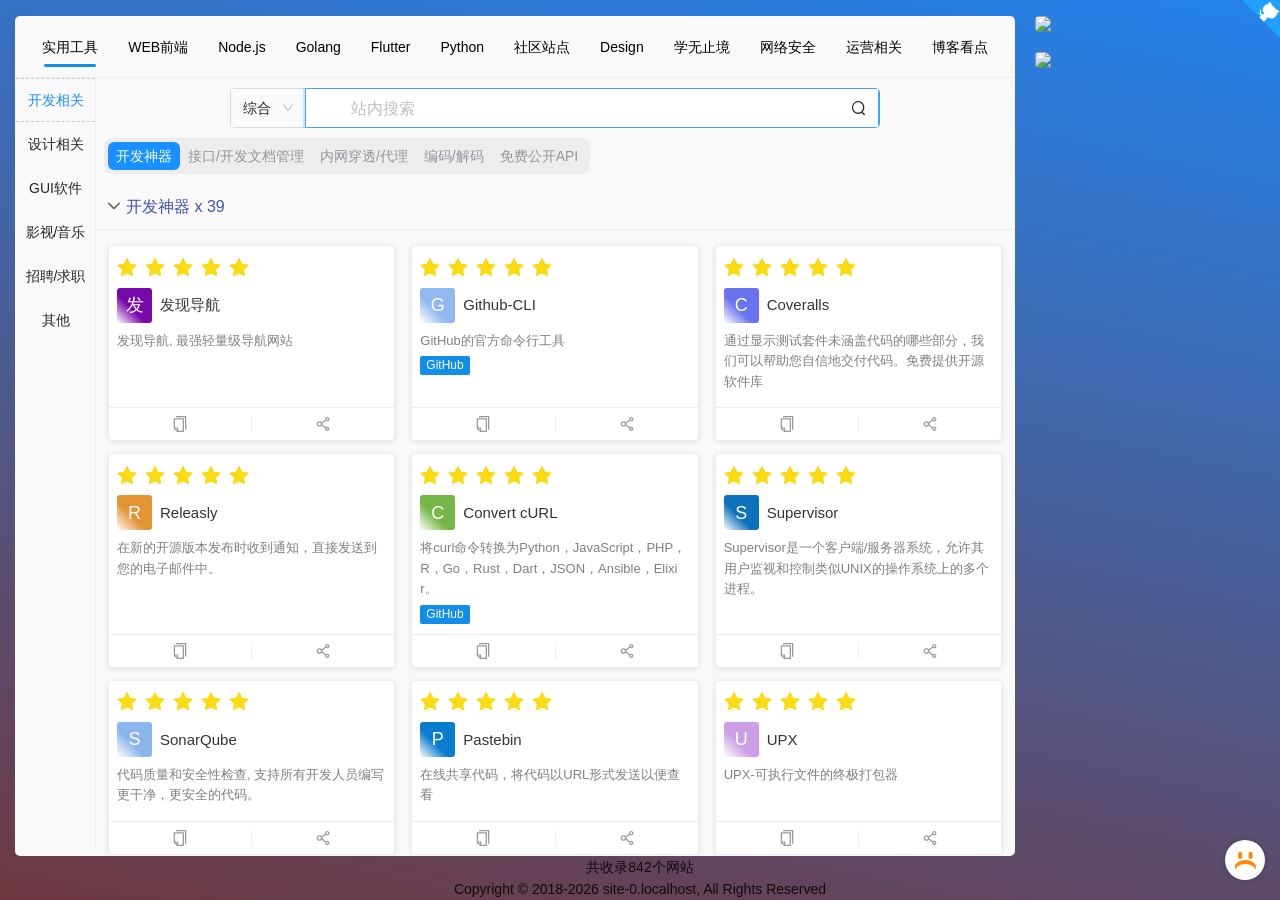
==== index.html @ 8428f2b5 "Deploying to gh-pages from @ Quanda666/nav@bac146433603039871649e9047c6e35a82d49604 🚀" ====
<!doctype html>
<!--
                                                                          
                                 .--,-``-.                              
                                /   /     '.                            
                               / ../        ;                           
      ,---,                    \ ``\  .`-    '                   ,---,  
  ,-+-. /  |               .---.\___\/   \   :               ,-+-. /  | 
 ,--.'|'   |  ,--.--.    /.  ./|     \   :   |      ,---.   ,--.'|'   | 
|   |  ,"' | /       \ .-' . ' |     /  /   /      /     \ |   |  ,"' | 
|   | /  | |.--.  .-. /___/ \: |     \  \   \     /    / ' |   | /  | | 
|   | |  | | \__\/: . .   \  ' . ___ /   :   |   .    ' /  |   | |  | | 
|   | |  |/  ," .--.; |\   \   '/   /\   /   :   '   ; :__ |   | |  |/  
|   | |--'  /  /  ,.  | \   \  / ,,/  ',-    .___'   | '.'||   | |--'   
|   |/     ;  :   .'   \ \   \ \ ''\        ;/  .\   :    :|   |/       
'---'      |  ,     .-./  '---" \   \     .' \  ; \   \  / '---'        
            `--`---'             `--`-,,-'    `--" `----'               
                      
                     2018/4/26   www.nav3.cn

        ,+++++++++++++++++++++++++++++++++++++++++++++++++.
        ( We want you! https://github.com/xjh22222228/nav )
        `-,+++++++++++++++++++++++++++++++++++++++++++++++'
-->
<html data-beasties-container>
  <head>
    <meta charset="utf-8">
    <base href="./">
    <meta name="author" content="https://github.com/xjh22222228">
    <meta http-equiv="X-UA-Compatible" content="IE=edge, chrome=1">
    <meta name="viewport" content="width=device-width, initial-scale=1, shrink-to-fit=no, minimum-scale=1.0, maximum-scale=1.0, user-scalable=no">
    <meta name="renderer" content="webkit">
    <!-- nav.config-start --><!-- https://github.com/xjh22222228/nav -->
  <title>发现导航 - 精选实用导航网站</title>
  <meta property="og:title" content="发现导航 - 精选实用导航网站">
  <meta property="og:description" content="发现导航是一个轻量级免费且强大的导航网站">
  <meta property="og:type" content="website">
  <meta name="description" content="发现导航是一个轻量级免费且强大的导航网站">
  <meta name="keywords" content="免费导航,开源导航" id="xjh_2">
  <meta property="og:image" content="https://gcore.jsdelivr.net/gh/xjh22222228/public@gh-pages/nav/logo.svg">
  <link rel="icon" href="https://gcore.jsdelivr.net/gh/xjh22222228/public@gh-pages/nav/logo.svg">
  <link rel="apple-touch-icon" href="https://gcore.jsdelivr.net/gh/xjh22222228/public@gh-pages/nav/logo.svg">
  <link rel="prefetch" href="//gcore.jsdelivr.net/npm/ng-zorro-antd@19.2.2/ng-zorro-antd.dark.min.css" as="style"><!-- nav.config-end -->
    <!-- nav.headerContent-start --><!-- nav.headerContent-end -->
    <!-- nav.const-start -->
    <!-- nav.const-end -->
    <!-- nav.pwa-start --><script>window.__PWA_ENABLE__=false;</script><!-- nav.pwa-end -->
    <link rel="manifest" href="manifest.webmanifest">
    <meta name="theme-color" content="#fff">
  <style>@layer properties;@layer theme,base,components,utilities;@layer theme{:root{--font-sans:ui-sans-serif, system-ui, sans-serif, "Apple Color Emoji", "Segoe UI Emoji", "Segoe UI Symbol", "Noto Color Emoji";--font-mono:ui-monospace, SFMono-Regular, Menlo, Monaco, Consolas, "Liberation Mono", "Courier New", monospace;--color-red-400:oklch(70.4% .191 22.216);--color-red-500:oklch(63.7% .237 25.331);--color-orange-400:oklch(75% .183 55.934);--color-green-600:oklch(62.7% .194 149.214);--color-gray-500:oklch(55.1% .027 264.364);--color-gray-600:oklch(44.6% .03 256.802);--color-neutral-400:oklch(70.8% 0 0);--color-black:#000;--color-white:#fff;--spacing:.25rem;--text-xs:.75rem;--text-xs--line-height:calc(1 / .75);--text-base:1rem;--text-base--line-height:1.5 ;--font-weight-bold:700;--ease-in-out:cubic-bezier(.4, 0, .2, 1);--default-transition-duration:.15s;--default-transition-timing-function:cubic-bezier(.4, 0, .2, 1);--default-font-family:var(--font-sans);--default-mono-font-family:var(--font-mono)}}@layer base{*,:after,:before{box-sizing:border-box;margin:0;padding:0;border:0 solid}html{line-height:1.5;-webkit-text-size-adjust:100%;tab-size:4;font-family:var(--default-font-family, ui-sans-serif, system-ui, sans-serif, "Apple Color Emoji", "Segoe UI Emoji", "Segoe UI Symbol", "Noto Color Emoji");font-feature-settings:var(--default-font-feature-settings, normal);font-variation-settings:var(--default-font-variation-settings, normal);-webkit-tap-highlight-color:transparent}}@layer utilities{}@-webkit-keyframes nprogress-spinner{0%{-webkit-transform:rotate(0deg)}to{-webkit-transform:rotate(360deg)}}html,body{width:100%;height:100%}*,*:before,*:after{box-sizing:border-box}html{font-family:sans-serif;line-height:1.15;-webkit-text-size-adjust:100%;-ms-text-size-adjust:100%;-ms-overflow-style:scrollbar;-webkit-tap-highlight-color:rgba(0,0,0,0)}@-ms-viewport{width:device-width}body{margin:0;color:#000000d9;font-size:14px;font-family:-apple-system,BlinkMacSystemFont,Segoe UI,Roboto,Helvetica Neue,Arial,Noto Sans,sans-serif,"Apple Color Emoji","Segoe UI Emoji",Segoe UI Symbol,"Noto Color Emoji";font-variant:tabular-nums;line-height:1.5715;background-color:#fff;font-feature-settings:"tnum"}p{margin-top:0;margin-bottom:1em}html{--antd-wave-shadow-color:#1890ff;--scroll-bar:0}:root{--componentHeight:155px}html{-ms-text-size-adjust:100%;-webkit-text-size-adjust:100%}body{min-height:100vh;-webkit-font-smoothing:antialiased;-moz-osx-font-smoothing:grayscale;-webkit-overflow-scrolling:touch;font-size:14px}section{display:block}@property --tw-rotate-x{syntax:"*";inherits:false;}@property --tw-rotate-y{syntax:"*";inherits:false;}@property --tw-rotate-z{syntax:"*";inherits:false;}@property --tw-skew-x{syntax:"*";inherits:false;}@property --tw-skew-y{syntax:"*";inherits:false;}@property --tw-border-style{syntax:"*";inherits:false;initial-value:solid;}@property --tw-font-weight{syntax:"*";inherits:false;}@property --tw-outline-style{syntax:"*";inherits:false;initial-value:solid;}@property --tw-blur{syntax:"*";inherits:false;}@property --tw-brightness{syntax:"*";inherits:false;}@property --tw-contrast{syntax:"*";inherits:false;}@property --tw-grayscale{syntax:"*";inherits:false;}@property --tw-hue-rotate{syntax:"*";inherits:false;}@property --tw-invert{syntax:"*";inherits:false;}@property --tw-opacity{syntax:"*";inherits:false;}@property --tw-saturate{syntax:"*";inherits:false;}@property --tw-sepia{syntax:"*";inherits:false;}@property --tw-drop-shadow{syntax:"*";inherits:false;}@property --tw-drop-shadow-color{syntax:"*";inherits:false;}@property --tw-drop-shadow-alpha{syntax:"<percentage>";inherits:false;initial-value:100%;}@property --tw-drop-shadow-size{syntax:"*";inherits:false;}@property --tw-ease{syntax:"*";inherits:false;}@layer properties{@supports ((-webkit-hyphens: none) and (not (margin-trim: inline))) or ((-moz-orient: inline) and (not (color:rgb(from red r g b)))){*,:before,:after{--tw-rotate-x:initial;--tw-rotate-y:initial;--tw-rotate-z:initial;--tw-skew-x:initial;--tw-skew-y:initial;--tw-border-style:solid;--tw-font-weight:initial;--tw-outline-style:solid;--tw-blur:initial;--tw-brightness:initial;--tw-contrast:initial;--tw-grayscale:initial;--tw-hue-rotate:initial;--tw-invert:initial;--tw-opacity:initial;--tw-saturate:initial;--tw-sepia:initial;--tw-drop-shadow:initial;--tw-drop-shadow-color:initial;--tw-drop-shadow-alpha:100%;--tw-drop-shadow-size:initial;--tw-ease:initial}}}</style><link rel="stylesheet" href="styles-3RFBYO2W.css" media="print" onload="this.media='all'"><noscript><link rel="stylesheet" href="styles-3RFBYO2W.css"></noscript></head>
  <script>
    window.__TITLE__ = document.title
  </script>
  <body id="x-j-h">
    <app-xiejiahe>
      <!-- nav.loading-start --><style>
.error {z-index: 99999;background:#fff;position: fixed;top: 0;left: 0;right: 0;bottom: 0;overflow: hidden;}.error #totalbase {position: absolute;height: 10px;width: 10px;top: 50%;left: 50%;background-color: blue;transform-style: preserve-3d;perspective: 5000px;transform-origin: 0 0;transform: rotateX(60deg) rotateZ(45deg) translate(-50%, -50%);}.error #animbase {transform-style: preserve-3d;position: absolute;height: 700px;width: 10px;top: 50%;left: 50%;animation: anima 8s infinite linear;transform-origin: 0 0%;}.error #base {position: absolute;height: 10px;width: 10px;top: 0;left: 50%;background-color: blue;transform-style: preserve-3d;transform-origin: 0 0;transform: translate(-50%, -50%) rotateZ(90deg);}.error #baseshadow {position: absolute;height: 10px;width: 25px;top: 50%;left: 50%;background-color: #D3D3D3;transform-style: preserve-3d;box-shadow: 0 0 140px 27px gray;transform-origin: 0 0;transform: rotateZ(90deg) translateZ(-150px);}@keyframes anima {0% {transform: rotateZ(0deg) translate(-50%, -50%);}100% {transform: rotateZ(360deg) translate(-50%, -50%);}}.error .helitop {transform-style: preserve-3d;position: absolute;height: 39px;width: 39px;left: 50%;top: 50%;background-color: white;border: 1px solid black;transform: translate(-50%, -50%) rotateX(0deg) translateZ(20px);}.error .helifront {transform-style: preserve-3d;position: absolute;height: 39px;width: 39px;left: 50%;top: 50%;background-color: white;border: 1px solid black;transform: translate(-50%, -50%) rotateX(90deg) translateZ(-20px);}.error .heliback {transform-style: preserve-3d;position: absolute;height: 39px;width: 39px;left: 50%;top: 50%;transform: translate(-50%, -50%) rotateX(90deg) translateZ(20px);}.error .front1 {transform-style: preserve-3d;position: absolute;height: 19px;width: 39px;left: 50%;top: 50%;background-color: #f0f0f0;border: 1px solid black;transform: translate(-50%, -50%) translateZ(18px);cursor: pointer;}.error .front2 {position: absolute;height: 19px;width: 39px;left: 50%;top: 50%;background-color: #f0f0f0;border: 1px solid black;transform: translate(-50%, -50%) rotateX(60deg) translateZ(18px);}.error .front3 {position: absolute;height: 19px;width: 39px;left: 50%;top: 50%;background-color: #f0f0f0;border: 1px solid black;transform: translate(-50%, -50%) rotateX(-60deg) translateZ(18px);}.error .front4 {border-top: 18px solid #f0f0f0;border-left: 11px solid transparent;border-right: 11px solid transparent;height: 0;width: 20px;left: 50%;top: 50%;transform: translate(-50%, -50%) rotateY(90deg) rotateZ(90deg) translateZ(0px) translateX(19px) translateY(50%);}.error .front5 {border-top: 18px solid #f0f0f0;border-left: 11px solid transparent;border-right: 11px solid transparent;height: 0;width: 20px;left: 50%;top: 50%;transform: translate(-50%, -50%) rotateY(90deg) rotateZ(90deg) translateZ(39px) translateX(1px) translateY(50%);}.error .helileft {position: absolute;height: 39px;width: 39px;left: 50%;top: 50%;background-color: white;border: 1px solid black;transform: translate(-50%, -50%) rotateY(90deg) translateZ(-20px);}.error .heliright {position: absolute;height: 39px;width: 39px;left: 50%;top: 50%;background-color: white;border: 1px solid black;transform: translate(-50%, -50%) rotateY(90deg) translateZ(20px);}.error .helibottom {position: absolute;height: 39px;width: 39px;left: 50%;top: 50%;background-color: white;border: 1px solid black;transform: translate(-50%, -50%) translateZ(-20px);}.error .wingbase {transform-style: preserve-3d;position: absolute;height: 10px;width: 10px;bottom: 00%;left: 50%;background: white;transform-origin: 0 0;transform: translate(-50%, -50%);animation: anim 0.5s infinite linear;}@keyframes anim {0% {transform: rotateZ(0deg) translate(-50%, -50%);}100% {transform: rotateZ(360deg) translate(-50%, -50%);}}.error .wing1 {z-index: 10;position: absolute;height: 4px;width: 100px;left: 50%;top: 50%;background-color: #000000;border: 1px solid black;transform: translate(-50%, -50%) translateX(50%) translateZ(25px) rotateX(10deg);}.error .wing2 {z-index: 10;position: absolute;height: 4px;width: 100px;left: 50%;top: 50%;background-color: black;border: 1px solid black;transform: translate(-50%, -50%) translateX(-50%) translateZ(25px) rotateX(-10deg);}.error .col1 {position: absolute;height: 25px;width: 4px;left: 50%;top: 50%;background-color: white;border: 1px solid black;transform: translate(-50%, -50%) rotateX(90deg) translateY(50%) translateZ(3px);}.error .col2 {position: absolute;height: 25px;width: 4px;left: 50%;top: 50%;background-color: white;border: 1px solid black;transform: translate(-50%, -50%) rotateX(90deg) translateY(50%) translateZ(-3px);}.error .col3 {position: absolute;height: 25px;width: 4px;left: 50%;top: 50%;background-color: white;border: 1px solid black;transform: translate(-50%, -50%) rotateX(90deg) rotateY(90deg) translateY(50%) translateZ(-3px);}.error .col4 {position: absolute;height: 25px;width: 4px;left: 50%;top: 50%;background-color: white;border: 1px solid black;transform: translate(-50%, -50%) rotateX(90deg) rotateY(90deg) translateY(50%) translateZ(3px);}.error .tailbase {transform-style: preserve-3d;position: absolute;height: 10px;width: 10px;top: 50%;left: 50%;transform: translate(-50%, -50%);}.error .tail1 {transform-style: preserve-3d;position: absolute;height: 8px;width: 8px;border: 1px solid black;background-color: white;top: 0;left: 50%;transform: translate(-50%, 100%) translateZ(-100px);}.error .tail21 {transform-style: preserve-3d;position: absolute;height: 100px;width: 8px;top: 50%;left: 50%;background: white;border: 1px solid black;transform: translate(-50%, -50%) rotateX(90deg) translateY(50%) translateZ(5px);}.error .tail22 {transform-style: preserve-3d;position: absolute;height: 100px;width: 8px;top: 50%;left: 50%;background: white;border: 1px solid black;transform: translate(-50%, -50%) rotateX(90deg) translateY(50%) translateZ(-5px);}.error .tail23 {transform-style: preserve-3d;position: absolute;height: 100px;width: 8px;top: 50%;left: 50%;background: white;border: 1px solid black;transform: translate(-50%, -50%) rotateZ(90deg) rotateX(90deg) translateY(50%) translateZ(5px);}.error .tail24 {transform-style: preserve-3d;position: absolute;height: 100px;width: 8px;top: 50%;left: 50%;background: white;border: 1px solid black;transform: translate(-50%, -50%) rotateZ(90deg) rotateX(90deg) translateY(50%) translateZ(-5px);}.error .tail25 {transform-style: preserve-3d;position: absolute;height: 14px;width: 14px;top: 50%;left: 50%;border-left: 10px solid transparent;border-right: 10px solid transparent;border-top: 10px solid black;border-bottom: 10px solid transparent;transform: translate(-50%, -11px) rotateY(90deg) rotateZ(45deg) translateZ(-5px);}.error .tail26 {transform-style: preserve-3d;position: absolute;height: 14px;width: 14px;top: 50%;left: 50%;border-left: 10px solid transparent;border-right: 10px solid transparent;border-top: 10px solid black;border-bottom: 10px solid transparent;transform: translate(-50%, -11px) rotateY(90deg) rotateZ(45deg) translateZ(5px);}.error .tailwingbase {transform-style: preserve-3d;position: absolute;height: 10px;width: 10px;left: 50%;top: 0%;animation: animb 0.3s infinite linear;transform: translate(-50%, 0) rotateX(180deg);}@keyframes animb {0% {transform: translate(-50%, 0) rotateX(180deg) rotateZ(0deg);}100% {transform: translate(-50%, 0) rotateX(180deg) rotateZ(-360deg);}}.error .tail221 {transform-style: preserve-3d;position: absolute;height: 3px;width: 3px;top: 50%;left: 50%;background: white;border: 1px solid black;transform: translate(-50%, -50%) rotateX(90deg) translateY(50%) translateZ(2px);}.error .tail222 {transform-style: preserve-3d;position: absolute;height: 3px;width: 3px;top: 50%;left: 50%;background: white;border: 1px solid black;transform: translate(-50%, -50%) rotateX(90deg) translateY(50%) translateZ(-2px);}.error .tail223 {transform-style: preserve-3d;position: absolute;height: 3px;width: 3px;top: 50%;left: 50%;background: white;border: 1px solid black;transform: translate(-50%, -50%) rotateZ(90deg) rotateX(90deg) translateY(50%) translateZ(2px);}.error .tail224 {transform-style: preserve-3d;position: absolute;height: 3px;width: 3px;top: 50%;left: 50%;background: white;border: 1px solid black;transform: translate(-50%, -50%) rotateZ(90deg) rotateX(90deg) translateY(50%) translateZ(-2px);}.error .tailwing1 {position: absolute;height: 2px;width: 15px;left: 50%;top: 50%;background-color: #000000;border: 1px solid black;transform: translate(-50%, -50%) translateX(50%) translateZ(5px) rotateX(30deg);}.error .tailwing2 {position: absolute;height: 2px;width: 15px;left: 50%;top: 50%;background-color: black;border: 1px solid black;transform: translate(-50%, -50%) translateX(-50%) translateZ(5px) rotateX(-30deg);}.error #towerbase {position: absolute;height: 40px;width: 40px;top: 50%;left: 50%;background-color: blue;box-shadow: 0 0 60px 5px black;transform-style: preserve-3d;transform-origin: 0 0;transform: translate(-50%, -50%) translateZ(-150px);}.error .tower1left {position: absolute;height: 40px;width: 200px;left: 50%;top: 50%;background-color: white;border: 1px solid black;transform: translate(-50%, -50%) rotateY(90deg) translateX(-50%) translateZ(20px);}.error .tower1right {position: absolute;height: 200px;width: 40px;left: 50%;top: 50%;background-color: white;border: 1px solid black;transform: translate(-50%, -50%) rotateX(90deg) translateY(50%) translateZ(-20px);}.error .tower1top {transform-style: preserve-3d;position: absolute;height: 80px;width: 80px;left: 50%;top: 50%;background-color: white;border: 1px solid black;transform: translate(-50%, -50%) translateZ(240px);}.error .tower2top {transform-style: preserve-3d;position: absolute;height: 80px;width: 80px;left: 50%;top: 50%;background-color: white;border: 1px solid black;transform: translate(-50%, -50%) translateZ(200px);}.error .tower2left {position: absolute;height: 78px;width: 22px;left: 50%;top: 50%;border-top: 1px solid white;border-bottom: 1px solid white;border-left: 10px solid white;border-right: 10px solid white;outline: 1px solid black;transform: translate(-10px, -50%) rotateY(90deg) translateX(-220px) translateZ(30px);}.error .tower1window {position: absolute;height: 22px;width: 75px;left: 50%;top: 50%;background-color: #d3d3d3;opacity: 0.8;transform: translate(-50%, -50%);}.error .tower2window {position: absolute;height: 75px;width: 22px;left: 50%;top: 50%;background-color: #d3d3d3;opacity: 0.8;transform: translate(-50%, -50%);}.error .tower2right {position: absolute;height: 22px;width: 78px;left: 50%;top: 50%;border-top: 10px solid white;border-bottom: 10px solid white;border-left: 1px solid white;border-right: 1px solid white;outline: 1px solid black;transform: translate(-50%, -11px) rotateX(90deg) translateY(220px) translateZ(-30px);}</style>
<section class="error"><div id="totalbase"><div id="animbase" v-pre><div id="base"><div id="baseshadow"></div><div class="helitop"><div class="wingbase"><div class="col1"></div><div class="col2"></div><div class="col3"></div><div class="col4"></div><div class="wing1"></div><div class="wing2"></div></div></div><div class="helifront"><div class="tailbase"><div class="tail1"><div class="tail21"></div><div class="tail22"></div><div class="tail23"></div><div class="tail24"><div class="tailwingbase"><div class="tail221"></div><div class="tail222"></div><div class="tail223"></div><div class="tail224"></div><div class="tailwing1"></div><div class="tailwing2"></div></div></div></div><div class="tail25"></div><div class="tail26"></div></div></div><div class="heliback"><div class="front1"></div><div class="front2"></div><div class="front3"></div><div class="front4"></div><div class="front5"></div></div><div class="helileft"></div><div class="heliright"></div><div class="helibottom"></div></div></div><div id="towerbase"><div class="tower1left"></div><div class="tower1right"></div><div class="tower2right"><div class="tower1window"></div></div><div class="tower1top"><div class="front1" @click="goHome"><div class="col1"></div><div class="col2"></div><div class="col3"></div><div class="col4"></div></div><div class="front2"></div><div class="front3"></div></div><div class="tower2top"></div><div class="tower2left"><div class="tower2window"></div></div></div></div></section><!-- nav.loading-end -->
    </app-xiejiahe>
    <!-- nav.seo-start -->
<div data-url="https://github.com/xjh22222228/nav" data-server-time="1749487934565" data-a="x.i.e-jiahe" data-date="2025-06-10 00:52:14" id="META-NAV" style="z-index:-1;position:fixed;top:-10000vh;left:-10000vh;">
<div>发现导航</div><p>发现导航, 最强轻量级导航网站</p><div>Github-CLI</div><p>GitHub的官方命令行工具</p><div>Coveralls</div><p>通过显示测试套件未涵盖代码的哪些部分，我们可以帮助您自信地交付代码。免费提供开源软件库</p><div>Releasly</div><p>在新的开源版本发布时收到通知，直接发送到您的电子邮件中。</p><div>Convert cURL</div><p>将curl命令转换为Python，JavaScript，PHP，R，Go，Rust，Dart，JSON，Ansible，Elixir。</p><div>Supervisor</div><p>Supervisor是一个客户端/服务器系统，允许其用户监视和控制类似UNIX的操作系统上的多个进程。</p><div>SonarQube</div><p>代码质量和安全性检查, 支持所有开发人员编写更干净，更安全的代码。</p><div>Pastebin</div><p>在线共享代码，将代码以URL形式发送以便查看</p><div>UPX</div><p>UPX-可执行文件的终极打包器</p><div>askgit</div><p>使用SQL查询git存储库。生成报告，执行状态检查，分析代码库。</p><div>Sentry</div><p>Web应用程序，移动应用程序和游戏的实时崩溃报告。</p><div>randomuser</div><p>随机用户生成器是用于生成占位符用户信息的免费API。 获取个人资料照片，姓名等。 对于人们来说，就像Lorem Ipsum。</p><div>github-readme-stats</div><p>在你的 README 中 获取动态生成的 GitHub 统计信息</p><div>Hits</div><p>了解有多少人正在查看您的GitHub项目的简单方法</p><div>GitHub 文件加速</div><p>GitHub 文件加速</p><div>Shields IO</div><p>svg生成版本号图标</p><div>FunDebug</div><p>支持前端JavaScript，后端Node.js以及微信小程序错误监控</p><div>Asciiworld</div><p>WA！原来那些年程序猿搞怪的注释都在这里</p><div>jsfiddle</div><p>强大的前端代码在线演示的网站</p><div>CODEIF</div><p>变量命名神器</p><div>ASCIIFlow Infinity</div><p>无限的ASCII图表，保存到谷歌驱动器，调整大小，自由绘制，并直接输出到文本/HTML。</p><div>gitzip</div><p>它可以将GITHUB存储库的子文件夹/子目录作为zip并下载</p><div>Server酱</div><p>「Server酱」，英文名「ServerChan」，是一款「程序员」和「服务器」之间的通信软件。</p><div>mkcert</div><p>一个简单的零配置工具，可以使用您喜欢的任何名称制作本地可信赖的SSL开发证书</p><div>carbon</div><p>创建和分享源代码的精美图像</p><div>setup-ipsec-vpn</div><p>用于构建您自己的IPsec VPN服务器的脚本，在Ubuntu，Debian和CentOS上使用IPsec / L2TP和Cisco IPsec</p><div>nginxconfig</div><p>nginx配置生成器</p><div>GraphQL Explorer</div><p>GraphQL资源管理器利用真实的、实时的生产数据</p><div>patorjk</div><p>将文本转换成ASCII</p><div>lens</div><p>Lens控制Kubernetes集群所需的唯一IDE。它是适用于MacOS，Windows和Linux操作系统的独立应用程序。它是开源的，免费的。</p><div>public-apis</div><p>一些可用在 Web 或软件开发的开放 API 接口</p><div>astexplorer</div><p>一个Web工具，用于探索由各种解析器生成的AST</p><div>uTools</div><p>uTools是一个极简、插件化、跨平台的现代桌面软件。通过自由选配丰富的插件，打造你得心应手的工具集合</p><div>ihateregex</div><p>正则表达式备忘录</p><div>Oh My ZSH</div><p>是一个开放源代码，社区驱动的框架，用于管理zsh配置。</p><div>Tampermonkey</div><p>一款免费的浏览器扩展和最为流行的用户脚本管理器</p><div>Greasy Fork</div><p>提供用户脚本的网站</p><div>免费代理</div><p>免费HTTP代理IP</p><div>Google Workspace</div><p>Google Workspace状态信息中心</p><div>eoLinker接口管理平台</div><p>国内最大的在线接口管理服务方案供应商</p><div>YApi</div><p>YApi 是一个可本地部署的、打通前后端及QA的、可视化的接口管理平台</p><div>RAP2</div><p>Web接口管理工具，开源免费，接口自动化，MOCK数据自动生成，自动化测试，企业级管理。阿里妈妈MUX团队出品</p><div>showdoc</div><p>一个非常适合IT团队的在线API文档、技术文档工具</p><div>docsify</div><p>一个神奇的文档站点生成器</p><div>apiDoc</div><p>RESTful Web API文档生成器</p><div>docusaurus</div><p>易于维护的开源文档网站</p><div>禅道</div><p>禅道是灵活的项目管理软件</p><div>Tapd</div><p>一站式敏捷研发协作云平台, 凝聚腾讯研发方法及敏捷实践精髓, 助力企业研发更高效、协作更敏捷</p><div>Hoppscotch</div><p>一个免费，快速，美观的API请求构建器，供10万多个开发人员使用。(原名叫 Postwoman)</p><div>Sunny-Ngrok</div><p>一条命令解决的外网访问内网问题，无需任何配置，下载客户端之后直接一条命令让外网访问您的内网不再是距离</p><div>frp</div><p>一个快速反向代理，可帮助您将NAT或防火墙后面的本地服务器暴露给Internet。</p><div>zan-proxy</div><p>本地代码调试线上页面，环境再也不是问题</p><div>ngrok</div><p>ngrok是一个反向代理，通过在公共的端点和本地运行的 Web 服务器之间建立一个安全的通道。ngrok可捕获和分析所有通道上的流量，便于后期分析和重放</p><div>查MD5</div><p>MD5在线解密|md5在线破解|批量破解md5网站</p><div>JSON Web Tokens</div><p>jwt 在线解码</p><div>base64</div><p>base64在线解码编码</p><div>ipify</div><p>一个简单的公共IP地址API</p><div>归属地查询</div><p>淘宝免费归属地查询</p><div>draw</div><p>免费的在线图表软件，用于制作流程图、流程图、组织图、UML、ER和网络图</p><div>ProcessOn</div><p>免费在线作图工具,UML作图,UI界面原型设计,iOS原型设计,BPMN,流程图,思维导图,多人协作绘图</p><div>蓝湖</div><p>蓝湖是一款设计图共享平台,帮助互联网团队管理设计图</p><div>Zeplin</div><p>为设计师和前端而生的协作应用</p><div>幕布</div><p>极简大纲笔记 | 一键生成思维导图</p><div>声享</div><p>在线制作 PPT，让分享更有价值</p><div>墨刀</div><p>原型设计工具，web原型设计工具，app原型设计工具</p><div>小智LOGO</div><p>LOGO在线制作神器 - 3分钟完成LOGO设计在线生成</p><div>创客贴</div><p>一款简单易用、功能强大的线上图形设计工具</p><div>在线制作图表</div><p>信息图表是一种易于使用的信息图表和图表制造商。创建和分享美丽的信息图表，在线报告和互动地图。在这里做你自己</p><div>CLIPPING MAGIC</div><p>删除图像背景在线。使背景透明，白色等编辑，裁剪，旋转，固定颜色，添加阴影，一款在线抠图工具</p><div>稿定抠图</div><p>稿定设计是一款专为淘宝店主、新媒体运营人员和修图爱好者打造的免费在线抠图工具。</p><div>UZER.ME</div><p>超级应用空间致力于全生命周期的文档管理,无需安装,即可在线编辑Office, CAD,PS等任意格式文档,支持远程协作,全文检索,版本管理,权限管理,安全外发等.提高工作效率,降低安全风险</p><div>launchaco</div><p>免费在线制作LOGO</p><div>鹿班</div><p>鹿班 - 让设计更美好(阿里出品)</p><div>图片裁剪</div><p>在线裁剪照片大小尺寸</p><div>Bitwarden</div><p>个人和企业在任何设备上存储，共享和保护敏感数据的最简单，最安全的方法</p><div>Typeora</div><p>Typora是一款跨平台的最小Markdown编辑器，可为Markdown读者和作家提供无缝的体验</p><div>iterm2</div><p>iTerm2是Terminal的替代品，是iTerm的后续产品</p><div>Sourcetree</div><p>美丽的Git GUI中的简单性和强大功能</p><div>charles</div><p>Charles是HTTP代理/ HTTP监视器/反向代理，使开发人员可以查看其计算机与Internet之间的所有HTTP和SSL / HTTPS通信。这包括请求，响应和HTTP标头（其中包含cookie和缓存信息）。</p><div>Tunnelblick</div><p>适用于macOS的免费开源OpenVPN VPN客户端服务器软件。</p><div>Keka</div><p>macOS文件存档器, 储存更多，私密分享</p><div>Kap</div><p>使用Web技术构建的开源屏幕录像机。</p><div>Vscode</div><p>VScode是一款轻量级的编辑器，自由。 建立在开源上。 无处不在。</p><div>zenmap</div><p>开源免费的网络发现工具，通过它能够找出网络上在线的主机，并测试主机上哪些端口处于监听状态，接着通过端口确定主机上运行的应用程序类型与版本信息，最后利用它还能侦测出操作系统的类型和版本</p><div>obsproject</div><p>免费和开源软件，用于视频录制和实时流。</p><div>hyper</div><p>基于WEB技术的终端</p><div>Listary</div><p>Listary是Windows的革命性搜索实用程序，它使休闲用户和高级用户都能快速找到文件并启动应用程序！</p><div>vmware</div><p>利用VMware提供的软件定义的云，移动性，网络和安全解决方案来建立您的数字基础。</p><div>parallels</div><p>Mac和Windows虚拟化|管理Mac|VDI和RDS解决方案</p><div>mumu Android模拟器</div><p>网易MuMu[手游模拟器][安卓模拟器]</p><div>DBeaver</div><p>适用于开发人员，数据库管理员，分析师和所有需要使用数据库的人员的免费的多平台数据库工具。支持所有流行的数据库：MySQL，PostgreSQL，SQLite，Oracle，DB2，SQL Server，Sybase，MS Access，Teradata，Firebird，Apache Hive，Phoenix，Presto等</p><div>RedisDesktopManager</div><p>Redis Desktop Manager（又名RDM）—是用于Windows，Linux，MacOS和iPadOS的快速Redis数据库管理应用程序。</p><div>Sequel Pro</div><p>Sequel Pro是一个快速，易于使用的Mac数据库管理应用程序，用于处理MySQL数据库。</p><div>Robo 3T</div><p>一个现代，强大且由社区驱动的MongoDB管理工具</p><div>DataGrip</div><p>jetbrains出品的数据库管理系统</p><div>tableplus</div><p>用于关系数据库的现代，本地且友好的GUI工具：MySQL，PostgreSQL，SQLite等</p><div>TeamViewer</div><p>TeamViewer远程连接控制软件是一款随时随地连接到远程桌面电脑、移动设备及Iot,让远程连接过程更加的快速和安全,轻松实现对文件、网络及程序的实时支持或访问。</p><div>向日葵</div><p>向日葵远程控制软件是一款免费的集远程控制电脑手机、远程桌面连接、远程开机、远程管理、支持内网穿透的一体化远程控制管理工具软件</p><div>v2ray</div><p>用于构建代理绕过网络限制的平台。</p><div>clash</div><p>Go中基于规则的隧道</p><div>哔哩哔哩</div><p>国内知名的视频弹幕网站，这里有最及时的动漫新番，最棒的ACG氛围，最有创意的Up主</p><div>爱奇艺</div><p>拥有海量、优质、高清的网络视频的大型视频网站，专业的网络视频播放平台</p><div>Youtube</div><p>全球最大的视频网站</p><div>斗鱼</div><p>斗鱼 - 每个人的直播平台</p><div>疯狂影视搜索</div><p>疯狂影视搜索是一款全能影视搜索引擎，帮你找到最新影视资源，一站拥有无尽影视资源</p><div>全民vip视频在线解析</div><p>免费全网VIP视频会员免广告看电影！优酷vip解析，爱奇艺vip解析，腾讯vip解析，乐视vip解析，芒果vip解析</p><div>蜜蜂剪辑</div><p>免费在线视频剪辑、视频制作、视频剪切、视频转gif等实用功能</p><div>kk高清影院</div><p>kk高清影院,1080p电影下载,高清电影迅雷下载,免费高清电影网</p><div>自由的音乐</div><p>自由的音乐是一个免费试听并下载全网音乐的网站</p><div>智联招聘</div><p>智联招聘，更懂你的价值</p><div>前程无忧</div><p>招聘网,人才网,求职,找工作</p><div>BOSS直聘</div><p>BOSS直聘是权威领先的招聘网，开启人才网招聘求职新时代，让求职者与Boss直接开聊、加快面试、即时反馈，找工作就来BOSS直聘和Boss开聊吧</p><div>ResumeSample</div><p>程序员简历模板系列, WEB/IOS/Android/C++/node等以及通用程序员简历模板</p><div>程序员找工作黑名单</div><p>有些事情，应该被记住</p><div>看准网</div><p>看准网★中国领先的职场信息平台,专注于公司评论,晒工资,工资待遇,面试,公司福利等.您可以在看准网上匿名分享您的职业信息</p><div>TinyPNG</div><p>智能PNG和JPEG压缩，以质量和文件大小的完美平衡来优化您的图像</p><div>Squoosh</div><p>在浏览器中用不同的编解码器压缩和比较图像(Google出品)</p><div>草料二维码</div><p>用专业的二维码产品帮助企业创造价值</p><div>Feed 验证器</div><p>验证RSS是否符合标准规范</p><div>淘捏捏</div><p>淘宝信誉查询 - 淘捏捏卖家工具箱 淘宝信誉查询_淘宝信用查询_淘宝小号查询_淘宝黑号查询</p><div>天眼查</div><p>人人都在用商业安全工具_企业信息查询_公司查询_工商查询_企业信用信息查询系统</p><div>语雀</div><p>优雅高效的在线文档编辑与协同工具，让每个企业轻松拥有文档中心 - 阿里巴巴</p><div>求是潮云U盘</div><p>临时文件上传, 快速和稳定</p><div>云转换</div><p>在线免费转换视频,音频,YouTube视频到文字,视频到文字,音频到文字,语音转换成文字</p><div>Picdiet</div><p>独特且强悍的JavaScript算法，能极速压缩80%的图片大小，而不损害其质量</p><div>easyicon</div><p>在线图标转换ico、icns</p><div>Smallpdf</div><p>压缩pdf、各种文件格式转换pdf</p><div>Cool Backgrounds</div><p>生成非常酷的彩色背景图像</p><div>Unsplash Source</div><p>随机生成图片链接</p><div>石墨文档</div><p>一款轻便、简洁的在线协作文档工具，PC端和移动端全覆盖，支持多人同时对文档编辑和评论...</p><div>Emoji searcher</div><p>Emoji表情大全</p><div>imgURL</div><p>ImgURL是一个简单、纯粹的图床程序，让个人图床多一个选择</p><div>拷贝兔</div><p>跨平台分享工具，纯Web，IOS，MAC，Linux，Android互传</p><div>表格工具</div><p>一个功能强大的在线表格编辑器，支持Excel、Markdown、JSON、CSV、HTML等格式的相互转换</p><div>360查字体</div><p>360查字体 - 查版权，免纠纷</p><div>sejda</div><p>在线HTML转换pdf</p><div>AI人工智能图片放大</div><p>Bigjpg - 使用开源waifu2x人工智能深度卷积神经网络（CNN）智能无损免费放大图片</p><div>VVV文档在线导出工具</div><p>免费下载百度文库文档</p><div>在线文件编码识别</div><p>在线文件编码识别</p><div>iptv</div><p>收集来自世界各地的5000多个公共IPTV频道</p><div>临时邮箱</div><p>10分钟邮箱，临时邮箱，临时邮，临时电子邮箱，24小时邮箱，一次性邮箱，匿名邮箱，安全邮箱</p><div>jQuery</div><p>jQuery是一个JavaScript函数库</p><div>webpack</div><p>webpack是一个模块打包器</p><div>Babel</div><p>用于编写下一代 JavaScript 的编译器</p><div>ESLint</div><p>可组装的JavaScript和JSX检查工具</p><div>stylelint</div><p>一个强大的现代样式风格的linter</p><div>Mocha</div><p>Mocha是JavaScript的一种单元测试框架，既可以在浏览器环境下运行，也可以在Node.js环境下运行</p><div>MUI</div><p>MUI: 最接近原生APP体验的高性能前端框架</p><div>rollup</div><p>Rollup 是一个 JavaScript 模块打包器，可以将小块代码编译成大块复杂的代码，例如 library 或应用程序</p><div>standard</div><p>JavaScript样式指南，带有linter和自动代码修复程序</p><div>Faker</div><p>在Node.js和浏览器中生成大量逼真的假数据</p><div>sweetalert</div><p>JavaScript Alert 的漂亮替代品</p><div>Sortable</div><p>一个JavaScript库，用于在现代浏览器和触摸设备上对拖放列表进行重新排序</p><div>formilyjs</div><p>Formily 是一个由阿里巴巴集团多 BU 共建的面向中后台复杂场景的表单解决方案，它也是一个表单框架</p><div>rough-notation</div><p>一个小的JavaScript库，用于在网页上创建手绘动画并为其添加动画效果</p><div>AntV</div><p>AntV 是蚂蚁金服全新一代数据可视化解决方案</p><div>Lodash</div><p>Lodash是一个一致性、模块化、高性能的 JavaScript 实用工具库</p><div>Swiper</div><p>轻量级的移动设备触控滑块的js框架，使用硬件加速过渡</p><div>fastclick</div><p>Polyfill 解决移动端具有300ms延迟的库</p><div>Layer</div><p>丰富多样的Web弹出层组件,可轻松实现Alert/Confirm/Prompt/普通提示/页面区块/iframe/tips等等几乎所有的弹出交互</p><div>moment.js</div><p>一个轻量级的JavaScript日期库，用于解析，验证，操作和格式化日期</p><div>js-cookie</div><p>一个简单，轻量级的JavaScript API，用于处理浏览器cookie</p><div>qs</div><p>具有嵌套支持的查询字符串解析器</p><div>Mock.js</div><p>生成随机数据，拦截 Ajax 请求</p><div>GITALK</div><p>凹凸实验室出品的一款基于 Github Issue 和 Preact 开发的评论插件</p><div>prism</div><p>轻巧，强大，优雅的代码语法高亮</p><div>nprogress</div><p>顶部加载进度条</p><div>iNotify</div><p>JS实现浏览器标题闪烁，滚动，语音提示，Chrome/Safari/FireFox/IE通知</p><div>html2canvas</div><p>最流行的JavaScript屏幕截图</p><div>dayjs</div><p>使用与Moment.js兼容的API来解析，验证，操作和显示现代浏览器的日期和时间</p><div>JsBarcode</div><p>易于使用但功能强大的条形码生成器，适用于Web和Node.js</p><div>clipboard.js</div><p>现代复制到剪贴板。没有Flash。只需3kb gzipped。</p><div>lib-flexible</div><p>可伸缩布局方案, 淘宝rem解决方案</p><div>js-xss</div><p>根据白名单过滤HTML(防止XSS攻击)</p><div>mescroll</div><p>精致的下拉刷新和上拉加载 js框架.支持vue,完美运行于移动端和主流PC浏览器</p><div>better-scroll</div><p>灵感来自iscroll，它具有更好的滚动性能</p><div>pinyinjs</div><p>一个实现汉字与拼音互转的小巧web工具库</p><div>ms</div><p>使用此包可以轻松地将各种时间格式转换为毫秒。</p><div>ramda</div><p>适用于JavaScript程序员的实用函数库</p><div>decimal.js</div><p>JavaScript的任意精度Decimal类型 (0.1+0.2=0.3)</p><div>copy-to-clipboard</div><p>简单的模块公开copy功能，它将尝试使用execCommand与特定于IE的clipboardData接口的回退，最后，通常prompt使用适当的文本内容和消息</p><div>path-to-regexp</div><p>将字符串路径转换成正则表达式</p><div>autosize</div><p>autosize是一个小的独立脚本，可以自动调整textarea域的高度以适合文本</p><div>shake.js</div><p>监听手机设备摇动</p><div>progressbar</div><p>可以轻松地为Web创建响应式和时尚的进度栏。动画即使在移动设备上也表现良好</p><div>easy-mock</div><p>Easy Mock 是一个可视化，并且能快速生成模拟数据的持久化服务</p><div>Clamp.js</div><p>JS版本的多行文本溢出省略</p><div>json-bigint</div><p>带有bigints支持的JSON.parse / stringify</p><div>exif-js</div><p>用于读取EXIF图像元数据的JavaScript库</p><div>lunr.js</div><p>Lunr.js是一个用于浏览器的小型全文本搜索库。它为JSON文档建立索引，并提供一个简单的搜索界面来检索与文本查询最匹配的文档</p><div>hotkeys</div><p>强大的Javascript库，用于捕获键盘输入和输入的按键组合。它没有依赖性。</p><div>dom-to-image</div><p>使用HTML5 canvas从DOM节点生成图像</p><div>single-spa</div><p>使微前端变得简单</p><div>qiankun</div><p>为微型前端提供快速，简单和完整的解决方案</p><div>nanoid</div><p>一个很小的，安全的，URL友好的，唯一的JavaScript字符串ID生成器。</p><div>Numeral-js</div><p>一个用于格式化和处理数字的javascript库</p><div>ua-parser-js</div><p>用于从userAgent字符串检测浏览器，引擎，操作系统，CPU和设备类型/模型。支持浏览器和node.js环境</p><div>hammer.js</div><p>一个用于多点触摸手势的javascript库</p><div>i18next</div><p>i18next是一个非常流行的国际化框架，适用于浏览器或任何其他JavaScript环境（例如，node.js）。</p><div>js-lingui</div><p>JavaScript的可读，自动化和优化（5 kb）国际化</p><div>wow.js</div><p>基于Animate.css,向下滚动页面时显示CSS动画,轻松自定义动画设置：样式，延迟，长度，偏移，迭代...</p><div>Waves</div><p>受Google材质设计启发的点击效果, 波纹效果</p><div>velocity</div><p>加速JavaScript动画</p><div>anime</div><p>轻量级的JavaScript动画库。它适用于任何CSS属性，单个CSS转换，SVG或任何DOM属性以及JavaScript对象</p><div>Hover-Buttons</div><p>hover动画CSS / SCSS按钮</p><div>JavaScript-MD5</div><p>JavaScript MD5实现。兼容服务器端环境，如node.js，RequireJS等模块加载器和所有Web浏览器</p><div>js-sha1</div><p>JavaScript的简单SHA1哈希函数支持UTF-8编码。</p><div>js-base64</div><p>JavaScript的Base64实现</p><div>jsSHA</div><p>SHA-1，SHA-224，SHA3-224，SHA-256，SHA3-256，SHA-384，SHA3-384，SHA-512，SHA3-512，SHAKE128 ，和SHAKE256以及HMAC</p><div>crypto-js</div><p>加密标准的JavaScript库</p><div>pdf.js</div><p>PDF.js是一个使用HTML5构建的可移植文档格式（PDF）查看器</p><div>webuploader</div><p>百度出品，采用大文件分片并发上传，极大的提高了文件上传效率。</p><div>pdfmake</div><p>纯JavaScript中的客户端/服务器端PDF打印, HTML转换Pdf</p><div>ViewerJS</div><p>JavaScript中的文档阅读器, pdf/ppt/opt/odt等文件渲染成HTML</p><div>filepond</div><p>灵活而有趣的JavaScript文件上传库</p><div>FileSaver.js</div><p>客户端保存文件的解决方案，非常适合在客户端上生成文件的Web应用程序</p><div>jsPDF</div><p>一个使用JavaScript生成PDF的库</p><div>PhotoSwipe</div><p>适用于移动和桌面的JavaScript图像库, 图片预览</p><div>viewerjs</div><p>javascript图片预览</p><div>howler.js</div><p>现代 Web 音频 javascript 库</p><div>DPlayer</div><p>哇，这么可爱的HTML5 danmaku视频播放器</p><div>APlayer</div><p>哇，这么可爱的HTML5音乐播放器</p><div>three.js</div><p>JavaScript 3D引擎</p><div>flowy</div><p>创建流程图的最小JavaScript库</p><div>incubator-echarts</div><p>浏览器的功能强大的交互式图表和可视化库</p><div>d3</div><p>借助SVG，Canvas和HTML使数据栩栩如生。</p><div>uikit</div><p>一款轻量级、模块化的前端框架可快速构建强大的web前端界面</p><div>JsBridge</div><p>android java和javascript桥接，灵感来自微信webview jsbridge</p><div>DSBridge-Android</div><p>一个现代的跨平台JavaScript桥接，通过它您可以在JavaScript和本机之间同步或异步地调用彼此的功能</p><div>joi</div><p>对象模式验证</p><div>validator.js</div><p>字符串验证插件、表单验证</p><div>async-validator</div><p>异步验证器</p><div>yup</div><p>无效的简单对象架构验证</p><div>localForage</div><p>离线存储，使用简单但功能强大的API包装IndexedDB，WebSQL或localStorage。</p><div>introjs</div><p>为您的网站和项目提供新功能介绍和逐步用户指南的更好方法</p><div>shepherd</div><p>引导您的用户浏览您的应用程序</p><div>bootstrap-tour</div><p>使用Twitter Bootstrap Popovers快速方便地进行产品浏览</p><div>React</div><p>用于构建用户界面的 JavaScript 库</p><div>React Router</div><p>React 路由管理</p><div>Redux</div><p>React 状态管理</p><div>create-react-app</div><p>React官方脚手架</p><div>React Redux</div><p>Redux的官方React绑定(通常配合redux使用)</p><div>redux-actions</div><p>Redux的Flux标准action实用程序(用于生成action)</p><div>redux-thunk</div><p>Redux的Thunk中间件, 用于处理异步逻辑</p><div>redux-saga</div><p>一个旨在使应用程序副作用（即异步事物，如数据获取和不纯的东西，如访问浏览器缓存）更容易管理，执行更高效，易于测试，以及更好地处理故障的库</p><div>React Native</div><p>使用React构建原生APP程序的框架</p><div>React Navigation</div><p>为您的本地应用程序提供路由和导航</p><div>expo</div><p>用于制作跨平台移动应用程序的Expo平台</p><div>ant-design-mobile-rn</div><p>一个基于 React Native 的 UI 组件库</p><div>Ant Design</div><p>Ant Design - A UI Design Language</p><div>MATERIAL-UI</div><p>React 组件用于更快速、更简便的 web 开发。你也可以建立你自己的设计系统，或者从 Material Design 开始</p><div>element</div><p>elementUI组件库</p><div>react-bootstrap</div><p>基于Bootstrap 3构建的组件库</p><div>evergreen</div><p>Evergreen是一个React UI框架，用于在Web上构建雄心勃勃的产品。由Segment带给您。</p><div>@alifd/next</div><p>@alifd/next 是 Alibaba Fusion Design 的官方 React 实现, 赋能企业中后台产品开发</p><div>zent</div><p>Zent 是有赞 PC 端 WebUI 规范的 React 实现，提供了一整套基础的 UI 组件以及一些常用的业务组件</p><div>React95</div><p>装修一新的现代的应用程序做出React Windows95的UI组件。</p><div>rsuite</div><p>React Suite 是一套 React 组件库，为后台产品而生。同时也是一个具有贴心设计以及对开发者友好的 UI 框架</p><div>chakra-ui</div><p>适用于您的React应用程序的简单，模块化和可访问的UI组件</p><div>Ant Design Mobile</div><p>一个基于 Preact / React / React Native 的 UI 组件库</p><div>React Helmet</div><p>这个可重用的反应组件将管理对文档头的所有更改</p><div>react-image-crop</div><p>用于React的响应式图像裁剪工具</p><div>React Helmet</div><p>这个可重用的反应组件将管理对文档头的所有更改</p><div>react-transition-group</div><p>当React组件进入或离开DOM时执行动画的简单方法</p><div>React Loadable</div><p>用于加载具有promise的组件的更高阶组件 - 路由懒加载</p><div>react-swipe</div><p>基于swipe.js封装的react组件/走马灯</p><div>Ant Motion</div><p>使用 Ant Motion 能够快速在 React 框架中使用动画,我们提供了单项，组合动画，以及整套解决方案</p><div>video-react</div><p>网络视频播放器使用React库从头开始构建HTML5世界</p><div>react-keeper</div><p>一个react路由库，更适合移动端使用，拥有缓存等功能</p><div>Fusion Design</div><p>基于React构建的Web可配置组件库</p><div>recharts</div><p>基于 React和D3 的组合式图表库</p><div>react-json-view</div><p>JSON查看器</p><div>BizCharts</div><p>基于G2和React的强大数据可视化库</p><div>react-draggable</div><p>一个简单的组件，用于使元素可拖动</p><div>react-slick</div><p>react走马灯组件</p><div>react-color</div><p>react 拾色器</p><div>react-intl</div><p>国际化React应用程序。这个库提供了React组件和一个API，用于格式化日期，数字和字符串，包括复数形式和处理翻译</p><div>react-data-grid</div><p>使用React构建的类似于Excel的网格组件，具有编辑器，键盘导航，复制和粘贴等功能</p><div>react-virtualized</div><p>React组件可有效呈现大型列表和表格数据</p><div>react-live</div><p>一个用于实时编辑React组件的灵活组件库</p><div>formik</div><p>在React中轻松创建表单</p><div>react-move</div><p>一个React组件，它创建可移动，可拖动，可调整大小，可缩放，可旋转，可扭曲，可收缩，可分组，可捕捉。</p><div>react-dnd</div><p>React DnD是一组React实用程序，可帮助您构建复杂的拖放接口，同时保持组件分离</p><div>react-beautiful-dnd</div><p>漂亮的和可访问的拖放列表</p><div>react-rnd</div><p>一个可调整大小且可拖动的React组件。</p><div>ANT DESIGN PRO</div><p>开箱即用的中台前端/设计解决方案</p><div>enzyme</div><p>适用于React的JavaScript测试实用程序</p><div>Jest</div><p>Jest是一个令人愉快的JavaScript测试框架，专注于简单性。</p><div>umijs</div><p>插件化的企业级前端应用框架。</p><div>DvaJS</div><p>基于React和Redux的轻量级和elm风格框架</p><div>umijs/hooks</div><p>你可以将 umi hooks 使用在任何地方，和任意组件库搭配使用。虽然我们的代码示例都是基于 ant design 的，但是并不代表我们的 Hooks 只能和 ant design 配合使用</p><div>umi-plugin-cache-route</div><p>路由缓存，类似vue keep-alive</p><div>React.js 小书</div><p>这是一本关于 React.js 的小书</p><div>TypeScript-React-Starter</div><p>TypeScript和React的入门模板，带有详细的README，描述了如何将两者结合使用。</p><div>react-redux-typescript-guide</div><p>TypeScript中的React和 Redux - 使用说明</p><div>Mobx</div><p>简单、可扩展的状态管理</p><div>next.js</div><p>服务端渲染框架、SEO解决方案</p><div>nwb</div><p>适用于Web的React，Preact，Inferno和Vanilla JS应用，React库和其他npm模块的工具包，无需配置</p><div>ahooks</div><p>为 React Hooks 而生</p><div>react-app-rewired</div><p>覆盖create-react-app webpack配置而不弹出</p><div>Vue.js</div><p>渐进式JavaScript 框架</p><div>Vue Router</div><p>Vue Router 是 Vue.js 官方的路由管理器</p><div>Vuex</div><p>Vuex 是一个专为 Vue.js 应用程序开发的状态管理模式。</p><div>vue-devtools</div><p>vue.js调试工具</p><div>vue-cli</div><p>Vue.js开发的标准脚手架工具</p><div>vuepress</div><p>Vue 驱动的静态网站生成器</p><div>Vue SSR</div><p>Vue服务端渲染、SEO解决方案</p><div>vue-class-component</div><p>用于类式Vue组件的ECMAScript / TypeScript装饰器。</p><div>eslint-plugin-vue</div><p>Vue.js的官方ESLint插件</p><div>vite</div><p>Vite是一个经过验证的Web开发人员构建工具，可在开发过程中通过本机ES模块导入为您的代码提供服务，并将其与Rollup捆绑在一起进行生产</p><div>Vue 组合式 API</div><p>Vue 组合式 API在线文档阅读</p><div>iView</div><p>一套基于 Vue.js 的高质量UI 组件库</p><div>Element</div><p>一套为开发者、设计师和产品经理准备的基于 Vue 2.0 的桌面端组件库</p><div>Element Plus</div><p>支持Vue3.0的Element</p><div>Muse-UI</div><p>基于 Vue 2.0 优雅的 Material Design UI 组件库</p><div>Ant Design Vue</div><p>这里是 Ant Design 的 Vue 实现，开发和服务于企业级后台产品</p><div>vuetify</div><p>让Vue和Material Design的强大力量在开发上助您一臂之力</p><div>bootstrap-vue</div><p>BootstrapVue为Vue.js提供了最全面的Bootstrap 4组件和网格系统实现之一，并提供了广泛的自动WAI-ARIA可访问性标记</p><div>vue-material</div><p>Vue material简单，轻巧，完全符合Google Material Design规范</p><div>buefy</div><p>Buefy是一个基于Bulma框架和设计的Vue.js响应式UI组件的轻量级库。</p><div>vant</div><p>轻量、可靠的移动端 Vue 组件库</p><div>vux</div><p>一个凑合的 Vue.js 移动端 UI 组件库</p><div>cube-ui</div><p>基于 Vue.js 实现的精致移动端组件库</p><div>Mand Mobile</div><p>面向金融场景的Vue移动端UI组件库，丰富、灵活、实用，快速搭建优质的金融类产品，让复杂的金融场景变简单</p><div>Mint UI</div><p>基于 Vue.js 的移动端组件库</p><div>NutUI</div><p>一套京东风格的轻量级移动端Vue组件库</p><div>vue-awesome-swiper</div><p>基于swiper封装的轮播图组件</p><div>vue-meta</div><p>管理Vue 2.0组件中的页面元信息。支持SSR + Streaming</p><div>vue-scroller</div><p>Vue Scroller是Vonic UI 的基础组件。为了平滑滚动，拉动刷新和无限加载。</p><div>vue-infinite-loading</div><p>Vue.js的无限滚动插件(支持向上和向下)</p><div>iview-admin</div><p>基于iView的Vue 2.0管理系统模板</p><div>nuxt</div><p>Vue.js 通用应用框架</p><div>创建nuxt的脚手架工具</div><p>create-nuxt-app</p><div>Angular</div><p>一个框架，移动 & 桌面</p><div>angular-cli</div><p>用于Angular CLI脚手架工具</p><div>augury</div><p>Angular调试和可视化工具</p><div>NG-ZORRO</div><p>基于Ant Design的Angular企业级UI组件</p><div>ng-bootstrap</div><p>基于Bootstrap 4的Angular组件</p><div>element-angular</div><p>Element Angular组件库</p><div>primeng</div><p>PrimeNG是Angular的丰富UI组件的集合</p><div>material</div><p>Material Design是一个统一的视觉，动作和交互设计系统的规范，适用于不同的设备。</p><div>material</div><p>Material Design是一个统一的视觉，动作和交互设计系统的规范，适用于不同的设备。</p><div>小程序开发</div><p>微信小程序</p><div>小游戏开发</div><p>微信小游戏</p><div>mpvue</div><p>Vue.js 开发小程序的前端框架。框架基于 Vue.js 核心</p><div>wepy</div><p>官方小程序组件化开发框架</p><div>mpx</div><p>Mpx是一款致力于提高小程序开发体验的增强型小程序框架(滴滴出品，基于vue)</p><div>uni-app</div><p>uni-app 是使用 Vue 语法开发小程序、H5、App的统一框架</p><div>omix</div><p>腾讯原生小程序框架 OMIX 2.0</p><div>vant-weapp</div><p>轻量、可靠的小程序 UI 组件库</p><div>weui-wxss</div><p>这是一套基于样式库weui-wxss开发的小程序扩展组件库，同微信原生视觉体验一致的UI组件库</p><div>wxParse</div><p>wxParse-微信小程序富文本解析自定义组件，支持HTML及markdown解析</p><div>mpvue-wxParse</div><p>适用于 Mpvue 的微信小程序富文本解析自定义组件</p><div>echarts-for-weixin</div><p>ECharts 的微信小程序版本</p><div>腾讯位置服务</div><p>微信小程序原生LBS能力的最佳拍档</p><div>ColorUI</div><p>鲜亮的高饱和色彩，专注视觉的小程序组件库</p><div>weapp-input-frame</div><p>验证码、支付密码输入框组件</p><div>JS接口签名校验工具</div><p>微信 JS 接口签名校验工具</p><div>接口调试工具</div><p>微信公众平台接口调试工具</p><div>computed</div><p>小程序自定义组件 computed / watch 扩展</p><div>awesome-github-wechat-weapp</div><p>微信小程序开源项目库汇总</p><div>awesome-wechat-weapp</div><p>微信小程序开发资源汇总</p><div>微信开放社区</div><p>小程序开发者专区，微信公众平台,微信开放社区,开发者专区</p><div>wechat-format</div><p>微信公众号排版编辑器，转换 Markdown 到微信特制的 HTML</p><div>微信开放平台</div><p>微信开放平台</p><div>CSS3 UI Lib</div><p>CSS动画集成、在线调试阴影</p><div>CSS Sprites Generator</div><p>CSS雪碧图生成</p><div>CSS渐变调试器</div><p>前端开发调试CSS渐变必备神器</p><div>Animista</div><p>在线生成CSS动画</p><div>CSS Gradient</div><p>CSS渐变调试并生成CSS代码</p><div>Grabient</div><p>CSS渐变调试并生成CSS代码，还可以角度变换</p><div>px与em单位转换</div><p>px与em单位转换</p><div>CSS三角形產生器</div><p>CSS三角形產生器 - 使用純CSS繪畫三角形</p><div>SassMeister</div><p>将sass语法转换成CSS语法</p><div>transfonter</div><p>字体图标转换Base64</p><div>Loading集合</div><p>上千种Loading认你选</p><div>CSS Reference</div><p>css参考是一个免费的视觉指导css。它以最受欢迎的特性为特色，并用插图和动画示例对其进行说明</p><div>在线CSS阴影调试</div><p>CSS3 Box Shadow(阴影)效果在线调试工具</p><div>正则表达式验证器</div><p>验证JavaScript正则表达式</p><div>JSON在线解析及格式化验证</div><p>json在线解析,json格式化,json格式验证,json转xml,xml转json</p><div>prettier</div><p>Prettier是一个固定的代码格式化程序。它通过解析代码并使用自己的规则重新打印它来强制执行一致的样式，这些规则考虑了最大行长度，并在必要时包装代码</p><div>正则表达式在线测试</div><p>正则表达式在线测试</p><div>spy-debugger</div><p>微信调试，各种WebView样式调试、手机浏览器的页面真机调试。便捷的远程调试手机页面、抓包工具，支持：HTTP/HTTPS，无需USB连接设备</p><div>VConsole</div><p>一个轻量、可拓展、针对手机网页的前端开发者调试面板</p><div>Staticfile CDN</div><p>免费CDN服务，包括 JavaScript、CSS、图片和 swf 等静态文件</p><div>jsDelivr</div><p>jsDelivr – 开源 CDN</p><div>BootCDN</div><p>稳定、快速、免费的前端开源项目 CDN 加速服务</p><div>cdnjs</div><p>面向Web开发人员的免费和开源公共Web CDN！</p><div>FunDebug</div><p>支持前端JavaScript，后端Node.js以及微信小程序错误监控</p><div>前端兼容性查询</div><p>前端查询API各个厂商兼容性情况</p><div>Browserhacks</div><p>Browserhacks是来自各个互联网的浏览器特定CSS和JavaScript hacks的广泛列表。</p><div>Character Entity Reference Chart</div><p>字符实体参考图，&gt;</p><div>awesome-web-editor</div><p>开源web编辑器汇总列表</p><div>jsfiddle</div><p>强大的前端代码在线演示的网站</p><div>jsperf</div><p>jsPerf旨在提供一种简单的方法来创建和共享测试用例，通过运行基准测试来比较不同JavaScript代码段的性能</p><div>codesandbox</div><p>codesandbox是为Web应用程序定制的在线编辑器。</p><div>HTML Reference</div><p>所有HTML元素和属性的免费指南参考</p><div>jsbin</div><p>一个轻量级的html/css/js在线编辑器Debug调试器</p><div>jsfuck</div><p>JSFuck是基于JavaScript原子部分的深奥和教育性编程风格。它仅使用六个不同的字符来编写和执行代码。</p><div>Bootstrap</div><p>Bootstrap 是一个用于快速开发 Web 应用程序和网站的前端框架</p><div>Sass</div><p>Sass 是成熟、稳定、强大的 CSS 扩展语言</p><div>Less</div><p>Less 是一门 CSS 预处理语言,它扩展了 CSS 语言,增加了变量、Mixin、函数等特性</p><div>magic</div><p>CSS3动画特效</p><div>Animate.css</div><p>CSS动画的跨浏览器库,简单易用</p><div>normalize.css</div><p>使浏览器更加一致地呈现所有元素并符合现代标准。它只针对需要规范化的样式</p><div>Hover</div><p>CSS3动力悬停效果的集合，适用于链接，按钮，徽标，SVG，特色图像等</p><div>github-markdown-css</div><p>复制GitHub Markdown样式的最小CSS量</p><div>autoprefixer</div><p>Autoprefixer是一款自动管理浏览器前缀的插件，它可以解析CSS文件并且添加浏览器前缀到CSS内容里</p><div>vivify</div><p>Vivify是免费的CSS动画库。</p><div>cubic-bezier</div><p>在线制作CSS动画</p><div>iconfont</div><p>阿里妈妈MUX倾力打造的矢量图标管理、交流平台</p><div>Font Awesome</div><p>一套绝佳的图标字体库和CSS框架</p><div>LivIcons Evolution</div><p>会动的纯svg矢量图标库</p><div>ionicons</div><p>适用于Ionic Framework和Web应用程序的高级图标字体</p><div>material-design-icons</div><p>Google的Material Design图标</p><div>css battle</div><p>在线比拼CSS</p><div>学习CSS布局</div><p>学习CSS布局</p><div>TypeScript</div><p>TypeScript 是一种由微软开发的自由和开源的编程语言，它是JavaScript的一个超集</p><div>TypeSearch</div><p>搜索typescript 类型包 @types/node</p><div>DefinitelyTyped</div><p>高质量TypeScript类型定义的存储库</p><div>typescript-eslint</div><p>Monorepo用于所有工具，使ESLint能够支持TypeScript</p><div>awesome-typescript</div><p>用于客户端和服务器端开发的强大TypeScript资源的集合。在TypeScript中编写精彩的JavaScript</p><div>TypeScript 入门教程</div><p>TypeScript 入门教程</p><div>JavaScript 20 年</div><p>JavaScript 20 年</p><div>你不知道的JavaScript</div><p>你不知道的JavaScript</p><div>现代 JavaScript 教程</div><p>以最新的 JavaScript 标准为基准。通过简单但足够详细的内容，为你讲解从基础到高阶的 JavaScript 相关知识</p><div>ECMAScript 6入门</div><p>ECMAScript 6入门</p><div>JavaScript教程</div><p>JavaScript 标准参考教程</p><div>JavaScript Puzzlers</div><p>你真的了解JavaScript吗？来试试吧！</p><div>InterviewMap</div><p>打造最好的面试图谱</p><div>飞冰早报</div><p>飞冰早报</p><div>jsdoc</div><p>用于JavaScript的API文档生成器。</p><div>30 seconds of code</div><p>精选的有用JavaScript代码段集合，您可以在30秒或更短的时间内理解这些代码段。</p><div>33-js-concepts</div><p>JavaScript开发者应懂的33个概念</p><div>ECMAScript Proposals</div><p>跟踪ECMAScript 提案</p><div>ecma262</div><p>ECMA-262的状态，流程和文档</p><div>JavaScript 秘密花园</div><p>JavaScript 语言最古怪用法的文档集合</p><div>Airbnb JavaScript 编码规范</div><p>Airbnb JavaScript 编码规范</p><div>Daily-Interview-Question</div><p>工作日每天一道前端大厂面试题，祝大家天天进步，一年后会看到不一样的自己</p><div>javascript-algorithms</div><p>JavaScript 算法与数据结构</p><div>weekly</div><p>前端精读周刊</p><div>Node.js</div><p>Node.js® 是一个基于 Chrome V8 引擎 的 JavaScript 运行时</p><div>npm1</div><p>npm是JavaScript世界的包管理工具,并且是 Node.js 平台的默认包管理工具</p><div>urllib</div><p>在复杂的世界中请求HTTP(s)URL</p><div>formstream</div><p>multipart / form-data编码流，用于文件上传的帮助程序。</p><div>validate-npm-package-name</div><p>给我一个字符串，我会告诉你它是否是有效的npm软件包名称</p><div>Yarn</div><p>快速、可靠、安全的依赖管理</p><div>awesome-nodejs</div><p>Node.js软件包和资源</p><div>nodebestpractices</div><p>最大的Node.js最佳实践列表</p><div>NodeBB</div><p>基于Node.js的论坛软件，为现代网站</p><div>Ghost</div><p>Ghost 是基于 Node.js 构建的开源博客平台。Ghost 具有易用的书写界面和体验,博客内容默认采用 Markdown 语法书写。Ghost 的目标是取代臃肿的 Wordpress</p><div>nodebestpractices</div><p>Node.js 最佳实践, 最大的汇集，且每周都在增长 - 当前，超过50个最佳实现，样式指南，架构建议已经呈现</p><div>request</div><p>简化的HTTP请求客户端</p><div>superagent</div><p>一个小型渐进式客户端HTTP请求库，Node.js模块具有相同的API，具有许多高级HTTP客户端功能</p><div>axios</div><p>基于Promise的HTTP客户端，用于浏览器和node.js</p><div>node-fetch</div><p>一个轻量级的模块，将window.fetch带到Node.js</p><div>bent</div><p>带有async await的功能性JS HTTP客户端（Node.js和Fetch）</p><div>superagent-proxy</div><p>superagent代理扩展，这使您可以通过某种代理来代理HTTP请求</p><div>Puppeteer</div><p>Puppeteer是一个Node库，它提供了一个高级API来通过DevTools协议控制Chromium或Chrome</p><div>cypress</div><p>对浏览器中运行的所有内容进行快速，轻松和可靠的测试，（类Puppeteer）</p><div>Mocha</div><p>Node.js和浏览器的简单，灵活，有趣的JavaScript测试框架</p><div>chai</div><p>node.js的BDD/TDD断言框架和可以与任何测试框架配对的浏览器</p><div>ava</div><p>未来的JavaScript测试运行器</p><div>Jest</div><p>Jest是一个令人愉快的JavaScript测试框架，专注于简单性。</p><div>testcafe</div><p>一个Node.js工具，用于自动化端到端Web测试</p><div>jest-puppeteer</div><p>使用Jest＆Puppeteer运行测试 🎪✨</p><div>ts-jest</div><p>具有对Jest的Sourcemap支持的TypeScript预处理器</p><div>jest-extended</div><p>扩展 jest 匹配器</p><div>node-mysql2</div><p>node.js的快速node-mysql兼容的mysql驱动程序</p><div>sequelize</div><p>基于 promise 的 Node.js ORM, 目前支持 Postgres, MySQL, SQLite 和 Microsoft SQL Server. 它具有强大的事务支持, 关联关系, 读取和复制等功能</p><div>mongoose</div><p>mongodb对象模型设计用于在异步环境中工作。</p><div>ioredis</div><p>适用于Node.js，以性能为中心且功能齐全的Redis客户端。</p><div>objection.js</div><p>Objection.js是Node.js的一个ORM ，它旨在避免使用SQL和底层数据库引擎的全部功能，同时尽可能简单地将magic保持在最低限度。</p><div>nedb</div><p>JavaScript数据库，用于Node.js，nw.js，electron和浏览器</p><div>typeorm</div><p>ORM for TypeScript和JavaScript（ES7，ES6，ES5）。支持MySQL，PostgreSQL，MariaDB，SQLite，MS SQL Server，Oracle，WebSQL数据库。适用于NodeJS，浏览器，Ionic，Cordova和Electron平台</p><div>knexjs</div><p>PostgreSQL，MySQL和SQLite3的查询构建器，旨在灵活，可移植且易于使用。</p><div>node-redis</div><p>高性能Node.js Redis客户端。</p><div>node-canvas</div><p>node-canvas是Node.js的Cairo -backed Canvas实现。</p><div>svg-captcha</div><p>在node.js中生成svg验证码</p><div>ccap</div><p>node.js使用C++库CImg生成验证码，无需安装任何其他库或软件</p><div>text-to-svg</div><p>将文本转换为SVG路径而不依赖于本机</p><div>svg2png</div><p>使用PhantomJS将SVG转换为PNG</p><div>node-http-proxy</div><p>一个HTTP可编程代理库，支持websocket。它适用于实现反向代理和负载平衡器等组件</p><div>http-proxy-middleware</div><p>用于连接，快速和浏览器同步的单线程node.js http-proxy中间件（基于node-http-proxy）</p><div>esprima</div><p>ECMAScript解析基础架构，可进行多用途分析, 将代码转换成AST</p><div>recast</div><p>JavaScript AST转换器，非破坏性漂亮打印机和自动源映射生成器</p><div>node-xlsx</div><p>NodeJS excel文件解析器和构建器</p><div>fs-extra</div><p>操作系统文件，用于替代内置的fs模块</p><div>js-xlsx</div><p>SheetJS社区版 - 电子表格工具包</p><div>node-archiver</div><p>文件压缩</p><div>wechat-oauth</div><p>微信公共平台OAuth接口消息接口服务中间件与API SDK</p><div>wechat-api</div><p>微信公共平台API</p><div>wechat</div><p>微信公共平台消息接口服务中间件</p><div>wechaty</div><p>是适用于微信个人帐户的Bot SDK ，可以帮助您创建6行javascript的机器人</p><div>Glob</div><p>匹配文件。 **/*.js</p><div>prompts</div><p>轻巧，美观和用户友好的交互式提示</p><div>enquirer</div><p>时尚，直观和用户友好的提示</p><div>cli-table3</div><p>带有Node.JS的CLI的漂亮unicode表</p><div>commander.js</div><p>node.js命令行界面的完整解决方案，受Ruby指挥官的启发</p><div>ora</div><p>优雅的终端微调器</p><div>Inquirer.js</div><p>常用交互式命令行用户界面的集合</p><div>shelljs</div><p>Node.js的可移植Unix shell命令</p><div>download-git-repo</div><p>下载并提取git存储库（GitHub，GitLab，Bitbucket）</p><div>node-semver</div><p>node的semver解析器</p><div>node-progress</div><p>node.js的灵活ascii进度条</p><div>node-qrcode</div><p>二维码生成</p><div>open</div><p>打开URL，文件，可执行文件等内容。跨平台。</p><div>ssh2</div><p>用纯JavaScript编写的SSH2客户端和服务器模块，用于node.js</p><div>minimist</div><p>解析参数选项</p><div>node-clear</div><p>清空终端屏幕信息</p><div>chalk</div><p>终端字符串样式</p><div>yargs</div><p>通过解析参数并生成优雅的用户界面来帮助您构建交互式命令行工具。</p><div>handlebars</div><p>JavaScript模板引擎</p><div>ejs</div><p>JavaScript模板引擎</p><div>mustache.js</div><p>使用JavaScript的无逻辑{{mustache}}模板</p><div>node-xml2js</div><p>简单的XML到JavaScript对象转换器。它支持双向转换。使用sax-js和 xmlbuilder-js</p><div>iconv-lite</div><p>纯JavaScript中转换字符编码。</p><div>node-uuid</div><p>在JavaScript中生成符合RFC的UUID</p><div>nativefier</div><p>使任何网页成为桌面应用程序</p><div>getmac</div><p>通过Node.js获取当前计算机的mac地址</p><div>http-server</div><p>一个简单的零配置命令行http服务器</p><div>node-schedule</div><p>Node的类似cron-like和非not-cron-like的作业调度程序。</p><div>qrcode-terminal</div><p>QRCode终端版</p><div>localtunnel</div><p>localtunnel将您的localhost暴露给世界，以便于测试和共享！无需混淆DNS或部署只是为了让其他人测试您的更改</p><div>passport</div><p>Node.js的简单，不显眼的身份验证</p><div>parameter</div><p>参数验证工具</p><div>bytes</div><p>用于解析字符串字节, b/kb/mb/gb/tb/pb</p><div>js-yaml</div><p>JavaScript YAML解析器和转储器。非常快</p><div>acorn</div><p>一个小型，基于JavaScript的快速JavaScript解析器</p><div>figlet.js</div><p>用JavaScript编写的FIG驱动程序，旨在完全实现FIGfont规范, 生成ascii</p><div>node-printer</div><p>本机 node.js 打印机</p><div>fontmin</div><p>无缝缩小字体</p><div>morgan</div><p>Node.js的HTTP请求记录器中间件</p><div>jsdom</div><p>与Node.js一起使用的各种Web标准的JavaScript实现</p><div>Electron</div><p>使用 JavaScript, HTML 和 CSS 构建跨平台的桌面应用</p><div>electron-packager</div><p>通过JS或CLI自定义和封装您的Electron应用程序与特定于操作系统的软件包（.app，.exe等）</p><div>electron-installer-dmg</div><p>使用AppDMG为电子应用程序创建DMG安装程序</p><div>electron-vue</div><p>基于 vue (基本上是它听起来的样子) 来构造 electron 应用程序的样板代码。</p><div>electron-builder</div><p>一个开箱即用的完整解决方案，用于将Electron, Proton Native or Muon 打包、构建成支持macOS, Windows and Linux三大系统的，可”自动更新”的可发布安装程序</p><div>electron-react-boilerplate</div><p>基于React可扩展跨平台应用程序的App</p><div>menubar</div><p>Electron创建菜单栏桌面应用程序的高级方法。</p><div>nw.js</div><p>从DOM/WebWorker层,直接调用所有的Node模块，使用现有的web技术，开启一个全新的编写应用的方式</p><div>nw-builder</div><p>以编程方式或通过CLI 构建适用于Mac，Win和Linux的NW.js应用程序。</p><div>nwjs-ffmpeg-prebuilt</div><p>FFMpeg预构建的二进制文件具有专有的编解码器和构建窗口。</p><div>nest</div><p>Nest 是一个用于构建高效，可扩展的 Node.js 服务器端应用程序的框架。它使用渐进式 JavaScript，内置并完全支持 TypeScript（但仍然允许开发人员使用纯 JavaScript 编写代码）并结合了 OOP（面向对象编程），FP（功能编程）和 FRP（功能反应编程）的元素</p><div>awesome-nestjs</div><p>NestJS的精选列表</p><div>Egg.js</div><p>Egg.js 为企业级框架和应用而生，我们希望由 Egg.js 孕育出更多上层框架，帮助开发团队和开发人员降低开发和维护成本</p><div>egg-validate</div><p>基于 parameter 封装的参数验证插件</p><div>egg-mailer</div><p>基于 nodemailer 封装的参数验证插件</p><div>Koa</div><p>Koa -- 基于Node.js 平台的下一代web开发框架</p><div>Express</div><p>Express - 快速、开放、极简的 Web 开发框架</p><div>node-inspector</div><p>Node.js调试器基于Blink Developer Tools</p><div>debug</div><p>一个微小的JavaScript调试工具，以Node.js核心的调试技术为模型。适用于Node.js和Web浏览器</p><div>ndb</div><p>ndb是针对Node.js的改进调试体验，由Chrome DevTools启用</p><div>nvm</div><p>Node版本管理器 - 用于管理多个活动node.js版本的简单bash脚本</p><div>nvm-windows</div><p>适用于Windows的node.js版本管理实用程序</p><div>nvs</div><p>Node Version Switcher - 用于在Node.js的版本和分支之间切换的跨平台工具(受到nvm的启发)</p><div>n</div><p>Node.js版本管理：无配置文件，无复杂的API，非常简单</p><div>log4js-node</div><p>log4js 是一个 nodejs 日志管理工具，可以将日志以各种形式输出到各种渠道。</p><div>node-bunyan</div><p>用于node.js服务的简单快速的JSON日志记录模块</p><div>yeoman</div><p>一套用于自动化开发工作流程的工具</p><div>nodemailer</div><p>发送来自Node.js的电子邮件 - 很容易就像蛋糕一样！</p><div>gh-pages</div><p>将文件发布到GitHub上的gh-pages分支的常规任务</p><div>terser</div><p>适用于ES6+的JavaScript解析器，mangler和压缩器工具包</p><div>Awehunt</div><p>npm包下载量曲线对比图</p><div>nodemon</div><p>监视node.js应用程序中的任何更改并自动重新启动服务器 - 非常适合开发</p><div>pkg</div><p>将Node.js项目打包成可执行文件</p><div>npm-check-updates</div><p>查找package.json或bower.json允许的更新版本的软件包依赖项</p><div>husky</div><p>husky 可以防止错误的 git commit, git push 等</p><div>bundlephobia</div><p>找出在项目中添加新的依赖项的包大小</p><div>npm-run-all</div><p>一个CLI工具，可并行或顺序运行多个npm脚本</p><div>dotenv</div><p>从.env加载用于nodejs项目的环境变量</p><div>cross-env</div><p>运行跨平台设置和使用环境变量的脚本</p><div>nrm</div><p>npm源快速切换， npm, cnpm, taobao, nj, 内网</p><div>Deno</div><p>一个安全的运行时的JavaScript和TypeScript</p><div>Deno 标准库</div><p>Deno 标准库</p><div>Deno</div><p>适用于Deno的Visual Studio Code插件</p><div>Golang</div><p>Go编程语言</p><div>go.dev</div><p>大规模构建快速，可靠，高效的软件</p><div>awesome-go</div><p>精选的Go框架，库和软件的精选列表</p><div>Goproxy</div><p>中国最可靠的 Go 模块代理</p><div>Go语言中文网</div><p>Go语言中文网</p><div>Go标准库中文文档</div><p>Go标准库中文文档</p><div>gin</div><p>Gin是用Go（Golang）编写的Web框架。它具有类似于martini的API，其性能比httprouter快40倍。如果您需要性能和良好的生产率，您会喜欢Gin</p><div>beego</div><p>beego是用于Go编程语言的开源，高性能Web框架</p><div>martini</div><p>Go的经典Web框架</p><div>echo</div><p>高性能，简约的Go Web框架</p><div>iris</div><p>最快的HTTP / 2 Go Web框架。AWS Lambda，gRPC，MVC，唯一路由器，Websocket，会话，测试套件，依赖注入等。expressjs和laravel的真正继承者|</p><div>fiber</div><p>Fiber是一个受Express启发的Web框架，建立在Fasthttp（Go最快的HTTP引擎）的基础上。 旨在简化零内存分配和性能的情况，以便快速开发。</p><div>Fyne</div><p>基于Material Design的Go跨平台GUI</p><div>logrus</div><p>Go的结构化，可插入日志记录。</p><div>zap</div><p>在Go中实现快速，结构化，水平的日志记录。</p><div>gorm</div><p>适用于Golang的绝佳ORM库，旨在对开发人员友好</p><div>ent</div><p>用于Go的简单但功能强大的实体框架，可轻松构建和维护具有大型数据模型的应用程序。</p><div>mysql</div><p>Go MySQL驱动程序是Go（golang）数据库/ sql包的MySQL驱动程序</p><div>sqlite3</div><p>sqlite3驱动程序</p><div>pq</div><p>适用于database/sql的Pure Go Postgres驱动程序</p><div>redis</div><p>用于Golang的类型安全的Redis客户端</p><div>json-iterator</div><p>高性能100％兼容的“ encoding / json”替代产品</p><div>blackfriday</div><p>Markdown处理器，安全、快速。</p><div>goldmark</div><p>用Go语言编写的markdown解析器。易于扩展，符合标准（CommonMark），结构合理。</p><div>goquery</div><p>接近jQuery语法的DOM解析库</p><div>go-yaml</div><p>yaml包使Go程序能够轻松地对yaml值进行编码和解码, 可以快速可靠地解析和生成YAML数据。</p><div>xurls</div><p>从文本中提取Urls</p><div>govalidator</div><p>参数验证程序，用于字符串，数字，切片和结构</p><div>validator</div><p>基于标签对结构和各个字段实现值验证。</p><div>ip</div><p>获取公网IP地址、v4/v6</p><div>terminal</div><p>提供了用于处理终端的支持功能，这在UNIX系统上很常见</p><div>gopsutil</div><p>用于检索正在运行的进程和系统利用率（CPU，内存，磁盘，网络，传感器）的信息。它主要用于系统监视，概要分析和限制进程资源以及管理正在运行的进程</p><div>air</div><p>Go热重载</p><div>go-micro</div><p>分布式系统开发框架</p><div>xlsx</div><p>xlsx是一个库，用于简化在Go程序中读写Microsoft Excel最新版本使用的XML格式。</p><div>email</div><p>Go强大而灵活的电子邮件库。</p><div>websocket</div><p>Go的一种快速，经过测试且广泛使用的WebSocket实现</p><div>jwt-go</div><p>Golang 实现的 JSON WEB TOKEN</p><div>cron</div><p>Go 实现的 cron 包</p><div>qrcode</div><p>二维码生成</p><div>casbin</div><p>权限管理库，支持Golang中的访问控制模型，如ACL，RBAC，ABAC</p><div>resty</div><p>用于Go的简单HTTP和REST客户端库</p><div>grpc-go</div><p>gRPC的Go语言实现。基于HTTP/2的RPC</p><div>colly</div><p>Colly提供了一个干净的界面来编写任何种类的爬虫</p><div>cors</div><p>使用net / http可配置的处理程序来处理CORS请求</p><div>color</div><p>CLI 控制台颜色渲染工具库, 支持Windows</p><div>cli</div><p>一个简单，快速且有趣的软件包，用于在Go中构建命令行应用</p><div>cobra</div><p>Cobra既是用于创建功能强大的现代CLI应用程序的库，又是用于生成应用程序和命令文件的程序</p><div>pb</div><p>Golang的控制台进度栏</p><div>mpb</div><p>Go cli应用程序的多进度条</p><div>promptui</div><p>命令行应用程序的交互式提示</p><div>godotenv</div><p>从`.env`文件加载环境变量。</p><div>go-prompt</div><p>受python-prompt-toolkit启发，在Go中构建强大的交互式提示。</p><div>gvm</div><p>Go版本管理器，类似 nvm</p><div>json-to-go</div><p>在线 JSON 转 Struct结构体</p><div>golangci-lint</div><p>Go的快速Linters Runner</p><div>The Go Playground</div><p>在线运行Golang</p><div>nuclei</div><p>Nuclei是基于模板的可配置目标扫描的快速工具，具有广泛的可扩展性和易用性。</p><div>jaeger</div><p>分布式链路追踪</p><div>delve</div><p>Delve是Go编程语言的调试器。</p><div>Go 入门指南</div><p>《The Way to Go》中文译本，中文正式名《Go 入门指南》</p><div>Go语言圣经</div><p>Go语言圣经 《The Go Programming Language》 中文版本</p><div>Go WEB 编程</div><p>Golang电子书介绍如何使用Golang建立网络</p><div>Go简易教程</div><p>《The Little Go Book》中文译本，中文正式名《Go简易教程》</p><div>Go by Example 中文版</div><p>Go by Example 是对 Go 基于实践的介绍，包含一系列带有注释说明的示例程序。</p><div>Go语言之旅</div><p>本指南涵盖了该语言的大部分重要特性，主要包括：基础、方法和接口、并发等</p><div>Go语言101</div><p>一本着墨于Go语法语义以及运行时相关知识点的编程指导书（Go 1.15就绪）。 此书旨在尽可能地帮助Go程序员更深更全面地理解Go语言</p><div>Go语言高级编程</div><p>本书涵盖CGO、Go汇编语言、RPC实现、Web框架实现、分布式系统等高阶主题，针对Go语言有一定经验想深入了解Go语言各种高级用法的开发人员(不推荐新手)</p><div>Mastering GO</div><p>《Mastering GO》中文译本，《玩转 GO》。</p><div>Mastering GO2</div><p>Mastering Go 第二版中文版来袭！</p><div>100天从新手到大师</div><p>Golang - 100天从新手到大师</p><div>project-layout</div><p>Go标准布局结构，项目架构结构参考。</p><div>编码规范</div><p>Uber Go 语言编码规范</p><div>Gin实战</div><p>WEB 框架Gin实战</p><div>Dart</div><p>Dart语言</p><div>DartPad</div><p>在线运行Dart语法</p><div>Dart packages</div><p>Dart packages</p><div>Flutter</div><p>Flutter是谷歌的移动UI框架，可以快速在iOS和Android上构建高质量的原生用户界面。 Flutter可以与现有的代码一起工作。在全世界，Flutter正在被越来越多的开发者和组织使用，并且Flutter是完全免费、开源的</p><div>Flutter Icon</div><p>Flutter内置Icon组件图标速查表</p><div>imei_plugin</div><p>用flutter在Android中获取imei的插件</p><div>multi_image_picker</div><p>Flutter插件，可让您在iOS和Android上显示多图像选择器。</p><div>sqflite</div><p>SQLite flutter plugin</p><div>dio</div><p>dio是一个强大的Dart Http请求库，支持Restful API、FormData、拦截器、请求取消、Cookie管理、文件上传/下载、超时、自定义适配器等</p><div>fish-redux</div><p>一个基于Redux状态管理的组合式flutter应用程序框架。它适用于建筑中型和大型应用。</p><div>flutter_pulltorefresh</div><p>一个提供上拉加载和下拉刷新的组件,同时支持Android和Ios</p><div>json_serializable</div><p>JSON序列化和反序列化的代码</p><div>flutter_swiper</div><p>flutter最强大的siwiper, 多种布局方式，无限轮播，Android和IOS双端适配</p><div>FlutterToast</div><p>适用于Flutter的Android Toast插件</p><div>dart-uuid</div><p>生成 RFC4122(v1,v4,v5) UUIDs</p><div>fluwx</div><p>Flutter版微信SDK.WeChat SDK for flutter.</p><div>Material Design</div><p>Material是一个由开源代码支持的设计系统，可以帮助团队构建高质量的数字体验</p><div>Flutter实战</div><p>Flutter实战</p><div>samples</div><p>Flutter示例和演示的集合</p><div>flutter-go</div><p>flutter 开发者帮助 APP，包含 flutter 常用 140+ 组件的demo 演示与中文文档</p><div>Flutter-Notebook</div><p>flutter相关功能demo的集合，它能够帮助您快速学习一些零碎的知识</p><div>plugins</div><p>Flutter团队维护的Flutter插件</p><div>awesome-flutter</div><p>很棒的清单，精选了最好的Flutter库，工具，教程，文章等</p><div>flutter-do</div><p>330+Widgets在线查看预览和使用。</p><div>flutter_wanandroid</div><p>基于Google Flutter的WanAndroid客户端，支持Android和iOS。包括BLoC、RxDart 、国际化、主题色、启动页、引导页，拥有较好的项目结构&比较规范的代码</p><div>Best-Flutter-UI-Templates</div><p>Best-Flutter-UI-模板, 对所有人完全免费。其内置的Flutter Dart。</p><div>Python</div><p>是一种解释型、面向对象、动态数据类型的高级程序设计语言。</p><div>PyPi</div><p>使用Python软件包索引查找，安装和发布Python软件包</p><div>PCU</div><p>python-check-updates, 检查 pip 当前依赖包最新版本</p><div>requests</div><p>requests是一个简单而优雅的HTTP库。</p><div>aiohttp</div><p>用于asyncio和Python的异步HTTP客户端/服务器框架</p><div>Scrapy</div><p>一个用于Python的快速高级Web爬虫框架。</p><div>selenium</div><p>浏览器自动化框架和生态系统。</p><div>beautifulsoup</div><p>可以从HTML或XML文件中提取数据的Python库</p><div>Pillow</div><p>友好的PIL前叉，是一个出色的图像处理库</p><div>numpy</div><p>使用Python进行科学计算的基本软件包。</p><div>pandas</div><p>功能强大的Python数据分析工具包</p><div>rich</div><p>Rich是一个Python库，用于在终端中提供富文本和精美的格式。</p><div>Fire</div><p>Python Fire是一个用于从绝对任何Python对象自动生成命令行界面（CLI）的库。</p><div>colorama</div><p>Python中简单的跨平台彩色终端文本</p><div>tqdm</div><p>适用于Python和CLI的快速，可扩展的进度栏</p><div>paramiko</div><p>领先的Python SSHv2协议库</p><div>click</div><p>Python可组合命令行界面工具包</p><div>JMESPath</div><p>JMESPath是JSON的查询语言</p><div>Django</div><p>具有期限的完美主义者的Web框架。</p><div>flask</div><p>用于构建Web应用程序的Python微框架。</p><div>简明 Python 教程</div><p>旨在于介绍如何使用 Python 语言进行编程的自由图书。它以教材与指南的形式为入门者介绍 Python 语言。如果你对电脑知识的了解仅限于如何保存文本文件的话，那这本书就是为你准备的。</p><div>100天从新手到大师</div><p>Python - 100天从新手到大师</p><div>Python 入门指南</div><p>Python 入门指南</p><div>What the f*ck Python!</div><p>一些有趣且鲜为人知的 Python 特性.</p><div>awesome-python-cn</div><p>Python 资源大全中文版</p><div>cheatsheet</div><p>Python大全备忘单</p><div>awesome-python</div><p>精选的Python框架，库，软件和资源的精选清单。</p><div>segmentfault</div><p>是中文领域最大的技术问答交流社区平台</p><div>掘金</div><p>一个帮助开发者成长的社区</p><div>DiyCode1</div><p>致力于构建开发工程师高端交流分享社区</p><div>黑客派</div><p>黑客派是程序员和设计师的聚集地，汇聚了严谨求实的工程师和富有创意的设计师</p><div>Node.js专业中文社区</div><p>国内最专业的 Node.js 开源技术社区，致力于 Node.js 的技术研究</p><div>吾爱破解</div><p>吾爱破解关注PC软件安全和移动安全领域，致力于软件安全与病毒分析的前沿</p><div>FreeBuf</div><p>FreeBuf黑客与极客,国内关注度最高的全球互联网安全媒体平台</p><div>IMWeb</div><p>Web前端 腾讯IMWeb 团队社区</p><div>Stack Overflow</div><p>全球最大的技术问答网站，是一个与程序相关的IT技术问答网站</p><div>React社区</div><p>React论坛社区</p><div>众成翻译</div><p>中国最好的技术翻译社区，最懂译者的翻译平台，奇虎360最大前端团队“奇舞团”出品</p><div>MDN web docs</div><p>Mozilla 开发者社区，是一个完整的学习平台，你可以在这里深入学习Web技术以及能够驱动Web的软件</p><div>DEV Community</div><p>在这里程序员分享想法并帮助彼此成长</p><div>V2EX</div><p>创意工作者们的社区</p><div>知乎</div><p>知乎，中文互联网最大的知识分享和社交平台</p><div>简书</div><p>简书是一个创作社区，任何人均可以在其上进行创作</p><div>小专栏</div><p>小专栏是一个专业人士的创作知识社区，在这里您可以看到各个领域最专业的专栏和观点</p><div>Hacker News</div><p>Hacker News</p><div>程序员客栈</div><p>程序员客栈是领先的程序员自由工作平台，未来互联网企业用人方式。提供优秀程序员为您进行网站建设制作、测试运维服务、人工智能AI、大数据区块链、软件开发等优质服务</p><div>职Q</div><p>智联招聘旗下专业的招聘求职社交问答平台，覆盖了求职、招聘、职业规划、升职加薪、面试技巧、工作经验分享等热门话 题，涉及各种行业职场问题，1.5亿用户的职场社区</p><div>煎蛋</div><p>煎蛋以译介方式传播网络新鲜资讯</p><div>Github</div><p>面向开源及私有软件项目的托管平台</p><div>码云</div><p>码云专为开发者提供稳定、高效、安全的云端软件开发协作平台</p><div>GitLab</div><p>用于仓库管理系统的开源项目，使用Git作为代码管理工具，并在此基础上搭建起来的web服务</p><div>Coding</div><p>面向开发者的云端开发平台，提供 git/svn 代码托管，代码质量分析，在线WebIDE，项目管理...</p><div>觅元素</div><p>觅元素,为您提供免费设计元素,设计元素的资源站</p><div>千库网</div><p>致力于为设计师提供最优质的素材</p><div>花瓣网</div><p>花瓣，陪你做生活的设计师</p><div>Dribbble</div><p>Dribbble是展示和宣传，推广，发现和探索设计的地方</p><div>万素网</div><p>万素网致力于为国内各行业设计师，网站编辑，新媒体工作人员提供免费png素材与背景图片服务</p><div>ArtStation</div><p>ArtStation是游戏，电影，媒体和娱乐艺术家的展示平台。它使艺术家能够以流畅的方式展示他们的作品集，发现和保持灵感，并与新的机会联系起来。</p><div>Design Templates - Canva</div><p>设计模板 - Canva</p><div>Unsplash</div><p>美丽，免费的照片。由世界上最慷慨的摄影师社区赠送。</p><div>稿定设计</div><p>电商素材、新媒体配图、手机海报等。</p><div>unDraw</div><p>带有开源插图的设计项目，可满足您可以想象和创建的任何想法。 免费使用您的颜色创建漂亮的网站，产品和应用程序</p><div>UI中国用户体验设计平台</div><p>UI中国用户体验平台,中国用户体验联盟理事单位。国内极具影响力的设计平台之一。十多年来,携手会员150万+,共同致力于为设计师与企业搭建健康的设计生态！</p><div>GitHub Octodex</div><p>由GitHub Design团队创建和维护的所有吉祥物素材</p><div>Collect UI</div><p>从每日ui档案库及其他收集的每日灵感。 根据Dribbble拍摄的照片，手工挑选，每天更新</p><div>icons8</div><p>下载免费图标，音乐，素材图片，矢量，UX插图和视频音乐</p><div>vectorlogo</div><p>3000多种精美的SVG徽标，非常适合您的自述文件或积分页面</p><div>shareicon</div><p>超过25万个icon免费集合</p><div>SVG Logos</div><p>超过1000+SVG Logos集合</p><div>iconfont</div><p>阿里妈妈MUX倾力打造的矢量图标管理、交流平台</p><div>iconscount</div><p>免费下载图标，插图和库存照片</p><div>创客贴</div><p>一款简单易用、功能强大的线上图形设计工具</p><div>Ps Play</div><p>Ps Play - 移动设计零阻力</p><div>鹿班</div><p>鹿班 - 让设计更美好(阿里出品)</p><div>fontspace</div><p>6500+免费字体下载</p><div>Color Hunt</div><p>Color Hunt是一个免费开放的平台，可通过数千种精选的时尚调色板来激发色彩灵感</p><div>Docker — 从入门到实践</div><p>Docker — 从入门到实践</p><div>Docker官方映像文档</div><p>docker-library中的Docker官方映像文档</p><div>Docker Hub</div><p>Docker 镜像仓库</p><div>Docker-Compose</div><p>使用Docker定义和运行多容器应用程序</p><div>git-manual</div><p>Git常用命令参考手册 (推荐学习)</p><div>GitHub Docs</div><p>github 官方帮助文档</p><div>awesome-actions</div><p>精选的GitHub上很棒的Action列表</p><div>Github - Actions</div><p>Github 官方Actions 资源列表</p><div>growing-up</div><p>程序猿成长计划</p><div>nginx</div><p>nginx参考文档</p><div>Nginx开发从入门到精通</div><p>Nginx开发从入门到精通</p><div>redis</div><p>Redis 是一个开源（BSD许可）的，内存中的数据结构存储系统，它可以用作数据库、缓存和消息中间件。 它支持多种类型的数据结构</p><div>MySQL</div><p>MySQL数据库服务是一个完全托管的数据库服务，可使用世界上最受欢迎的开源数据库来部署云原生应用程序。 它是百分百由MySQL原厂开发，管理和提供支持</p><div>免费的编程中文书籍索引</div><p>免费的编程中文书籍索引</p><div>Zlibrary</div><p>Z-Library 项目部分. 全球最大的数字图书馆, 电子书</p><div>IT-eBOOK</div><p>IT类技术书籍PDF</p><div>Refactoring.Guru</div><p>22种常用设计模式</p><div>Linux 常用命令参考手册</div><p>Linux 常用命令参考手册</p><div>developer-roadmap</div><p>2020年成为网络开发人员的路线图</p><div>Devhints</div><p>WEB开发速查表，mysql/go/java/js/bash/react/git...</p><div>linux-command</div><p>Linux命令大全搜索工具，内容包含Linux命令手册、详解、学习、搜集</p><div>learn-regex</div><p>正则表达式学习</p><div>the-art-of-command-line</div><p>命令行的艺术</p><div>Peter Beverloo</div><p>Chrome浏览器命令参数参考手册</p><div>vimrc</div><p>vim配置参考手册</p><div>Jenkins</div><p>Jenkins是开源CI&CD软件领导者， 提供超过1000个插件来支持构建、部署、自动化， 满足任何项目的需要</p><div>learnxinyminutes-docs</div><p>在Y分钟内学习X</p><div>Vscode Docs</div><p>Vscode 扩展开发文档</p><div>YAML教程</div><p>YAML教程</p><div>Chrome Extension</div><p>谷歌浏览器扩展插件开发文档</p><div>菜鸟教程</div><p>提供了编程的基础技术教程, 介绍了HTML、CSS、Javascript、Python，Java，Ruby，C，PHP , MySQL等各种编程语言的基础知识。 同时本站中也提供了大量的在线实例，通过实例，您可以更好的学习编程</p><div>慕课网</div><p>慕课网-程序员的梦工厂</p><div>极客学院</div><p>致力于“让IT学习更有效”，以实战为特色，为注重自我提升的IT从业者提供高品质职业教育</p><div>腾讯课堂</div><p>腾讯课堂 - 专业的在线教育平台</p><div>i春秋</div><p>【i春秋】-专注网络安全_信息安全_白帽子的在线学习_教育_培训平台</p><div>实验吧</div><p>实验吧是国内最大的在线虚拟机实验IT教育平台</p><div>合天网安实验室</div><p>合天网安实验室是支持在线实验的信息安全学习的大型服务平台</p><div>网易云课堂</div><p>网易云课堂 - 领先的实用技能学习平台</p><div>蓝桥</div><p>蓝桥是国内领先的IT在线编程及在线实训学习平台，专业导师提供精选的实践项目，创新的技术使得学习者无需配置繁琐的本地环境，随时在线流畅使用</p><div>W3Cschool</div><p>编程狮，是一个专业的W3C前端开发及编程入门学习平台</p><div>LeetCode</div><p>提高你的编码技能，快速找到一份工作。这是扩展你知识和为下一次面试做好准备的最佳地方。</p><div>牛客网</div><p>牛客网是互联网求职神器，C++、Java、前端、产品、运营技能学习/备考/求职题库</p><div>CS-Notes</div><p>技术面试必备基础知识、Leetcode、计算机操作系统、计算机网络、系统设计、Java、Python、C++</p><div>数据结构和算法动态可视化</div><p>数据结构和算法动态可视化</p><div>algorithm-pattern</div><p>算法模板，最科学的刷题方式，最快速的刷题路径，你值得拥有~</p><div>乌云网镜像</div><p>WooYun是一个位于厂商和安全研究者之间的漏洞报告平台,注重尊重,进步,与意义</p><div>安全联盟</div><p>安全联盟 - 国内最大的第三方网络安全数据共享交换平台</p><div>360网站安全检测</div><p>为站长免费提供了网站漏洞检测、网站漏洞修复、网站后门检测、木马查杀，网址安全查询等服务</p><div>红黑联盟</div><p>红黑联盟作为老牌的信息安全网站,致力于培训电脑技术高手.网站集网络安全,系统网络,编程开发,网站建设等频道于一体</p><div>知道创宇</div><p>知道创宇，网络空间安全专家，长期致力于为政府、企业类客户提供完善的云安全解决方案</p><div>安全周</div><p>关注安全资讯 专注资源共享</p><div>全球被黑站点统计系统</div><p>主要通过网络搜集国内被黑网站信息，统计分析数据，为部署安全型网络提供强有力的依据...</p><div>安全脉搏</div><p>高质量的全球互联网安全媒体和技术平台,安全爱好者们交流与分享前沿安全技术的最佳社区</p><div>XSS-CTF</div><p>XSS-CTF 是一个练习和入门的XSS平台, 每一位WEB工程师都应具备的基础知识，提高网络安全意识</p><div>XSS测试</div><p>XSS小游戏</p><div>Pasteurize</div><p>XSS CTF</p><div>fiddler</div><p>Fiddler是一个用于HTTP调试的代理服务器应用程序</p><div>wireshark</div><p>是一个网络封包分析软件。网络封包分析软件的功能是撷取网络封包，并尽可能显示出最为详细的网络封包资料。Wireshark使用WinPCAP作为接口，直接与网卡进行数据报文交换</p><div>XSS平台-白帽安全测试</div><p>XSS平台是一个免费给白帽安全测试的平台</p><div>Security Headers</div><p>快速轻松地评估HTTP响应头的安全性</p><div>w9scan</div><p>一款全能型的网站漏洞扫描器，内置1200+插件可对网站进行一次规模的检测，功能包括但不限于web指纹检测、端口指纹检测、网站结构分析、各种流行的漏洞检测、爬虫以及SQL注入检测、XSS检测...</p><div>xray</div><p>xray 安全评估工具</p><div>cmd5</div><p>md5在线解密破解,md5解密加密</p><div>sqlmap</div><p>自动SQL注入和数据库接管工具</p><div>nmap</div><p>nmap是一个网络连接端扫描软件，用来扫描网上电脑开放的网络连接端</p><div>xssor</div><p>编码/解码，Codz，探针</p><div>在线子域名查询</div><p>在线子域名查询</p><div>fuzzDicts</div><p>Web Pentesting Fuzz 字典</p><div>BurpSuitePro</div><p>免费的BurpSuitePro版本</p><div>Vulhub</div><p>基于docker和docker-compose的漏洞环境集合...</p><div>SRC-experience</div><p>工欲善其事，必先利其器,一些src挖掘奇技淫巧，国外新技术的学习网站分享</p><div>Intranet_Penetration_Tips</div><p>内网渗透TIPS</p><div>百度统计</div><p>全球最大的中文网站流量分析平台，帮助企业收集网站访问数据，提供流量趋势、来源分析...</p><div>CNZZ</div><p>CNZZ数据专家是全球最大的中文网站统计分析平台，为各类网站提供免费、安全、稳定</p><div>百度搜索资源平台</div><p>百度搜索资源平台_让网站更具价值</p><div>问卷星</div><p>免费使用问卷星创建问卷调查、在线考试、360度评估等应用</p><div>金数据</div><p>金数据是人人可用的在线表单工具，帮助用户收集和管理日常工作中的数据，提升工作效率</p><div>Google Analytics</div><p>Google Analytics是一个收集数据并将其分析整理成实用报告的平台</p><div>腾讯移动分析</div><p>腾讯移动分析是腾讯数据云，腾讯大数据战略的核心产品，提供app应用的移动统计分析，支持android/iOS平台，实现用户画像、数据可视化、数据挖掘、渠道效果分析等综合数据服务</p><div>Google Adsense</div><div>凹凸实验室</div><p>O2面向多终端技术体系，致力于构建沉淀与分享包括但不限于交互、页面制作技巧...</p><div>腾讯IMWeb</div><p>Web前端 腾讯IMWeb 团队社区</p><div>字节跳动技术博客</div><p>字节跳动技术博客</p><div>淘系前端团队</div><p>用技术为体验提供无限可能</p><div>有赞技术团队</div><p>有赞技术团队</p><div>阮一峰的网络日志</div><p>阮一峰的网络日志</p><div>谢家和的博客</div><p>WEB Developer</p><div>王垠的博客</div><p>当然我在扯淡</p><div>Dan</div><p>react作者的博客</p></div><!-- nav.seo-end -->
  <link rel="modulepreload" href="chunk-LPSBAJ3J.js"><link rel="modulepreload" href="chunk-RO3XIGMA.js"><link rel="modulepreload" href="chunk-HV42WE4P.js"><link rel="modulepreload" href="chunk-UGSPMIRN.js"><link rel="modulepreload" href="chunk-QTRRUC2J.js"><link rel="modulepreload" href="chunk-AUT7IWEH.js"><link rel="modulepreload" href="chunk-VKG7EGDZ.js"><link rel="modulepreload" href="chunk-46PGBGI5.js"><link rel="modulepreload" href="chunk-QVVNTRBZ.js"><link rel="modulepreload" href="chunk-S3J5XNQY.js"><script src="polyfills-SC4UBBZS.js" type="module"></script><script src="main-UMJ5YELD.js" type="module"></script></body>
</html>
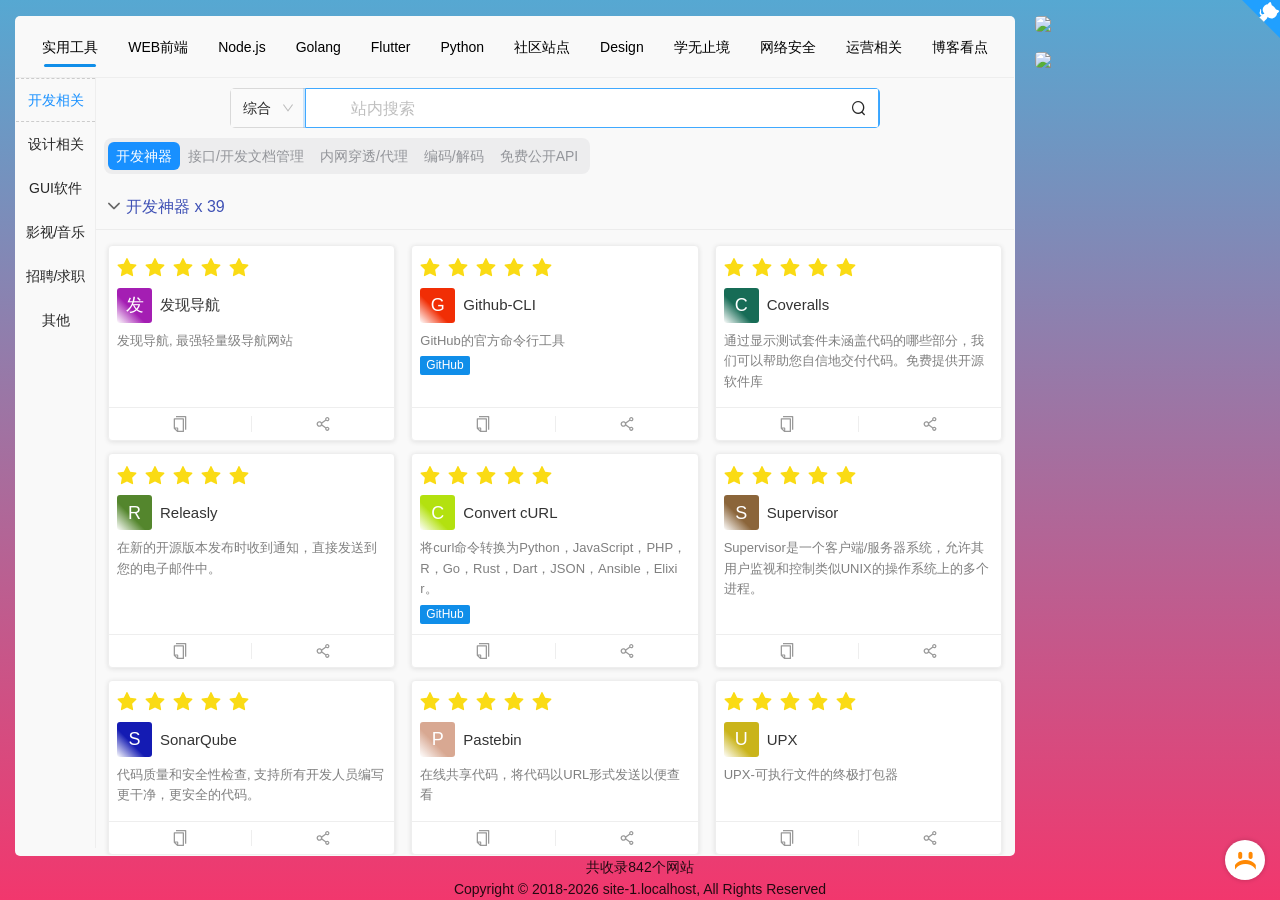
==== commit 73433546: "Deploying to gh-pages from @ Quanda666/nav@b71057cbc79c6e364ebab39dbdec6ae18da5342e 🚀" ====
--- a/index.html
+++ b/index.html
@@ -47,18 +47,24 @@
     <!-- nav.pwa-start --><script>window.__PWA_ENABLE__=false;</script><!-- nav.pwa-end -->
     <link rel="manifest" href="manifest.webmanifest">
     <meta name="theme-color" content="#fff">
-  <style>@layer properties;@layer theme,base,components,utilities;@layer theme{:root{--font-sans:ui-sans-serif, system-ui, sans-serif, "Apple Color Emoji", "Segoe UI Emoji", "Segoe UI Symbol", "Noto Color Emoji";--font-mono:ui-monospace, SFMono-Regular, Menlo, Monaco, Consolas, "Liberation Mono", "Courier New", monospace;--color-red-400:oklch(70.4% .191 22.216);--color-red-500:oklch(63.7% .237 25.331);--color-orange-400:oklch(75% .183 55.934);--color-green-600:oklch(62.7% .194 149.214);--color-gray-500:oklch(55.1% .027 264.364);--color-gray-600:oklch(44.6% .03 256.802);--color-neutral-400:oklch(70.8% 0 0);--color-black:#000;--color-white:#fff;--spacing:.25rem;--text-xs:.75rem;--text-xs--line-height:calc(1 / .75);--text-base:1rem;--text-base--line-height:1.5 ;--font-weight-bold:700;--ease-in-out:cubic-bezier(.4, 0, .2, 1);--default-transition-duration:.15s;--default-transition-timing-function:cubic-bezier(.4, 0, .2, 1);--default-font-family:var(--font-sans);--default-mono-font-family:var(--font-mono)}}@layer base{*,:after,:before{box-sizing:border-box;margin:0;padding:0;border:0 solid}html{line-height:1.5;-webkit-text-size-adjust:100%;tab-size:4;font-family:var(--default-font-family, ui-sans-serif, system-ui, sans-serif, "Apple Color Emoji", "Segoe UI Emoji", "Segoe UI Symbol", "Noto Color Emoji");font-feature-settings:var(--default-font-feature-settings, normal);font-variation-settings:var(--default-font-variation-settings, normal);-webkit-tap-highlight-color:transparent}}@layer utilities{}@-webkit-keyframes nprogress-spinner{0%{-webkit-transform:rotate(0deg)}to{-webkit-transform:rotate(360deg)}}html,body{width:100%;height:100%}*,*:before,*:after{box-sizing:border-box}html{font-family:sans-serif;line-height:1.15;-webkit-text-size-adjust:100%;-ms-text-size-adjust:100%;-ms-overflow-style:scrollbar;-webkit-tap-highlight-color:rgba(0,0,0,0)}@-ms-viewport{width:device-width}body{margin:0;color:#000000d9;font-size:14px;font-family:-apple-system,BlinkMacSystemFont,Segoe UI,Roboto,Helvetica Neue,Arial,Noto Sans,sans-serif,"Apple Color Emoji","Segoe UI Emoji",Segoe UI Symbol,"Noto Color Emoji";font-variant:tabular-nums;line-height:1.5715;background-color:#fff;font-feature-settings:"tnum"}p{margin-top:0;margin-bottom:1em}html{--antd-wave-shadow-color:#1890ff;--scroll-bar:0}:root{--componentHeight:155px}html{-ms-text-size-adjust:100%;-webkit-text-size-adjust:100%}body{min-height:100vh;-webkit-font-smoothing:antialiased;-moz-osx-font-smoothing:grayscale;-webkit-overflow-scrolling:touch;font-size:14px}section{display:block}@property --tw-rotate-x{syntax:"*";inherits:false;}@property --tw-rotate-y{syntax:"*";inherits:false;}@property --tw-rotate-z{syntax:"*";inherits:false;}@property --tw-skew-x{syntax:"*";inherits:false;}@property --tw-skew-y{syntax:"*";inherits:false;}@property --tw-border-style{syntax:"*";inherits:false;initial-value:solid;}@property --tw-font-weight{syntax:"*";inherits:false;}@property --tw-outline-style{syntax:"*";inherits:false;initial-value:solid;}@property --tw-blur{syntax:"*";inherits:false;}@property --tw-brightness{syntax:"*";inherits:false;}@property --tw-contrast{syntax:"*";inherits:false;}@property --tw-grayscale{syntax:"*";inherits:false;}@property --tw-hue-rotate{syntax:"*";inherits:false;}@property --tw-invert{syntax:"*";inherits:false;}@property --tw-opacity{syntax:"*";inherits:false;}@property --tw-saturate{syntax:"*";inherits:false;}@property --tw-sepia{syntax:"*";inherits:false;}@property --tw-drop-shadow{syntax:"*";inherits:false;}@property --tw-drop-shadow-color{syntax:"*";inherits:false;}@property --tw-drop-shadow-alpha{syntax:"<percentage>";inherits:false;initial-value:100%;}@property --tw-drop-shadow-size{syntax:"*";inherits:false;}@property --tw-ease{syntax:"*";inherits:false;}@layer properties{@supports ((-webkit-hyphens: none) and (not (margin-trim: inline))) or ((-moz-orient: inline) and (not (color:rgb(from red r g b)))){*,:before,:after{--tw-rotate-x:initial;--tw-rotate-y:initial;--tw-rotate-z:initial;--tw-skew-x:initial;--tw-skew-y:initial;--tw-border-style:solid;--tw-font-weight:initial;--tw-outline-style:solid;--tw-blur:initial;--tw-brightness:initial;--tw-contrast:initial;--tw-grayscale:initial;--tw-hue-rotate:initial;--tw-invert:initial;--tw-opacity:initial;--tw-saturate:initial;--tw-sepia:initial;--tw-drop-shadow:initial;--tw-drop-shadow-color:initial;--tw-drop-shadow-alpha:100%;--tw-drop-shadow-size:initial;--tw-ease:initial}}}</style><link rel="stylesheet" href="styles-3RFBYO2W.css" media="print" onload="this.media='all'"><noscript><link rel="stylesheet" href="styles-3RFBYO2W.css"></noscript></head>
+  <style>@layer properties;@layer theme,base,components,utilities;@layer theme{:root{--font-sans:ui-sans-serif, system-ui, sans-serif, "Apple Color Emoji", "Segoe UI Emoji", "Segoe UI Symbol", "Noto Color Emoji";--font-mono:ui-monospace, SFMono-Regular, Menlo, Monaco, Consolas, "Liberation Mono", "Courier New", monospace;--color-red-400:oklch(70.4% .191 22.216);--color-red-500:oklch(63.7% .237 25.331);--color-orange-400:oklch(75% .183 55.934);--color-green-600:oklch(62.7% .194 149.214);--color-gray-500:oklch(55.1% .027 264.364);--color-gray-600:oklch(44.6% .03 256.802);--color-neutral-400:oklch(70.8% 0 0);--color-black:#000;--color-white:#fff;--spacing:.25rem;--text-xs:.75rem;--text-xs--line-height:calc(1 / .75);--text-base:1rem;--text-base--line-height:1.5 ;--font-weight-bold:700;--ease-in-out:cubic-bezier(.4, 0, .2, 1);--default-transition-duration:.15s;--default-transition-timing-function:cubic-bezier(.4, 0, .2, 1);--default-font-family:var(--font-sans);--default-mono-font-family:var(--font-mono)}}@layer base{*,:after,:before{box-sizing:border-box;margin:0;padding:0;border:0 solid}html{line-height:1.5;-webkit-text-size-adjust:100%;tab-size:4;font-family:var(--default-font-family, ui-sans-serif, system-ui, sans-serif, "Apple Color Emoji", "Segoe UI Emoji", "Segoe UI Symbol", "Noto Color Emoji");font-feature-settings:var(--default-font-feature-settings, normal);font-variation-settings:var(--default-font-variation-settings, normal);-webkit-tap-highlight-color:transparent}svg{display:block;vertical-align:middle}}@layer utilities{}@-webkit-keyframes nprogress-spinner{0%{-webkit-transform:rotate(0deg)}to{-webkit-transform:rotate(360deg)}}html,body{width:100%;height:100%}*,*:before,*:after{box-sizing:border-box}html{font-family:sans-serif;line-height:1.15;-webkit-text-size-adjust:100%;-ms-text-size-adjust:100%;-ms-overflow-style:scrollbar;-webkit-tap-highlight-color:rgba(0,0,0,0)}@-ms-viewport{width:device-width}body{margin:0;color:#000000d9;font-size:14px;font-family:-apple-system,BlinkMacSystemFont,Segoe UI,Roboto,Helvetica Neue,Arial,Noto Sans,sans-serif,"Apple Color Emoji","Segoe UI Emoji",Segoe UI Symbol,"Noto Color Emoji";font-variant:tabular-nums;line-height:1.5715;background-color:#fff;font-feature-settings:"tnum"}p{margin-top:0;margin-bottom:1em}html{--antd-wave-shadow-color:#1890ff;--scroll-bar:0}:root{--componentHeight:155px}html{-ms-text-size-adjust:100%;-webkit-text-size-adjust:100%}body{min-height:100vh;-webkit-font-smoothing:antialiased;-moz-osx-font-smoothing:grayscale;-webkit-overflow-scrolling:touch;font-size:14px}@property --tw-rotate-x{syntax:"*";inherits:false;}@property --tw-rotate-y{syntax:"*";inherits:false;}@property --tw-rotate-z{syntax:"*";inherits:false;}@property --tw-skew-x{syntax:"*";inherits:false;}@property --tw-skew-y{syntax:"*";inherits:false;}@property --tw-border-style{syntax:"*";inherits:false;initial-value:solid;}@property --tw-font-weight{syntax:"*";inherits:false;}@property --tw-outline-style{syntax:"*";inherits:false;initial-value:solid;}@property --tw-blur{syntax:"*";inherits:false;}@property --tw-brightness{syntax:"*";inherits:false;}@property --tw-contrast{syntax:"*";inherits:false;}@property --tw-grayscale{syntax:"*";inherits:false;}@property --tw-hue-rotate{syntax:"*";inherits:false;}@property --tw-invert{syntax:"*";inherits:false;}@property --tw-opacity{syntax:"*";inherits:false;}@property --tw-saturate{syntax:"*";inherits:false;}@property --tw-sepia{syntax:"*";inherits:false;}@property --tw-drop-shadow{syntax:"*";inherits:false;}@property --tw-drop-shadow-color{syntax:"*";inherits:false;}@property --tw-drop-shadow-alpha{syntax:"<percentage>";inherits:false;initial-value:100%;}@property --tw-drop-shadow-size{syntax:"*";inherits:false;}@property --tw-ease{syntax:"*";inherits:false;}@layer properties{@supports ((-webkit-hyphens: none) and (not (margin-trim: inline))) or ((-moz-orient: inline) and (not (color:rgb(from red r g b)))){*,:before,:after{--tw-rotate-x:initial;--tw-rotate-y:initial;--tw-rotate-z:initial;--tw-skew-x:initial;--tw-skew-y:initial;--tw-border-style:solid;--tw-font-weight:initial;--tw-outline-style:solid;--tw-blur:initial;--tw-brightness:initial;--tw-contrast:initial;--tw-grayscale:initial;--tw-hue-rotate:initial;--tw-invert:initial;--tw-opacity:initial;--tw-saturate:initial;--tw-sepia:initial;--tw-drop-shadow:initial;--tw-drop-shadow-color:initial;--tw-drop-shadow-alpha:100%;--tw-drop-shadow-size:initial;--tw-ease:initial}}}</style><link rel="stylesheet" href="styles-3RFBYO2W.css" media="print" onload="this.media='all'"><noscript><link rel="stylesheet" href="styles-3RFBYO2W.css"></noscript></head>
   <script>
     window.__TITLE__ = document.title
   </script>
   <body id="x-j-h">
     <app-xiejiahe>
-      <!-- nav.loading-start --><style>
-.error {z-index: 99999;background:#fff;position: fixed;top: 0;left: 0;right: 0;bottom: 0;overflow: hidden;}.error #totalbase {position: absolute;height: 10px;width: 10px;top: 50%;left: 50%;background-color: blue;transform-style: preserve-3d;perspective: 5000px;transform-origin: 0 0;transform: rotateX(60deg) rotateZ(45deg) translate(-50%, -50%);}.error #animbase {transform-style: preserve-3d;position: absolute;height: 700px;width: 10px;top: 50%;left: 50%;animation: anima 8s infinite linear;transform-origin: 0 0%;}.error #base {position: absolute;height: 10px;width: 10px;top: 0;left: 50%;background-color: blue;transform-style: preserve-3d;transform-origin: 0 0;transform: translate(-50%, -50%) rotateZ(90deg);}.error #baseshadow {position: absolute;height: 10px;width: 25px;top: 50%;left: 50%;background-color: #D3D3D3;transform-style: preserve-3d;box-shadow: 0 0 140px 27px gray;transform-origin: 0 0;transform: rotateZ(90deg) translateZ(-150px);}@keyframes anima {0% {transform: rotateZ(0deg) translate(-50%, -50%);}100% {transform: rotateZ(360deg) translate(-50%, -50%);}}.error .helitop {transform-style: preserve-3d;position: absolute;height: 39px;width: 39px;left: 50%;top: 50%;background-color: white;border: 1px solid black;transform: translate(-50%, -50%) rotateX(0deg) translateZ(20px);}.error .helifront {transform-style: preserve-3d;position: absolute;height: 39px;width: 39px;left: 50%;top: 50%;background-color: white;border: 1px solid black;transform: translate(-50%, -50%) rotateX(90deg) translateZ(-20px);}.error .heliback {transform-style: preserve-3d;position: absolute;height: 39px;width: 39px;left: 50%;top: 50%;transform: translate(-50%, -50%) rotateX(90deg) translateZ(20px);}.error .front1 {transform-style: preserve-3d;position: absolute;height: 19px;width: 39px;left: 50%;top: 50%;background-color: #f0f0f0;border: 1px solid black;transform: translate(-50%, -50%) translateZ(18px);cursor: pointer;}.error .front2 {position: absolute;height: 19px;width: 39px;left: 50%;top: 50%;background-color: #f0f0f0;border: 1px solid black;transform: translate(-50%, -50%) rotateX(60deg) translateZ(18px);}.error .front3 {position: absolute;height: 19px;width: 39px;left: 50%;top: 50%;background-color: #f0f0f0;border: 1px solid black;transform: translate(-50%, -50%) rotateX(-60deg) translateZ(18px);}.error .front4 {border-top: 18px solid #f0f0f0;border-left: 11px solid transparent;border-right: 11px solid transparent;height: 0;width: 20px;left: 50%;top: 50%;transform: translate(-50%, -50%) rotateY(90deg) rotateZ(90deg) translateZ(0px) translateX(19px) translateY(50%);}.error .front5 {border-top: 18px solid #f0f0f0;border-left: 11px solid transparent;border-right: 11px solid transparent;height: 0;width: 20px;left: 50%;top: 50%;transform: translate(-50%, -50%) rotateY(90deg) rotateZ(90deg) translateZ(39px) translateX(1px) translateY(50%);}.error .helileft {position: absolute;height: 39px;width: 39px;left: 50%;top: 50%;background-color: white;border: 1px solid black;transform: translate(-50%, -50%) rotateY(90deg) translateZ(-20px);}.error .heliright {position: absolute;height: 39px;width: 39px;left: 50%;top: 50%;background-color: white;border: 1px solid black;transform: translate(-50%, -50%) rotateY(90deg) translateZ(20px);}.error .helibottom {position: absolute;height: 39px;width: 39px;left: 50%;top: 50%;background-color: white;border: 1px solid black;transform: translate(-50%, -50%) translateZ(-20px);}.error .wingbase {transform-style: preserve-3d;position: absolute;height: 10px;width: 10px;bottom: 00%;left: 50%;background: white;transform-origin: 0 0;transform: translate(-50%, -50%);animation: anim 0.5s infinite linear;}@keyframes anim {0% {transform: rotateZ(0deg) translate(-50%, -50%);}100% {transform: rotateZ(360deg) translate(-50%, -50%);}}.error .wing1 {z-index: 10;position: absolute;height: 4px;width: 100px;left: 50%;top: 50%;background-color: #000000;border: 1px solid black;transform: translate(-50%, -50%) translateX(50%) translateZ(25px) rotateX(10deg);}.error .wing2 {z-index: 10;position: absolute;height: 4px;width: 100px;left: 50%;top: 50%;background-color: black;border: 1px solid black;transform: translate(-50%, -50%) translateX(-50%) translateZ(25px) rotateX(-10deg);}.error .col1 {position: absolute;height: 25px;width: 4px;left: 50%;top: 50%;background-color: white;border: 1px solid black;transform: translate(-50%, -50%) rotateX(90deg) translateY(50%) translateZ(3px);}.error .col2 {position: absolute;height: 25px;width: 4px;left: 50%;top: 50%;background-color: white;border: 1px solid black;transform: translate(-50%, -50%) rotateX(90deg) translateY(50%) translateZ(-3px);}.error .col3 {position: absolute;height: 25px;width: 4px;left: 50%;top: 50%;background-color: white;border: 1px solid black;transform: translate(-50%, -50%) rotateX(90deg) rotateY(90deg) translateY(50%) translateZ(-3px);}.error .col4 {position: absolute;height: 25px;width: 4px;left: 50%;top: 50%;background-color: white;border: 1px solid black;transform: translate(-50%, -50%) rotateX(90deg) rotateY(90deg) translateY(50%) translateZ(3px);}.error .tailbase {transform-style: preserve-3d;position: absolute;height: 10px;width: 10px;top: 50%;left: 50%;transform: translate(-50%, -50%);}.error .tail1 {transform-style: preserve-3d;position: absolute;height: 8px;width: 8px;border: 1px solid black;background-color: white;top: 0;left: 50%;transform: translate(-50%, 100%) translateZ(-100px);}.error .tail21 {transform-style: preserve-3d;position: absolute;height: 100px;width: 8px;top: 50%;left: 50%;background: white;border: 1px solid black;transform: translate(-50%, -50%) rotateX(90deg) translateY(50%) translateZ(5px);}.error .tail22 {transform-style: preserve-3d;position: absolute;height: 100px;width: 8px;top: 50%;left: 50%;background: white;border: 1px solid black;transform: translate(-50%, -50%) rotateX(90deg) translateY(50%) translateZ(-5px);}.error .tail23 {transform-style: preserve-3d;position: absolute;height: 100px;width: 8px;top: 50%;left: 50%;background: white;border: 1px solid black;transform: translate(-50%, -50%) rotateZ(90deg) rotateX(90deg) translateY(50%) translateZ(5px);}.error .tail24 {transform-style: preserve-3d;position: absolute;height: 100px;width: 8px;top: 50%;left: 50%;background: white;border: 1px solid black;transform: translate(-50%, -50%) rotateZ(90deg) rotateX(90deg) translateY(50%) translateZ(-5px);}.error .tail25 {transform-style: preserve-3d;position: absolute;height: 14px;width: 14px;top: 50%;left: 50%;border-left: 10px solid transparent;border-right: 10px solid transparent;border-top: 10px solid black;border-bottom: 10px solid transparent;transform: translate(-50%, -11px) rotateY(90deg) rotateZ(45deg) translateZ(-5px);}.error .tail26 {transform-style: preserve-3d;position: absolute;height: 14px;width: 14px;top: 50%;left: 50%;border-left: 10px solid transparent;border-right: 10px solid transparent;border-top: 10px solid black;border-bottom: 10px solid transparent;transform: translate(-50%, -11px) rotateY(90deg) rotateZ(45deg) translateZ(5px);}.error .tailwingbase {transform-style: preserve-3d;position: absolute;height: 10px;width: 10px;left: 50%;top: 0%;animation: animb 0.3s infinite linear;transform: translate(-50%, 0) rotateX(180deg);}@keyframes animb {0% {transform: translate(-50%, 0) rotateX(180deg) rotateZ(0deg);}100% {transform: translate(-50%, 0) rotateX(180deg) rotateZ(-360deg);}}.error .tail221 {transform-style: preserve-3d;position: absolute;height: 3px;width: 3px;top: 50%;left: 50%;background: white;border: 1px solid black;transform: translate(-50%, -50%) rotateX(90deg) translateY(50%) translateZ(2px);}.error .tail222 {transform-style: preserve-3d;position: absolute;height: 3px;width: 3px;top: 50%;left: 50%;background: white;border: 1px solid black;transform: translate(-50%, -50%) rotateX(90deg) translateY(50%) translateZ(-2px);}.error .tail223 {transform-style: preserve-3d;position: absolute;height: 3px;width: 3px;top: 50%;left: 50%;background: white;border: 1px solid black;transform: translate(-50%, -50%) rotateZ(90deg) rotateX(90deg) translateY(50%) translateZ(2px);}.error .tail224 {transform-style: preserve-3d;position: absolute;height: 3px;width: 3px;top: 50%;left: 50%;background: white;border: 1px solid black;transform: translate(-50%, -50%) rotateZ(90deg) rotateX(90deg) translateY(50%) translateZ(-2px);}.error .tailwing1 {position: absolute;height: 2px;width: 15px;left: 50%;top: 50%;background-color: #000000;border: 1px solid black;transform: translate(-50%, -50%) translateX(50%) translateZ(5px) rotateX(30deg);}.error .tailwing2 {position: absolute;height: 2px;width: 15px;left: 50%;top: 50%;background-color: black;border: 1px solid black;transform: translate(-50%, -50%) translateX(-50%) translateZ(5px) rotateX(-30deg);}.error #towerbase {position: absolute;height: 40px;width: 40px;top: 50%;left: 50%;background-color: blue;box-shadow: 0 0 60px 5px black;transform-style: preserve-3d;transform-origin: 0 0;transform: translate(-50%, -50%) translateZ(-150px);}.error .tower1left {position: absolute;height: 40px;width: 200px;left: 50%;top: 50%;background-color: white;border: 1px solid black;transform: translate(-50%, -50%) rotateY(90deg) translateX(-50%) translateZ(20px);}.error .tower1right {position: absolute;height: 200px;width: 40px;left: 50%;top: 50%;background-color: white;border: 1px solid black;transform: translate(-50%, -50%) rotateX(90deg) translateY(50%) translateZ(-20px);}.error .tower1top {transform-style: preserve-3d;position: absolute;height: 80px;width: 80px;left: 50%;top: 50%;background-color: white;border: 1px solid black;transform: translate(-50%, -50%) translateZ(240px);}.error .tower2top {transform-style: preserve-3d;position: absolute;height: 80px;width: 80px;left: 50%;top: 50%;background-color: white;border: 1px solid black;transform: translate(-50%, -50%) translateZ(200px);}.error .tower2left {position: absolute;height: 78px;width: 22px;left: 50%;top: 50%;border-top: 1px solid white;border-bottom: 1px solid white;border-left: 10px solid white;border-right: 10px solid white;outline: 1px solid black;transform: translate(-10px, -50%) rotateY(90deg) translateX(-220px) translateZ(30px);}.error .tower1window {position: absolute;height: 22px;width: 75px;left: 50%;top: 50%;background-color: #d3d3d3;opacity: 0.8;transform: translate(-50%, -50%);}.error .tower2window {position: absolute;height: 75px;width: 22px;left: 50%;top: 50%;background-color: #d3d3d3;opacity: 0.8;transform: translate(-50%, -50%);}.error .tower2right {position: absolute;height: 22px;width: 78px;left: 50%;top: 50%;border-top: 10px solid white;border-bottom: 10px solid white;border-left: 1px solid white;border-right: 1px solid white;outline: 1px solid black;transform: translate(-50%, -11px) rotateX(90deg) translateY(220px) translateZ(-30px);}</style>
-<section class="error"><div id="totalbase"><div id="animbase" v-pre><div id="base"><div id="baseshadow"></div><div class="helitop"><div class="wingbase"><div class="col1"></div><div class="col2"></div><div class="col3"></div><div class="col4"></div><div class="wing1"></div><div class="wing2"></div></div></div><div class="helifront"><div class="tailbase"><div class="tail1"><div class="tail21"></div><div class="tail22"></div><div class="tail23"></div><div class="tail24"><div class="tailwingbase"><div class="tail221"></div><div class="tail222"></div><div class="tail223"></div><div class="tail224"></div><div class="tailwing1"></div><div class="tailwing2"></div></div></div></div><div class="tail25"></div><div class="tail26"></div></div></div><div class="heliback"><div class="front1"></div><div class="front2"></div><div class="front3"></div><div class="front4"></div><div class="front5"></div></div><div class="helileft"></div><div class="heliright"></div><div class="helibottom"></div></div></div><div id="towerbase"><div class="tower1left"></div><div class="tower1right"></div><div class="tower2right"><div class="tower1window"></div></div><div class="tower1top"><div class="front1" @click="goHome"><div class="col1"></div><div class="col2"></div><div class="col3"></div><div class="col4"></div></div><div class="front2"></div><div class="front3"></div></div><div class="tower2top"></div><div class="tower2left"><div class="tower2window"></div></div></div></div></section><!-- nav.loading-end -->
+      <!-- nav.loading-start -->
+<style>
+  @keyframes my-rotate{0%{transform:rotate(0deg)}100%{transform:rotate(360deg)}}@keyframes loading-dash{0%{stroke-dasharray:1,200;stroke-dashoffset:0}50%{stroke-dasharray:90,150;stroke-dashoffset:-40px}100%{stroke-dasharray:90,150;stroke-dashoffset:-120px}}.g-loading{z-index:999;position:fixed;top:0;left:0;right:0;bottom:0;background:#fff;display: flex;justify-content: center;align-items: center;}.circular{width:30px;height:30px;animation:my-rotate 2s linear infinite;}.path{stroke-dasharray:90,150;stroke-dashoffset:0;stroke-width:5;stroke:#409eff;stroke-linecap:round;animation:loading-dash 1.5s ease-in-out infinite}
+</style><div class="g-loading">
+    <svg viewBox="25 25 50 50" class="circular">
+      <circle cx="50" cy="50" r="20" fill="none" class="path"/>
+    </svg>
+  </div>  
+<!-- nav.loading-end -->
     </app-xiejiahe>
     <!-- nav.seo-start -->
-<div data-url="https://github.com/xjh22222228/nav" data-server-time="1749487934565" data-a="x.i.e-jiahe" data-date="2025-06-10 00:52:14" id="META-NAV" style="z-index:-1;position:fixed;top:-10000vh;left:-10000vh;">
+<div data-url="https://github.com/xjh22222228/nav" data-server-time="1749984700513" data-a="x.i.e-jiahe" data-date="2025-06-15 18:51:40" id="META-NAV" style="z-index:-1;position:fixed;top:-10000vh;left:-10000vh;">
 <div>发现导航</div><p>发现导航, 最强轻量级导航网站</p><div>Github-CLI</div><p>GitHub的官方命令行工具</p><div>Coveralls</div><p>通过显示测试套件未涵盖代码的哪些部分，我们可以帮助您自信地交付代码。免费提供开源软件库</p><div>Releasly</div><p>在新的开源版本发布时收到通知，直接发送到您的电子邮件中。</p><div>Convert cURL</div><p>将curl命令转换为Python，JavaScript，PHP，R，Go，Rust，Dart，JSON，Ansible，Elixir。</p><div>Supervisor</div><p>Supervisor是一个客户端/服务器系统，允许其用户监视和控制类似UNIX的操作系统上的多个进程。</p><div>SonarQube</div><p>代码质量和安全性检查, 支持所有开发人员编写更干净，更安全的代码。</p><div>Pastebin</div><p>在线共享代码，将代码以URL形式发送以便查看</p><div>UPX</div><p>UPX-可执行文件的终极打包器</p><div>askgit</div><p>使用SQL查询git存储库。生成报告，执行状态检查，分析代码库。</p><div>Sentry</div><p>Web应用程序，移动应用程序和游戏的实时崩溃报告。</p><div>randomuser</div><p>随机用户生成器是用于生成占位符用户信息的免费API。 获取个人资料照片，姓名等。 对于人们来说，就像Lorem Ipsum。</p><div>github-readme-stats</div><p>在你的 README 中 获取动态生成的 GitHub 统计信息</p><div>Hits</div><p>了解有多少人正在查看您的GitHub项目的简单方法</p><div>GitHub 文件加速</div><p>GitHub 文件加速</p><div>Shields IO</div><p>svg生成版本号图标</p><div>FunDebug</div><p>支持前端JavaScript，后端Node.js以及微信小程序错误监控</p><div>Asciiworld</div><p>WA！原来那些年程序猿搞怪的注释都在这里</p><div>jsfiddle</div><p>强大的前端代码在线演示的网站</p><div>CODEIF</div><p>变量命名神器</p><div>ASCIIFlow Infinity</div><p>无限的ASCII图表，保存到谷歌驱动器，调整大小，自由绘制，并直接输出到文本/HTML。</p><div>gitzip</div><p>它可以将GITHUB存储库的子文件夹/子目录作为zip并下载</p><div>Server酱</div><p>「Server酱」，英文名「ServerChan」，是一款「程序员」和「服务器」之间的通信软件。</p><div>mkcert</div><p>一个简单的零配置工具，可以使用您喜欢的任何名称制作本地可信赖的SSL开发证书</p><div>carbon</div><p>创建和分享源代码的精美图像</p><div>setup-ipsec-vpn</div><p>用于构建您自己的IPsec VPN服务器的脚本，在Ubuntu，Debian和CentOS上使用IPsec / L2TP和Cisco IPsec</p><div>nginxconfig</div><p>nginx配置生成器</p><div>GraphQL Explorer</div><p>GraphQL资源管理器利用真实的、实时的生产数据</p><div>patorjk</div><p>将文本转换成ASCII</p><div>lens</div><p>Lens控制Kubernetes集群所需的唯一IDE。它是适用于MacOS，Windows和Linux操作系统的独立应用程序。它是开源的，免费的。</p><div>public-apis</div><p>一些可用在 Web 或软件开发的开放 API 接口</p><div>astexplorer</div><p>一个Web工具，用于探索由各种解析器生成的AST</p><div>uTools</div><p>uTools是一个极简、插件化、跨平台的现代桌面软件。通过自由选配丰富的插件，打造你得心应手的工具集合</p><div>ihateregex</div><p>正则表达式备忘录</p><div>Oh My ZSH</div><p>是一个开放源代码，社区驱动的框架，用于管理zsh配置。</p><div>Tampermonkey</div><p>一款免费的浏览器扩展和最为流行的用户脚本管理器</p><div>Greasy Fork</div><p>提供用户脚本的网站</p><div>免费代理</div><p>免费HTTP代理IP</p><div>Google Workspace</div><p>Google Workspace状态信息中心</p><div>eoLinker接口管理平台</div><p>国内最大的在线接口管理服务方案供应商</p><div>YApi</div><p>YApi 是一个可本地部署的、打通前后端及QA的、可视化的接口管理平台</p><div>RAP2</div><p>Web接口管理工具，开源免费，接口自动化，MOCK数据自动生成，自动化测试，企业级管理。阿里妈妈MUX团队出品</p><div>showdoc</div><p>一个非常适合IT团队的在线API文档、技术文档工具</p><div>docsify</div><p>一个神奇的文档站点生成器</p><div>apiDoc</div><p>RESTful Web API文档生成器</p><div>docusaurus</div><p>易于维护的开源文档网站</p><div>禅道</div><p>禅道是灵活的项目管理软件</p><div>Tapd</div><p>一站式敏捷研发协作云平台, 凝聚腾讯研发方法及敏捷实践精髓, 助力企业研发更高效、协作更敏捷</p><div>Hoppscotch</div><p>一个免费，快速，美观的API请求构建器，供10万多个开发人员使用。(原名叫 Postwoman)</p><div>Sunny-Ngrok</div><p>一条命令解决的外网访问内网问题，无需任何配置，下载客户端之后直接一条命令让外网访问您的内网不再是距离</p><div>frp</div><p>一个快速反向代理，可帮助您将NAT或防火墙后面的本地服务器暴露给Internet。</p><div>zan-proxy</div><p>本地代码调试线上页面，环境再也不是问题</p><div>ngrok</div><p>ngrok是一个反向代理，通过在公共的端点和本地运行的 Web 服务器之间建立一个安全的通道。ngrok可捕获和分析所有通道上的流量，便于后期分析和重放</p><div>查MD5</div><p>MD5在线解密|md5在线破解|批量破解md5网站</p><div>JSON Web Tokens</div><p>jwt 在线解码</p><div>base64</div><p>base64在线解码编码</p><div>ipify</div><p>一个简单的公共IP地址API</p><div>归属地查询</div><p>淘宝免费归属地查询</p><div>draw</div><p>免费的在线图表软件，用于制作流程图、流程图、组织图、UML、ER和网络图</p><div>ProcessOn</div><p>免费在线作图工具,UML作图,UI界面原型设计,iOS原型设计,BPMN,流程图,思维导图,多人协作绘图</p><div>蓝湖</div><p>蓝湖是一款设计图共享平台,帮助互联网团队管理设计图</p><div>Zeplin</div><p>为设计师和前端而生的协作应用</p><div>幕布</div><p>极简大纲笔记 | 一键生成思维导图</p><div>声享</div><p>在线制作 PPT，让分享更有价值</p><div>墨刀</div><p>原型设计工具，web原型设计工具，app原型设计工具</p><div>小智LOGO</div><p>LOGO在线制作神器 - 3分钟完成LOGO设计在线生成</p><div>创客贴</div><p>一款简单易用、功能强大的线上图形设计工具</p><div>在线制作图表</div><p>信息图表是一种易于使用的信息图表和图表制造商。创建和分享美丽的信息图表，在线报告和互动地图。在这里做你自己</p><div>CLIPPING MAGIC</div><p>删除图像背景在线。使背景透明，白色等编辑，裁剪，旋转，固定颜色，添加阴影，一款在线抠图工具</p><div>稿定抠图</div><p>稿定设计是一款专为淘宝店主、新媒体运营人员和修图爱好者打造的免费在线抠图工具。</p><div>UZER.ME</div><p>超级应用空间致力于全生命周期的文档管理,无需安装,即可在线编辑Office, CAD,PS等任意格式文档,支持远程协作,全文检索,版本管理,权限管理,安全外发等.提高工作效率,降低安全风险</p><div>launchaco</div><p>免费在线制作LOGO</p><div>鹿班</div><p>鹿班 - 让设计更美好(阿里出品)</p><div>图片裁剪</div><p>在线裁剪照片大小尺寸</p><div>Bitwarden</div><p>个人和企业在任何设备上存储，共享和保护敏感数据的最简单，最安全的方法</p><div>Typeora</div><p>Typora是一款跨平台的最小Markdown编辑器，可为Markdown读者和作家提供无缝的体验</p><div>iterm2</div><p>iTerm2是Terminal的替代品，是iTerm的后续产品</p><div>Sourcetree</div><p>美丽的Git GUI中的简单性和强大功能</p><div>charles</div><p>Charles是HTTP代理/ HTTP监视器/反向代理，使开发人员可以查看其计算机与Internet之间的所有HTTP和SSL / HTTPS通信。这包括请求，响应和HTTP标头（其中包含cookie和缓存信息）。</p><div>Tunnelblick</div><p>适用于macOS的免费开源OpenVPN VPN客户端服务器软件。</p><div>Keka</div><p>macOS文件存档器, 储存更多，私密分享</p><div>Kap</div><p>使用Web技术构建的开源屏幕录像机。</p><div>Vscode</div><p>VScode是一款轻量级的编辑器，自由。 建立在开源上。 无处不在。</p><div>zenmap</div><p>开源免费的网络发现工具，通过它能够找出网络上在线的主机，并测试主机上哪些端口处于监听状态，接着通过端口确定主机上运行的应用程序类型与版本信息，最后利用它还能侦测出操作系统的类型和版本</p><div>obsproject</div><p>免费和开源软件，用于视频录制和实时流。</p><div>hyper</div><p>基于WEB技术的终端</p><div>Listary</div><p>Listary是Windows的革命性搜索实用程序，它使休闲用户和高级用户都能快速找到文件并启动应用程序！</p><div>vmware</div><p>利用VMware提供的软件定义的云，移动性，网络和安全解决方案来建立您的数字基础。</p><div>parallels</div><p>Mac和Windows虚拟化|管理Mac|VDI和RDS解决方案</p><div>mumu Android模拟器</div><p>网易MuMu[手游模拟器][安卓模拟器]</p><div>DBeaver</div><p>适用于开发人员，数据库管理员，分析师和所有需要使用数据库的人员的免费的多平台数据库工具。支持所有流行的数据库：MySQL，PostgreSQL，SQLite，Oracle，DB2，SQL Server，Sybase，MS Access，Teradata，Firebird，Apache Hive，Phoenix，Presto等</p><div>RedisDesktopManager</div><p>Redis Desktop Manager（又名RDM）—是用于Windows，Linux，MacOS和iPadOS的快速Redis数据库管理应用程序。</p><div>Sequel Pro</div><p>Sequel Pro是一个快速，易于使用的Mac数据库管理应用程序，用于处理MySQL数据库。</p><div>Robo 3T</div><p>一个现代，强大且由社区驱动的MongoDB管理工具</p><div>DataGrip</div><p>jetbrains出品的数据库管理系统</p><div>tableplus</div><p>用于关系数据库的现代，本地且友好的GUI工具：MySQL，PostgreSQL，SQLite等</p><div>TeamViewer</div><p>TeamViewer远程连接控制软件是一款随时随地连接到远程桌面电脑、移动设备及Iot,让远程连接过程更加的快速和安全,轻松实现对文件、网络及程序的实时支持或访问。</p><div>向日葵</div><p>向日葵远程控制软件是一款免费的集远程控制电脑手机、远程桌面连接、远程开机、远程管理、支持内网穿透的一体化远程控制管理工具软件</p><div>v2ray</div><p>用于构建代理绕过网络限制的平台。</p><div>clash</div><p>Go中基于规则的隧道</p><div>哔哩哔哩</div><p>国内知名的视频弹幕网站，这里有最及时的动漫新番，最棒的ACG氛围，最有创意的Up主</p><div>爱奇艺</div><p>拥有海量、优质、高清的网络视频的大型视频网站，专业的网络视频播放平台</p><div>Youtube</div><p>全球最大的视频网站</p><div>斗鱼</div><p>斗鱼 - 每个人的直播平台</p><div>疯狂影视搜索</div><p>疯狂影视搜索是一款全能影视搜索引擎，帮你找到最新影视资源，一站拥有无尽影视资源</p><div>全民vip视频在线解析</div><p>免费全网VIP视频会员免广告看电影！优酷vip解析，爱奇艺vip解析，腾讯vip解析，乐视vip解析，芒果vip解析</p><div>蜜蜂剪辑</div><p>免费在线视频剪辑、视频制作、视频剪切、视频转gif等实用功能</p><div>kk高清影院</div><p>kk高清影院,1080p电影下载,高清电影迅雷下载,免费高清电影网</p><div>自由的音乐</div><p>自由的音乐是一个免费试听并下载全网音乐的网站</p><div>智联招聘</div><p>智联招聘，更懂你的价值</p><div>前程无忧</div><p>招聘网,人才网,求职,找工作</p><div>BOSS直聘</div><p>BOSS直聘是权威领先的招聘网，开启人才网招聘求职新时代，让求职者与Boss直接开聊、加快面试、即时反馈，找工作就来BOSS直聘和Boss开聊吧</p><div>ResumeSample</div><p>程序员简历模板系列, WEB/IOS/Android/C++/node等以及通用程序员简历模板</p><div>程序员找工作黑名单</div><p>有些事情，应该被记住</p><div>看准网</div><p>看准网★中国领先的职场信息平台,专注于公司评论,晒工资,工资待遇,面试,公司福利等.您可以在看准网上匿名分享您的职业信息</p><div>TinyPNG</div><p>智能PNG和JPEG压缩，以质量和文件大小的完美平衡来优化您的图像</p><div>Squoosh</div><p>在浏览器中用不同的编解码器压缩和比较图像(Google出品)</p><div>草料二维码</div><p>用专业的二维码产品帮助企业创造价值</p><div>Feed 验证器</div><p>验证RSS是否符合标准规范</p><div>淘捏捏</div><p>淘宝信誉查询 - 淘捏捏卖家工具箱 淘宝信誉查询_淘宝信用查询_淘宝小号查询_淘宝黑号查询</p><div>天眼查</div><p>人人都在用商业安全工具_企业信息查询_公司查询_工商查询_企业信用信息查询系统</p><div>语雀</div><p>优雅高效的在线文档编辑与协同工具，让每个企业轻松拥有文档中心 - 阿里巴巴</p><div>求是潮云U盘</div><p>临时文件上传, 快速和稳定</p><div>云转换</div><p>在线免费转换视频,音频,YouTube视频到文字,视频到文字,音频到文字,语音转换成文字</p><div>Picdiet</div><p>独特且强悍的JavaScript算法，能极速压缩80%的图片大小，而不损害其质量</p><div>easyicon</div><p>在线图标转换ico、icns</p><div>Smallpdf</div><p>压缩pdf、各种文件格式转换pdf</p><div>Cool Backgrounds</div><p>生成非常酷的彩色背景图像</p><div>Unsplash Source</div><p>随机生成图片链接</p><div>石墨文档</div><p>一款轻便、简洁的在线协作文档工具，PC端和移动端全覆盖，支持多人同时对文档编辑和评论...</p><div>Emoji searcher</div><p>Emoji表情大全</p><div>imgURL</div><p>ImgURL是一个简单、纯粹的图床程序，让个人图床多一个选择</p><div>拷贝兔</div><p>跨平台分享工具，纯Web，IOS，MAC，Linux，Android互传</p><div>表格工具</div><p>一个功能强大的在线表格编辑器，支持Excel、Markdown、JSON、CSV、HTML等格式的相互转换</p><div>360查字体</div><p>360查字体 - 查版权，免纠纷</p><div>sejda</div><p>在线HTML转换pdf</p><div>AI人工智能图片放大</div><p>Bigjpg - 使用开源waifu2x人工智能深度卷积神经网络（CNN）智能无损免费放大图片</p><div>VVV文档在线导出工具</div><p>免费下载百度文库文档</p><div>在线文件编码识别</div><p>在线文件编码识别</p><div>iptv</div><p>收集来自世界各地的5000多个公共IPTV频道</p><div>临时邮箱</div><p>10分钟邮箱，临时邮箱，临时邮，临时电子邮箱，24小时邮箱，一次性邮箱，匿名邮箱，安全邮箱</p><div>jQuery</div><p>jQuery是一个JavaScript函数库</p><div>webpack</div><p>webpack是一个模块打包器</p><div>Babel</div><p>用于编写下一代 JavaScript 的编译器</p><div>ESLint</div><p>可组装的JavaScript和JSX检查工具</p><div>stylelint</div><p>一个强大的现代样式风格的linter</p><div>Mocha</div><p>Mocha是JavaScript的一种单元测试框架，既可以在浏览器环境下运行，也可以在Node.js环境下运行</p><div>MUI</div><p>MUI: 最接近原生APP体验的高性能前端框架</p><div>rollup</div><p>Rollup 是一个 JavaScript 模块打包器，可以将小块代码编译成大块复杂的代码，例如 library 或应用程序</p><div>standard</div><p>JavaScript样式指南，带有linter和自动代码修复程序</p><div>Faker</div><p>在Node.js和浏览器中生成大量逼真的假数据</p><div>sweetalert</div><p>JavaScript Alert 的漂亮替代品</p><div>Sortable</div><p>一个JavaScript库，用于在现代浏览器和触摸设备上对拖放列表进行重新排序</p><div>formilyjs</div><p>Formily 是一个由阿里巴巴集团多 BU 共建的面向中后台复杂场景的表单解决方案，它也是一个表单框架</p><div>rough-notation</div><p>一个小的JavaScript库，用于在网页上创建手绘动画并为其添加动画效果</p><div>AntV</div><p>AntV 是蚂蚁金服全新一代数据可视化解决方案</p><div>Lodash</div><p>Lodash是一个一致性、模块化、高性能的 JavaScript 实用工具库</p><div>Swiper</div><p>轻量级的移动设备触控滑块的js框架，使用硬件加速过渡</p><div>fastclick</div><p>Polyfill 解决移动端具有300ms延迟的库</p><div>Layer</div><p>丰富多样的Web弹出层组件,可轻松实现Alert/Confirm/Prompt/普通提示/页面区块/iframe/tips等等几乎所有的弹出交互</p><div>moment.js</div><p>一个轻量级的JavaScript日期库，用于解析，验证，操作和格式化日期</p><div>js-cookie</div><p>一个简单，轻量级的JavaScript API，用于处理浏览器cookie</p><div>qs</div><p>具有嵌套支持的查询字符串解析器</p><div>Mock.js</div><p>生成随机数据，拦截 Ajax 请求</p><div>GITALK</div><p>凹凸实验室出品的一款基于 Github Issue 和 Preact 开发的评论插件</p><div>prism</div><p>轻巧，强大，优雅的代码语法高亮</p><div>nprogress</div><p>顶部加载进度条</p><div>iNotify</div><p>JS实现浏览器标题闪烁，滚动，语音提示，Chrome/Safari/FireFox/IE通知</p><div>html2canvas</div><p>最流行的JavaScript屏幕截图</p><div>dayjs</div><p>使用与Moment.js兼容的API来解析，验证，操作和显示现代浏览器的日期和时间</p><div>JsBarcode</div><p>易于使用但功能强大的条形码生成器，适用于Web和Node.js</p><div>clipboard.js</div><p>现代复制到剪贴板。没有Flash。只需3kb gzipped。</p><div>lib-flexible</div><p>可伸缩布局方案, 淘宝rem解决方案</p><div>js-xss</div><p>根据白名单过滤HTML(防止XSS攻击)</p><div>mescroll</div><p>精致的下拉刷新和上拉加载 js框架.支持vue,完美运行于移动端和主流PC浏览器</p><div>better-scroll</div><p>灵感来自iscroll，它具有更好的滚动性能</p><div>pinyinjs</div><p>一个实现汉字与拼音互转的小巧web工具库</p><div>ms</div><p>使用此包可以轻松地将各种时间格式转换为毫秒。</p><div>ramda</div><p>适用于JavaScript程序员的实用函数库</p><div>decimal.js</div><p>JavaScript的任意精度Decimal类型 (0.1+0.2=0.3)</p><div>copy-to-clipboard</div><p>简单的模块公开copy功能，它将尝试使用execCommand与特定于IE的clipboardData接口的回退，最后，通常prompt使用适当的文本内容和消息</p><div>path-to-regexp</div><p>将字符串路径转换成正则表达式</p><div>autosize</div><p>autosize是一个小的独立脚本，可以自动调整textarea域的高度以适合文本</p><div>shake.js</div><p>监听手机设备摇动</p><div>progressbar</div><p>可以轻松地为Web创建响应式和时尚的进度栏。动画即使在移动设备上也表现良好</p><div>easy-mock</div><p>Easy Mock 是一个可视化，并且能快速生成模拟数据的持久化服务</p><div>Clamp.js</div><p>JS版本的多行文本溢出省略</p><div>json-bigint</div><p>带有bigints支持的JSON.parse / stringify</p><div>exif-js</div><p>用于读取EXIF图像元数据的JavaScript库</p><div>lunr.js</div><p>Lunr.js是一个用于浏览器的小型全文本搜索库。它为JSON文档建立索引，并提供一个简单的搜索界面来检索与文本查询最匹配的文档</p><div>hotkeys</div><p>强大的Javascript库，用于捕获键盘输入和输入的按键组合。它没有依赖性。</p><div>dom-to-image</div><p>使用HTML5 canvas从DOM节点生成图像</p><div>single-spa</div><p>使微前端变得简单</p><div>qiankun</div><p>为微型前端提供快速，简单和完整的解决方案</p><div>nanoid</div><p>一个很小的，安全的，URL友好的，唯一的JavaScript字符串ID生成器。</p><div>Numeral-js</div><p>一个用于格式化和处理数字的javascript库</p><div>ua-parser-js</div><p>用于从userAgent字符串检测浏览器，引擎，操作系统，CPU和设备类型/模型。支持浏览器和node.js环境</p><div>hammer.js</div><p>一个用于多点触摸手势的javascript库</p><div>i18next</div><p>i18next是一个非常流行的国际化框架，适用于浏览器或任何其他JavaScript环境（例如，node.js）。</p><div>js-lingui</div><p>JavaScript的可读，自动化和优化（5 kb）国际化</p><div>wow.js</div><p>基于Animate.css,向下滚动页面时显示CSS动画,轻松自定义动画设置：样式，延迟，长度，偏移，迭代...</p><div>Waves</div><p>受Google材质设计启发的点击效果, 波纹效果</p><div>velocity</div><p>加速JavaScript动画</p><div>anime</div><p>轻量级的JavaScript动画库。它适用于任何CSS属性，单个CSS转换，SVG或任何DOM属性以及JavaScript对象</p><div>Hover-Buttons</div><p>hover动画CSS / SCSS按钮</p><div>JavaScript-MD5</div><p>JavaScript MD5实现。兼容服务器端环境，如node.js，RequireJS等模块加载器和所有Web浏览器</p><div>js-sha1</div><p>JavaScript的简单SHA1哈希函数支持UTF-8编码。</p><div>js-base64</div><p>JavaScript的Base64实现</p><div>jsSHA</div><p>SHA-1，SHA-224，SHA3-224，SHA-256，SHA3-256，SHA-384，SHA3-384，SHA-512，SHA3-512，SHAKE128 ，和SHAKE256以及HMAC</p><div>crypto-js</div><p>加密标准的JavaScript库</p><div>pdf.js</div><p>PDF.js是一个使用HTML5构建的可移植文档格式（PDF）查看器</p><div>webuploader</div><p>百度出品，采用大文件分片并发上传，极大的提高了文件上传效率。</p><div>pdfmake</div><p>纯JavaScript中的客户端/服务器端PDF打印, HTML转换Pdf</p><div>ViewerJS</div><p>JavaScript中的文档阅读器, pdf/ppt/opt/odt等文件渲染成HTML</p><div>filepond</div><p>灵活而有趣的JavaScript文件上传库</p><div>FileSaver.js</div><p>客户端保存文件的解决方案，非常适合在客户端上生成文件的Web应用程序</p><div>jsPDF</div><p>一个使用JavaScript生成PDF的库</p><div>PhotoSwipe</div><p>适用于移动和桌面的JavaScript图像库, 图片预览</p><div>viewerjs</div><p>javascript图片预览</p><div>howler.js</div><p>现代 Web 音频 javascript 库</p><div>DPlayer</div><p>哇，这么可爱的HTML5 danmaku视频播放器</p><div>APlayer</div><p>哇，这么可爱的HTML5音乐播放器</p><div>three.js</div><p>JavaScript 3D引擎</p><div>flowy</div><p>创建流程图的最小JavaScript库</p><div>incubator-echarts</div><p>浏览器的功能强大的交互式图表和可视化库</p><div>d3</div><p>借助SVG，Canvas和HTML使数据栩栩如生。</p><div>uikit</div><p>一款轻量级、模块化的前端框架可快速构建强大的web前端界面</p><div>JsBridge</div><p>android java和javascript桥接，灵感来自微信webview jsbridge</p><div>DSBridge-Android</div><p>一个现代的跨平台JavaScript桥接，通过它您可以在JavaScript和本机之间同步或异步地调用彼此的功能</p><div>joi</div><p>对象模式验证</p><div>validator.js</div><p>字符串验证插件、表单验证</p><div>async-validator</div><p>异步验证器</p><div>yup</div><p>无效的简单对象架构验证</p><div>localForage</div><p>离线存储，使用简单但功能强大的API包装IndexedDB，WebSQL或localStorage。</p><div>introjs</div><p>为您的网站和项目提供新功能介绍和逐步用户指南的更好方法</p><div>shepherd</div><p>引导您的用户浏览您的应用程序</p><div>bootstrap-tour</div><p>使用Twitter Bootstrap Popovers快速方便地进行产品浏览</p><div>React</div><p>用于构建用户界面的 JavaScript 库</p><div>React Router</div><p>React 路由管理</p><div>Redux</div><p>React 状态管理</p><div>create-react-app</div><p>React官方脚手架</p><div>React Redux</div><p>Redux的官方React绑定(通常配合redux使用)</p><div>redux-actions</div><p>Redux的Flux标准action实用程序(用于生成action)</p><div>redux-thunk</div><p>Redux的Thunk中间件, 用于处理异步逻辑</p><div>redux-saga</div><p>一个旨在使应用程序副作用（即异步事物，如数据获取和不纯的东西，如访问浏览器缓存）更容易管理，执行更高效，易于测试，以及更好地处理故障的库</p><div>React Native</div><p>使用React构建原生APP程序的框架</p><div>React Navigation</div><p>为您的本地应用程序提供路由和导航</p><div>expo</div><p>用于制作跨平台移动应用程序的Expo平台</p><div>ant-design-mobile-rn</div><p>一个基于 React Native 的 UI 组件库</p><div>Ant Design</div><p>Ant Design - A UI Design Language</p><div>MATERIAL-UI</div><p>React 组件用于更快速、更简便的 web 开发。你也可以建立你自己的设计系统，或者从 Material Design 开始</p><div>element</div><p>elementUI组件库</p><div>react-bootstrap</div><p>基于Bootstrap 3构建的组件库</p><div>evergreen</div><p>Evergreen是一个React UI框架，用于在Web上构建雄心勃勃的产品。由Segment带给您。</p><div>@alifd/next</div><p>@alifd/next 是 Alibaba Fusion Design 的官方 React 实现, 赋能企业中后台产品开发</p><div>zent</div><p>Zent 是有赞 PC 端 WebUI 规范的 React 实现，提供了一整套基础的 UI 组件以及一些常用的业务组件</p><div>React95</div><p>装修一新的现代的应用程序做出React Windows95的UI组件。</p><div>rsuite</div><p>React Suite 是一套 React 组件库，为后台产品而生。同时也是一个具有贴心设计以及对开发者友好的 UI 框架</p><div>chakra-ui</div><p>适用于您的React应用程序的简单，模块化和可访问的UI组件</p><div>Ant Design Mobile</div><p>一个基于 Preact / React / React Native 的 UI 组件库</p><div>React Helmet</div><p>这个可重用的反应组件将管理对文档头的所有更改</p><div>react-image-crop</div><p>用于React的响应式图像裁剪工具</p><div>React Helmet</div><p>这个可重用的反应组件将管理对文档头的所有更改</p><div>react-transition-group</div><p>当React组件进入或离开DOM时执行动画的简单方法</p><div>React Loadable</div><p>用于加载具有promise的组件的更高阶组件 - 路由懒加载</p><div>react-swipe</div><p>基于swipe.js封装的react组件/走马灯</p><div>Ant Motion</div><p>使用 Ant Motion 能够快速在 React 框架中使用动画,我们提供了单项，组合动画，以及整套解决方案</p><div>video-react</div><p>网络视频播放器使用React库从头开始构建HTML5世界</p><div>react-keeper</div><p>一个react路由库，更适合移动端使用，拥有缓存等功能</p><div>Fusion Design</div><p>基于React构建的Web可配置组件库</p><div>recharts</div><p>基于 React和D3 的组合式图表库</p><div>react-json-view</div><p>JSON查看器</p><div>BizCharts</div><p>基于G2和React的强大数据可视化库</p><div>react-draggable</div><p>一个简单的组件，用于使元素可拖动</p><div>react-slick</div><p>react走马灯组件</p><div>react-color</div><p>react 拾色器</p><div>react-intl</div><p>国际化React应用程序。这个库提供了React组件和一个API，用于格式化日期，数字和字符串，包括复数形式和处理翻译</p><div>react-data-grid</div><p>使用React构建的类似于Excel的网格组件，具有编辑器，键盘导航，复制和粘贴等功能</p><div>react-virtualized</div><p>React组件可有效呈现大型列表和表格数据</p><div>react-live</div><p>一个用于实时编辑React组件的灵活组件库</p><div>formik</div><p>在React中轻松创建表单</p><div>react-move</div><p>一个React组件，它创建可移动，可拖动，可调整大小，可缩放，可旋转，可扭曲，可收缩，可分组，可捕捉。</p><div>react-dnd</div><p>React DnD是一组React实用程序，可帮助您构建复杂的拖放接口，同时保持组件分离</p><div>react-beautiful-dnd</div><p>漂亮的和可访问的拖放列表</p><div>react-rnd</div><p>一个可调整大小且可拖动的React组件。</p><div>ANT DESIGN PRO</div><p>开箱即用的中台前端/设计解决方案</p><div>enzyme</div><p>适用于React的JavaScript测试实用程序</p><div>Jest</div><p>Jest是一个令人愉快的JavaScript测试框架，专注于简单性。</p><div>umijs</div><p>插件化的企业级前端应用框架。</p><div>DvaJS</div><p>基于React和Redux的轻量级和elm风格框架</p><div>umijs/hooks</div><p>你可以将 umi hooks 使用在任何地方，和任意组件库搭配使用。虽然我们的代码示例都是基于 ant design 的，但是并不代表我们的 Hooks 只能和 ant design 配合使用</p><div>umi-plugin-cache-route</div><p>路由缓存，类似vue keep-alive</p><div>React.js 小书</div><p>这是一本关于 React.js 的小书</p><div>TypeScript-React-Starter</div><p>TypeScript和React的入门模板，带有详细的README，描述了如何将两者结合使用。</p><div>react-redux-typescript-guide</div><p>TypeScript中的React和 Redux - 使用说明</p><div>Mobx</div><p>简单、可扩展的状态管理</p><div>next.js</div><p>服务端渲染框架、SEO解决方案</p><div>nwb</div><p>适用于Web的React，Preact，Inferno和Vanilla JS应用，React库和其他npm模块的工具包，无需配置</p><div>ahooks</div><p>为 React Hooks 而生</p><div>react-app-rewired</div><p>覆盖create-react-app webpack配置而不弹出</p><div>Vue.js</div><p>渐进式JavaScript 框架</p><div>Vue Router</div><p>Vue Router 是 Vue.js 官方的路由管理器</p><div>Vuex</div><p>Vuex 是一个专为 Vue.js 应用程序开发的状态管理模式。</p><div>vue-devtools</div><p>vue.js调试工具</p><div>vue-cli</div><p>Vue.js开发的标准脚手架工具</p><div>vuepress</div><p>Vue 驱动的静态网站生成器</p><div>Vue SSR</div><p>Vue服务端渲染、SEO解决方案</p><div>vue-class-component</div><p>用于类式Vue组件的ECMAScript / TypeScript装饰器。</p><div>eslint-plugin-vue</div><p>Vue.js的官方ESLint插件</p><div>vite</div><p>Vite是一个经过验证的Web开发人员构建工具，可在开发过程中通过本机ES模块导入为您的代码提供服务，并将其与Rollup捆绑在一起进行生产</p><div>Vue 组合式 API</div><p>Vue 组合式 API在线文档阅读</p><div>iView</div><p>一套基于 Vue.js 的高质量UI 组件库</p><div>Element</div><p>一套为开发者、设计师和产品经理准备的基于 Vue 2.0 的桌面端组件库</p><div>Element Plus</div><p>支持Vue3.0的Element</p><div>Muse-UI</div><p>基于 Vue 2.0 优雅的 Material Design UI 组件库</p><div>Ant Design Vue</div><p>这里是 Ant Design 的 Vue 实现，开发和服务于企业级后台产品</p><div>vuetify</div><p>让Vue和Material Design的强大力量在开发上助您一臂之力</p><div>bootstrap-vue</div><p>BootstrapVue为Vue.js提供了最全面的Bootstrap 4组件和网格系统实现之一，并提供了广泛的自动WAI-ARIA可访问性标记</p><div>vue-material</div><p>Vue material简单，轻巧，完全符合Google Material Design规范</p><div>buefy</div><p>Buefy是一个基于Bulma框架和设计的Vue.js响应式UI组件的轻量级库。</p><div>vant</div><p>轻量、可靠的移动端 Vue 组件库</p><div>vux</div><p>一个凑合的 Vue.js 移动端 UI 组件库</p><div>cube-ui</div><p>基于 Vue.js 实现的精致移动端组件库</p><div>Mand Mobile</div><p>面向金融场景的Vue移动端UI组件库，丰富、灵活、实用，快速搭建优质的金融类产品，让复杂的金融场景变简单</p><div>Mint UI</div><p>基于 Vue.js 的移动端组件库</p><div>NutUI</div><p>一套京东风格的轻量级移动端Vue组件库</p><div>vue-awesome-swiper</div><p>基于swiper封装的轮播图组件</p><div>vue-meta</div><p>管理Vue 2.0组件中的页面元信息。支持SSR + Streaming</p><div>vue-scroller</div><p>Vue Scroller是Vonic UI 的基础组件。为了平滑滚动，拉动刷新和无限加载。</p><div>vue-infinite-loading</div><p>Vue.js的无限滚动插件(支持向上和向下)</p><div>iview-admin</div><p>基于iView的Vue 2.0管理系统模板</p><div>nuxt</div><p>Vue.js 通用应用框架</p><div>创建nuxt的脚手架工具</div><p>create-nuxt-app</p><div>Angular</div><p>一个框架，移动 & 桌面</p><div>angular-cli</div><p>用于Angular CLI脚手架工具</p><div>augury</div><p>Angular调试和可视化工具</p><div>NG-ZORRO</div><p>基于Ant Design的Angular企业级UI组件</p><div>ng-bootstrap</div><p>基于Bootstrap 4的Angular组件</p><div>element-angular</div><p>Element Angular组件库</p><div>primeng</div><p>PrimeNG是Angular的丰富UI组件的集合</p><div>material</div><p>Material Design是一个统一的视觉，动作和交互设计系统的规范，适用于不同的设备。</p><div>material</div><p>Material Design是一个统一的视觉，动作和交互设计系统的规范，适用于不同的设备。</p><div>小程序开发</div><p>微信小程序</p><div>小游戏开发</div><p>微信小游戏</p><div>mpvue</div><p>Vue.js 开发小程序的前端框架。框架基于 Vue.js 核心</p><div>wepy</div><p>官方小程序组件化开发框架</p><div>mpx</div><p>Mpx是一款致力于提高小程序开发体验的增强型小程序框架(滴滴出品，基于vue)</p><div>uni-app</div><p>uni-app 是使用 Vue 语法开发小程序、H5、App的统一框架</p><div>omix</div><p>腾讯原生小程序框架 OMIX 2.0</p><div>vant-weapp</div><p>轻量、可靠的小程序 UI 组件库</p><div>weui-wxss</div><p>这是一套基于样式库weui-wxss开发的小程序扩展组件库，同微信原生视觉体验一致的UI组件库</p><div>wxParse</div><p>wxParse-微信小程序富文本解析自定义组件，支持HTML及markdown解析</p><div>mpvue-wxParse</div><p>适用于 Mpvue 的微信小程序富文本解析自定义组件</p><div>echarts-for-weixin</div><p>ECharts 的微信小程序版本</p><div>腾讯位置服务</div><p>微信小程序原生LBS能力的最佳拍档</p><div>ColorUI</div><p>鲜亮的高饱和色彩，专注视觉的小程序组件库</p><div>weapp-input-frame</div><p>验证码、支付密码输入框组件</p><div>JS接口签名校验工具</div><p>微信 JS 接口签名校验工具</p><div>接口调试工具</div><p>微信公众平台接口调试工具</p><div>computed</div><p>小程序自定义组件 computed / watch 扩展</p><div>awesome-github-wechat-weapp</div><p>微信小程序开源项目库汇总</p><div>awesome-wechat-weapp</div><p>微信小程序开发资源汇总</p><div>微信开放社区</div><p>小程序开发者专区，微信公众平台,微信开放社区,开发者专区</p><div>wechat-format</div><p>微信公众号排版编辑器，转换 Markdown 到微信特制的 HTML</p><div>微信开放平台</div><p>微信开放平台</p><div>CSS3 UI Lib</div><p>CSS动画集成、在线调试阴影</p><div>CSS Sprites Generator</div><p>CSS雪碧图生成</p><div>CSS渐变调试器</div><p>前端开发调试CSS渐变必备神器</p><div>Animista</div><p>在线生成CSS动画</p><div>CSS Gradient</div><p>CSS渐变调试并生成CSS代码</p><div>Grabient</div><p>CSS渐变调试并生成CSS代码，还可以角度变换</p><div>px与em单位转换</div><p>px与em单位转换</p><div>CSS三角形產生器</div><p>CSS三角形產生器 - 使用純CSS繪畫三角形</p><div>SassMeister</div><p>将sass语法转换成CSS语法</p><div>transfonter</div><p>字体图标转换Base64</p><div>Loading集合</div><p>上千种Loading认你选</p><div>CSS Reference</div><p>css参考是一个免费的视觉指导css。它以最受欢迎的特性为特色，并用插图和动画示例对其进行说明</p><div>在线CSS阴影调试</div><p>CSS3 Box Shadow(阴影)效果在线调试工具</p><div>正则表达式验证器</div><p>验证JavaScript正则表达式</p><div>JSON在线解析及格式化验证</div><p>json在线解析,json格式化,json格式验证,json转xml,xml转json</p><div>prettier</div><p>Prettier是一个固定的代码格式化程序。它通过解析代码并使用自己的规则重新打印它来强制执行一致的样式，这些规则考虑了最大行长度，并在必要时包装代码</p><div>正则表达式在线测试</div><p>正则表达式在线测试</p><div>spy-debugger</div><p>微信调试，各种WebView样式调试、手机浏览器的页面真机调试。便捷的远程调试手机页面、抓包工具，支持：HTTP/HTTPS，无需USB连接设备</p><div>VConsole</div><p>一个轻量、可拓展、针对手机网页的前端开发者调试面板</p><div>Staticfile CDN</div><p>免费CDN服务，包括 JavaScript、CSS、图片和 swf 等静态文件</p><div>jsDelivr</div><p>jsDelivr – 开源 CDN</p><div>BootCDN</div><p>稳定、快速、免费的前端开源项目 CDN 加速服务</p><div>cdnjs</div><p>面向Web开发人员的免费和开源公共Web CDN！</p><div>FunDebug</div><p>支持前端JavaScript，后端Node.js以及微信小程序错误监控</p><div>前端兼容性查询</div><p>前端查询API各个厂商兼容性情况</p><div>Browserhacks</div><p>Browserhacks是来自各个互联网的浏览器特定CSS和JavaScript hacks的广泛列表。</p><div>Character Entity Reference Chart</div><p>字符实体参考图，&gt;</p><div>awesome-web-editor</div><p>开源web编辑器汇总列表</p><div>jsfiddle</div><p>强大的前端代码在线演示的网站</p><div>jsperf</div><p>jsPerf旨在提供一种简单的方法来创建和共享测试用例，通过运行基准测试来比较不同JavaScript代码段的性能</p><div>codesandbox</div><p>codesandbox是为Web应用程序定制的在线编辑器。</p><div>HTML Reference</div><p>所有HTML元素和属性的免费指南参考</p><div>jsbin</div><p>一个轻量级的html/css/js在线编辑器Debug调试器</p><div>jsfuck</div><p>JSFuck是基于JavaScript原子部分的深奥和教育性编程风格。它仅使用六个不同的字符来编写和执行代码。</p><div>Bootstrap</div><p>Bootstrap 是一个用于快速开发 Web 应用程序和网站的前端框架</p><div>Sass</div><p>Sass 是成熟、稳定、强大的 CSS 扩展语言</p><div>Less</div><p>Less 是一门 CSS 预处理语言,它扩展了 CSS 语言,增加了变量、Mixin、函数等特性</p><div>magic</div><p>CSS3动画特效</p><div>Animate.css</div><p>CSS动画的跨浏览器库,简单易用</p><div>normalize.css</div><p>使浏览器更加一致地呈现所有元素并符合现代标准。它只针对需要规范化的样式</p><div>Hover</div><p>CSS3动力悬停效果的集合，适用于链接，按钮，徽标，SVG，特色图像等</p><div>github-markdown-css</div><p>复制GitHub Markdown样式的最小CSS量</p><div>autoprefixer</div><p>Autoprefixer是一款自动管理浏览器前缀的插件，它可以解析CSS文件并且添加浏览器前缀到CSS内容里</p><div>vivify</div><p>Vivify是免费的CSS动画库。</p><div>cubic-bezier</div><p>在线制作CSS动画</p><div>iconfont</div><p>阿里妈妈MUX倾力打造的矢量图标管理、交流平台</p><div>Font Awesome</div><p>一套绝佳的图标字体库和CSS框架</p><div>LivIcons Evolution</div><p>会动的纯svg矢量图标库</p><div>ionicons</div><p>适用于Ionic Framework和Web应用程序的高级图标字体</p><div>material-design-icons</div><p>Google的Material Design图标</p><div>css battle</div><p>在线比拼CSS</p><div>学习CSS布局</div><p>学习CSS布局</p><div>TypeScript</div><p>TypeScript 是一种由微软开发的自由和开源的编程语言，它是JavaScript的一个超集</p><div>TypeSearch</div><p>搜索typescript 类型包 @types/node</p><div>DefinitelyTyped</div><p>高质量TypeScript类型定义的存储库</p><div>typescript-eslint</div><p>Monorepo用于所有工具，使ESLint能够支持TypeScript</p><div>awesome-typescript</div><p>用于客户端和服务器端开发的强大TypeScript资源的集合。在TypeScript中编写精彩的JavaScript</p><div>TypeScript 入门教程</div><p>TypeScript 入门教程</p><div>JavaScript 20 年</div><p>JavaScript 20 年</p><div>你不知道的JavaScript</div><p>你不知道的JavaScript</p><div>现代 JavaScript 教程</div><p>以最新的 JavaScript 标准为基准。通过简单但足够详细的内容，为你讲解从基础到高阶的 JavaScript 相关知识</p><div>ECMAScript 6入门</div><p>ECMAScript 6入门</p><div>JavaScript教程</div><p>JavaScript 标准参考教程</p><div>JavaScript Puzzlers</div><p>你真的了解JavaScript吗？来试试吧！</p><div>InterviewMap</div><p>打造最好的面试图谱</p><div>飞冰早报</div><p>飞冰早报</p><div>jsdoc</div><p>用于JavaScript的API文档生成器。</p><div>30 seconds of code</div><p>精选的有用JavaScript代码段集合，您可以在30秒或更短的时间内理解这些代码段。</p><div>33-js-concepts</div><p>JavaScript开发者应懂的33个概念</p><div>ECMAScript Proposals</div><p>跟踪ECMAScript 提案</p><div>ecma262</div><p>ECMA-262的状态，流程和文档</p><div>JavaScript 秘密花园</div><p>JavaScript 语言最古怪用法的文档集合</p><div>Airbnb JavaScript 编码规范</div><p>Airbnb JavaScript 编码规范</p><div>Daily-Interview-Question</div><p>工作日每天一道前端大厂面试题，祝大家天天进步，一年后会看到不一样的自己</p><div>javascript-algorithms</div><p>JavaScript 算法与数据结构</p><div>weekly</div><p>前端精读周刊</p><div>Node.js</div><p>Node.js® 是一个基于 Chrome V8 引擎 的 JavaScript 运行时</p><div>npm1</div><p>npm是JavaScript世界的包管理工具,并且是 Node.js 平台的默认包管理工具</p><div>urllib</div><p>在复杂的世界中请求HTTP(s)URL</p><div>formstream</div><p>multipart / form-data编码流，用于文件上传的帮助程序。</p><div>validate-npm-package-name</div><p>给我一个字符串，我会告诉你它是否是有效的npm软件包名称</p><div>Yarn</div><p>快速、可靠、安全的依赖管理</p><div>awesome-nodejs</div><p>Node.js软件包和资源</p><div>nodebestpractices</div><p>最大的Node.js最佳实践列表</p><div>NodeBB</div><p>基于Node.js的论坛软件，为现代网站</p><div>Ghost</div><p>Ghost 是基于 Node.js 构建的开源博客平台。Ghost 具有易用的书写界面和体验,博客内容默认采用 Markdown 语法书写。Ghost 的目标是取代臃肿的 Wordpress</p><div>nodebestpractices</div><p>Node.js 最佳实践, 最大的汇集，且每周都在增长 - 当前，超过50个最佳实现，样式指南，架构建议已经呈现</p><div>request</div><p>简化的HTTP请求客户端</p><div>superagent</div><p>一个小型渐进式客户端HTTP请求库，Node.js模块具有相同的API，具有许多高级HTTP客户端功能</p><div>axios</div><p>基于Promise的HTTP客户端，用于浏览器和node.js</p><div>node-fetch</div><p>一个轻量级的模块，将window.fetch带到Node.js</p><div>bent</div><p>带有async await的功能性JS HTTP客户端（Node.js和Fetch）</p><div>superagent-proxy</div><p>superagent代理扩展，这使您可以通过某种代理来代理HTTP请求</p><div>Puppeteer</div><p>Puppeteer是一个Node库，它提供了一个高级API来通过DevTools协议控制Chromium或Chrome</p><div>cypress</div><p>对浏览器中运行的所有内容进行快速，轻松和可靠的测试，（类Puppeteer）</p><div>Mocha</div><p>Node.js和浏览器的简单，灵活，有趣的JavaScript测试框架</p><div>chai</div><p>node.js的BDD/TDD断言框架和可以与任何测试框架配对的浏览器</p><div>ava</div><p>未来的JavaScript测试运行器</p><div>Jest</div><p>Jest是一个令人愉快的JavaScript测试框架，专注于简单性。</p><div>testcafe</div><p>一个Node.js工具，用于自动化端到端Web测试</p><div>jest-puppeteer</div><p>使用Jest＆Puppeteer运行测试 🎪✨</p><div>ts-jest</div><p>具有对Jest的Sourcemap支持的TypeScript预处理器</p><div>jest-extended</div><p>扩展 jest 匹配器</p><div>node-mysql2</div><p>node.js的快速node-mysql兼容的mysql驱动程序</p><div>sequelize</div><p>基于 promise 的 Node.js ORM, 目前支持 Postgres, MySQL, SQLite 和 Microsoft SQL Server. 它具有强大的事务支持, 关联关系, 读取和复制等功能</p><div>mongoose</div><p>mongodb对象模型设计用于在异步环境中工作。</p><div>ioredis</div><p>适用于Node.js，以性能为中心且功能齐全的Redis客户端。</p><div>objection.js</div><p>Objection.js是Node.js的一个ORM ，它旨在避免使用SQL和底层数据库引擎的全部功能，同时尽可能简单地将magic保持在最低限度。</p><div>nedb</div><p>JavaScript数据库，用于Node.js，nw.js，electron和浏览器</p><div>typeorm</div><p>ORM for TypeScript和JavaScript（ES7，ES6，ES5）。支持MySQL，PostgreSQL，MariaDB，SQLite，MS SQL Server，Oracle，WebSQL数据库。适用于NodeJS，浏览器，Ionic，Cordova和Electron平台</p><div>knexjs</div><p>PostgreSQL，MySQL和SQLite3的查询构建器，旨在灵活，可移植且易于使用。</p><div>node-redis</div><p>高性能Node.js Redis客户端。</p><div>node-canvas</div><p>node-canvas是Node.js的Cairo -backed Canvas实现。</p><div>svg-captcha</div><p>在node.js中生成svg验证码</p><div>ccap</div><p>node.js使用C++库CImg生成验证码，无需安装任何其他库或软件</p><div>text-to-svg</div><p>将文本转换为SVG路径而不依赖于本机</p><div>svg2png</div><p>使用PhantomJS将SVG转换为PNG</p><div>node-http-proxy</div><p>一个HTTP可编程代理库，支持websocket。它适用于实现反向代理和负载平衡器等组件</p><div>http-proxy-middleware</div><p>用于连接，快速和浏览器同步的单线程node.js http-proxy中间件（基于node-http-proxy）</p><div>esprima</div><p>ECMAScript解析基础架构，可进行多用途分析, 将代码转换成AST</p><div>recast</div><p>JavaScript AST转换器，非破坏性漂亮打印机和自动源映射生成器</p><div>node-xlsx</div><p>NodeJS excel文件解析器和构建器</p><div>fs-extra</div><p>操作系统文件，用于替代内置的fs模块</p><div>js-xlsx</div><p>SheetJS社区版 - 电子表格工具包</p><div>node-archiver</div><p>文件压缩</p><div>wechat-oauth</div><p>微信公共平台OAuth接口消息接口服务中间件与API SDK</p><div>wechat-api</div><p>微信公共平台API</p><div>wechat</div><p>微信公共平台消息接口服务中间件</p><div>wechaty</div><p>是适用于微信个人帐户的Bot SDK ，可以帮助您创建6行javascript的机器人</p><div>Glob</div><p>匹配文件。 **/*.js</p><div>prompts</div><p>轻巧，美观和用户友好的交互式提示</p><div>enquirer</div><p>时尚，直观和用户友好的提示</p><div>cli-table3</div><p>带有Node.JS的CLI的漂亮unicode表</p><div>commander.js</div><p>node.js命令行界面的完整解决方案，受Ruby指挥官的启发</p><div>ora</div><p>优雅的终端微调器</p><div>Inquirer.js</div><p>常用交互式命令行用户界面的集合</p><div>shelljs</div><p>Node.js的可移植Unix shell命令</p><div>download-git-repo</div><p>下载并提取git存储库（GitHub，GitLab，Bitbucket）</p><div>node-semver</div><p>node的semver解析器</p><div>node-progress</div><p>node.js的灵活ascii进度条</p><div>node-qrcode</div><p>二维码生成</p><div>open</div><p>打开URL，文件，可执行文件等内容。跨平台。</p><div>ssh2</div><p>用纯JavaScript编写的SSH2客户端和服务器模块，用于node.js</p><div>minimist</div><p>解析参数选项</p><div>node-clear</div><p>清空终端屏幕信息</p><div>chalk</div><p>终端字符串样式</p><div>yargs</div><p>通过解析参数并生成优雅的用户界面来帮助您构建交互式命令行工具。</p><div>handlebars</div><p>JavaScript模板引擎</p><div>ejs</div><p>JavaScript模板引擎</p><div>mustache.js</div><p>使用JavaScript的无逻辑{{mustache}}模板</p><div>node-xml2js</div><p>简单的XML到JavaScript对象转换器。它支持双向转换。使用sax-js和 xmlbuilder-js</p><div>iconv-lite</div><p>纯JavaScript中转换字符编码。</p><div>node-uuid</div><p>在JavaScript中生成符合RFC的UUID</p><div>nativefier</div><p>使任何网页成为桌面应用程序</p><div>getmac</div><p>通过Node.js获取当前计算机的mac地址</p><div>http-server</div><p>一个简单的零配置命令行http服务器</p><div>node-schedule</div><p>Node的类似cron-like和非not-cron-like的作业调度程序。</p><div>qrcode-terminal</div><p>QRCode终端版</p><div>localtunnel</div><p>localtunnel将您的localhost暴露给世界，以便于测试和共享！无需混淆DNS或部署只是为了让其他人测试您的更改</p><div>passport</div><p>Node.js的简单，不显眼的身份验证</p><div>parameter</div><p>参数验证工具</p><div>bytes</div><p>用于解析字符串字节, b/kb/mb/gb/tb/pb</p><div>js-yaml</div><p>JavaScript YAML解析器和转储器。非常快</p><div>acorn</div><p>一个小型，基于JavaScript的快速JavaScript解析器</p><div>figlet.js</div><p>用JavaScript编写的FIG驱动程序，旨在完全实现FIGfont规范, 生成ascii</p><div>node-printer</div><p>本机 node.js 打印机</p><div>fontmin</div><p>无缝缩小字体</p><div>morgan</div><p>Node.js的HTTP请求记录器中间件</p><div>jsdom</div><p>与Node.js一起使用的各种Web标准的JavaScript实现</p><div>Electron</div><p>使用 JavaScript, HTML 和 CSS 构建跨平台的桌面应用</p><div>electron-packager</div><p>通过JS或CLI自定义和封装您的Electron应用程序与特定于操作系统的软件包（.app，.exe等）</p><div>electron-installer-dmg</div><p>使用AppDMG为电子应用程序创建DMG安装程序</p><div>electron-vue</div><p>基于 vue (基本上是它听起来的样子) 来构造 electron 应用程序的样板代码。</p><div>electron-builder</div><p>一个开箱即用的完整解决方案，用于将Electron, Proton Native or Muon 打包、构建成支持macOS, Windows and Linux三大系统的，可”自动更新”的可发布安装程序</p><div>electron-react-boilerplate</div><p>基于React可扩展跨平台应用程序的App</p><div>menubar</div><p>Electron创建菜单栏桌面应用程序的高级方法。</p><div>nw.js</div><p>从DOM/WebWorker层,直接调用所有的Node模块，使用现有的web技术，开启一个全新的编写应用的方式</p><div>nw-builder</div><p>以编程方式或通过CLI 构建适用于Mac，Win和Linux的NW.js应用程序。</p><div>nwjs-ffmpeg-prebuilt</div><p>FFMpeg预构建的二进制文件具有专有的编解码器和构建窗口。</p><div>nest</div><p>Nest 是一个用于构建高效，可扩展的 Node.js 服务器端应用程序的框架。它使用渐进式 JavaScript，内置并完全支持 TypeScript（但仍然允许开发人员使用纯 JavaScript 编写代码）并结合了 OOP（面向对象编程），FP（功能编程）和 FRP（功能反应编程）的元素</p><div>awesome-nestjs</div><p>NestJS的精选列表</p><div>Egg.js</div><p>Egg.js 为企业级框架和应用而生，我们希望由 Egg.js 孕育出更多上层框架，帮助开发团队和开发人员降低开发和维护成本</p><div>egg-validate</div><p>基于 parameter 封装的参数验证插件</p><div>egg-mailer</div><p>基于 nodemailer 封装的参数验证插件</p><div>Koa</div><p>Koa -- 基于Node.js 平台的下一代web开发框架</p><div>Express</div><p>Express - 快速、开放、极简的 Web 开发框架</p><div>node-inspector</div><p>Node.js调试器基于Blink Developer Tools</p><div>debug</div><p>一个微小的JavaScript调试工具，以Node.js核心的调试技术为模型。适用于Node.js和Web浏览器</p><div>ndb</div><p>ndb是针对Node.js的改进调试体验，由Chrome DevTools启用</p><div>nvm</div><p>Node版本管理器 - 用于管理多个活动node.js版本的简单bash脚本</p><div>nvm-windows</div><p>适用于Windows的node.js版本管理实用程序</p><div>nvs</div><p>Node Version Switcher - 用于在Node.js的版本和分支之间切换的跨平台工具(受到nvm的启发)</p><div>n</div><p>Node.js版本管理：无配置文件，无复杂的API，非常简单</p><div>log4js-node</div><p>log4js 是一个 nodejs 日志管理工具，可以将日志以各种形式输出到各种渠道。</p><div>node-bunyan</div><p>用于node.js服务的简单快速的JSON日志记录模块</p><div>yeoman</div><p>一套用于自动化开发工作流程的工具</p><div>nodemailer</div><p>发送来自Node.js的电子邮件 - 很容易就像蛋糕一样！</p><div>gh-pages</div><p>将文件发布到GitHub上的gh-pages分支的常规任务</p><div>terser</div><p>适用于ES6+的JavaScript解析器，mangler和压缩器工具包</p><div>Awehunt</div><p>npm包下载量曲线对比图</p><div>nodemon</div><p>监视node.js应用程序中的任何更改并自动重新启动服务器 - 非常适合开发</p><div>pkg</div><p>将Node.js项目打包成可执行文件</p><div>npm-check-updates</div><p>查找package.json或bower.json允许的更新版本的软件包依赖项</p><div>husky</div><p>husky 可以防止错误的 git commit, git push 等</p><div>bundlephobia</div><p>找出在项目中添加新的依赖项的包大小</p><div>npm-run-all</div><p>一个CLI工具，可并行或顺序运行多个npm脚本</p><div>dotenv</div><p>从.env加载用于nodejs项目的环境变量</p><div>cross-env</div><p>运行跨平台设置和使用环境变量的脚本</p><div>nrm</div><p>npm源快速切换， npm, cnpm, taobao, nj, 内网</p><div>Deno</div><p>一个安全的运行时的JavaScript和TypeScript</p><div>Deno 标准库</div><p>Deno 标准库</p><div>Deno</div><p>适用于Deno的Visual Studio Code插件</p><div>Golang</div><p>Go编程语言</p><div>go.dev</div><p>大规模构建快速，可靠，高效的软件</p><div>awesome-go</div><p>精选的Go框架，库和软件的精选列表</p><div>Goproxy</div><p>中国最可靠的 Go 模块代理</p><div>Go语言中文网</div><p>Go语言中文网</p><div>Go标准库中文文档</div><p>Go标准库中文文档</p><div>gin</div><p>Gin是用Go（Golang）编写的Web框架。它具有类似于martini的API，其性能比httprouter快40倍。如果您需要性能和良好的生产率，您会喜欢Gin</p><div>beego</div><p>beego是用于Go编程语言的开源，高性能Web框架</p><div>martini</div><p>Go的经典Web框架</p><div>echo</div><p>高性能，简约的Go Web框架</p><div>iris</div><p>最快的HTTP / 2 Go Web框架。AWS Lambda，gRPC，MVC，唯一路由器，Websocket，会话，测试套件，依赖注入等。expressjs和laravel的真正继承者|</p><div>fiber</div><p>Fiber是一个受Express启发的Web框架，建立在Fasthttp（Go最快的HTTP引擎）的基础上。 旨在简化零内存分配和性能的情况，以便快速开发。</p><div>Fyne</div><p>基于Material Design的Go跨平台GUI</p><div>logrus</div><p>Go的结构化，可插入日志记录。</p><div>zap</div><p>在Go中实现快速，结构化，水平的日志记录。</p><div>gorm</div><p>适用于Golang的绝佳ORM库，旨在对开发人员友好</p><div>ent</div><p>用于Go的简单但功能强大的实体框架，可轻松构建和维护具有大型数据模型的应用程序。</p><div>mysql</div><p>Go MySQL驱动程序是Go（golang）数据库/ sql包的MySQL驱动程序</p><div>sqlite3</div><p>sqlite3驱动程序</p><div>pq</div><p>适用于database/sql的Pure Go Postgres驱动程序</p><div>redis</div><p>用于Golang的类型安全的Redis客户端</p><div>json-iterator</div><p>高性能100％兼容的“ encoding / json”替代产品</p><div>blackfriday</div><p>Markdown处理器，安全、快速。</p><div>goldmark</div><p>用Go语言编写的markdown解析器。易于扩展，符合标准（CommonMark），结构合理。</p><div>goquery</div><p>接近jQuery语法的DOM解析库</p><div>go-yaml</div><p>yaml包使Go程序能够轻松地对yaml值进行编码和解码, 可以快速可靠地解析和生成YAML数据。</p><div>xurls</div><p>从文本中提取Urls</p><div>govalidator</div><p>参数验证程序，用于字符串，数字，切片和结构</p><div>validator</div><p>基于标签对结构和各个字段实现值验证。</p><div>ip</div><p>获取公网IP地址、v4/v6</p><div>terminal</div><p>提供了用于处理终端的支持功能，这在UNIX系统上很常见</p><div>gopsutil</div><p>用于检索正在运行的进程和系统利用率（CPU，内存，磁盘，网络，传感器）的信息。它主要用于系统监视，概要分析和限制进程资源以及管理正在运行的进程</p><div>air</div><p>Go热重载</p><div>go-micro</div><p>分布式系统开发框架</p><div>xlsx</div><p>xlsx是一个库，用于简化在Go程序中读写Microsoft Excel最新版本使用的XML格式。</p><div>email</div><p>Go强大而灵活的电子邮件库。</p><div>websocket</div><p>Go的一种快速，经过测试且广泛使用的WebSocket实现</p><div>jwt-go</div><p>Golang 实现的 JSON WEB TOKEN</p><div>cron</div><p>Go 实现的 cron 包</p><div>qrcode</div><p>二维码生成</p><div>casbin</div><p>权限管理库，支持Golang中的访问控制模型，如ACL，RBAC，ABAC</p><div>resty</div><p>用于Go的简单HTTP和REST客户端库</p><div>grpc-go</div><p>gRPC的Go语言实现。基于HTTP/2的RPC</p><div>colly</div><p>Colly提供了一个干净的界面来编写任何种类的爬虫</p><div>cors</div><p>使用net / http可配置的处理程序来处理CORS请求</p><div>color</div><p>CLI 控制台颜色渲染工具库, 支持Windows</p><div>cli</div><p>一个简单，快速且有趣的软件包，用于在Go中构建命令行应用</p><div>cobra</div><p>Cobra既是用于创建功能强大的现代CLI应用程序的库，又是用于生成应用程序和命令文件的程序</p><div>pb</div><p>Golang的控制台进度栏</p><div>mpb</div><p>Go cli应用程序的多进度条</p><div>promptui</div><p>命令行应用程序的交互式提示</p><div>godotenv</div><p>从`.env`文件加载环境变量。</p><div>go-prompt</div><p>受python-prompt-toolkit启发，在Go中构建强大的交互式提示。</p><div>gvm</div><p>Go版本管理器，类似 nvm</p><div>json-to-go</div><p>在线 JSON 转 Struct结构体</p><div>golangci-lint</div><p>Go的快速Linters Runner</p><div>The Go Playground</div><p>在线运行Golang</p><div>nuclei</div><p>Nuclei是基于模板的可配置目标扫描的快速工具，具有广泛的可扩展性和易用性。</p><div>jaeger</div><p>分布式链路追踪</p><div>delve</div><p>Delve是Go编程语言的调试器。</p><div>Go 入门指南</div><p>《The Way to Go》中文译本，中文正式名《Go 入门指南》</p><div>Go语言圣经</div><p>Go语言圣经 《The Go Programming Language》 中文版本</p><div>Go WEB 编程</div><p>Golang电子书介绍如何使用Golang建立网络</p><div>Go简易教程</div><p>《The Little Go Book》中文译本，中文正式名《Go简易教程》</p><div>Go by Example 中文版</div><p>Go by Example 是对 Go 基于实践的介绍，包含一系列带有注释说明的示例程序。</p><div>Go语言之旅</div><p>本指南涵盖了该语言的大部分重要特性，主要包括：基础、方法和接口、并发等</p><div>Go语言101</div><p>一本着墨于Go语法语义以及运行时相关知识点的编程指导书（Go 1.15就绪）。 此书旨在尽可能地帮助Go程序员更深更全面地理解Go语言</p><div>Go语言高级编程</div><p>本书涵盖CGO、Go汇编语言、RPC实现、Web框架实现、分布式系统等高阶主题，针对Go语言有一定经验想深入了解Go语言各种高级用法的开发人员(不推荐新手)</p><div>Mastering GO</div><p>《Mastering GO》中文译本，《玩转 GO》。</p><div>Mastering GO2</div><p>Mastering Go 第二版中文版来袭！</p><div>100天从新手到大师</div><p>Golang - 100天从新手到大师</p><div>project-layout</div><p>Go标准布局结构，项目架构结构参考。</p><div>编码规范</div><p>Uber Go 语言编码规范</p><div>Gin实战</div><p>WEB 框架Gin实战</p><div>Dart</div><p>Dart语言</p><div>DartPad</div><p>在线运行Dart语法</p><div>Dart packages</div><p>Dart packages</p><div>Flutter</div><p>Flutter是谷歌的移动UI框架，可以快速在iOS和Android上构建高质量的原生用户界面。 Flutter可以与现有的代码一起工作。在全世界，Flutter正在被越来越多的开发者和组织使用，并且Flutter是完全免费、开源的</p><div>Flutter Icon</div><p>Flutter内置Icon组件图标速查表</p><div>imei_plugin</div><p>用flutter在Android中获取imei的插件</p><div>multi_image_picker</div><p>Flutter插件，可让您在iOS和Android上显示多图像选择器。</p><div>sqflite</div><p>SQLite flutter plugin</p><div>dio</div><p>dio是一个强大的Dart Http请求库，支持Restful API、FormData、拦截器、请求取消、Cookie管理、文件上传/下载、超时、自定义适配器等</p><div>fish-redux</div><p>一个基于Redux状态管理的组合式flutter应用程序框架。它适用于建筑中型和大型应用。</p><div>flutter_pulltorefresh</div><p>一个提供上拉加载和下拉刷新的组件,同时支持Android和Ios</p><div>json_serializable</div><p>JSON序列化和反序列化的代码</p><div>flutter_swiper</div><p>flutter最强大的siwiper, 多种布局方式，无限轮播，Android和IOS双端适配</p><div>FlutterToast</div><p>适用于Flutter的Android Toast插件</p><div>dart-uuid</div><p>生成 RFC4122(v1,v4,v5) UUIDs</p><div>fluwx</div><p>Flutter版微信SDK.WeChat SDK for flutter.</p><div>Material Design</div><p>Material是一个由开源代码支持的设计系统，可以帮助团队构建高质量的数字体验</p><div>Flutter实战</div><p>Flutter实战</p><div>samples</div><p>Flutter示例和演示的集合</p><div>flutter-go</div><p>flutter 开发者帮助 APP，包含 flutter 常用 140+ 组件的demo 演示与中文文档</p><div>Flutter-Notebook</div><p>flutter相关功能demo的集合，它能够帮助您快速学习一些零碎的知识</p><div>plugins</div><p>Flutter团队维护的Flutter插件</p><div>awesome-flutter</div><p>很棒的清单，精选了最好的Flutter库，工具，教程，文章等</p><div>flutter-do</div><p>330+Widgets在线查看预览和使用。</p><div>flutter_wanandroid</div><p>基于Google Flutter的WanAndroid客户端，支持Android和iOS。包括BLoC、RxDart 、国际化、主题色、启动页、引导页，拥有较好的项目结构&比较规范的代码</p><div>Best-Flutter-UI-Templates</div><p>Best-Flutter-UI-模板, 对所有人完全免费。其内置的Flutter Dart。</p><div>Python</div><p>是一种解释型、面向对象、动态数据类型的高级程序设计语言。</p><div>PyPi</div><p>使用Python软件包索引查找，安装和发布Python软件包</p><div>PCU</div><p>python-check-updates, 检查 pip 当前依赖包最新版本</p><div>requests</div><p>requests是一个简单而优雅的HTTP库。</p><div>aiohttp</div><p>用于asyncio和Python的异步HTTP客户端/服务器框架</p><div>Scrapy</div><p>一个用于Python的快速高级Web爬虫框架。</p><div>selenium</div><p>浏览器自动化框架和生态系统。</p><div>beautifulsoup</div><p>可以从HTML或XML文件中提取数据的Python库</p><div>Pillow</div><p>友好的PIL前叉，是一个出色的图像处理库</p><div>numpy</div><p>使用Python进行科学计算的基本软件包。</p><div>pandas</div><p>功能强大的Python数据分析工具包</p><div>rich</div><p>Rich是一个Python库，用于在终端中提供富文本和精美的格式。</p><div>Fire</div><p>Python Fire是一个用于从绝对任何Python对象自动生成命令行界面（CLI）的库。</p><div>colorama</div><p>Python中简单的跨平台彩色终端文本</p><div>tqdm</div><p>适用于Python和CLI的快速，可扩展的进度栏</p><div>paramiko</div><p>领先的Python SSHv2协议库</p><div>click</div><p>Python可组合命令行界面工具包</p><div>JMESPath</div><p>JMESPath是JSON的查询语言</p><div>Django</div><p>具有期限的完美主义者的Web框架。</p><div>flask</div><p>用于构建Web应用程序的Python微框架。</p><div>简明 Python 教程</div><p>旨在于介绍如何使用 Python 语言进行编程的自由图书。它以教材与指南的形式为入门者介绍 Python 语言。如果你对电脑知识的了解仅限于如何保存文本文件的话，那这本书就是为你准备的。</p><div>100天从新手到大师</div><p>Python - 100天从新手到大师</p><div>Python 入门指南</div><p>Python 入门指南</p><div>What the f*ck Python!</div><p>一些有趣且鲜为人知的 Python 特性.</p><div>awesome-python-cn</div><p>Python 资源大全中文版</p><div>cheatsheet</div><p>Python大全备忘单</p><div>awesome-python</div><p>精选的Python框架，库，软件和资源的精选清单。</p><div>segmentfault</div><p>是中文领域最大的技术问答交流社区平台</p><div>掘金</div><p>一个帮助开发者成长的社区</p><div>DiyCode1</div><p>致力于构建开发工程师高端交流分享社区</p><div>黑客派</div><p>黑客派是程序员和设计师的聚集地，汇聚了严谨求实的工程师和富有创意的设计师</p><div>Node.js专业中文社区</div><p>国内最专业的 Node.js 开源技术社区，致力于 Node.js 的技术研究</p><div>吾爱破解</div><p>吾爱破解关注PC软件安全和移动安全领域，致力于软件安全与病毒分析的前沿</p><div>FreeBuf</div><p>FreeBuf黑客与极客,国内关注度最高的全球互联网安全媒体平台</p><div>IMWeb</div><p>Web前端 腾讯IMWeb 团队社区</p><div>Stack Overflow</div><p>全球最大的技术问答网站，是一个与程序相关的IT技术问答网站</p><div>React社区</div><p>React论坛社区</p><div>众成翻译</div><p>中国最好的技术翻译社区，最懂译者的翻译平台，奇虎360最大前端团队“奇舞团”出品</p><div>MDN web docs</div><p>Mozilla 开发者社区，是一个完整的学习平台，你可以在这里深入学习Web技术以及能够驱动Web的软件</p><div>DEV Community</div><p>在这里程序员分享想法并帮助彼此成长</p><div>V2EX</div><p>创意工作者们的社区</p><div>知乎</div><p>知乎，中文互联网最大的知识分享和社交平台</p><div>简书</div><p>简书是一个创作社区，任何人均可以在其上进行创作</p><div>小专栏</div><p>小专栏是一个专业人士的创作知识社区，在这里您可以看到各个领域最专业的专栏和观点</p><div>Hacker News</div><p>Hacker News</p><div>程序员客栈</div><p>程序员客栈是领先的程序员自由工作平台，未来互联网企业用人方式。提供优秀程序员为您进行网站建设制作、测试运维服务、人工智能AI、大数据区块链、软件开发等优质服务</p><div>职Q</div><p>智联招聘旗下专业的招聘求职社交问答平台，覆盖了求职、招聘、职业规划、升职加薪、面试技巧、工作经验分享等热门话 题，涉及各种行业职场问题，1.5亿用户的职场社区</p><div>煎蛋</div><p>煎蛋以译介方式传播网络新鲜资讯</p><div>Github</div><p>面向开源及私有软件项目的托管平台</p><div>码云</div><p>码云专为开发者提供稳定、高效、安全的云端软件开发协作平台</p><div>GitLab</div><p>用于仓库管理系统的开源项目，使用Git作为代码管理工具，并在此基础上搭建起来的web服务</p><div>Coding</div><p>面向开发者的云端开发平台，提供 git/svn 代码托管，代码质量分析，在线WebIDE，项目管理...</p><div>觅元素</div><p>觅元素,为您提供免费设计元素,设计元素的资源站</p><div>千库网</div><p>致力于为设计师提供最优质的素材</p><div>花瓣网</div><p>花瓣，陪你做生活的设计师</p><div>Dribbble</div><p>Dribbble是展示和宣传，推广，发现和探索设计的地方</p><div>万素网</div><p>万素网致力于为国内各行业设计师，网站编辑，新媒体工作人员提供免费png素材与背景图片服务</p><div>ArtStation</div><p>ArtStation是游戏，电影，媒体和娱乐艺术家的展示平台。它使艺术家能够以流畅的方式展示他们的作品集，发现和保持灵感，并与新的机会联系起来。</p><div>Design Templates - Canva</div><p>设计模板 - Canva</p><div>Unsplash</div><p>美丽，免费的照片。由世界上最慷慨的摄影师社区赠送。</p><div>稿定设计</div><p>电商素材、新媒体配图、手机海报等。</p><div>unDraw</div><p>带有开源插图的设计项目，可满足您可以想象和创建的任何想法。 免费使用您的颜色创建漂亮的网站，产品和应用程序</p><div>UI中国用户体验设计平台</div><p>UI中国用户体验平台,中国用户体验联盟理事单位。国内极具影响力的设计平台之一。十多年来,携手会员150万+,共同致力于为设计师与企业搭建健康的设计生态！</p><div>GitHub Octodex</div><p>由GitHub Design团队创建和维护的所有吉祥物素材</p><div>Collect UI</div><p>从每日ui档案库及其他收集的每日灵感。 根据Dribbble拍摄的照片，手工挑选，每天更新</p><div>icons8</div><p>下载免费图标，音乐，素材图片，矢量，UX插图和视频音乐</p><div>vectorlogo</div><p>3000多种精美的SVG徽标，非常适合您的自述文件或积分页面</p><div>shareicon</div><p>超过25万个icon免费集合</p><div>SVG Logos</div><p>超过1000+SVG Logos集合</p><div>iconfont</div><p>阿里妈妈MUX倾力打造的矢量图标管理、交流平台</p><div>iconscount</div><p>免费下载图标，插图和库存照片</p><div>创客贴</div><p>一款简单易用、功能强大的线上图形设计工具</p><div>Ps Play</div><p>Ps Play - 移动设计零阻力</p><div>鹿班</div><p>鹿班 - 让设计更美好(阿里出品)</p><div>fontspace</div><p>6500+免费字体下载</p><div>Color Hunt</div><p>Color Hunt是一个免费开放的平台，可通过数千种精选的时尚调色板来激发色彩灵感</p><div>Docker — 从入门到实践</div><p>Docker — 从入门到实践</p><div>Docker官方映像文档</div><p>docker-library中的Docker官方映像文档</p><div>Docker Hub</div><p>Docker 镜像仓库</p><div>Docker-Compose</div><p>使用Docker定义和运行多容器应用程序</p><div>git-manual</div><p>Git常用命令参考手册 (推荐学习)</p><div>GitHub Docs</div><p>github 官方帮助文档</p><div>awesome-actions</div><p>精选的GitHub上很棒的Action列表</p><div>Github - Actions</div><p>Github 官方Actions 资源列表</p><div>growing-up</div><p>程序猿成长计划</p><div>nginx</div><p>nginx参考文档</p><div>Nginx开发从入门到精通</div><p>Nginx开发从入门到精通</p><div>redis</div><p>Redis 是一个开源（BSD许可）的，内存中的数据结构存储系统，它可以用作数据库、缓存和消息中间件。 它支持多种类型的数据结构</p><div>MySQL</div><p>MySQL数据库服务是一个完全托管的数据库服务，可使用世界上最受欢迎的开源数据库来部署云原生应用程序。 它是百分百由MySQL原厂开发，管理和提供支持</p><div>免费的编程中文书籍索引</div><p>免费的编程中文书籍索引</p><div>Zlibrary</div><p>Z-Library 项目部分. 全球最大的数字图书馆, 电子书</p><div>IT-eBOOK</div><p>IT类技术书籍PDF</p><div>Refactoring.Guru</div><p>22种常用设计模式</p><div>Linux 常用命令参考手册</div><p>Linux 常用命令参考手册</p><div>developer-roadmap</div><p>2020年成为网络开发人员的路线图</p><div>Devhints</div><p>WEB开发速查表，mysql/go/java/js/bash/react/git...</p><div>linux-command</div><p>Linux命令大全搜索工具，内容包含Linux命令手册、详解、学习、搜集</p><div>learn-regex</div><p>正则表达式学习</p><div>the-art-of-command-line</div><p>命令行的艺术</p><div>Peter Beverloo</div><p>Chrome浏览器命令参数参考手册</p><div>vimrc</div><p>vim配置参考手册</p><div>Jenkins</div><p>Jenkins是开源CI&CD软件领导者， 提供超过1000个插件来支持构建、部署、自动化， 满足任何项目的需要</p><div>learnxinyminutes-docs</div><p>在Y分钟内学习X</p><div>Vscode Docs</div><p>Vscode 扩展开发文档</p><div>YAML教程</div><p>YAML教程</p><div>Chrome Extension</div><p>谷歌浏览器扩展插件开发文档</p><div>菜鸟教程</div><p>提供了编程的基础技术教程, 介绍了HTML、CSS、Javascript、Python，Java，Ruby，C，PHP , MySQL等各种编程语言的基础知识。 同时本站中也提供了大量的在线实例，通过实例，您可以更好的学习编程</p><div>慕课网</div><p>慕课网-程序员的梦工厂</p><div>极客学院</div><p>致力于“让IT学习更有效”，以实战为特色，为注重自我提升的IT从业者提供高品质职业教育</p><div>腾讯课堂</div><p>腾讯课堂 - 专业的在线教育平台</p><div>i春秋</div><p>【i春秋】-专注网络安全_信息安全_白帽子的在线学习_教育_培训平台</p><div>实验吧</div><p>实验吧是国内最大的在线虚拟机实验IT教育平台</p><div>合天网安实验室</div><p>合天网安实验室是支持在线实验的信息安全学习的大型服务平台</p><div>网易云课堂</div><p>网易云课堂 - 领先的实用技能学习平台</p><div>蓝桥</div><p>蓝桥是国内领先的IT在线编程及在线实训学习平台，专业导师提供精选的实践项目，创新的技术使得学习者无需配置繁琐的本地环境，随时在线流畅使用</p><div>W3Cschool</div><p>编程狮，是一个专业的W3C前端开发及编程入门学习平台</p><div>LeetCode</div><p>提高你的编码技能，快速找到一份工作。这是扩展你知识和为下一次面试做好准备的最佳地方。</p><div>牛客网</div><p>牛客网是互联网求职神器，C++、Java、前端、产品、运营技能学习/备考/求职题库</p><div>CS-Notes</div><p>技术面试必备基础知识、Leetcode、计算机操作系统、计算机网络、系统设计、Java、Python、C++</p><div>数据结构和算法动态可视化</div><p>数据结构和算法动态可视化</p><div>algorithm-pattern</div><p>算法模板，最科学的刷题方式，最快速的刷题路径，你值得拥有~</p><div>乌云网镜像</div><p>WooYun是一个位于厂商和安全研究者之间的漏洞报告平台,注重尊重,进步,与意义</p><div>安全联盟</div><p>安全联盟 - 国内最大的第三方网络安全数据共享交换平台</p><div>360网站安全检测</div><p>为站长免费提供了网站漏洞检测、网站漏洞修复、网站后门检测、木马查杀，网址安全查询等服务</p><div>红黑联盟</div><p>红黑联盟作为老牌的信息安全网站,致力于培训电脑技术高手.网站集网络安全,系统网络,编程开发,网站建设等频道于一体</p><div>知道创宇</div><p>知道创宇，网络空间安全专家，长期致力于为政府、企业类客户提供完善的云安全解决方案</p><div>安全周</div><p>关注安全资讯 专注资源共享</p><div>全球被黑站点统计系统</div><p>主要通过网络搜集国内被黑网站信息，统计分析数据，为部署安全型网络提供强有力的依据...</p><div>安全脉搏</div><p>高质量的全球互联网安全媒体和技术平台,安全爱好者们交流与分享前沿安全技术的最佳社区</p><div>XSS-CTF</div><p>XSS-CTF 是一个练习和入门的XSS平台, 每一位WEB工程师都应具备的基础知识，提高网络安全意识</p><div>XSS测试</div><p>XSS小游戏</p><div>Pasteurize</div><p>XSS CTF</p><div>fiddler</div><p>Fiddler是一个用于HTTP调试的代理服务器应用程序</p><div>wireshark</div><p>是一个网络封包分析软件。网络封包分析软件的功能是撷取网络封包，并尽可能显示出最为详细的网络封包资料。Wireshark使用WinPCAP作为接口，直接与网卡进行数据报文交换</p><div>XSS平台-白帽安全测试</div><p>XSS平台是一个免费给白帽安全测试的平台</p><div>Security Headers</div><p>快速轻松地评估HTTP响应头的安全性</p><div>w9scan</div><p>一款全能型的网站漏洞扫描器，内置1200+插件可对网站进行一次规模的检测，功能包括但不限于web指纹检测、端口指纹检测、网站结构分析、各种流行的漏洞检测、爬虫以及SQL注入检测、XSS检测...</p><div>xray</div><p>xray 安全评估工具</p><div>cmd5</div><p>md5在线解密破解,md5解密加密</p><div>sqlmap</div><p>自动SQL注入和数据库接管工具</p><div>nmap</div><p>nmap是一个网络连接端扫描软件，用来扫描网上电脑开放的网络连接端</p><div>xssor</div><p>编码/解码，Codz，探针</p><div>在线子域名查询</div><p>在线子域名查询</p><div>fuzzDicts</div><p>Web Pentesting Fuzz 字典</p><div>BurpSuitePro</div><p>免费的BurpSuitePro版本</p><div>Vulhub</div><p>基于docker和docker-compose的漏洞环境集合...</p><div>SRC-experience</div><p>工欲善其事，必先利其器,一些src挖掘奇技淫巧，国外新技术的学习网站分享</p><div>Intranet_Penetration_Tips</div><p>内网渗透TIPS</p><div>百度统计</div><p>全球最大的中文网站流量分析平台，帮助企业收集网站访问数据，提供流量趋势、来源分析...</p><div>CNZZ</div><p>CNZZ数据专家是全球最大的中文网站统计分析平台，为各类网站提供免费、安全、稳定</p><div>百度搜索资源平台</div><p>百度搜索资源平台_让网站更具价值</p><div>问卷星</div><p>免费使用问卷星创建问卷调查、在线考试、360度评估等应用</p><div>金数据</div><p>金数据是人人可用的在线表单工具，帮助用户收集和管理日常工作中的数据，提升工作效率</p><div>Google Analytics</div><p>Google Analytics是一个收集数据并将其分析整理成实用报告的平台</p><div>腾讯移动分析</div><p>腾讯移动分析是腾讯数据云，腾讯大数据战略的核心产品，提供app应用的移动统计分析，支持android/iOS平台，实现用户画像、数据可视化、数据挖掘、渠道效果分析等综合数据服务</p><div>Google Adsense</div><div>凹凸实验室</div><p>O2面向多终端技术体系，致力于构建沉淀与分享包括但不限于交互、页面制作技巧...</p><div>腾讯IMWeb</div><p>Web前端 腾讯IMWeb 团队社区</p><div>字节跳动技术博客</div><p>字节跳动技术博客</p><div>淘系前端团队</div><p>用技术为体验提供无限可能</p><div>有赞技术团队</div><p>有赞技术团队</p><div>阮一峰的网络日志</div><p>阮一峰的网络日志</p><div>谢家和的博客</div><p>WEB Developer</p><div>王垠的博客</div><p>当然我在扯淡</p><div>Dan</div><p>react作者的博客</p></div><!-- nav.seo-end -->
-  <link rel="modulepreload" href="chunk-LPSBAJ3J.js"><link rel="modulepreload" href="chunk-RO3XIGMA.js"><link rel="modulepreload" href="chunk-HV42WE4P.js"><link rel="modulepreload" href="chunk-UGSPMIRN.js"><link rel="modulepreload" href="chunk-QTRRUC2J.js"><link rel="modulepreload" href="chunk-AUT7IWEH.js"><link rel="modulepreload" href="chunk-VKG7EGDZ.js"><link rel="modulepreload" href="chunk-46PGBGI5.js"><link rel="modulepreload" href="chunk-QVVNTRBZ.js"><link rel="modulepreload" href="chunk-S3J5XNQY.js"><script src="polyfills-SC4UBBZS.js" type="module"></script><script src="main-UMJ5YELD.js" type="module"></script></body>
+  <link rel="modulepreload" href="chunk-IY5DV5LH.js"><link rel="modulepreload" href="chunk-OELPNI5U.js"><link rel="modulepreload" href="chunk-LZXDRYM7.js"><link rel="modulepreload" href="chunk-HMBUXSAH.js"><link rel="modulepreload" href="chunk-OJ2XQF4D.js"><link rel="modulepreload" href="chunk-YEILBTIB.js"><link rel="modulepreload" href="chunk-2VMJTBP5.js"><link rel="modulepreload" href="chunk-PRYXGGIF.js"><link rel="modulepreload" href="chunk-AG4FVWQA.js"><link rel="modulepreload" href="chunk-LG7R6CFA.js"><script src="polyfills-SC4UBBZS.js" type="module"></script><script src="main-M3G7XPR4.js" type="module"></script></body>
 </html>
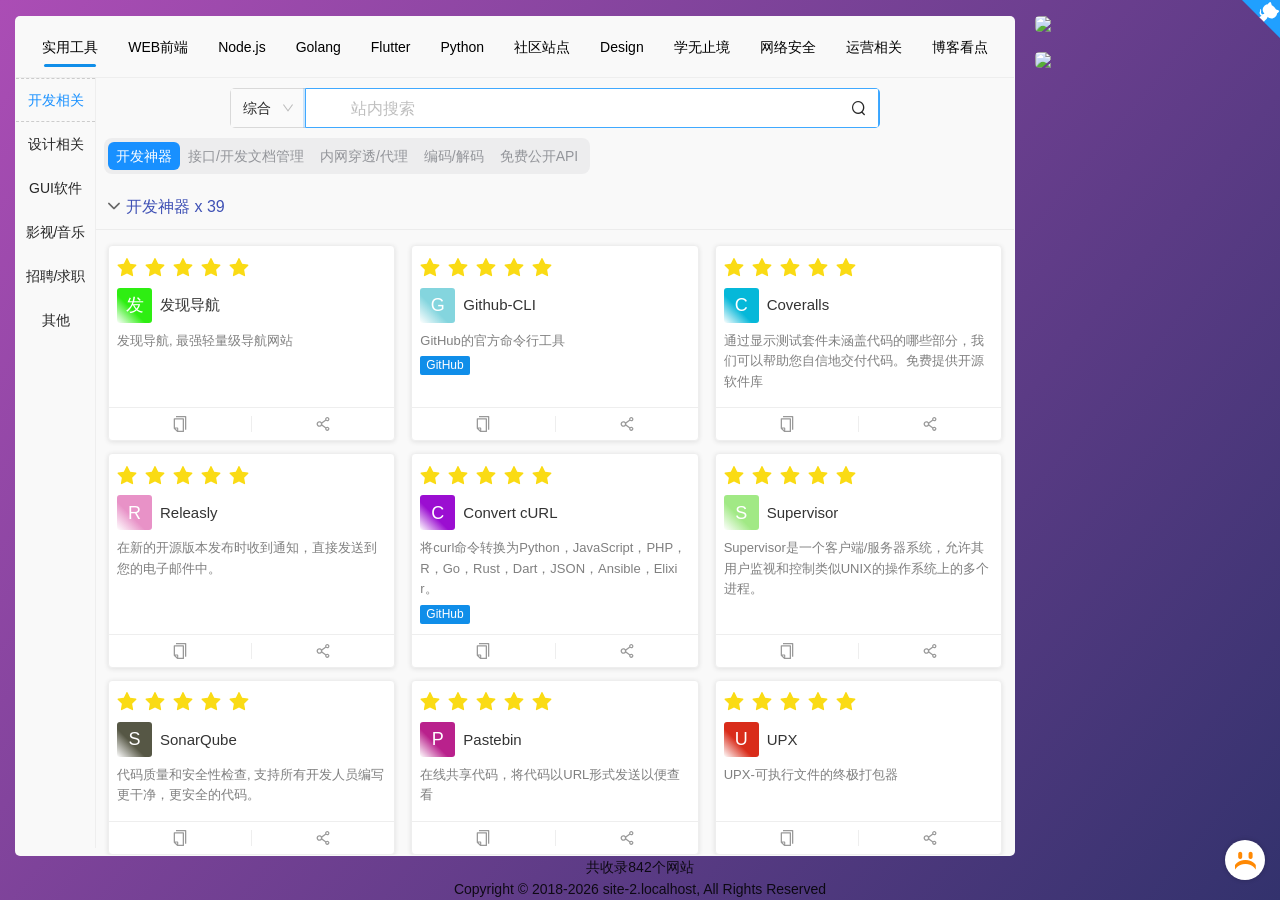
==== commit de4dfb37: "Deploying to gh-pages from @ Quanda666/nav@6498b551bfc64ae93d0e8c7183b129045ee1f915 🚀" ====
--- a/index.html
+++ b/index.html
@@ -47,24 +47,17 @@
     <!-- nav.pwa-start --><script>window.__PWA_ENABLE__=false;</script><!-- nav.pwa-end -->
     <link rel="manifest" href="manifest.webmanifest">
     <meta name="theme-color" content="#fff">
-  <style>@layer properties;@layer theme,base,components,utilities;@layer theme{:root{--font-sans:ui-sans-serif, system-ui, sans-serif, "Apple Color Emoji", "Segoe UI Emoji", "Segoe UI Symbol", "Noto Color Emoji";--font-mono:ui-monospace, SFMono-Regular, Menlo, Monaco, Consolas, "Liberation Mono", "Courier New", monospace;--color-red-400:oklch(70.4% .191 22.216);--color-red-500:oklch(63.7% .237 25.331);--color-orange-400:oklch(75% .183 55.934);--color-green-600:oklch(62.7% .194 149.214);--color-gray-500:oklch(55.1% .027 264.364);--color-gray-600:oklch(44.6% .03 256.802);--color-neutral-400:oklch(70.8% 0 0);--color-black:#000;--color-white:#fff;--spacing:.25rem;--text-xs:.75rem;--text-xs--line-height:calc(1 / .75);--text-base:1rem;--text-base--line-height:1.5 ;--font-weight-bold:700;--ease-in-out:cubic-bezier(.4, 0, .2, 1);--default-transition-duration:.15s;--default-transition-timing-function:cubic-bezier(.4, 0, .2, 1);--default-font-family:var(--font-sans);--default-mono-font-family:var(--font-mono)}}@layer base{*,:after,:before{box-sizing:border-box;margin:0;padding:0;border:0 solid}html{line-height:1.5;-webkit-text-size-adjust:100%;tab-size:4;font-family:var(--default-font-family, ui-sans-serif, system-ui, sans-serif, "Apple Color Emoji", "Segoe UI Emoji", "Segoe UI Symbol", "Noto Color Emoji");font-feature-settings:var(--default-font-feature-settings, normal);font-variation-settings:var(--default-font-variation-settings, normal);-webkit-tap-highlight-color:transparent}svg{display:block;vertical-align:middle}}@layer utilities{}@-webkit-keyframes nprogress-spinner{0%{-webkit-transform:rotate(0deg)}to{-webkit-transform:rotate(360deg)}}html,body{width:100%;height:100%}*,*:before,*:after{box-sizing:border-box}html{font-family:sans-serif;line-height:1.15;-webkit-text-size-adjust:100%;-ms-text-size-adjust:100%;-ms-overflow-style:scrollbar;-webkit-tap-highlight-color:rgba(0,0,0,0)}@-ms-viewport{width:device-width}body{margin:0;color:#000000d9;font-size:14px;font-family:-apple-system,BlinkMacSystemFont,Segoe UI,Roboto,Helvetica Neue,Arial,Noto Sans,sans-serif,"Apple Color Emoji","Segoe UI Emoji",Segoe UI Symbol,"Noto Color Emoji";font-variant:tabular-nums;line-height:1.5715;background-color:#fff;font-feature-settings:"tnum"}p{margin-top:0;margin-bottom:1em}html{--antd-wave-shadow-color:#1890ff;--scroll-bar:0}:root{--componentHeight:155px}html{-ms-text-size-adjust:100%;-webkit-text-size-adjust:100%}body{min-height:100vh;-webkit-font-smoothing:antialiased;-moz-osx-font-smoothing:grayscale;-webkit-overflow-scrolling:touch;font-size:14px}@property --tw-rotate-x{syntax:"*";inherits:false;}@property --tw-rotate-y{syntax:"*";inherits:false;}@property --tw-rotate-z{syntax:"*";inherits:false;}@property --tw-skew-x{syntax:"*";inherits:false;}@property --tw-skew-y{syntax:"*";inherits:false;}@property --tw-border-style{syntax:"*";inherits:false;initial-value:solid;}@property --tw-font-weight{syntax:"*";inherits:false;}@property --tw-outline-style{syntax:"*";inherits:false;initial-value:solid;}@property --tw-blur{syntax:"*";inherits:false;}@property --tw-brightness{syntax:"*";inherits:false;}@property --tw-contrast{syntax:"*";inherits:false;}@property --tw-grayscale{syntax:"*";inherits:false;}@property --tw-hue-rotate{syntax:"*";inherits:false;}@property --tw-invert{syntax:"*";inherits:false;}@property --tw-opacity{syntax:"*";inherits:false;}@property --tw-saturate{syntax:"*";inherits:false;}@property --tw-sepia{syntax:"*";inherits:false;}@property --tw-drop-shadow{syntax:"*";inherits:false;}@property --tw-drop-shadow-color{syntax:"*";inherits:false;}@property --tw-drop-shadow-alpha{syntax:"<percentage>";inherits:false;initial-value:100%;}@property --tw-drop-shadow-size{syntax:"*";inherits:false;}@property --tw-ease{syntax:"*";inherits:false;}@layer properties{@supports ((-webkit-hyphens: none) and (not (margin-trim: inline))) or ((-moz-orient: inline) and (not (color:rgb(from red r g b)))){*,:before,:after{--tw-rotate-x:initial;--tw-rotate-y:initial;--tw-rotate-z:initial;--tw-skew-x:initial;--tw-skew-y:initial;--tw-border-style:solid;--tw-font-weight:initial;--tw-outline-style:solid;--tw-blur:initial;--tw-brightness:initial;--tw-contrast:initial;--tw-grayscale:initial;--tw-hue-rotate:initial;--tw-invert:initial;--tw-opacity:initial;--tw-saturate:initial;--tw-sepia:initial;--tw-drop-shadow:initial;--tw-drop-shadow-color:initial;--tw-drop-shadow-alpha:100%;--tw-drop-shadow-size:initial;--tw-ease:initial}}}</style><link rel="stylesheet" href="styles-3RFBYO2W.css" media="print" onload="this.media='all'"><noscript><link rel="stylesheet" href="styles-3RFBYO2W.css"></noscript></head>
+  <style>@layer properties;@layer theme,base,components,utilities;@layer theme{:root{--font-sans:ui-sans-serif, system-ui, sans-serif, "Apple Color Emoji", "Segoe UI Emoji", "Segoe UI Symbol", "Noto Color Emoji";--font-mono:ui-monospace, SFMono-Regular, Menlo, Monaco, Consolas, "Liberation Mono", "Courier New", monospace;--color-red-400:oklch(70.4% .191 22.216);--color-red-500:oklch(63.7% .237 25.331);--color-orange-400:oklch(75% .183 55.934);--color-green-600:oklch(62.7% .194 149.214);--color-gray-500:oklch(55.1% .027 264.364);--color-gray-600:oklch(44.6% .03 256.802);--color-neutral-400:oklch(70.8% 0 0);--color-black:#000;--color-white:#fff;--spacing:.25rem;--text-xs:.75rem;--text-xs--line-height:calc(1 / .75);--text-base:1rem;--text-base--line-height:1.5 ;--font-weight-bold:700;--ease-in-out:cubic-bezier(.4, 0, .2, 1);--default-transition-duration:.15s;--default-transition-timing-function:cubic-bezier(.4, 0, .2, 1);--default-font-family:var(--font-sans);--default-mono-font-family:var(--font-mono)}}@layer base{*,:after,:before{box-sizing:border-box;margin:0;padding:0;border:0 solid}html{line-height:1.5;-webkit-text-size-adjust:100%;tab-size:4;font-family:var(--default-font-family, ui-sans-serif, system-ui, sans-serif, "Apple Color Emoji", "Segoe UI Emoji", "Segoe UI Symbol", "Noto Color Emoji");font-feature-settings:var(--default-font-feature-settings, normal);font-variation-settings:var(--default-font-variation-settings, normal);-webkit-tap-highlight-color:transparent}}@layer utilities{}@-webkit-keyframes nprogress-spinner{0%{-webkit-transform:rotate(0deg)}to{-webkit-transform:rotate(360deg)}}html,body{width:100%;height:100%}*,*:before,*:after{box-sizing:border-box}html{font-family:sans-serif;line-height:1.15;-webkit-text-size-adjust:100%;-ms-text-size-adjust:100%;-ms-overflow-style:scrollbar;-webkit-tap-highlight-color:rgba(0,0,0,0)}@-ms-viewport{width:device-width}body{margin:0;color:#000000d9;font-size:14px;font-family:-apple-system,BlinkMacSystemFont,Segoe UI,Roboto,Helvetica Neue,Arial,Noto Sans,sans-serif,"Apple Color Emoji","Segoe UI Emoji",Segoe UI Symbol,"Noto Color Emoji";font-variant:tabular-nums;line-height:1.5715;background-color:#fff;font-feature-settings:"tnum"}p{margin-top:0;margin-bottom:1em}html{--antd-wave-shadow-color:#1890ff;--scroll-bar:0}:root{--componentHeight:155px}html{-ms-text-size-adjust:100%;-webkit-text-size-adjust:100%}body{min-height:100vh;-webkit-font-smoothing:antialiased;-moz-osx-font-smoothing:grayscale;-webkit-overflow-scrolling:touch;font-size:14px}@property --tw-rotate-x{syntax:"*";inherits:false;}@property --tw-rotate-y{syntax:"*";inherits:false;}@property --tw-rotate-z{syntax:"*";inherits:false;}@property --tw-skew-x{syntax:"*";inherits:false;}@property --tw-skew-y{syntax:"*";inherits:false;}@property --tw-border-style{syntax:"*";inherits:false;initial-value:solid;}@property --tw-font-weight{syntax:"*";inherits:false;}@property --tw-outline-style{syntax:"*";inherits:false;initial-value:solid;}@property --tw-blur{syntax:"*";inherits:false;}@property --tw-brightness{syntax:"*";inherits:false;}@property --tw-contrast{syntax:"*";inherits:false;}@property --tw-grayscale{syntax:"*";inherits:false;}@property --tw-hue-rotate{syntax:"*";inherits:false;}@property --tw-invert{syntax:"*";inherits:false;}@property --tw-opacity{syntax:"*";inherits:false;}@property --tw-saturate{syntax:"*";inherits:false;}@property --tw-sepia{syntax:"*";inherits:false;}@property --tw-drop-shadow{syntax:"*";inherits:false;}@property --tw-drop-shadow-color{syntax:"*";inherits:false;}@property --tw-drop-shadow-alpha{syntax:"<percentage>";inherits:false;initial-value:100%;}@property --tw-drop-shadow-size{syntax:"*";inherits:false;}@property --tw-ease{syntax:"*";inherits:false;}@layer properties{@supports ((-webkit-hyphens: none) and (not (margin-trim: inline))) or ((-moz-orient: inline) and (not (color:rgb(from red r g b)))){*,:before,:after{--tw-rotate-x:initial;--tw-rotate-y:initial;--tw-rotate-z:initial;--tw-skew-x:initial;--tw-skew-y:initial;--tw-border-style:solid;--tw-font-weight:initial;--tw-outline-style:solid;--tw-blur:initial;--tw-brightness:initial;--tw-contrast:initial;--tw-grayscale:initial;--tw-hue-rotate:initial;--tw-invert:initial;--tw-opacity:initial;--tw-saturate:initial;--tw-sepia:initial;--tw-drop-shadow:initial;--tw-drop-shadow-color:initial;--tw-drop-shadow-alpha:100%;--tw-drop-shadow-size:initial;--tw-ease:initial}}}</style><link rel="stylesheet" href="styles-3RFBYO2W.css" media="print" onload="this.media='all'"><noscript><link rel="stylesheet" href="styles-3RFBYO2W.css"></noscript></head>
   <script>
     window.__TITLE__ = document.title
   </script>
   <body id="x-j-h">
     <app-xiejiahe>
-      <!-- nav.loading-start -->
-<style>
-  @keyframes my-rotate{0%{transform:rotate(0deg)}100%{transform:rotate(360deg)}}@keyframes loading-dash{0%{stroke-dasharray:1,200;stroke-dashoffset:0}50%{stroke-dasharray:90,150;stroke-dashoffset:-40px}100%{stroke-dasharray:90,150;stroke-dashoffset:-120px}}.g-loading{z-index:999;position:fixed;top:0;left:0;right:0;bottom:0;background:#fff;display: flex;justify-content: center;align-items: center;}.circular{width:30px;height:30px;animation:my-rotate 2s linear infinite;}.path{stroke-dasharray:90,150;stroke-dashoffset:0;stroke-width:5;stroke:#409eff;stroke-linecap:round;animation:loading-dash 1.5s ease-in-out infinite}
-</style><div class="g-loading">
-    <svg viewBox="25 25 50 50" class="circular">
-      <circle cx="50" cy="50" r="20" fill="none" class="path"/>
-    </svg>
-  </div>  
-<!-- nav.loading-end -->
+      <!-- nav.loading-start --><style>.l__1{z-index:999;position:fixed;top:0;left:0;right:0;bottom:0;background-color:#fff;display:flex;align-items:center;justify-content:center;flex-direction:column;}.l__2{width:200px;height:200px;background:url("https://gcore.jsdelivr.net/gh/xjh22222228/public@gh-pages/nav/0020f4d5-9f70-4b7f-87d4-61310d1db8d1.svg");background-repeat:repeat;}.l__3{font-size:18px;margin-top:15px;font-weight:bold;color:#000;}</style>
+<div class="l__1"><div class="l__2"></div><div class="l__3">......</div></div><!-- nav.loading-end -->
     </app-xiejiahe>
     <!-- nav.seo-start -->
-<div data-url="https://github.com/xjh22222228/nav" data-server-time="1749984700513" data-a="x.i.e-jiahe" data-date="2025-06-15 18:51:40" id="META-NAV" style="z-index:-1;position:fixed;top:-10000vh;left:-10000vh;">
+<div data-url="https://github.com/xjh22222228/nav" data-server-time="1749988253415" data-a="x.i.e-jiahe" data-date="2025-06-15 19:50:53" id="META-NAV" style="z-index:-1;position:fixed;top:-10000vh;left:-10000vh;">
 <div>发现导航</div><p>发现导航, 最强轻量级导航网站</p><div>Github-CLI</div><p>GitHub的官方命令行工具</p><div>Coveralls</div><p>通过显示测试套件未涵盖代码的哪些部分，我们可以帮助您自信地交付代码。免费提供开源软件库</p><div>Releasly</div><p>在新的开源版本发布时收到通知，直接发送到您的电子邮件中。</p><div>Convert cURL</div><p>将curl命令转换为Python，JavaScript，PHP，R，Go，Rust，Dart，JSON，Ansible，Elixir。</p><div>Supervisor</div><p>Supervisor是一个客户端/服务器系统，允许其用户监视和控制类似UNIX的操作系统上的多个进程。</p><div>SonarQube</div><p>代码质量和安全性检查, 支持所有开发人员编写更干净，更安全的代码。</p><div>Pastebin</div><p>在线共享代码，将代码以URL形式发送以便查看</p><div>UPX</div><p>UPX-可执行文件的终极打包器</p><div>askgit</div><p>使用SQL查询git存储库。生成报告，执行状态检查，分析代码库。</p><div>Sentry</div><p>Web应用程序，移动应用程序和游戏的实时崩溃报告。</p><div>randomuser</div><p>随机用户生成器是用于生成占位符用户信息的免费API。 获取个人资料照片，姓名等。 对于人们来说，就像Lorem Ipsum。</p><div>github-readme-stats</div><p>在你的 README 中 获取动态生成的 GitHub 统计信息</p><div>Hits</div><p>了解有多少人正在查看您的GitHub项目的简单方法</p><div>GitHub 文件加速</div><p>GitHub 文件加速</p><div>Shields IO</div><p>svg生成版本号图标</p><div>FunDebug</div><p>支持前端JavaScript，后端Node.js以及微信小程序错误监控</p><div>Asciiworld</div><p>WA！原来那些年程序猿搞怪的注释都在这里</p><div>jsfiddle</div><p>强大的前端代码在线演示的网站</p><div>CODEIF</div><p>变量命名神器</p><div>ASCIIFlow Infinity</div><p>无限的ASCII图表，保存到谷歌驱动器，调整大小，自由绘制，并直接输出到文本/HTML。</p><div>gitzip</div><p>它可以将GITHUB存储库的子文件夹/子目录作为zip并下载</p><div>Server酱</div><p>「Server酱」，英文名「ServerChan」，是一款「程序员」和「服务器」之间的通信软件。</p><div>mkcert</div><p>一个简单的零配置工具，可以使用您喜欢的任何名称制作本地可信赖的SSL开发证书</p><div>carbon</div><p>创建和分享源代码的精美图像</p><div>setup-ipsec-vpn</div><p>用于构建您自己的IPsec VPN服务器的脚本，在Ubuntu，Debian和CentOS上使用IPsec / L2TP和Cisco IPsec</p><div>nginxconfig</div><p>nginx配置生成器</p><div>GraphQL Explorer</div><p>GraphQL资源管理器利用真实的、实时的生产数据</p><div>patorjk</div><p>将文本转换成ASCII</p><div>lens</div><p>Lens控制Kubernetes集群所需的唯一IDE。它是适用于MacOS，Windows和Linux操作系统的独立应用程序。它是开源的，免费的。</p><div>public-apis</div><p>一些可用在 Web 或软件开发的开放 API 接口</p><div>astexplorer</div><p>一个Web工具，用于探索由各种解析器生成的AST</p><div>uTools</div><p>uTools是一个极简、插件化、跨平台的现代桌面软件。通过自由选配丰富的插件，打造你得心应手的工具集合</p><div>ihateregex</div><p>正则表达式备忘录</p><div>Oh My ZSH</div><p>是一个开放源代码，社区驱动的框架，用于管理zsh配置。</p><div>Tampermonkey</div><p>一款免费的浏览器扩展和最为流行的用户脚本管理器</p><div>Greasy Fork</div><p>提供用户脚本的网站</p><div>免费代理</div><p>免费HTTP代理IP</p><div>Google Workspace</div><p>Google Workspace状态信息中心</p><div>eoLinker接口管理平台</div><p>国内最大的在线接口管理服务方案供应商</p><div>YApi</div><p>YApi 是一个可本地部署的、打通前后端及QA的、可视化的接口管理平台</p><div>RAP2</div><p>Web接口管理工具，开源免费，接口自动化，MOCK数据自动生成，自动化测试，企业级管理。阿里妈妈MUX团队出品</p><div>showdoc</div><p>一个非常适合IT团队的在线API文档、技术文档工具</p><div>docsify</div><p>一个神奇的文档站点生成器</p><div>apiDoc</div><p>RESTful Web API文档生成器</p><div>docusaurus</div><p>易于维护的开源文档网站</p><div>禅道</div><p>禅道是灵活的项目管理软件</p><div>Tapd</div><p>一站式敏捷研发协作云平台, 凝聚腾讯研发方法及敏捷实践精髓, 助力企业研发更高效、协作更敏捷</p><div>Hoppscotch</div><p>一个免费，快速，美观的API请求构建器，供10万多个开发人员使用。(原名叫 Postwoman)</p><div>Sunny-Ngrok</div><p>一条命令解决的外网访问内网问题，无需任何配置，下载客户端之后直接一条命令让外网访问您的内网不再是距离</p><div>frp</div><p>一个快速反向代理，可帮助您将NAT或防火墙后面的本地服务器暴露给Internet。</p><div>zan-proxy</div><p>本地代码调试线上页面，环境再也不是问题</p><div>ngrok</div><p>ngrok是一个反向代理，通过在公共的端点和本地运行的 Web 服务器之间建立一个安全的通道。ngrok可捕获和分析所有通道上的流量，便于后期分析和重放</p><div>查MD5</div><p>MD5在线解密|md5在线破解|批量破解md5网站</p><div>JSON Web Tokens</div><p>jwt 在线解码</p><div>base64</div><p>base64在线解码编码</p><div>ipify</div><p>一个简单的公共IP地址API</p><div>归属地查询</div><p>淘宝免费归属地查询</p><div>draw</div><p>免费的在线图表软件，用于制作流程图、流程图、组织图、UML、ER和网络图</p><div>ProcessOn</div><p>免费在线作图工具,UML作图,UI界面原型设计,iOS原型设计,BPMN,流程图,思维导图,多人协作绘图</p><div>蓝湖</div><p>蓝湖是一款设计图共享平台,帮助互联网团队管理设计图</p><div>Zeplin</div><p>为设计师和前端而生的协作应用</p><div>幕布</div><p>极简大纲笔记 | 一键生成思维导图</p><div>声享</div><p>在线制作 PPT，让分享更有价值</p><div>墨刀</div><p>原型设计工具，web原型设计工具，app原型设计工具</p><div>小智LOGO</div><p>LOGO在线制作神器 - 3分钟完成LOGO设计在线生成</p><div>创客贴</div><p>一款简单易用、功能强大的线上图形设计工具</p><div>在线制作图表</div><p>信息图表是一种易于使用的信息图表和图表制造商。创建和分享美丽的信息图表，在线报告和互动地图。在这里做你自己</p><div>CLIPPING MAGIC</div><p>删除图像背景在线。使背景透明，白色等编辑，裁剪，旋转，固定颜色，添加阴影，一款在线抠图工具</p><div>稿定抠图</div><p>稿定设计是一款专为淘宝店主、新媒体运营人员和修图爱好者打造的免费在线抠图工具。</p><div>UZER.ME</div><p>超级应用空间致力于全生命周期的文档管理,无需安装,即可在线编辑Office, CAD,PS等任意格式文档,支持远程协作,全文检索,版本管理,权限管理,安全外发等.提高工作效率,降低安全风险</p><div>launchaco</div><p>免费在线制作LOGO</p><div>鹿班</div><p>鹿班 - 让设计更美好(阿里出品)</p><div>图片裁剪</div><p>在线裁剪照片大小尺寸</p><div>Bitwarden</div><p>个人和企业在任何设备上存储，共享和保护敏感数据的最简单，最安全的方法</p><div>Typeora</div><p>Typora是一款跨平台的最小Markdown编辑器，可为Markdown读者和作家提供无缝的体验</p><div>iterm2</div><p>iTerm2是Terminal的替代品，是iTerm的后续产品</p><div>Sourcetree</div><p>美丽的Git GUI中的简单性和强大功能</p><div>charles</div><p>Charles是HTTP代理/ HTTP监视器/反向代理，使开发人员可以查看其计算机与Internet之间的所有HTTP和SSL / HTTPS通信。这包括请求，响应和HTTP标头（其中包含cookie和缓存信息）。</p><div>Tunnelblick</div><p>适用于macOS的免费开源OpenVPN VPN客户端服务器软件。</p><div>Keka</div><p>macOS文件存档器, 储存更多，私密分享</p><div>Kap</div><p>使用Web技术构建的开源屏幕录像机。</p><div>Vscode</div><p>VScode是一款轻量级的编辑器，自由。 建立在开源上。 无处不在。</p><div>zenmap</div><p>开源免费的网络发现工具，通过它能够找出网络上在线的主机，并测试主机上哪些端口处于监听状态，接着通过端口确定主机上运行的应用程序类型与版本信息，最后利用它还能侦测出操作系统的类型和版本</p><div>obsproject</div><p>免费和开源软件，用于视频录制和实时流。</p><div>hyper</div><p>基于WEB技术的终端</p><div>Listary</div><p>Listary是Windows的革命性搜索实用程序，它使休闲用户和高级用户都能快速找到文件并启动应用程序！</p><div>vmware</div><p>利用VMware提供的软件定义的云，移动性，网络和安全解决方案来建立您的数字基础。</p><div>parallels</div><p>Mac和Windows虚拟化|管理Mac|VDI和RDS解决方案</p><div>mumu Android模拟器</div><p>网易MuMu[手游模拟器][安卓模拟器]</p><div>DBeaver</div><p>适用于开发人员，数据库管理员，分析师和所有需要使用数据库的人员的免费的多平台数据库工具。支持所有流行的数据库：MySQL，PostgreSQL，SQLite，Oracle，DB2，SQL Server，Sybase，MS Access，Teradata，Firebird，Apache Hive，Phoenix，Presto等</p><div>RedisDesktopManager</div><p>Redis Desktop Manager（又名RDM）—是用于Windows，Linux，MacOS和iPadOS的快速Redis数据库管理应用程序。</p><div>Sequel Pro</div><p>Sequel Pro是一个快速，易于使用的Mac数据库管理应用程序，用于处理MySQL数据库。</p><div>Robo 3T</div><p>一个现代，强大且由社区驱动的MongoDB管理工具</p><div>DataGrip</div><p>jetbrains出品的数据库管理系统</p><div>tableplus</div><p>用于关系数据库的现代，本地且友好的GUI工具：MySQL，PostgreSQL，SQLite等</p><div>TeamViewer</div><p>TeamViewer远程连接控制软件是一款随时随地连接到远程桌面电脑、移动设备及Iot,让远程连接过程更加的快速和安全,轻松实现对文件、网络及程序的实时支持或访问。</p><div>向日葵</div><p>向日葵远程控制软件是一款免费的集远程控制电脑手机、远程桌面连接、远程开机、远程管理、支持内网穿透的一体化远程控制管理工具软件</p><div>v2ray</div><p>用于构建代理绕过网络限制的平台。</p><div>clash</div><p>Go中基于规则的隧道</p><div>哔哩哔哩</div><p>国内知名的视频弹幕网站，这里有最及时的动漫新番，最棒的ACG氛围，最有创意的Up主</p><div>爱奇艺</div><p>拥有海量、优质、高清的网络视频的大型视频网站，专业的网络视频播放平台</p><div>Youtube</div><p>全球最大的视频网站</p><div>斗鱼</div><p>斗鱼 - 每个人的直播平台</p><div>疯狂影视搜索</div><p>疯狂影视搜索是一款全能影视搜索引擎，帮你找到最新影视资源，一站拥有无尽影视资源</p><div>全民vip视频在线解析</div><p>免费全网VIP视频会员免广告看电影！优酷vip解析，爱奇艺vip解析，腾讯vip解析，乐视vip解析，芒果vip解析</p><div>蜜蜂剪辑</div><p>免费在线视频剪辑、视频制作、视频剪切、视频转gif等实用功能</p><div>kk高清影院</div><p>kk高清影院,1080p电影下载,高清电影迅雷下载,免费高清电影网</p><div>自由的音乐</div><p>自由的音乐是一个免费试听并下载全网音乐的网站</p><div>智联招聘</div><p>智联招聘，更懂你的价值</p><div>前程无忧</div><p>招聘网,人才网,求职,找工作</p><div>BOSS直聘</div><p>BOSS直聘是权威领先的招聘网，开启人才网招聘求职新时代，让求职者与Boss直接开聊、加快面试、即时反馈，找工作就来BOSS直聘和Boss开聊吧</p><div>ResumeSample</div><p>程序员简历模板系列, WEB/IOS/Android/C++/node等以及通用程序员简历模板</p><div>程序员找工作黑名单</div><p>有些事情，应该被记住</p><div>看准网</div><p>看准网★中国领先的职场信息平台,专注于公司评论,晒工资,工资待遇,面试,公司福利等.您可以在看准网上匿名分享您的职业信息</p><div>TinyPNG</div><p>智能PNG和JPEG压缩，以质量和文件大小的完美平衡来优化您的图像</p><div>Squoosh</div><p>在浏览器中用不同的编解码器压缩和比较图像(Google出品)</p><div>草料二维码</div><p>用专业的二维码产品帮助企业创造价值</p><div>Feed 验证器</div><p>验证RSS是否符合标准规范</p><div>淘捏捏</div><p>淘宝信誉查询 - 淘捏捏卖家工具箱 淘宝信誉查询_淘宝信用查询_淘宝小号查询_淘宝黑号查询</p><div>天眼查</div><p>人人都在用商业安全工具_企业信息查询_公司查询_工商查询_企业信用信息查询系统</p><div>语雀</div><p>优雅高效的在线文档编辑与协同工具，让每个企业轻松拥有文档中心 - 阿里巴巴</p><div>求是潮云U盘</div><p>临时文件上传, 快速和稳定</p><div>云转换</div><p>在线免费转换视频,音频,YouTube视频到文字,视频到文字,音频到文字,语音转换成文字</p><div>Picdiet</div><p>独特且强悍的JavaScript算法，能极速压缩80%的图片大小，而不损害其质量</p><div>easyicon</div><p>在线图标转换ico、icns</p><div>Smallpdf</div><p>压缩pdf、各种文件格式转换pdf</p><div>Cool Backgrounds</div><p>生成非常酷的彩色背景图像</p><div>Unsplash Source</div><p>随机生成图片链接</p><div>石墨文档</div><p>一款轻便、简洁的在线协作文档工具，PC端和移动端全覆盖，支持多人同时对文档编辑和评论...</p><div>Emoji searcher</div><p>Emoji表情大全</p><div>imgURL</div><p>ImgURL是一个简单、纯粹的图床程序，让个人图床多一个选择</p><div>拷贝兔</div><p>跨平台分享工具，纯Web，IOS，MAC，Linux，Android互传</p><div>表格工具</div><p>一个功能强大的在线表格编辑器，支持Excel、Markdown、JSON、CSV、HTML等格式的相互转换</p><div>360查字体</div><p>360查字体 - 查版权，免纠纷</p><div>sejda</div><p>在线HTML转换pdf</p><div>AI人工智能图片放大</div><p>Bigjpg - 使用开源waifu2x人工智能深度卷积神经网络（CNN）智能无损免费放大图片</p><div>VVV文档在线导出工具</div><p>免费下载百度文库文档</p><div>在线文件编码识别</div><p>在线文件编码识别</p><div>iptv</div><p>收集来自世界各地的5000多个公共IPTV频道</p><div>临时邮箱</div><p>10分钟邮箱，临时邮箱，临时邮，临时电子邮箱，24小时邮箱，一次性邮箱，匿名邮箱，安全邮箱</p><div>jQuery</div><p>jQuery是一个JavaScript函数库</p><div>webpack</div><p>webpack是一个模块打包器</p><div>Babel</div><p>用于编写下一代 JavaScript 的编译器</p><div>ESLint</div><p>可组装的JavaScript和JSX检查工具</p><div>stylelint</div><p>一个强大的现代样式风格的linter</p><div>Mocha</div><p>Mocha是JavaScript的一种单元测试框架，既可以在浏览器环境下运行，也可以在Node.js环境下运行</p><div>MUI</div><p>MUI: 最接近原生APP体验的高性能前端框架</p><div>rollup</div><p>Rollup 是一个 JavaScript 模块打包器，可以将小块代码编译成大块复杂的代码，例如 library 或应用程序</p><div>standard</div><p>JavaScript样式指南，带有linter和自动代码修复程序</p><div>Faker</div><p>在Node.js和浏览器中生成大量逼真的假数据</p><div>sweetalert</div><p>JavaScript Alert 的漂亮替代品</p><div>Sortable</div><p>一个JavaScript库，用于在现代浏览器和触摸设备上对拖放列表进行重新排序</p><div>formilyjs</div><p>Formily 是一个由阿里巴巴集团多 BU 共建的面向中后台复杂场景的表单解决方案，它也是一个表单框架</p><div>rough-notation</div><p>一个小的JavaScript库，用于在网页上创建手绘动画并为其添加动画效果</p><div>AntV</div><p>AntV 是蚂蚁金服全新一代数据可视化解决方案</p><div>Lodash</div><p>Lodash是一个一致性、模块化、高性能的 JavaScript 实用工具库</p><div>Swiper</div><p>轻量级的移动设备触控滑块的js框架，使用硬件加速过渡</p><div>fastclick</div><p>Polyfill 解决移动端具有300ms延迟的库</p><div>Layer</div><p>丰富多样的Web弹出层组件,可轻松实现Alert/Confirm/Prompt/普通提示/页面区块/iframe/tips等等几乎所有的弹出交互</p><div>moment.js</div><p>一个轻量级的JavaScript日期库，用于解析，验证，操作和格式化日期</p><div>js-cookie</div><p>一个简单，轻量级的JavaScript API，用于处理浏览器cookie</p><div>qs</div><p>具有嵌套支持的查询字符串解析器</p><div>Mock.js</div><p>生成随机数据，拦截 Ajax 请求</p><div>GITALK</div><p>凹凸实验室出品的一款基于 Github Issue 和 Preact 开发的评论插件</p><div>prism</div><p>轻巧，强大，优雅的代码语法高亮</p><div>nprogress</div><p>顶部加载进度条</p><div>iNotify</div><p>JS实现浏览器标题闪烁，滚动，语音提示，Chrome/Safari/FireFox/IE通知</p><div>html2canvas</div><p>最流行的JavaScript屏幕截图</p><div>dayjs</div><p>使用与Moment.js兼容的API来解析，验证，操作和显示现代浏览器的日期和时间</p><div>JsBarcode</div><p>易于使用但功能强大的条形码生成器，适用于Web和Node.js</p><div>clipboard.js</div><p>现代复制到剪贴板。没有Flash。只需3kb gzipped。</p><div>lib-flexible</div><p>可伸缩布局方案, 淘宝rem解决方案</p><div>js-xss</div><p>根据白名单过滤HTML(防止XSS攻击)</p><div>mescroll</div><p>精致的下拉刷新和上拉加载 js框架.支持vue,完美运行于移动端和主流PC浏览器</p><div>better-scroll</div><p>灵感来自iscroll，它具有更好的滚动性能</p><div>pinyinjs</div><p>一个实现汉字与拼音互转的小巧web工具库</p><div>ms</div><p>使用此包可以轻松地将各种时间格式转换为毫秒。</p><div>ramda</div><p>适用于JavaScript程序员的实用函数库</p><div>decimal.js</div><p>JavaScript的任意精度Decimal类型 (0.1+0.2=0.3)</p><div>copy-to-clipboard</div><p>简单的模块公开copy功能，它将尝试使用execCommand与特定于IE的clipboardData接口的回退，最后，通常prompt使用适当的文本内容和消息</p><div>path-to-regexp</div><p>将字符串路径转换成正则表达式</p><div>autosize</div><p>autosize是一个小的独立脚本，可以自动调整textarea域的高度以适合文本</p><div>shake.js</div><p>监听手机设备摇动</p><div>progressbar</div><p>可以轻松地为Web创建响应式和时尚的进度栏。动画即使在移动设备上也表现良好</p><div>easy-mock</div><p>Easy Mock 是一个可视化，并且能快速生成模拟数据的持久化服务</p><div>Clamp.js</div><p>JS版本的多行文本溢出省略</p><div>json-bigint</div><p>带有bigints支持的JSON.parse / stringify</p><div>exif-js</div><p>用于读取EXIF图像元数据的JavaScript库</p><div>lunr.js</div><p>Lunr.js是一个用于浏览器的小型全文本搜索库。它为JSON文档建立索引，并提供一个简单的搜索界面来检索与文本查询最匹配的文档</p><div>hotkeys</div><p>强大的Javascript库，用于捕获键盘输入和输入的按键组合。它没有依赖性。</p><div>dom-to-image</div><p>使用HTML5 canvas从DOM节点生成图像</p><div>single-spa</div><p>使微前端变得简单</p><div>qiankun</div><p>为微型前端提供快速，简单和完整的解决方案</p><div>nanoid</div><p>一个很小的，安全的，URL友好的，唯一的JavaScript字符串ID生成器。</p><div>Numeral-js</div><p>一个用于格式化和处理数字的javascript库</p><div>ua-parser-js</div><p>用于从userAgent字符串检测浏览器，引擎，操作系统，CPU和设备类型/模型。支持浏览器和node.js环境</p><div>hammer.js</div><p>一个用于多点触摸手势的javascript库</p><div>i18next</div><p>i18next是一个非常流行的国际化框架，适用于浏览器或任何其他JavaScript环境（例如，node.js）。</p><div>js-lingui</div><p>JavaScript的可读，自动化和优化（5 kb）国际化</p><div>wow.js</div><p>基于Animate.css,向下滚动页面时显示CSS动画,轻松自定义动画设置：样式，延迟，长度，偏移，迭代...</p><div>Waves</div><p>受Google材质设计启发的点击效果, 波纹效果</p><div>velocity</div><p>加速JavaScript动画</p><div>anime</div><p>轻量级的JavaScript动画库。它适用于任何CSS属性，单个CSS转换，SVG或任何DOM属性以及JavaScript对象</p><div>Hover-Buttons</div><p>hover动画CSS / SCSS按钮</p><div>JavaScript-MD5</div><p>JavaScript MD5实现。兼容服务器端环境，如node.js，RequireJS等模块加载器和所有Web浏览器</p><div>js-sha1</div><p>JavaScript的简单SHA1哈希函数支持UTF-8编码。</p><div>js-base64</div><p>JavaScript的Base64实现</p><div>jsSHA</div><p>SHA-1，SHA-224，SHA3-224，SHA-256，SHA3-256，SHA-384，SHA3-384，SHA-512，SHA3-512，SHAKE128 ，和SHAKE256以及HMAC</p><div>crypto-js</div><p>加密标准的JavaScript库</p><div>pdf.js</div><p>PDF.js是一个使用HTML5构建的可移植文档格式（PDF）查看器</p><div>webuploader</div><p>百度出品，采用大文件分片并发上传，极大的提高了文件上传效率。</p><div>pdfmake</div><p>纯JavaScript中的客户端/服务器端PDF打印, HTML转换Pdf</p><div>ViewerJS</div><p>JavaScript中的文档阅读器, pdf/ppt/opt/odt等文件渲染成HTML</p><div>filepond</div><p>灵活而有趣的JavaScript文件上传库</p><div>FileSaver.js</div><p>客户端保存文件的解决方案，非常适合在客户端上生成文件的Web应用程序</p><div>jsPDF</div><p>一个使用JavaScript生成PDF的库</p><div>PhotoSwipe</div><p>适用于移动和桌面的JavaScript图像库, 图片预览</p><div>viewerjs</div><p>javascript图片预览</p><div>howler.js</div><p>现代 Web 音频 javascript 库</p><div>DPlayer</div><p>哇，这么可爱的HTML5 danmaku视频播放器</p><div>APlayer</div><p>哇，这么可爱的HTML5音乐播放器</p><div>three.js</div><p>JavaScript 3D引擎</p><div>flowy</div><p>创建流程图的最小JavaScript库</p><div>incubator-echarts</div><p>浏览器的功能强大的交互式图表和可视化库</p><div>d3</div><p>借助SVG，Canvas和HTML使数据栩栩如生。</p><div>uikit</div><p>一款轻量级、模块化的前端框架可快速构建强大的web前端界面</p><div>JsBridge</div><p>android java和javascript桥接，灵感来自微信webview jsbridge</p><div>DSBridge-Android</div><p>一个现代的跨平台JavaScript桥接，通过它您可以在JavaScript和本机之间同步或异步地调用彼此的功能</p><div>joi</div><p>对象模式验证</p><div>validator.js</div><p>字符串验证插件、表单验证</p><div>async-validator</div><p>异步验证器</p><div>yup</div><p>无效的简单对象架构验证</p><div>localForage</div><p>离线存储，使用简单但功能强大的API包装IndexedDB，WebSQL或localStorage。</p><div>introjs</div><p>为您的网站和项目提供新功能介绍和逐步用户指南的更好方法</p><div>shepherd</div><p>引导您的用户浏览您的应用程序</p><div>bootstrap-tour</div><p>使用Twitter Bootstrap Popovers快速方便地进行产品浏览</p><div>React</div><p>用于构建用户界面的 JavaScript 库</p><div>React Router</div><p>React 路由管理</p><div>Redux</div><p>React 状态管理</p><div>create-react-app</div><p>React官方脚手架</p><div>React Redux</div><p>Redux的官方React绑定(通常配合redux使用)</p><div>redux-actions</div><p>Redux的Flux标准action实用程序(用于生成action)</p><div>redux-thunk</div><p>Redux的Thunk中间件, 用于处理异步逻辑</p><div>redux-saga</div><p>一个旨在使应用程序副作用（即异步事物，如数据获取和不纯的东西，如访问浏览器缓存）更容易管理，执行更高效，易于测试，以及更好地处理故障的库</p><div>React Native</div><p>使用React构建原生APP程序的框架</p><div>React Navigation</div><p>为您的本地应用程序提供路由和导航</p><div>expo</div><p>用于制作跨平台移动应用程序的Expo平台</p><div>ant-design-mobile-rn</div><p>一个基于 React Native 的 UI 组件库</p><div>Ant Design</div><p>Ant Design - A UI Design Language</p><div>MATERIAL-UI</div><p>React 组件用于更快速、更简便的 web 开发。你也可以建立你自己的设计系统，或者从 Material Design 开始</p><div>element</div><p>elementUI组件库</p><div>react-bootstrap</div><p>基于Bootstrap 3构建的组件库</p><div>evergreen</div><p>Evergreen是一个React UI框架，用于在Web上构建雄心勃勃的产品。由Segment带给您。</p><div>@alifd/next</div><p>@alifd/next 是 Alibaba Fusion Design 的官方 React 实现, 赋能企业中后台产品开发</p><div>zent</div><p>Zent 是有赞 PC 端 WebUI 规范的 React 实现，提供了一整套基础的 UI 组件以及一些常用的业务组件</p><div>React95</div><p>装修一新的现代的应用程序做出React Windows95的UI组件。</p><div>rsuite</div><p>React Suite 是一套 React 组件库，为后台产品而生。同时也是一个具有贴心设计以及对开发者友好的 UI 框架</p><div>chakra-ui</div><p>适用于您的React应用程序的简单，模块化和可访问的UI组件</p><div>Ant Design Mobile</div><p>一个基于 Preact / React / React Native 的 UI 组件库</p><div>React Helmet</div><p>这个可重用的反应组件将管理对文档头的所有更改</p><div>react-image-crop</div><p>用于React的响应式图像裁剪工具</p><div>React Helmet</div><p>这个可重用的反应组件将管理对文档头的所有更改</p><div>react-transition-group</div><p>当React组件进入或离开DOM时执行动画的简单方法</p><div>React Loadable</div><p>用于加载具有promise的组件的更高阶组件 - 路由懒加载</p><div>react-swipe</div><p>基于swipe.js封装的react组件/走马灯</p><div>Ant Motion</div><p>使用 Ant Motion 能够快速在 React 框架中使用动画,我们提供了单项，组合动画，以及整套解决方案</p><div>video-react</div><p>网络视频播放器使用React库从头开始构建HTML5世界</p><div>react-keeper</div><p>一个react路由库，更适合移动端使用，拥有缓存等功能</p><div>Fusion Design</div><p>基于React构建的Web可配置组件库</p><div>recharts</div><p>基于 React和D3 的组合式图表库</p><div>react-json-view</div><p>JSON查看器</p><div>BizCharts</div><p>基于G2和React的强大数据可视化库</p><div>react-draggable</div><p>一个简单的组件，用于使元素可拖动</p><div>react-slick</div><p>react走马灯组件</p><div>react-color</div><p>react 拾色器</p><div>react-intl</div><p>国际化React应用程序。这个库提供了React组件和一个API，用于格式化日期，数字和字符串，包括复数形式和处理翻译</p><div>react-data-grid</div><p>使用React构建的类似于Excel的网格组件，具有编辑器，键盘导航，复制和粘贴等功能</p><div>react-virtualized</div><p>React组件可有效呈现大型列表和表格数据</p><div>react-live</div><p>一个用于实时编辑React组件的灵活组件库</p><div>formik</div><p>在React中轻松创建表单</p><div>react-move</div><p>一个React组件，它创建可移动，可拖动，可调整大小，可缩放，可旋转，可扭曲，可收缩，可分组，可捕捉。</p><div>react-dnd</div><p>React DnD是一组React实用程序，可帮助您构建复杂的拖放接口，同时保持组件分离</p><div>react-beautiful-dnd</div><p>漂亮的和可访问的拖放列表</p><div>react-rnd</div><p>一个可调整大小且可拖动的React组件。</p><div>ANT DESIGN PRO</div><p>开箱即用的中台前端/设计解决方案</p><div>enzyme</div><p>适用于React的JavaScript测试实用程序</p><div>Jest</div><p>Jest是一个令人愉快的JavaScript测试框架，专注于简单性。</p><div>umijs</div><p>插件化的企业级前端应用框架。</p><div>DvaJS</div><p>基于React和Redux的轻量级和elm风格框架</p><div>umijs/hooks</div><p>你可以将 umi hooks 使用在任何地方，和任意组件库搭配使用。虽然我们的代码示例都是基于 ant design 的，但是并不代表我们的 Hooks 只能和 ant design 配合使用</p><div>umi-plugin-cache-route</div><p>路由缓存，类似vue keep-alive</p><div>React.js 小书</div><p>这是一本关于 React.js 的小书</p><div>TypeScript-React-Starter</div><p>TypeScript和React的入门模板，带有详细的README，描述了如何将两者结合使用。</p><div>react-redux-typescript-guide</div><p>TypeScript中的React和 Redux - 使用说明</p><div>Mobx</div><p>简单、可扩展的状态管理</p><div>next.js</div><p>服务端渲染框架、SEO解决方案</p><div>nwb</div><p>适用于Web的React，Preact，Inferno和Vanilla JS应用，React库和其他npm模块的工具包，无需配置</p><div>ahooks</div><p>为 React Hooks 而生</p><div>react-app-rewired</div><p>覆盖create-react-app webpack配置而不弹出</p><div>Vue.js</div><p>渐进式JavaScript 框架</p><div>Vue Router</div><p>Vue Router 是 Vue.js 官方的路由管理器</p><div>Vuex</div><p>Vuex 是一个专为 Vue.js 应用程序开发的状态管理模式。</p><div>vue-devtools</div><p>vue.js调试工具</p><div>vue-cli</div><p>Vue.js开发的标准脚手架工具</p><div>vuepress</div><p>Vue 驱动的静态网站生成器</p><div>Vue SSR</div><p>Vue服务端渲染、SEO解决方案</p><div>vue-class-component</div><p>用于类式Vue组件的ECMAScript / TypeScript装饰器。</p><div>eslint-plugin-vue</div><p>Vue.js的官方ESLint插件</p><div>vite</div><p>Vite是一个经过验证的Web开发人员构建工具，可在开发过程中通过本机ES模块导入为您的代码提供服务，并将其与Rollup捆绑在一起进行生产</p><div>Vue 组合式 API</div><p>Vue 组合式 API在线文档阅读</p><div>iView</div><p>一套基于 Vue.js 的高质量UI 组件库</p><div>Element</div><p>一套为开发者、设计师和产品经理准备的基于 Vue 2.0 的桌面端组件库</p><div>Element Plus</div><p>支持Vue3.0的Element</p><div>Muse-UI</div><p>基于 Vue 2.0 优雅的 Material Design UI 组件库</p><div>Ant Design Vue</div><p>这里是 Ant Design 的 Vue 实现，开发和服务于企业级后台产品</p><div>vuetify</div><p>让Vue和Material Design的强大力量在开发上助您一臂之力</p><div>bootstrap-vue</div><p>BootstrapVue为Vue.js提供了最全面的Bootstrap 4组件和网格系统实现之一，并提供了广泛的自动WAI-ARIA可访问性标记</p><div>vue-material</div><p>Vue material简单，轻巧，完全符合Google Material Design规范</p><div>buefy</div><p>Buefy是一个基于Bulma框架和设计的Vue.js响应式UI组件的轻量级库。</p><div>vant</div><p>轻量、可靠的移动端 Vue 组件库</p><div>vux</div><p>一个凑合的 Vue.js 移动端 UI 组件库</p><div>cube-ui</div><p>基于 Vue.js 实现的精致移动端组件库</p><div>Mand Mobile</div><p>面向金融场景的Vue移动端UI组件库，丰富、灵活、实用，快速搭建优质的金融类产品，让复杂的金融场景变简单</p><div>Mint UI</div><p>基于 Vue.js 的移动端组件库</p><div>NutUI</div><p>一套京东风格的轻量级移动端Vue组件库</p><div>vue-awesome-swiper</div><p>基于swiper封装的轮播图组件</p><div>vue-meta</div><p>管理Vue 2.0组件中的页面元信息。支持SSR + Streaming</p><div>vue-scroller</div><p>Vue Scroller是Vonic UI 的基础组件。为了平滑滚动，拉动刷新和无限加载。</p><div>vue-infinite-loading</div><p>Vue.js的无限滚动插件(支持向上和向下)</p><div>iview-admin</div><p>基于iView的Vue 2.0管理系统模板</p><div>nuxt</div><p>Vue.js 通用应用框架</p><div>创建nuxt的脚手架工具</div><p>create-nuxt-app</p><div>Angular</div><p>一个框架，移动 & 桌面</p><div>angular-cli</div><p>用于Angular CLI脚手架工具</p><div>augury</div><p>Angular调试和可视化工具</p><div>NG-ZORRO</div><p>基于Ant Design的Angular企业级UI组件</p><div>ng-bootstrap</div><p>基于Bootstrap 4的Angular组件</p><div>element-angular</div><p>Element Angular组件库</p><div>primeng</div><p>PrimeNG是Angular的丰富UI组件的集合</p><div>material</div><p>Material Design是一个统一的视觉，动作和交互设计系统的规范，适用于不同的设备。</p><div>material</div><p>Material Design是一个统一的视觉，动作和交互设计系统的规范，适用于不同的设备。</p><div>小程序开发</div><p>微信小程序</p><div>小游戏开发</div><p>微信小游戏</p><div>mpvue</div><p>Vue.js 开发小程序的前端框架。框架基于 Vue.js 核心</p><div>wepy</div><p>官方小程序组件化开发框架</p><div>mpx</div><p>Mpx是一款致力于提高小程序开发体验的增强型小程序框架(滴滴出品，基于vue)</p><div>uni-app</div><p>uni-app 是使用 Vue 语法开发小程序、H5、App的统一框架</p><div>omix</div><p>腾讯原生小程序框架 OMIX 2.0</p><div>vant-weapp</div><p>轻量、可靠的小程序 UI 组件库</p><div>weui-wxss</div><p>这是一套基于样式库weui-wxss开发的小程序扩展组件库，同微信原生视觉体验一致的UI组件库</p><div>wxParse</div><p>wxParse-微信小程序富文本解析自定义组件，支持HTML及markdown解析</p><div>mpvue-wxParse</div><p>适用于 Mpvue 的微信小程序富文本解析自定义组件</p><div>echarts-for-weixin</div><p>ECharts 的微信小程序版本</p><div>腾讯位置服务</div><p>微信小程序原生LBS能力的最佳拍档</p><div>ColorUI</div><p>鲜亮的高饱和色彩，专注视觉的小程序组件库</p><div>weapp-input-frame</div><p>验证码、支付密码输入框组件</p><div>JS接口签名校验工具</div><p>微信 JS 接口签名校验工具</p><div>接口调试工具</div><p>微信公众平台接口调试工具</p><div>computed</div><p>小程序自定义组件 computed / watch 扩展</p><div>awesome-github-wechat-weapp</div><p>微信小程序开源项目库汇总</p><div>awesome-wechat-weapp</div><p>微信小程序开发资源汇总</p><div>微信开放社区</div><p>小程序开发者专区，微信公众平台,微信开放社区,开发者专区</p><div>wechat-format</div><p>微信公众号排版编辑器，转换 Markdown 到微信特制的 HTML</p><div>微信开放平台</div><p>微信开放平台</p><div>CSS3 UI Lib</div><p>CSS动画集成、在线调试阴影</p><div>CSS Sprites Generator</div><p>CSS雪碧图生成</p><div>CSS渐变调试器</div><p>前端开发调试CSS渐变必备神器</p><div>Animista</div><p>在线生成CSS动画</p><div>CSS Gradient</div><p>CSS渐变调试并生成CSS代码</p><div>Grabient</div><p>CSS渐变调试并生成CSS代码，还可以角度变换</p><div>px与em单位转换</div><p>px与em单位转换</p><div>CSS三角形產生器</div><p>CSS三角形產生器 - 使用純CSS繪畫三角形</p><div>SassMeister</div><p>将sass语法转换成CSS语法</p><div>transfonter</div><p>字体图标转换Base64</p><div>Loading集合</div><p>上千种Loading认你选</p><div>CSS Reference</div><p>css参考是一个免费的视觉指导css。它以最受欢迎的特性为特色，并用插图和动画示例对其进行说明</p><div>在线CSS阴影调试</div><p>CSS3 Box Shadow(阴影)效果在线调试工具</p><div>正则表达式验证器</div><p>验证JavaScript正则表达式</p><div>JSON在线解析及格式化验证</div><p>json在线解析,json格式化,json格式验证,json转xml,xml转json</p><div>prettier</div><p>Prettier是一个固定的代码格式化程序。它通过解析代码并使用自己的规则重新打印它来强制执行一致的样式，这些规则考虑了最大行长度，并在必要时包装代码</p><div>正则表达式在线测试</div><p>正则表达式在线测试</p><div>spy-debugger</div><p>微信调试，各种WebView样式调试、手机浏览器的页面真机调试。便捷的远程调试手机页面、抓包工具，支持：HTTP/HTTPS，无需USB连接设备</p><div>VConsole</div><p>一个轻量、可拓展、针对手机网页的前端开发者调试面板</p><div>Staticfile CDN</div><p>免费CDN服务，包括 JavaScript、CSS、图片和 swf 等静态文件</p><div>jsDelivr</div><p>jsDelivr – 开源 CDN</p><div>BootCDN</div><p>稳定、快速、免费的前端开源项目 CDN 加速服务</p><div>cdnjs</div><p>面向Web开发人员的免费和开源公共Web CDN！</p><div>FunDebug</div><p>支持前端JavaScript，后端Node.js以及微信小程序错误监控</p><div>前端兼容性查询</div><p>前端查询API各个厂商兼容性情况</p><div>Browserhacks</div><p>Browserhacks是来自各个互联网的浏览器特定CSS和JavaScript hacks的广泛列表。</p><div>Character Entity Reference Chart</div><p>字符实体参考图，&gt;</p><div>awesome-web-editor</div><p>开源web编辑器汇总列表</p><div>jsfiddle</div><p>强大的前端代码在线演示的网站</p><div>jsperf</div><p>jsPerf旨在提供一种简单的方法来创建和共享测试用例，通过运行基准测试来比较不同JavaScript代码段的性能</p><div>codesandbox</div><p>codesandbox是为Web应用程序定制的在线编辑器。</p><div>HTML Reference</div><p>所有HTML元素和属性的免费指南参考</p><div>jsbin</div><p>一个轻量级的html/css/js在线编辑器Debug调试器</p><div>jsfuck</div><p>JSFuck是基于JavaScript原子部分的深奥和教育性编程风格。它仅使用六个不同的字符来编写和执行代码。</p><div>Bootstrap</div><p>Bootstrap 是一个用于快速开发 Web 应用程序和网站的前端框架</p><div>Sass</div><p>Sass 是成熟、稳定、强大的 CSS 扩展语言</p><div>Less</div><p>Less 是一门 CSS 预处理语言,它扩展了 CSS 语言,增加了变量、Mixin、函数等特性</p><div>magic</div><p>CSS3动画特效</p><div>Animate.css</div><p>CSS动画的跨浏览器库,简单易用</p><div>normalize.css</div><p>使浏览器更加一致地呈现所有元素并符合现代标准。它只针对需要规范化的样式</p><div>Hover</div><p>CSS3动力悬停效果的集合，适用于链接，按钮，徽标，SVG，特色图像等</p><div>github-markdown-css</div><p>复制GitHub Markdown样式的最小CSS量</p><div>autoprefixer</div><p>Autoprefixer是一款自动管理浏览器前缀的插件，它可以解析CSS文件并且添加浏览器前缀到CSS内容里</p><div>vivify</div><p>Vivify是免费的CSS动画库。</p><div>cubic-bezier</div><p>在线制作CSS动画</p><div>iconfont</div><p>阿里妈妈MUX倾力打造的矢量图标管理、交流平台</p><div>Font Awesome</div><p>一套绝佳的图标字体库和CSS框架</p><div>LivIcons Evolution</div><p>会动的纯svg矢量图标库</p><div>ionicons</div><p>适用于Ionic Framework和Web应用程序的高级图标字体</p><div>material-design-icons</div><p>Google的Material Design图标</p><div>css battle</div><p>在线比拼CSS</p><div>学习CSS布局</div><p>学习CSS布局</p><div>TypeScript</div><p>TypeScript 是一种由微软开发的自由和开源的编程语言，它是JavaScript的一个超集</p><div>TypeSearch</div><p>搜索typescript 类型包 @types/node</p><div>DefinitelyTyped</div><p>高质量TypeScript类型定义的存储库</p><div>typescript-eslint</div><p>Monorepo用于所有工具，使ESLint能够支持TypeScript</p><div>awesome-typescript</div><p>用于客户端和服务器端开发的强大TypeScript资源的集合。在TypeScript中编写精彩的JavaScript</p><div>TypeScript 入门教程</div><p>TypeScript 入门教程</p><div>JavaScript 20 年</div><p>JavaScript 20 年</p><div>你不知道的JavaScript</div><p>你不知道的JavaScript</p><div>现代 JavaScript 教程</div><p>以最新的 JavaScript 标准为基准。通过简单但足够详细的内容，为你讲解从基础到高阶的 JavaScript 相关知识</p><div>ECMAScript 6入门</div><p>ECMAScript 6入门</p><div>JavaScript教程</div><p>JavaScript 标准参考教程</p><div>JavaScript Puzzlers</div><p>你真的了解JavaScript吗？来试试吧！</p><div>InterviewMap</div><p>打造最好的面试图谱</p><div>飞冰早报</div><p>飞冰早报</p><div>jsdoc</div><p>用于JavaScript的API文档生成器。</p><div>30 seconds of code</div><p>精选的有用JavaScript代码段集合，您可以在30秒或更短的时间内理解这些代码段。</p><div>33-js-concepts</div><p>JavaScript开发者应懂的33个概念</p><div>ECMAScript Proposals</div><p>跟踪ECMAScript 提案</p><div>ecma262</div><p>ECMA-262的状态，流程和文档</p><div>JavaScript 秘密花园</div><p>JavaScript 语言最古怪用法的文档集合</p><div>Airbnb JavaScript 编码规范</div><p>Airbnb JavaScript 编码规范</p><div>Daily-Interview-Question</div><p>工作日每天一道前端大厂面试题，祝大家天天进步，一年后会看到不一样的自己</p><div>javascript-algorithms</div><p>JavaScript 算法与数据结构</p><div>weekly</div><p>前端精读周刊</p><div>Node.js</div><p>Node.js® 是一个基于 Chrome V8 引擎 的 JavaScript 运行时</p><div>npm1</div><p>npm是JavaScript世界的包管理工具,并且是 Node.js 平台的默认包管理工具</p><div>urllib</div><p>在复杂的世界中请求HTTP(s)URL</p><div>formstream</div><p>multipart / form-data编码流，用于文件上传的帮助程序。</p><div>validate-npm-package-name</div><p>给我一个字符串，我会告诉你它是否是有效的npm软件包名称</p><div>Yarn</div><p>快速、可靠、安全的依赖管理</p><div>awesome-nodejs</div><p>Node.js软件包和资源</p><div>nodebestpractices</div><p>最大的Node.js最佳实践列表</p><div>NodeBB</div><p>基于Node.js的论坛软件，为现代网站</p><div>Ghost</div><p>Ghost 是基于 Node.js 构建的开源博客平台。Ghost 具有易用的书写界面和体验,博客内容默认采用 Markdown 语法书写。Ghost 的目标是取代臃肿的 Wordpress</p><div>nodebestpractices</div><p>Node.js 最佳实践, 最大的汇集，且每周都在增长 - 当前，超过50个最佳实现，样式指南，架构建议已经呈现</p><div>request</div><p>简化的HTTP请求客户端</p><div>superagent</div><p>一个小型渐进式客户端HTTP请求库，Node.js模块具有相同的API，具有许多高级HTTP客户端功能</p><div>axios</div><p>基于Promise的HTTP客户端，用于浏览器和node.js</p><div>node-fetch</div><p>一个轻量级的模块，将window.fetch带到Node.js</p><div>bent</div><p>带有async await的功能性JS HTTP客户端（Node.js和Fetch）</p><div>superagent-proxy</div><p>superagent代理扩展，这使您可以通过某种代理来代理HTTP请求</p><div>Puppeteer</div><p>Puppeteer是一个Node库，它提供了一个高级API来通过DevTools协议控制Chromium或Chrome</p><div>cypress</div><p>对浏览器中运行的所有内容进行快速，轻松和可靠的测试，（类Puppeteer）</p><div>Mocha</div><p>Node.js和浏览器的简单，灵活，有趣的JavaScript测试框架</p><div>chai</div><p>node.js的BDD/TDD断言框架和可以与任何测试框架配对的浏览器</p><div>ava</div><p>未来的JavaScript测试运行器</p><div>Jest</div><p>Jest是一个令人愉快的JavaScript测试框架，专注于简单性。</p><div>testcafe</div><p>一个Node.js工具，用于自动化端到端Web测试</p><div>jest-puppeteer</div><p>使用Jest＆Puppeteer运行测试 🎪✨</p><div>ts-jest</div><p>具有对Jest的Sourcemap支持的TypeScript预处理器</p><div>jest-extended</div><p>扩展 jest 匹配器</p><div>node-mysql2</div><p>node.js的快速node-mysql兼容的mysql驱动程序</p><div>sequelize</div><p>基于 promise 的 Node.js ORM, 目前支持 Postgres, MySQL, SQLite 和 Microsoft SQL Server. 它具有强大的事务支持, 关联关系, 读取和复制等功能</p><div>mongoose</div><p>mongodb对象模型设计用于在异步环境中工作。</p><div>ioredis</div><p>适用于Node.js，以性能为中心且功能齐全的Redis客户端。</p><div>objection.js</div><p>Objection.js是Node.js的一个ORM ，它旨在避免使用SQL和底层数据库引擎的全部功能，同时尽可能简单地将magic保持在最低限度。</p><div>nedb</div><p>JavaScript数据库，用于Node.js，nw.js，electron和浏览器</p><div>typeorm</div><p>ORM for TypeScript和JavaScript（ES7，ES6，ES5）。支持MySQL，PostgreSQL，MariaDB，SQLite，MS SQL Server，Oracle，WebSQL数据库。适用于NodeJS，浏览器，Ionic，Cordova和Electron平台</p><div>knexjs</div><p>PostgreSQL，MySQL和SQLite3的查询构建器，旨在灵活，可移植且易于使用。</p><div>node-redis</div><p>高性能Node.js Redis客户端。</p><div>node-canvas</div><p>node-canvas是Node.js的Cairo -backed Canvas实现。</p><div>svg-captcha</div><p>在node.js中生成svg验证码</p><div>ccap</div><p>node.js使用C++库CImg生成验证码，无需安装任何其他库或软件</p><div>text-to-svg</div><p>将文本转换为SVG路径而不依赖于本机</p><div>svg2png</div><p>使用PhantomJS将SVG转换为PNG</p><div>node-http-proxy</div><p>一个HTTP可编程代理库，支持websocket。它适用于实现反向代理和负载平衡器等组件</p><div>http-proxy-middleware</div><p>用于连接，快速和浏览器同步的单线程node.js http-proxy中间件（基于node-http-proxy）</p><div>esprima</div><p>ECMAScript解析基础架构，可进行多用途分析, 将代码转换成AST</p><div>recast</div><p>JavaScript AST转换器，非破坏性漂亮打印机和自动源映射生成器</p><div>node-xlsx</div><p>NodeJS excel文件解析器和构建器</p><div>fs-extra</div><p>操作系统文件，用于替代内置的fs模块</p><div>js-xlsx</div><p>SheetJS社区版 - 电子表格工具包</p><div>node-archiver</div><p>文件压缩</p><div>wechat-oauth</div><p>微信公共平台OAuth接口消息接口服务中间件与API SDK</p><div>wechat-api</div><p>微信公共平台API</p><div>wechat</div><p>微信公共平台消息接口服务中间件</p><div>wechaty</div><p>是适用于微信个人帐户的Bot SDK ，可以帮助您创建6行javascript的机器人</p><div>Glob</div><p>匹配文件。 **/*.js</p><div>prompts</div><p>轻巧，美观和用户友好的交互式提示</p><div>enquirer</div><p>时尚，直观和用户友好的提示</p><div>cli-table3</div><p>带有Node.JS的CLI的漂亮unicode表</p><div>commander.js</div><p>node.js命令行界面的完整解决方案，受Ruby指挥官的启发</p><div>ora</div><p>优雅的终端微调器</p><div>Inquirer.js</div><p>常用交互式命令行用户界面的集合</p><div>shelljs</div><p>Node.js的可移植Unix shell命令</p><div>download-git-repo</div><p>下载并提取git存储库（GitHub，GitLab，Bitbucket）</p><div>node-semver</div><p>node的semver解析器</p><div>node-progress</div><p>node.js的灵活ascii进度条</p><div>node-qrcode</div><p>二维码生成</p><div>open</div><p>打开URL，文件，可执行文件等内容。跨平台。</p><div>ssh2</div><p>用纯JavaScript编写的SSH2客户端和服务器模块，用于node.js</p><div>minimist</div><p>解析参数选项</p><div>node-clear</div><p>清空终端屏幕信息</p><div>chalk</div><p>终端字符串样式</p><div>yargs</div><p>通过解析参数并生成优雅的用户界面来帮助您构建交互式命令行工具。</p><div>handlebars</div><p>JavaScript模板引擎</p><div>ejs</div><p>JavaScript模板引擎</p><div>mustache.js</div><p>使用JavaScript的无逻辑{{mustache}}模板</p><div>node-xml2js</div><p>简单的XML到JavaScript对象转换器。它支持双向转换。使用sax-js和 xmlbuilder-js</p><div>iconv-lite</div><p>纯JavaScript中转换字符编码。</p><div>node-uuid</div><p>在JavaScript中生成符合RFC的UUID</p><div>nativefier</div><p>使任何网页成为桌面应用程序</p><div>getmac</div><p>通过Node.js获取当前计算机的mac地址</p><div>http-server</div><p>一个简单的零配置命令行http服务器</p><div>node-schedule</div><p>Node的类似cron-like和非not-cron-like的作业调度程序。</p><div>qrcode-terminal</div><p>QRCode终端版</p><div>localtunnel</div><p>localtunnel将您的localhost暴露给世界，以便于测试和共享！无需混淆DNS或部署只是为了让其他人测试您的更改</p><div>passport</div><p>Node.js的简单，不显眼的身份验证</p><div>parameter</div><p>参数验证工具</p><div>bytes</div><p>用于解析字符串字节, b/kb/mb/gb/tb/pb</p><div>js-yaml</div><p>JavaScript YAML解析器和转储器。非常快</p><div>acorn</div><p>一个小型，基于JavaScript的快速JavaScript解析器</p><div>figlet.js</div><p>用JavaScript编写的FIG驱动程序，旨在完全实现FIGfont规范, 生成ascii</p><div>node-printer</div><p>本机 node.js 打印机</p><div>fontmin</div><p>无缝缩小字体</p><div>morgan</div><p>Node.js的HTTP请求记录器中间件</p><div>jsdom</div><p>与Node.js一起使用的各种Web标准的JavaScript实现</p><div>Electron</div><p>使用 JavaScript, HTML 和 CSS 构建跨平台的桌面应用</p><div>electron-packager</div><p>通过JS或CLI自定义和封装您的Electron应用程序与特定于操作系统的软件包（.app，.exe等）</p><div>electron-installer-dmg</div><p>使用AppDMG为电子应用程序创建DMG安装程序</p><div>electron-vue</div><p>基于 vue (基本上是它听起来的样子) 来构造 electron 应用程序的样板代码。</p><div>electron-builder</div><p>一个开箱即用的完整解决方案，用于将Electron, Proton Native or Muon 打包、构建成支持macOS, Windows and Linux三大系统的，可”自动更新”的可发布安装程序</p><div>electron-react-boilerplate</div><p>基于React可扩展跨平台应用程序的App</p><div>menubar</div><p>Electron创建菜单栏桌面应用程序的高级方法。</p><div>nw.js</div><p>从DOM/WebWorker层,直接调用所有的Node模块，使用现有的web技术，开启一个全新的编写应用的方式</p><div>nw-builder</div><p>以编程方式或通过CLI 构建适用于Mac，Win和Linux的NW.js应用程序。</p><div>nwjs-ffmpeg-prebuilt</div><p>FFMpeg预构建的二进制文件具有专有的编解码器和构建窗口。</p><div>nest</div><p>Nest 是一个用于构建高效，可扩展的 Node.js 服务器端应用程序的框架。它使用渐进式 JavaScript，内置并完全支持 TypeScript（但仍然允许开发人员使用纯 JavaScript 编写代码）并结合了 OOP（面向对象编程），FP（功能编程）和 FRP（功能反应编程）的元素</p><div>awesome-nestjs</div><p>NestJS的精选列表</p><div>Egg.js</div><p>Egg.js 为企业级框架和应用而生，我们希望由 Egg.js 孕育出更多上层框架，帮助开发团队和开发人员降低开发和维护成本</p><div>egg-validate</div><p>基于 parameter 封装的参数验证插件</p><div>egg-mailer</div><p>基于 nodemailer 封装的参数验证插件</p><div>Koa</div><p>Koa -- 基于Node.js 平台的下一代web开发框架</p><div>Express</div><p>Express - 快速、开放、极简的 Web 开发框架</p><div>node-inspector</div><p>Node.js调试器基于Blink Developer Tools</p><div>debug</div><p>一个微小的JavaScript调试工具，以Node.js核心的调试技术为模型。适用于Node.js和Web浏览器</p><div>ndb</div><p>ndb是针对Node.js的改进调试体验，由Chrome DevTools启用</p><div>nvm</div><p>Node版本管理器 - 用于管理多个活动node.js版本的简单bash脚本</p><div>nvm-windows</div><p>适用于Windows的node.js版本管理实用程序</p><div>nvs</div><p>Node Version Switcher - 用于在Node.js的版本和分支之间切换的跨平台工具(受到nvm的启发)</p><div>n</div><p>Node.js版本管理：无配置文件，无复杂的API，非常简单</p><div>log4js-node</div><p>log4js 是一个 nodejs 日志管理工具，可以将日志以各种形式输出到各种渠道。</p><div>node-bunyan</div><p>用于node.js服务的简单快速的JSON日志记录模块</p><div>yeoman</div><p>一套用于自动化开发工作流程的工具</p><div>nodemailer</div><p>发送来自Node.js的电子邮件 - 很容易就像蛋糕一样！</p><div>gh-pages</div><p>将文件发布到GitHub上的gh-pages分支的常规任务</p><div>terser</div><p>适用于ES6+的JavaScript解析器，mangler和压缩器工具包</p><div>Awehunt</div><p>npm包下载量曲线对比图</p><div>nodemon</div><p>监视node.js应用程序中的任何更改并自动重新启动服务器 - 非常适合开发</p><div>pkg</div><p>将Node.js项目打包成可执行文件</p><div>npm-check-updates</div><p>查找package.json或bower.json允许的更新版本的软件包依赖项</p><div>husky</div><p>husky 可以防止错误的 git commit, git push 等</p><div>bundlephobia</div><p>找出在项目中添加新的依赖项的包大小</p><div>npm-run-all</div><p>一个CLI工具，可并行或顺序运行多个npm脚本</p><div>dotenv</div><p>从.env加载用于nodejs项目的环境变量</p><div>cross-env</div><p>运行跨平台设置和使用环境变量的脚本</p><div>nrm</div><p>npm源快速切换， npm, cnpm, taobao, nj, 内网</p><div>Deno</div><p>一个安全的运行时的JavaScript和TypeScript</p><div>Deno 标准库</div><p>Deno 标准库</p><div>Deno</div><p>适用于Deno的Visual Studio Code插件</p><div>Golang</div><p>Go编程语言</p><div>go.dev</div><p>大规模构建快速，可靠，高效的软件</p><div>awesome-go</div><p>精选的Go框架，库和软件的精选列表</p><div>Goproxy</div><p>中国最可靠的 Go 模块代理</p><div>Go语言中文网</div><p>Go语言中文网</p><div>Go标准库中文文档</div><p>Go标准库中文文档</p><div>gin</div><p>Gin是用Go（Golang）编写的Web框架。它具有类似于martini的API，其性能比httprouter快40倍。如果您需要性能和良好的生产率，您会喜欢Gin</p><div>beego</div><p>beego是用于Go编程语言的开源，高性能Web框架</p><div>martini</div><p>Go的经典Web框架</p><div>echo</div><p>高性能，简约的Go Web框架</p><div>iris</div><p>最快的HTTP / 2 Go Web框架。AWS Lambda，gRPC，MVC，唯一路由器，Websocket，会话，测试套件，依赖注入等。expressjs和laravel的真正继承者|</p><div>fiber</div><p>Fiber是一个受Express启发的Web框架，建立在Fasthttp（Go最快的HTTP引擎）的基础上。 旨在简化零内存分配和性能的情况，以便快速开发。</p><div>Fyne</div><p>基于Material Design的Go跨平台GUI</p><div>logrus</div><p>Go的结构化，可插入日志记录。</p><div>zap</div><p>在Go中实现快速，结构化，水平的日志记录。</p><div>gorm</div><p>适用于Golang的绝佳ORM库，旨在对开发人员友好</p><div>ent</div><p>用于Go的简单但功能强大的实体框架，可轻松构建和维护具有大型数据模型的应用程序。</p><div>mysql</div><p>Go MySQL驱动程序是Go（golang）数据库/ sql包的MySQL驱动程序</p><div>sqlite3</div><p>sqlite3驱动程序</p><div>pq</div><p>适用于database/sql的Pure Go Postgres驱动程序</p><div>redis</div><p>用于Golang的类型安全的Redis客户端</p><div>json-iterator</div><p>高性能100％兼容的“ encoding / json”替代产品</p><div>blackfriday</div><p>Markdown处理器，安全、快速。</p><div>goldmark</div><p>用Go语言编写的markdown解析器。易于扩展，符合标准（CommonMark），结构合理。</p><div>goquery</div><p>接近jQuery语法的DOM解析库</p><div>go-yaml</div><p>yaml包使Go程序能够轻松地对yaml值进行编码和解码, 可以快速可靠地解析和生成YAML数据。</p><div>xurls</div><p>从文本中提取Urls</p><div>govalidator</div><p>参数验证程序，用于字符串，数字，切片和结构</p><div>validator</div><p>基于标签对结构和各个字段实现值验证。</p><div>ip</div><p>获取公网IP地址、v4/v6</p><div>terminal</div><p>提供了用于处理终端的支持功能，这在UNIX系统上很常见</p><div>gopsutil</div><p>用于检索正在运行的进程和系统利用率（CPU，内存，磁盘，网络，传感器）的信息。它主要用于系统监视，概要分析和限制进程资源以及管理正在运行的进程</p><div>air</div><p>Go热重载</p><div>go-micro</div><p>分布式系统开发框架</p><div>xlsx</div><p>xlsx是一个库，用于简化在Go程序中读写Microsoft Excel最新版本使用的XML格式。</p><div>email</div><p>Go强大而灵活的电子邮件库。</p><div>websocket</div><p>Go的一种快速，经过测试且广泛使用的WebSocket实现</p><div>jwt-go</div><p>Golang 实现的 JSON WEB TOKEN</p><div>cron</div><p>Go 实现的 cron 包</p><div>qrcode</div><p>二维码生成</p><div>casbin</div><p>权限管理库，支持Golang中的访问控制模型，如ACL，RBAC，ABAC</p><div>resty</div><p>用于Go的简单HTTP和REST客户端库</p><div>grpc-go</div><p>gRPC的Go语言实现。基于HTTP/2的RPC</p><div>colly</div><p>Colly提供了一个干净的界面来编写任何种类的爬虫</p><div>cors</div><p>使用net / http可配置的处理程序来处理CORS请求</p><div>color</div><p>CLI 控制台颜色渲染工具库, 支持Windows</p><div>cli</div><p>一个简单，快速且有趣的软件包，用于在Go中构建命令行应用</p><div>cobra</div><p>Cobra既是用于创建功能强大的现代CLI应用程序的库，又是用于生成应用程序和命令文件的程序</p><div>pb</div><p>Golang的控制台进度栏</p><div>mpb</div><p>Go cli应用程序的多进度条</p><div>promptui</div><p>命令行应用程序的交互式提示</p><div>godotenv</div><p>从`.env`文件加载环境变量。</p><div>go-prompt</div><p>受python-prompt-toolkit启发，在Go中构建强大的交互式提示。</p><div>gvm</div><p>Go版本管理器，类似 nvm</p><div>json-to-go</div><p>在线 JSON 转 Struct结构体</p><div>golangci-lint</div><p>Go的快速Linters Runner</p><div>The Go Playground</div><p>在线运行Golang</p><div>nuclei</div><p>Nuclei是基于模板的可配置目标扫描的快速工具，具有广泛的可扩展性和易用性。</p><div>jaeger</div><p>分布式链路追踪</p><div>delve</div><p>Delve是Go编程语言的调试器。</p><div>Go 入门指南</div><p>《The Way to Go》中文译本，中文正式名《Go 入门指南》</p><div>Go语言圣经</div><p>Go语言圣经 《The Go Programming Language》 中文版本</p><div>Go WEB 编程</div><p>Golang电子书介绍如何使用Golang建立网络</p><div>Go简易教程</div><p>《The Little Go Book》中文译本，中文正式名《Go简易教程》</p><div>Go by Example 中文版</div><p>Go by Example 是对 Go 基于实践的介绍，包含一系列带有注释说明的示例程序。</p><div>Go语言之旅</div><p>本指南涵盖了该语言的大部分重要特性，主要包括：基础、方法和接口、并发等</p><div>Go语言101</div><p>一本着墨于Go语法语义以及运行时相关知识点的编程指导书（Go 1.15就绪）。 此书旨在尽可能地帮助Go程序员更深更全面地理解Go语言</p><div>Go语言高级编程</div><p>本书涵盖CGO、Go汇编语言、RPC实现、Web框架实现、分布式系统等高阶主题，针对Go语言有一定经验想深入了解Go语言各种高级用法的开发人员(不推荐新手)</p><div>Mastering GO</div><p>《Mastering GO》中文译本，《玩转 GO》。</p><div>Mastering GO2</div><p>Mastering Go 第二版中文版来袭！</p><div>100天从新手到大师</div><p>Golang - 100天从新手到大师</p><div>project-layout</div><p>Go标准布局结构，项目架构结构参考。</p><div>编码规范</div><p>Uber Go 语言编码规范</p><div>Gin实战</div><p>WEB 框架Gin实战</p><div>Dart</div><p>Dart语言</p><div>DartPad</div><p>在线运行Dart语法</p><div>Dart packages</div><p>Dart packages</p><div>Flutter</div><p>Flutter是谷歌的移动UI框架，可以快速在iOS和Android上构建高质量的原生用户界面。 Flutter可以与现有的代码一起工作。在全世界，Flutter正在被越来越多的开发者和组织使用，并且Flutter是完全免费、开源的</p><div>Flutter Icon</div><p>Flutter内置Icon组件图标速查表</p><div>imei_plugin</div><p>用flutter在Android中获取imei的插件</p><div>multi_image_picker</div><p>Flutter插件，可让您在iOS和Android上显示多图像选择器。</p><div>sqflite</div><p>SQLite flutter plugin</p><div>dio</div><p>dio是一个强大的Dart Http请求库，支持Restful API、FormData、拦截器、请求取消、Cookie管理、文件上传/下载、超时、自定义适配器等</p><div>fish-redux</div><p>一个基于Redux状态管理的组合式flutter应用程序框架。它适用于建筑中型和大型应用。</p><div>flutter_pulltorefresh</div><p>一个提供上拉加载和下拉刷新的组件,同时支持Android和Ios</p><div>json_serializable</div><p>JSON序列化和反序列化的代码</p><div>flutter_swiper</div><p>flutter最强大的siwiper, 多种布局方式，无限轮播，Android和IOS双端适配</p><div>FlutterToast</div><p>适用于Flutter的Android Toast插件</p><div>dart-uuid</div><p>生成 RFC4122(v1,v4,v5) UUIDs</p><div>fluwx</div><p>Flutter版微信SDK.WeChat SDK for flutter.</p><div>Material Design</div><p>Material是一个由开源代码支持的设计系统，可以帮助团队构建高质量的数字体验</p><div>Flutter实战</div><p>Flutter实战</p><div>samples</div><p>Flutter示例和演示的集合</p><div>flutter-go</div><p>flutter 开发者帮助 APP，包含 flutter 常用 140+ 组件的demo 演示与中文文档</p><div>Flutter-Notebook</div><p>flutter相关功能demo的集合，它能够帮助您快速学习一些零碎的知识</p><div>plugins</div><p>Flutter团队维护的Flutter插件</p><div>awesome-flutter</div><p>很棒的清单，精选了最好的Flutter库，工具，教程，文章等</p><div>flutter-do</div><p>330+Widgets在线查看预览和使用。</p><div>flutter_wanandroid</div><p>基于Google Flutter的WanAndroid客户端，支持Android和iOS。包括BLoC、RxDart 、国际化、主题色、启动页、引导页，拥有较好的项目结构&比较规范的代码</p><div>Best-Flutter-UI-Templates</div><p>Best-Flutter-UI-模板, 对所有人完全免费。其内置的Flutter Dart。</p><div>Python</div><p>是一种解释型、面向对象、动态数据类型的高级程序设计语言。</p><div>PyPi</div><p>使用Python软件包索引查找，安装和发布Python软件包</p><div>PCU</div><p>python-check-updates, 检查 pip 当前依赖包最新版本</p><div>requests</div><p>requests是一个简单而优雅的HTTP库。</p><div>aiohttp</div><p>用于asyncio和Python的异步HTTP客户端/服务器框架</p><div>Scrapy</div><p>一个用于Python的快速高级Web爬虫框架。</p><div>selenium</div><p>浏览器自动化框架和生态系统。</p><div>beautifulsoup</div><p>可以从HTML或XML文件中提取数据的Python库</p><div>Pillow</div><p>友好的PIL前叉，是一个出色的图像处理库</p><div>numpy</div><p>使用Python进行科学计算的基本软件包。</p><div>pandas</div><p>功能强大的Python数据分析工具包</p><div>rich</div><p>Rich是一个Python库，用于在终端中提供富文本和精美的格式。</p><div>Fire</div><p>Python Fire是一个用于从绝对任何Python对象自动生成命令行界面（CLI）的库。</p><div>colorama</div><p>Python中简单的跨平台彩色终端文本</p><div>tqdm</div><p>适用于Python和CLI的快速，可扩展的进度栏</p><div>paramiko</div><p>领先的Python SSHv2协议库</p><div>click</div><p>Python可组合命令行界面工具包</p><div>JMESPath</div><p>JMESPath是JSON的查询语言</p><div>Django</div><p>具有期限的完美主义者的Web框架。</p><div>flask</div><p>用于构建Web应用程序的Python微框架。</p><div>简明 Python 教程</div><p>旨在于介绍如何使用 Python 语言进行编程的自由图书。它以教材与指南的形式为入门者介绍 Python 语言。如果你对电脑知识的了解仅限于如何保存文本文件的话，那这本书就是为你准备的。</p><div>100天从新手到大师</div><p>Python - 100天从新手到大师</p><div>Python 入门指南</div><p>Python 入门指南</p><div>What the f*ck Python!</div><p>一些有趣且鲜为人知的 Python 特性.</p><div>awesome-python-cn</div><p>Python 资源大全中文版</p><div>cheatsheet</div><p>Python大全备忘单</p><div>awesome-python</div><p>精选的Python框架，库，软件和资源的精选清单。</p><div>segmentfault</div><p>是中文领域最大的技术问答交流社区平台</p><div>掘金</div><p>一个帮助开发者成长的社区</p><div>DiyCode1</div><p>致力于构建开发工程师高端交流分享社区</p><div>黑客派</div><p>黑客派是程序员和设计师的聚集地，汇聚了严谨求实的工程师和富有创意的设计师</p><div>Node.js专业中文社区</div><p>国内最专业的 Node.js 开源技术社区，致力于 Node.js 的技术研究</p><div>吾爱破解</div><p>吾爱破解关注PC软件安全和移动安全领域，致力于软件安全与病毒分析的前沿</p><div>FreeBuf</div><p>FreeBuf黑客与极客,国内关注度最高的全球互联网安全媒体平台</p><div>IMWeb</div><p>Web前端 腾讯IMWeb 团队社区</p><div>Stack Overflow</div><p>全球最大的技术问答网站，是一个与程序相关的IT技术问答网站</p><div>React社区</div><p>React论坛社区</p><div>众成翻译</div><p>中国最好的技术翻译社区，最懂译者的翻译平台，奇虎360最大前端团队“奇舞团”出品</p><div>MDN web docs</div><p>Mozilla 开发者社区，是一个完整的学习平台，你可以在这里深入学习Web技术以及能够驱动Web的软件</p><div>DEV Community</div><p>在这里程序员分享想法并帮助彼此成长</p><div>V2EX</div><p>创意工作者们的社区</p><div>知乎</div><p>知乎，中文互联网最大的知识分享和社交平台</p><div>简书</div><p>简书是一个创作社区，任何人均可以在其上进行创作</p><div>小专栏</div><p>小专栏是一个专业人士的创作知识社区，在这里您可以看到各个领域最专业的专栏和观点</p><div>Hacker News</div><p>Hacker News</p><div>程序员客栈</div><p>程序员客栈是领先的程序员自由工作平台，未来互联网企业用人方式。提供优秀程序员为您进行网站建设制作、测试运维服务、人工智能AI、大数据区块链、软件开发等优质服务</p><div>职Q</div><p>智联招聘旗下专业的招聘求职社交问答平台，覆盖了求职、招聘、职业规划、升职加薪、面试技巧、工作经验分享等热门话 题，涉及各种行业职场问题，1.5亿用户的职场社区</p><div>煎蛋</div><p>煎蛋以译介方式传播网络新鲜资讯</p><div>Github</div><p>面向开源及私有软件项目的托管平台</p><div>码云</div><p>码云专为开发者提供稳定、高效、安全的云端软件开发协作平台</p><div>GitLab</div><p>用于仓库管理系统的开源项目，使用Git作为代码管理工具，并在此基础上搭建起来的web服务</p><div>Coding</div><p>面向开发者的云端开发平台，提供 git/svn 代码托管，代码质量分析，在线WebIDE，项目管理...</p><div>觅元素</div><p>觅元素,为您提供免费设计元素,设计元素的资源站</p><div>千库网</div><p>致力于为设计师提供最优质的素材</p><div>花瓣网</div><p>花瓣，陪你做生活的设计师</p><div>Dribbble</div><p>Dribbble是展示和宣传，推广，发现和探索设计的地方</p><div>万素网</div><p>万素网致力于为国内各行业设计师，网站编辑，新媒体工作人员提供免费png素材与背景图片服务</p><div>ArtStation</div><p>ArtStation是游戏，电影，媒体和娱乐艺术家的展示平台。它使艺术家能够以流畅的方式展示他们的作品集，发现和保持灵感，并与新的机会联系起来。</p><div>Design Templates - Canva</div><p>设计模板 - Canva</p><div>Unsplash</div><p>美丽，免费的照片。由世界上最慷慨的摄影师社区赠送。</p><div>稿定设计</div><p>电商素材、新媒体配图、手机海报等。</p><div>unDraw</div><p>带有开源插图的设计项目，可满足您可以想象和创建的任何想法。 免费使用您的颜色创建漂亮的网站，产品和应用程序</p><div>UI中国用户体验设计平台</div><p>UI中国用户体验平台,中国用户体验联盟理事单位。国内极具影响力的设计平台之一。十多年来,携手会员150万+,共同致力于为设计师与企业搭建健康的设计生态！</p><div>GitHub Octodex</div><p>由GitHub Design团队创建和维护的所有吉祥物素材</p><div>Collect UI</div><p>从每日ui档案库及其他收集的每日灵感。 根据Dribbble拍摄的照片，手工挑选，每天更新</p><div>icons8</div><p>下载免费图标，音乐，素材图片，矢量，UX插图和视频音乐</p><div>vectorlogo</div><p>3000多种精美的SVG徽标，非常适合您的自述文件或积分页面</p><div>shareicon</div><p>超过25万个icon免费集合</p><div>SVG Logos</div><p>超过1000+SVG Logos集合</p><div>iconfont</div><p>阿里妈妈MUX倾力打造的矢量图标管理、交流平台</p><div>iconscount</div><p>免费下载图标，插图和库存照片</p><div>创客贴</div><p>一款简单易用、功能强大的线上图形设计工具</p><div>Ps Play</div><p>Ps Play - 移动设计零阻力</p><div>鹿班</div><p>鹿班 - 让设计更美好(阿里出品)</p><div>fontspace</div><p>6500+免费字体下载</p><div>Color Hunt</div><p>Color Hunt是一个免费开放的平台，可通过数千种精选的时尚调色板来激发色彩灵感</p><div>Docker — 从入门到实践</div><p>Docker — 从入门到实践</p><div>Docker官方映像文档</div><p>docker-library中的Docker官方映像文档</p><div>Docker Hub</div><p>Docker 镜像仓库</p><div>Docker-Compose</div><p>使用Docker定义和运行多容器应用程序</p><div>git-manual</div><p>Git常用命令参考手册 (推荐学习)</p><div>GitHub Docs</div><p>github 官方帮助文档</p><div>awesome-actions</div><p>精选的GitHub上很棒的Action列表</p><div>Github - Actions</div><p>Github 官方Actions 资源列表</p><div>growing-up</div><p>程序猿成长计划</p><div>nginx</div><p>nginx参考文档</p><div>Nginx开发从入门到精通</div><p>Nginx开发从入门到精通</p><div>redis</div><p>Redis 是一个开源（BSD许可）的，内存中的数据结构存储系统，它可以用作数据库、缓存和消息中间件。 它支持多种类型的数据结构</p><div>MySQL</div><p>MySQL数据库服务是一个完全托管的数据库服务，可使用世界上最受欢迎的开源数据库来部署云原生应用程序。 它是百分百由MySQL原厂开发，管理和提供支持</p><div>免费的编程中文书籍索引</div><p>免费的编程中文书籍索引</p><div>Zlibrary</div><p>Z-Library 项目部分. 全球最大的数字图书馆, 电子书</p><div>IT-eBOOK</div><p>IT类技术书籍PDF</p><div>Refactoring.Guru</div><p>22种常用设计模式</p><div>Linux 常用命令参考手册</div><p>Linux 常用命令参考手册</p><div>developer-roadmap</div><p>2020年成为网络开发人员的路线图</p><div>Devhints</div><p>WEB开发速查表，mysql/go/java/js/bash/react/git...</p><div>linux-command</div><p>Linux命令大全搜索工具，内容包含Linux命令手册、详解、学习、搜集</p><div>learn-regex</div><p>正则表达式学习</p><div>the-art-of-command-line</div><p>命令行的艺术</p><div>Peter Beverloo</div><p>Chrome浏览器命令参数参考手册</p><div>vimrc</div><p>vim配置参考手册</p><div>Jenkins</div><p>Jenkins是开源CI&CD软件领导者， 提供超过1000个插件来支持构建、部署、自动化， 满足任何项目的需要</p><div>learnxinyminutes-docs</div><p>在Y分钟内学习X</p><div>Vscode Docs</div><p>Vscode 扩展开发文档</p><div>YAML教程</div><p>YAML教程</p><div>Chrome Extension</div><p>谷歌浏览器扩展插件开发文档</p><div>菜鸟教程</div><p>提供了编程的基础技术教程, 介绍了HTML、CSS、Javascript、Python，Java，Ruby，C，PHP , MySQL等各种编程语言的基础知识。 同时本站中也提供了大量的在线实例，通过实例，您可以更好的学习编程</p><div>慕课网</div><p>慕课网-程序员的梦工厂</p><div>极客学院</div><p>致力于“让IT学习更有效”，以实战为特色，为注重自我提升的IT从业者提供高品质职业教育</p><div>腾讯课堂</div><p>腾讯课堂 - 专业的在线教育平台</p><div>i春秋</div><p>【i春秋】-专注网络安全_信息安全_白帽子的在线学习_教育_培训平台</p><div>实验吧</div><p>实验吧是国内最大的在线虚拟机实验IT教育平台</p><div>合天网安实验室</div><p>合天网安实验室是支持在线实验的信息安全学习的大型服务平台</p><div>网易云课堂</div><p>网易云课堂 - 领先的实用技能学习平台</p><div>蓝桥</div><p>蓝桥是国内领先的IT在线编程及在线实训学习平台，专业导师提供精选的实践项目，创新的技术使得学习者无需配置繁琐的本地环境，随时在线流畅使用</p><div>W3Cschool</div><p>编程狮，是一个专业的W3C前端开发及编程入门学习平台</p><div>LeetCode</div><p>提高你的编码技能，快速找到一份工作。这是扩展你知识和为下一次面试做好准备的最佳地方。</p><div>牛客网</div><p>牛客网是互联网求职神器，C++、Java、前端、产品、运营技能学习/备考/求职题库</p><div>CS-Notes</div><p>技术面试必备基础知识、Leetcode、计算机操作系统、计算机网络、系统设计、Java、Python、C++</p><div>数据结构和算法动态可视化</div><p>数据结构和算法动态可视化</p><div>algorithm-pattern</div><p>算法模板，最科学的刷题方式，最快速的刷题路径，你值得拥有~</p><div>乌云网镜像</div><p>WooYun是一个位于厂商和安全研究者之间的漏洞报告平台,注重尊重,进步,与意义</p><div>安全联盟</div><p>安全联盟 - 国内最大的第三方网络安全数据共享交换平台</p><div>360网站安全检测</div><p>为站长免费提供了网站漏洞检测、网站漏洞修复、网站后门检测、木马查杀，网址安全查询等服务</p><div>红黑联盟</div><p>红黑联盟作为老牌的信息安全网站,致力于培训电脑技术高手.网站集网络安全,系统网络,编程开发,网站建设等频道于一体</p><div>知道创宇</div><p>知道创宇，网络空间安全专家，长期致力于为政府、企业类客户提供完善的云安全解决方案</p><div>安全周</div><p>关注安全资讯 专注资源共享</p><div>全球被黑站点统计系统</div><p>主要通过网络搜集国内被黑网站信息，统计分析数据，为部署安全型网络提供强有力的依据...</p><div>安全脉搏</div><p>高质量的全球互联网安全媒体和技术平台,安全爱好者们交流与分享前沿安全技术的最佳社区</p><div>XSS-CTF</div><p>XSS-CTF 是一个练习和入门的XSS平台, 每一位WEB工程师都应具备的基础知识，提高网络安全意识</p><div>XSS测试</div><p>XSS小游戏</p><div>Pasteurize</div><p>XSS CTF</p><div>fiddler</div><p>Fiddler是一个用于HTTP调试的代理服务器应用程序</p><div>wireshark</div><p>是一个网络封包分析软件。网络封包分析软件的功能是撷取网络封包，并尽可能显示出最为详细的网络封包资料。Wireshark使用WinPCAP作为接口，直接与网卡进行数据报文交换</p><div>XSS平台-白帽安全测试</div><p>XSS平台是一个免费给白帽安全测试的平台</p><div>Security Headers</div><p>快速轻松地评估HTTP响应头的安全性</p><div>w9scan</div><p>一款全能型的网站漏洞扫描器，内置1200+插件可对网站进行一次规模的检测，功能包括但不限于web指纹检测、端口指纹检测、网站结构分析、各种流行的漏洞检测、爬虫以及SQL注入检测、XSS检测...</p><div>xray</div><p>xray 安全评估工具</p><div>cmd5</div><p>md5在线解密破解,md5解密加密</p><div>sqlmap</div><p>自动SQL注入和数据库接管工具</p><div>nmap</div><p>nmap是一个网络连接端扫描软件，用来扫描网上电脑开放的网络连接端</p><div>xssor</div><p>编码/解码，Codz，探针</p><div>在线子域名查询</div><p>在线子域名查询</p><div>fuzzDicts</div><p>Web Pentesting Fuzz 字典</p><div>BurpSuitePro</div><p>免费的BurpSuitePro版本</p><div>Vulhub</div><p>基于docker和docker-compose的漏洞环境集合...</p><div>SRC-experience</div><p>工欲善其事，必先利其器,一些src挖掘奇技淫巧，国外新技术的学习网站分享</p><div>Intranet_Penetration_Tips</div><p>内网渗透TIPS</p><div>百度统计</div><p>全球最大的中文网站流量分析平台，帮助企业收集网站访问数据，提供流量趋势、来源分析...</p><div>CNZZ</div><p>CNZZ数据专家是全球最大的中文网站统计分析平台，为各类网站提供免费、安全、稳定</p><div>百度搜索资源平台</div><p>百度搜索资源平台_让网站更具价值</p><div>问卷星</div><p>免费使用问卷星创建问卷调查、在线考试、360度评估等应用</p><div>金数据</div><p>金数据是人人可用的在线表单工具，帮助用户收集和管理日常工作中的数据，提升工作效率</p><div>Google Analytics</div><p>Google Analytics是一个收集数据并将其分析整理成实用报告的平台</p><div>腾讯移动分析</div><p>腾讯移动分析是腾讯数据云，腾讯大数据战略的核心产品，提供app应用的移动统计分析，支持android/iOS平台，实现用户画像、数据可视化、数据挖掘、渠道效果分析等综合数据服务</p><div>Google Adsense</div><div>凹凸实验室</div><p>O2面向多终端技术体系，致力于构建沉淀与分享包括但不限于交互、页面制作技巧...</p><div>腾讯IMWeb</div><p>Web前端 腾讯IMWeb 团队社区</p><div>字节跳动技术博客</div><p>字节跳动技术博客</p><div>淘系前端团队</div><p>用技术为体验提供无限可能</p><div>有赞技术团队</div><p>有赞技术团队</p><div>阮一峰的网络日志</div><p>阮一峰的网络日志</p><div>谢家和的博客</div><p>WEB Developer</p><div>王垠的博客</div><p>当然我在扯淡</p><div>Dan</div><p>react作者的博客</p></div><!-- nav.seo-end -->
-  <link rel="modulepreload" href="chunk-IY5DV5LH.js"><link rel="modulepreload" href="chunk-OELPNI5U.js"><link rel="modulepreload" href="chunk-LZXDRYM7.js"><link rel="modulepreload" href="chunk-HMBUXSAH.js"><link rel="modulepreload" href="chunk-OJ2XQF4D.js"><link rel="modulepreload" href="chunk-YEILBTIB.js"><link rel="modulepreload" href="chunk-2VMJTBP5.js"><link rel="modulepreload" href="chunk-PRYXGGIF.js"><link rel="modulepreload" href="chunk-AG4FVWQA.js"><link rel="modulepreload" href="chunk-LG7R6CFA.js"><script src="polyfills-SC4UBBZS.js" type="module"></script><script src="main-M3G7XPR4.js" type="module"></script></body>
+  <link rel="modulepreload" href="chunk-GGIN6RBP.js"><link rel="modulepreload" href="chunk-R5FFJBAN.js"><link rel="modulepreload" href="chunk-PSJ2WJMB.js"><link rel="modulepreload" href="chunk-PBUEYBU6.js"><link rel="modulepreload" href="chunk-OV3QAI7K.js"><link rel="modulepreload" href="chunk-XLOMPRBA.js"><link rel="modulepreload" href="chunk-UQKCG2BA.js"><link rel="modulepreload" href="chunk-4RK3PHNN.js"><link rel="modulepreload" href="chunk-CZOJCP2E.js"><link rel="modulepreload" href="chunk-TYNYZYLZ.js"><script src="polyfills-SC4UBBZS.js" type="module"></script><script src="main-OOBPWFQ7.js" type="module"></script></body>
 </html>
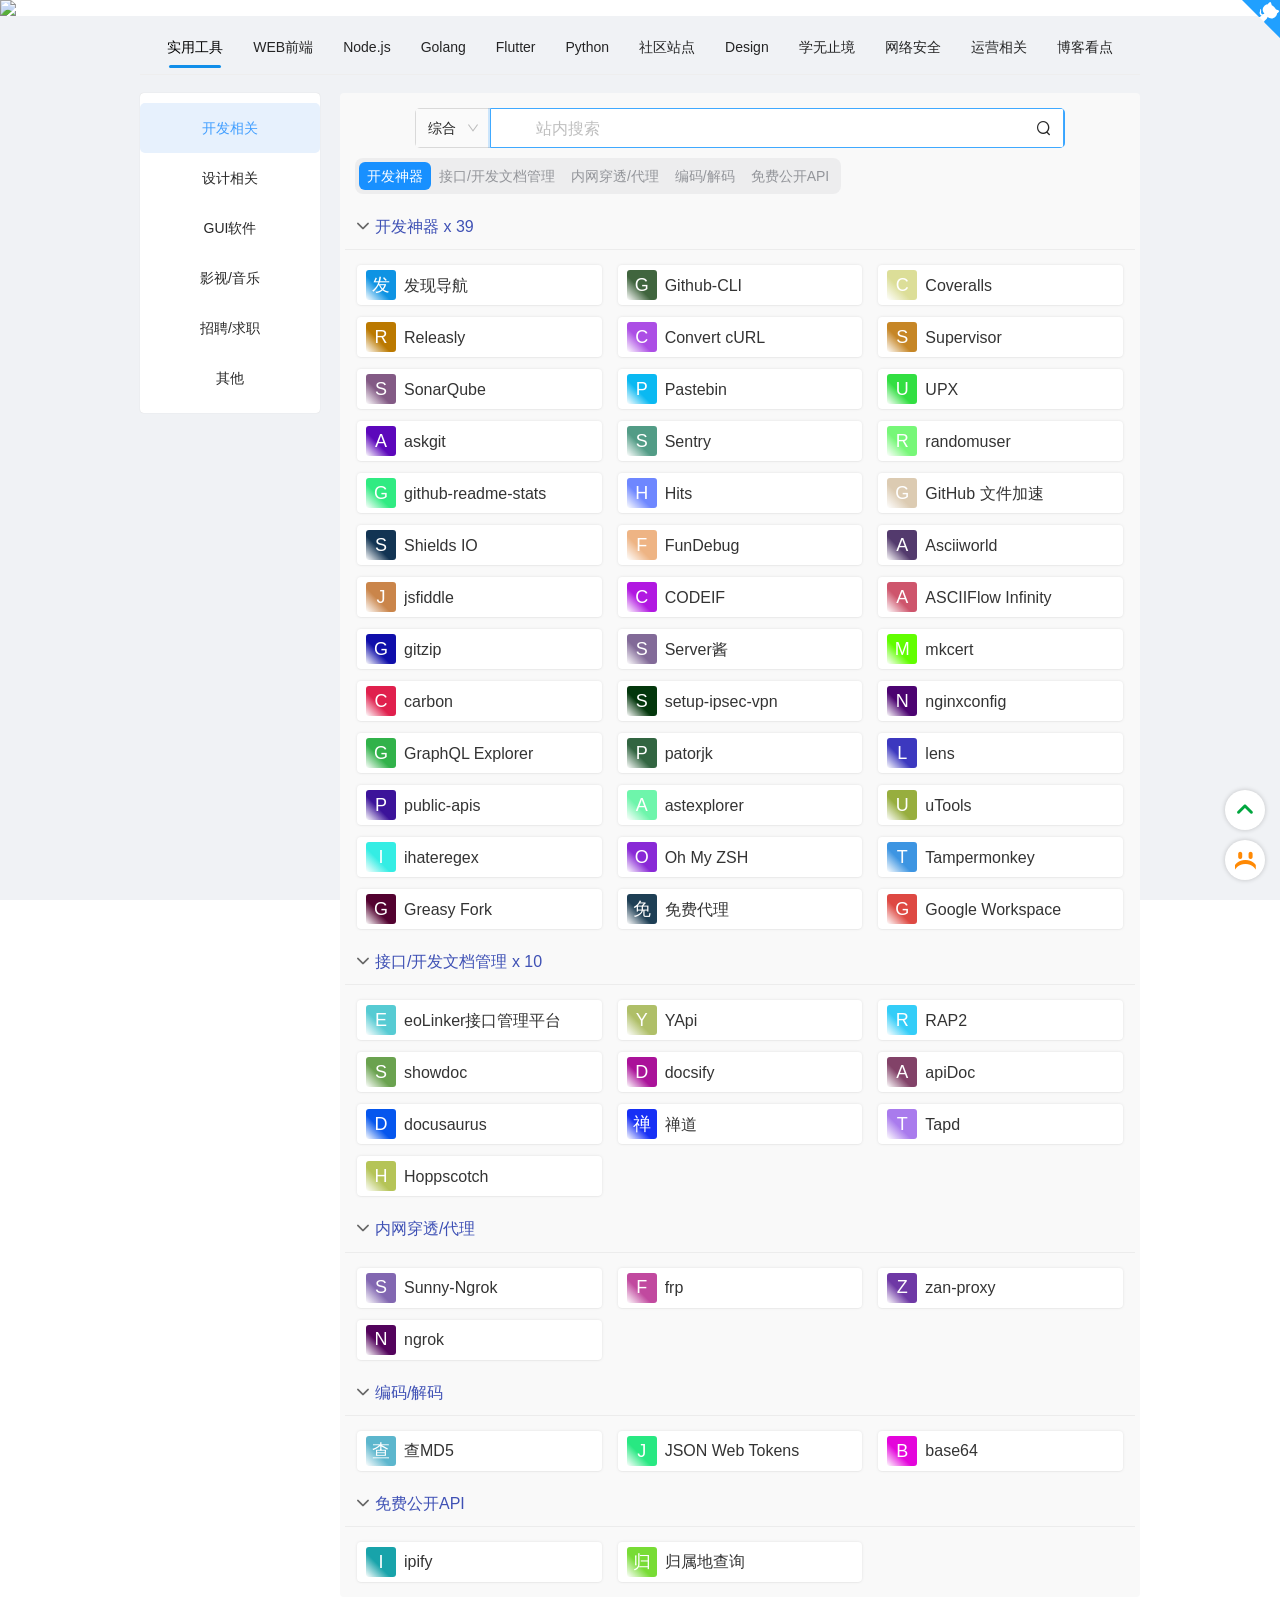
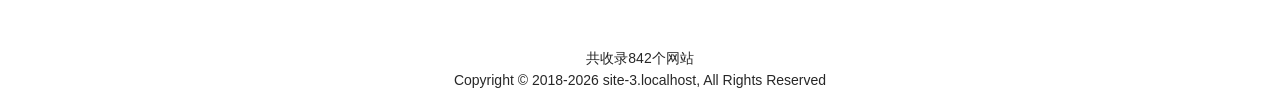
==== commit 477dfc2a: "Deploying to gh-pages from @ Quanda666/nav@ec3120477fce625a241a2763d4db0511e683e772 🚀" ====
--- a/index.html
+++ b/index.html
@@ -47,17 +47,24 @@
     <!-- nav.pwa-start --><script>window.__PWA_ENABLE__=false;</script><!-- nav.pwa-end -->
     <link rel="manifest" href="manifest.webmanifest">
     <meta name="theme-color" content="#fff">
-  <style>@layer properties;@layer theme,base,components,utilities;@layer theme{:root{--font-sans:ui-sans-serif, system-ui, sans-serif, "Apple Color Emoji", "Segoe UI Emoji", "Segoe UI Symbol", "Noto Color Emoji";--font-mono:ui-monospace, SFMono-Regular, Menlo, Monaco, Consolas, "Liberation Mono", "Courier New", monospace;--color-red-400:oklch(70.4% .191 22.216);--color-red-500:oklch(63.7% .237 25.331);--color-orange-400:oklch(75% .183 55.934);--color-green-600:oklch(62.7% .194 149.214);--color-gray-500:oklch(55.1% .027 264.364);--color-gray-600:oklch(44.6% .03 256.802);--color-neutral-400:oklch(70.8% 0 0);--color-black:#000;--color-white:#fff;--spacing:.25rem;--text-xs:.75rem;--text-xs--line-height:calc(1 / .75);--text-base:1rem;--text-base--line-height:1.5 ;--font-weight-bold:700;--ease-in-out:cubic-bezier(.4, 0, .2, 1);--default-transition-duration:.15s;--default-transition-timing-function:cubic-bezier(.4, 0, .2, 1);--default-font-family:var(--font-sans);--default-mono-font-family:var(--font-mono)}}@layer base{*,:after,:before{box-sizing:border-box;margin:0;padding:0;border:0 solid}html{line-height:1.5;-webkit-text-size-adjust:100%;tab-size:4;font-family:var(--default-font-family, ui-sans-serif, system-ui, sans-serif, "Apple Color Emoji", "Segoe UI Emoji", "Segoe UI Symbol", "Noto Color Emoji");font-feature-settings:var(--default-font-feature-settings, normal);font-variation-settings:var(--default-font-variation-settings, normal);-webkit-tap-highlight-color:transparent}}@layer utilities{}@-webkit-keyframes nprogress-spinner{0%{-webkit-transform:rotate(0deg)}to{-webkit-transform:rotate(360deg)}}html,body{width:100%;height:100%}*,*:before,*:after{box-sizing:border-box}html{font-family:sans-serif;line-height:1.15;-webkit-text-size-adjust:100%;-ms-text-size-adjust:100%;-ms-overflow-style:scrollbar;-webkit-tap-highlight-color:rgba(0,0,0,0)}@-ms-viewport{width:device-width}body{margin:0;color:#000000d9;font-size:14px;font-family:-apple-system,BlinkMacSystemFont,Segoe UI,Roboto,Helvetica Neue,Arial,Noto Sans,sans-serif,"Apple Color Emoji","Segoe UI Emoji",Segoe UI Symbol,"Noto Color Emoji";font-variant:tabular-nums;line-height:1.5715;background-color:#fff;font-feature-settings:"tnum"}p{margin-top:0;margin-bottom:1em}html{--antd-wave-shadow-color:#1890ff;--scroll-bar:0}:root{--componentHeight:155px}html{-ms-text-size-adjust:100%;-webkit-text-size-adjust:100%}body{min-height:100vh;-webkit-font-smoothing:antialiased;-moz-osx-font-smoothing:grayscale;-webkit-overflow-scrolling:touch;font-size:14px}@property --tw-rotate-x{syntax:"*";inherits:false;}@property --tw-rotate-y{syntax:"*";inherits:false;}@property --tw-rotate-z{syntax:"*";inherits:false;}@property --tw-skew-x{syntax:"*";inherits:false;}@property --tw-skew-y{syntax:"*";inherits:false;}@property --tw-border-style{syntax:"*";inherits:false;initial-value:solid;}@property --tw-font-weight{syntax:"*";inherits:false;}@property --tw-outline-style{syntax:"*";inherits:false;initial-value:solid;}@property --tw-blur{syntax:"*";inherits:false;}@property --tw-brightness{syntax:"*";inherits:false;}@property --tw-contrast{syntax:"*";inherits:false;}@property --tw-grayscale{syntax:"*";inherits:false;}@property --tw-hue-rotate{syntax:"*";inherits:false;}@property --tw-invert{syntax:"*";inherits:false;}@property --tw-opacity{syntax:"*";inherits:false;}@property --tw-saturate{syntax:"*";inherits:false;}@property --tw-sepia{syntax:"*";inherits:false;}@property --tw-drop-shadow{syntax:"*";inherits:false;}@property --tw-drop-shadow-color{syntax:"*";inherits:false;}@property --tw-drop-shadow-alpha{syntax:"<percentage>";inherits:false;initial-value:100%;}@property --tw-drop-shadow-size{syntax:"*";inherits:false;}@property --tw-ease{syntax:"*";inherits:false;}@layer properties{@supports ((-webkit-hyphens: none) and (not (margin-trim: inline))) or ((-moz-orient: inline) and (not (color:rgb(from red r g b)))){*,:before,:after{--tw-rotate-x:initial;--tw-rotate-y:initial;--tw-rotate-z:initial;--tw-skew-x:initial;--tw-skew-y:initial;--tw-border-style:solid;--tw-font-weight:initial;--tw-outline-style:solid;--tw-blur:initial;--tw-brightness:initial;--tw-contrast:initial;--tw-grayscale:initial;--tw-hue-rotate:initial;--tw-invert:initial;--tw-opacity:initial;--tw-saturate:initial;--tw-sepia:initial;--tw-drop-shadow:initial;--tw-drop-shadow-color:initial;--tw-drop-shadow-alpha:100%;--tw-drop-shadow-size:initial;--tw-ease:initial}}}</style><link rel="stylesheet" href="styles-3RFBYO2W.css" media="print" onload="this.media='all'"><noscript><link rel="stylesheet" href="styles-3RFBYO2W.css"></noscript></head>
+  <style>@layer properties;@layer theme,base,components,utilities;@layer theme{:root{--font-sans:ui-sans-serif, system-ui, sans-serif, "Apple Color Emoji", "Segoe UI Emoji", "Segoe UI Symbol", "Noto Color Emoji";--font-mono:ui-monospace, SFMono-Regular, Menlo, Monaco, Consolas, "Liberation Mono", "Courier New", monospace;--color-red-400:oklch(70.4% .191 22.216);--color-red-500:oklch(63.7% .237 25.331);--color-orange-400:oklch(75% .183 55.934);--color-green-600:oklch(62.7% .194 149.214);--color-gray-500:oklch(55.1% .027 264.364);--color-gray-600:oklch(44.6% .03 256.802);--color-neutral-400:oklch(70.8% 0 0);--color-black:#000;--color-white:#fff;--spacing:.25rem;--text-xs:.75rem;--text-xs--line-height:calc(1 / .75);--text-base:1rem;--text-base--line-height:1.5 ;--font-weight-bold:700;--ease-in-out:cubic-bezier(.4, 0, .2, 1);--default-transition-duration:.15s;--default-transition-timing-function:cubic-bezier(.4, 0, .2, 1);--default-font-family:var(--font-sans);--default-mono-font-family:var(--font-mono)}}@layer base{*,:after,:before{box-sizing:border-box;margin:0;padding:0;border:0 solid}html{line-height:1.5;-webkit-text-size-adjust:100%;tab-size:4;font-family:var(--default-font-family, ui-sans-serif, system-ui, sans-serif, "Apple Color Emoji", "Segoe UI Emoji", "Segoe UI Symbol", "Noto Color Emoji");font-feature-settings:var(--default-font-feature-settings, normal);font-variation-settings:var(--default-font-variation-settings, normal);-webkit-tap-highlight-color:transparent}svg{display:block;vertical-align:middle}}@layer utilities{}@-webkit-keyframes nprogress-spinner{0%{-webkit-transform:rotate(0deg)}to{-webkit-transform:rotate(360deg)}}html,body{width:100%;height:100%}*,*:before,*:after{box-sizing:border-box}html{font-family:sans-serif;line-height:1.15;-webkit-text-size-adjust:100%;-ms-text-size-adjust:100%;-ms-overflow-style:scrollbar;-webkit-tap-highlight-color:rgba(0,0,0,0)}@-ms-viewport{width:device-width}body{margin:0;color:#000000d9;font-size:14px;font-family:-apple-system,BlinkMacSystemFont,Segoe UI,Roboto,Helvetica Neue,Arial,Noto Sans,sans-serif,"Apple Color Emoji","Segoe UI Emoji",Segoe UI Symbol,"Noto Color Emoji";font-variant:tabular-nums;line-height:1.5715;background-color:#fff;font-feature-settings:"tnum"}p{margin-top:0;margin-bottom:1em}html{--antd-wave-shadow-color:#1890ff;--scroll-bar:0}:root{--componentHeight:155px}html{-ms-text-size-adjust:100%;-webkit-text-size-adjust:100%}body{min-height:100vh;-webkit-font-smoothing:antialiased;-moz-osx-font-smoothing:grayscale;-webkit-overflow-scrolling:touch;font-size:14px}@property --tw-rotate-x{syntax:"*";inherits:false;}@property --tw-rotate-y{syntax:"*";inherits:false;}@property --tw-rotate-z{syntax:"*";inherits:false;}@property --tw-skew-x{syntax:"*";inherits:false;}@property --tw-skew-y{syntax:"*";inherits:false;}@property --tw-border-style{syntax:"*";inherits:false;initial-value:solid;}@property --tw-font-weight{syntax:"*";inherits:false;}@property --tw-outline-style{syntax:"*";inherits:false;initial-value:solid;}@property --tw-blur{syntax:"*";inherits:false;}@property --tw-brightness{syntax:"*";inherits:false;}@property --tw-contrast{syntax:"*";inherits:false;}@property --tw-grayscale{syntax:"*";inherits:false;}@property --tw-hue-rotate{syntax:"*";inherits:false;}@property --tw-invert{syntax:"*";inherits:false;}@property --tw-opacity{syntax:"*";inherits:false;}@property --tw-saturate{syntax:"*";inherits:false;}@property --tw-sepia{syntax:"*";inherits:false;}@property --tw-drop-shadow{syntax:"*";inherits:false;}@property --tw-drop-shadow-color{syntax:"*";inherits:false;}@property --tw-drop-shadow-alpha{syntax:"<percentage>";inherits:false;initial-value:100%;}@property --tw-drop-shadow-size{syntax:"*";inherits:false;}@property --tw-ease{syntax:"*";inherits:false;}@layer properties{@supports ((-webkit-hyphens: none) and (not (margin-trim: inline))) or ((-moz-orient: inline) and (not (color:rgb(from red r g b)))){*,:before,:after{--tw-rotate-x:initial;--tw-rotate-y:initial;--tw-rotate-z:initial;--tw-skew-x:initial;--tw-skew-y:initial;--tw-border-style:solid;--tw-font-weight:initial;--tw-outline-style:solid;--tw-blur:initial;--tw-brightness:initial;--tw-contrast:initial;--tw-grayscale:initial;--tw-hue-rotate:initial;--tw-invert:initial;--tw-opacity:initial;--tw-saturate:initial;--tw-sepia:initial;--tw-drop-shadow:initial;--tw-drop-shadow-color:initial;--tw-drop-shadow-alpha:100%;--tw-drop-shadow-size:initial;--tw-ease:initial}}}</style><link rel="stylesheet" href="styles-3RFBYO2W.css" media="print" onload="this.media='all'"><noscript><link rel="stylesheet" href="styles-3RFBYO2W.css"></noscript></head>
   <script>
     window.__TITLE__ = document.title
   </script>
   <body id="x-j-h">
     <app-xiejiahe>
-      <!-- nav.loading-start --><style>.l__1{z-index:999;position:fixed;top:0;left:0;right:0;bottom:0;background-color:#fff;display:flex;align-items:center;justify-content:center;flex-direction:column;}.l__2{width:200px;height:200px;background:url("https://gcore.jsdelivr.net/gh/xjh22222228/public@gh-pages/nav/0020f4d5-9f70-4b7f-87d4-61310d1db8d1.svg");background-repeat:repeat;}.l__3{font-size:18px;margin-top:15px;font-weight:bold;color:#000;}</style>
-<div class="l__1"><div class="l__2"></div><div class="l__3">......</div></div><!-- nav.loading-end -->
+      <!-- nav.loading-start -->
+<style>
+  @keyframes my-rotate{0%{transform:rotate(0deg)}100%{transform:rotate(360deg)}}@keyframes loading-dash{0%{stroke-dasharray:1,200;stroke-dashoffset:0}50%{stroke-dasharray:90,150;stroke-dashoffset:-40px}100%{stroke-dasharray:90,150;stroke-dashoffset:-120px}}.g-loading{z-index:999;position:fixed;top:0;left:0;right:0;bottom:0;background:#fff;display: flex;justify-content: center;align-items: center;}.circular{width:30px;height:30px;animation:my-rotate 2s linear infinite;}.path{stroke-dasharray:90,150;stroke-dashoffset:0;stroke-width:5;stroke:#409eff;stroke-linecap:round;animation:loading-dash 1.5s ease-in-out infinite}
+</style><div class="g-loading">
+    <svg viewBox="25 25 50 50" class="circular">
+      <circle cx="50" cy="50" r="20" fill="none" class="path"/>
+    </svg>
+  </div>  
+<!-- nav.loading-end -->
     </app-xiejiahe>
     <!-- nav.seo-start -->
-<div data-url="https://github.com/xjh22222228/nav" data-server-time="1749988253415" data-a="x.i.e-jiahe" data-date="2025-06-15 19:50:53" id="META-NAV" style="z-index:-1;position:fixed;top:-10000vh;left:-10000vh;">
+<div data-url="https://github.com/xjh22222228/nav" data-server-time="1749988568378" data-a="x.i.e-jiahe" data-date="2025-06-15 19:56:08" id="META-NAV" style="z-index:-1;position:fixed;top:-10000vh;left:-10000vh;">
 <div>发现导航</div><p>发现导航, 最强轻量级导航网站</p><div>Github-CLI</div><p>GitHub的官方命令行工具</p><div>Coveralls</div><p>通过显示测试套件未涵盖代码的哪些部分，我们可以帮助您自信地交付代码。免费提供开源软件库</p><div>Releasly</div><p>在新的开源版本发布时收到通知，直接发送到您的电子邮件中。</p><div>Convert cURL</div><p>将curl命令转换为Python，JavaScript，PHP，R，Go，Rust，Dart，JSON，Ansible，Elixir。</p><div>Supervisor</div><p>Supervisor是一个客户端/服务器系统，允许其用户监视和控制类似UNIX的操作系统上的多个进程。</p><div>SonarQube</div><p>代码质量和安全性检查, 支持所有开发人员编写更干净，更安全的代码。</p><div>Pastebin</div><p>在线共享代码，将代码以URL形式发送以便查看</p><div>UPX</div><p>UPX-可执行文件的终极打包器</p><div>askgit</div><p>使用SQL查询git存储库。生成报告，执行状态检查，分析代码库。</p><div>Sentry</div><p>Web应用程序，移动应用程序和游戏的实时崩溃报告。</p><div>randomuser</div><p>随机用户生成器是用于生成占位符用户信息的免费API。 获取个人资料照片，姓名等。 对于人们来说，就像Lorem Ipsum。</p><div>github-readme-stats</div><p>在你的 README 中 获取动态生成的 GitHub 统计信息</p><div>Hits</div><p>了解有多少人正在查看您的GitHub项目的简单方法</p><div>GitHub 文件加速</div><p>GitHub 文件加速</p><div>Shields IO</div><p>svg生成版本号图标</p><div>FunDebug</div><p>支持前端JavaScript，后端Node.js以及微信小程序错误监控</p><div>Asciiworld</div><p>WA！原来那些年程序猿搞怪的注释都在这里</p><div>jsfiddle</div><p>强大的前端代码在线演示的网站</p><div>CODEIF</div><p>变量命名神器</p><div>ASCIIFlow Infinity</div><p>无限的ASCII图表，保存到谷歌驱动器，调整大小，自由绘制，并直接输出到文本/HTML。</p><div>gitzip</div><p>它可以将GITHUB存储库的子文件夹/子目录作为zip并下载</p><div>Server酱</div><p>「Server酱」，英文名「ServerChan」，是一款「程序员」和「服务器」之间的通信软件。</p><div>mkcert</div><p>一个简单的零配置工具，可以使用您喜欢的任何名称制作本地可信赖的SSL开发证书</p><div>carbon</div><p>创建和分享源代码的精美图像</p><div>setup-ipsec-vpn</div><p>用于构建您自己的IPsec VPN服务器的脚本，在Ubuntu，Debian和CentOS上使用IPsec / L2TP和Cisco IPsec</p><div>nginxconfig</div><p>nginx配置生成器</p><div>GraphQL Explorer</div><p>GraphQL资源管理器利用真实的、实时的生产数据</p><div>patorjk</div><p>将文本转换成ASCII</p><div>lens</div><p>Lens控制Kubernetes集群所需的唯一IDE。它是适用于MacOS，Windows和Linux操作系统的独立应用程序。它是开源的，免费的。</p><div>public-apis</div><p>一些可用在 Web 或软件开发的开放 API 接口</p><div>astexplorer</div><p>一个Web工具，用于探索由各种解析器生成的AST</p><div>uTools</div><p>uTools是一个极简、插件化、跨平台的现代桌面软件。通过自由选配丰富的插件，打造你得心应手的工具集合</p><div>ihateregex</div><p>正则表达式备忘录</p><div>Oh My ZSH</div><p>是一个开放源代码，社区驱动的框架，用于管理zsh配置。</p><div>Tampermonkey</div><p>一款免费的浏览器扩展和最为流行的用户脚本管理器</p><div>Greasy Fork</div><p>提供用户脚本的网站</p><div>免费代理</div><p>免费HTTP代理IP</p><div>Google Workspace</div><p>Google Workspace状态信息中心</p><div>eoLinker接口管理平台</div><p>国内最大的在线接口管理服务方案供应商</p><div>YApi</div><p>YApi 是一个可本地部署的、打通前后端及QA的、可视化的接口管理平台</p><div>RAP2</div><p>Web接口管理工具，开源免费，接口自动化，MOCK数据自动生成，自动化测试，企业级管理。阿里妈妈MUX团队出品</p><div>showdoc</div><p>一个非常适合IT团队的在线API文档、技术文档工具</p><div>docsify</div><p>一个神奇的文档站点生成器</p><div>apiDoc</div><p>RESTful Web API文档生成器</p><div>docusaurus</div><p>易于维护的开源文档网站</p><div>禅道</div><p>禅道是灵活的项目管理软件</p><div>Tapd</div><p>一站式敏捷研发协作云平台, 凝聚腾讯研发方法及敏捷实践精髓, 助力企业研发更高效、协作更敏捷</p><div>Hoppscotch</div><p>一个免费，快速，美观的API请求构建器，供10万多个开发人员使用。(原名叫 Postwoman)</p><div>Sunny-Ngrok</div><p>一条命令解决的外网访问内网问题，无需任何配置，下载客户端之后直接一条命令让外网访问您的内网不再是距离</p><div>frp</div><p>一个快速反向代理，可帮助您将NAT或防火墙后面的本地服务器暴露给Internet。</p><div>zan-proxy</div><p>本地代码调试线上页面，环境再也不是问题</p><div>ngrok</div><p>ngrok是一个反向代理，通过在公共的端点和本地运行的 Web 服务器之间建立一个安全的通道。ngrok可捕获和分析所有通道上的流量，便于后期分析和重放</p><div>查MD5</div><p>MD5在线解密|md5在线破解|批量破解md5网站</p><div>JSON Web Tokens</div><p>jwt 在线解码</p><div>base64</div><p>base64在线解码编码</p><div>ipify</div><p>一个简单的公共IP地址API</p><div>归属地查询</div><p>淘宝免费归属地查询</p><div>draw</div><p>免费的在线图表软件，用于制作流程图、流程图、组织图、UML、ER和网络图</p><div>ProcessOn</div><p>免费在线作图工具,UML作图,UI界面原型设计,iOS原型设计,BPMN,流程图,思维导图,多人协作绘图</p><div>蓝湖</div><p>蓝湖是一款设计图共享平台,帮助互联网团队管理设计图</p><div>Zeplin</div><p>为设计师和前端而生的协作应用</p><div>幕布</div><p>极简大纲笔记 | 一键生成思维导图</p><div>声享</div><p>在线制作 PPT，让分享更有价值</p><div>墨刀</div><p>原型设计工具，web原型设计工具，app原型设计工具</p><div>小智LOGO</div><p>LOGO在线制作神器 - 3分钟完成LOGO设计在线生成</p><div>创客贴</div><p>一款简单易用、功能强大的线上图形设计工具</p><div>在线制作图表</div><p>信息图表是一种易于使用的信息图表和图表制造商。创建和分享美丽的信息图表，在线报告和互动地图。在这里做你自己</p><div>CLIPPING MAGIC</div><p>删除图像背景在线。使背景透明，白色等编辑，裁剪，旋转，固定颜色，添加阴影，一款在线抠图工具</p><div>稿定抠图</div><p>稿定设计是一款专为淘宝店主、新媒体运营人员和修图爱好者打造的免费在线抠图工具。</p><div>UZER.ME</div><p>超级应用空间致力于全生命周期的文档管理,无需安装,即可在线编辑Office, CAD,PS等任意格式文档,支持远程协作,全文检索,版本管理,权限管理,安全外发等.提高工作效率,降低安全风险</p><div>launchaco</div><p>免费在线制作LOGO</p><div>鹿班</div><p>鹿班 - 让设计更美好(阿里出品)</p><div>图片裁剪</div><p>在线裁剪照片大小尺寸</p><div>Bitwarden</div><p>个人和企业在任何设备上存储，共享和保护敏感数据的最简单，最安全的方法</p><div>Typeora</div><p>Typora是一款跨平台的最小Markdown编辑器，可为Markdown读者和作家提供无缝的体验</p><div>iterm2</div><p>iTerm2是Terminal的替代品，是iTerm的后续产品</p><div>Sourcetree</div><p>美丽的Git GUI中的简单性和强大功能</p><div>charles</div><p>Charles是HTTP代理/ HTTP监视器/反向代理，使开发人员可以查看其计算机与Internet之间的所有HTTP和SSL / HTTPS通信。这包括请求，响应和HTTP标头（其中包含cookie和缓存信息）。</p><div>Tunnelblick</div><p>适用于macOS的免费开源OpenVPN VPN客户端服务器软件。</p><div>Keka</div><p>macOS文件存档器, 储存更多，私密分享</p><div>Kap</div><p>使用Web技术构建的开源屏幕录像机。</p><div>Vscode</div><p>VScode是一款轻量级的编辑器，自由。 建立在开源上。 无处不在。</p><div>zenmap</div><p>开源免费的网络发现工具，通过它能够找出网络上在线的主机，并测试主机上哪些端口处于监听状态，接着通过端口确定主机上运行的应用程序类型与版本信息，最后利用它还能侦测出操作系统的类型和版本</p><div>obsproject</div><p>免费和开源软件，用于视频录制和实时流。</p><div>hyper</div><p>基于WEB技术的终端</p><div>Listary</div><p>Listary是Windows的革命性搜索实用程序，它使休闲用户和高级用户都能快速找到文件并启动应用程序！</p><div>vmware</div><p>利用VMware提供的软件定义的云，移动性，网络和安全解决方案来建立您的数字基础。</p><div>parallels</div><p>Mac和Windows虚拟化|管理Mac|VDI和RDS解决方案</p><div>mumu Android模拟器</div><p>网易MuMu[手游模拟器][安卓模拟器]</p><div>DBeaver</div><p>适用于开发人员，数据库管理员，分析师和所有需要使用数据库的人员的免费的多平台数据库工具。支持所有流行的数据库：MySQL，PostgreSQL，SQLite，Oracle，DB2，SQL Server，Sybase，MS Access，Teradata，Firebird，Apache Hive，Phoenix，Presto等</p><div>RedisDesktopManager</div><p>Redis Desktop Manager（又名RDM）—是用于Windows，Linux，MacOS和iPadOS的快速Redis数据库管理应用程序。</p><div>Sequel Pro</div><p>Sequel Pro是一个快速，易于使用的Mac数据库管理应用程序，用于处理MySQL数据库。</p><div>Robo 3T</div><p>一个现代，强大且由社区驱动的MongoDB管理工具</p><div>DataGrip</div><p>jetbrains出品的数据库管理系统</p><div>tableplus</div><p>用于关系数据库的现代，本地且友好的GUI工具：MySQL，PostgreSQL，SQLite等</p><div>TeamViewer</div><p>TeamViewer远程连接控制软件是一款随时随地连接到远程桌面电脑、移动设备及Iot,让远程连接过程更加的快速和安全,轻松实现对文件、网络及程序的实时支持或访问。</p><div>向日葵</div><p>向日葵远程控制软件是一款免费的集远程控制电脑手机、远程桌面连接、远程开机、远程管理、支持内网穿透的一体化远程控制管理工具软件</p><div>v2ray</div><p>用于构建代理绕过网络限制的平台。</p><div>clash</div><p>Go中基于规则的隧道</p><div>哔哩哔哩</div><p>国内知名的视频弹幕网站，这里有最及时的动漫新番，最棒的ACG氛围，最有创意的Up主</p><div>爱奇艺</div><p>拥有海量、优质、高清的网络视频的大型视频网站，专业的网络视频播放平台</p><div>Youtube</div><p>全球最大的视频网站</p><div>斗鱼</div><p>斗鱼 - 每个人的直播平台</p><div>疯狂影视搜索</div><p>疯狂影视搜索是一款全能影视搜索引擎，帮你找到最新影视资源，一站拥有无尽影视资源</p><div>全民vip视频在线解析</div><p>免费全网VIP视频会员免广告看电影！优酷vip解析，爱奇艺vip解析，腾讯vip解析，乐视vip解析，芒果vip解析</p><div>蜜蜂剪辑</div><p>免费在线视频剪辑、视频制作、视频剪切、视频转gif等实用功能</p><div>kk高清影院</div><p>kk高清影院,1080p电影下载,高清电影迅雷下载,免费高清电影网</p><div>自由的音乐</div><p>自由的音乐是一个免费试听并下载全网音乐的网站</p><div>智联招聘</div><p>智联招聘，更懂你的价值</p><div>前程无忧</div><p>招聘网,人才网,求职,找工作</p><div>BOSS直聘</div><p>BOSS直聘是权威领先的招聘网，开启人才网招聘求职新时代，让求职者与Boss直接开聊、加快面试、即时反馈，找工作就来BOSS直聘和Boss开聊吧</p><div>ResumeSample</div><p>程序员简历模板系列, WEB/IOS/Android/C++/node等以及通用程序员简历模板</p><div>程序员找工作黑名单</div><p>有些事情，应该被记住</p><div>看准网</div><p>看准网★中国领先的职场信息平台,专注于公司评论,晒工资,工资待遇,面试,公司福利等.您可以在看准网上匿名分享您的职业信息</p><div>TinyPNG</div><p>智能PNG和JPEG压缩，以质量和文件大小的完美平衡来优化您的图像</p><div>Squoosh</div><p>在浏览器中用不同的编解码器压缩和比较图像(Google出品)</p><div>草料二维码</div><p>用专业的二维码产品帮助企业创造价值</p><div>Feed 验证器</div><p>验证RSS是否符合标准规范</p><div>淘捏捏</div><p>淘宝信誉查询 - 淘捏捏卖家工具箱 淘宝信誉查询_淘宝信用查询_淘宝小号查询_淘宝黑号查询</p><div>天眼查</div><p>人人都在用商业安全工具_企业信息查询_公司查询_工商查询_企业信用信息查询系统</p><div>语雀</div><p>优雅高效的在线文档编辑与协同工具，让每个企业轻松拥有文档中心 - 阿里巴巴</p><div>求是潮云U盘</div><p>临时文件上传, 快速和稳定</p><div>云转换</div><p>在线免费转换视频,音频,YouTube视频到文字,视频到文字,音频到文字,语音转换成文字</p><div>Picdiet</div><p>独特且强悍的JavaScript算法，能极速压缩80%的图片大小，而不损害其质量</p><div>easyicon</div><p>在线图标转换ico、icns</p><div>Smallpdf</div><p>压缩pdf、各种文件格式转换pdf</p><div>Cool Backgrounds</div><p>生成非常酷的彩色背景图像</p><div>Unsplash Source</div><p>随机生成图片链接</p><div>石墨文档</div><p>一款轻便、简洁的在线协作文档工具，PC端和移动端全覆盖，支持多人同时对文档编辑和评论...</p><div>Emoji searcher</div><p>Emoji表情大全</p><div>imgURL</div><p>ImgURL是一个简单、纯粹的图床程序，让个人图床多一个选择</p><div>拷贝兔</div><p>跨平台分享工具，纯Web，IOS，MAC，Linux，Android互传</p><div>表格工具</div><p>一个功能强大的在线表格编辑器，支持Excel、Markdown、JSON、CSV、HTML等格式的相互转换</p><div>360查字体</div><p>360查字体 - 查版权，免纠纷</p><div>sejda</div><p>在线HTML转换pdf</p><div>AI人工智能图片放大</div><p>Bigjpg - 使用开源waifu2x人工智能深度卷积神经网络（CNN）智能无损免费放大图片</p><div>VVV文档在线导出工具</div><p>免费下载百度文库文档</p><div>在线文件编码识别</div><p>在线文件编码识别</p><div>iptv</div><p>收集来自世界各地的5000多个公共IPTV频道</p><div>临时邮箱</div><p>10分钟邮箱，临时邮箱，临时邮，临时电子邮箱，24小时邮箱，一次性邮箱，匿名邮箱，安全邮箱</p><div>jQuery</div><p>jQuery是一个JavaScript函数库</p><div>webpack</div><p>webpack是一个模块打包器</p><div>Babel</div><p>用于编写下一代 JavaScript 的编译器</p><div>ESLint</div><p>可组装的JavaScript和JSX检查工具</p><div>stylelint</div><p>一个强大的现代样式风格的linter</p><div>Mocha</div><p>Mocha是JavaScript的一种单元测试框架，既可以在浏览器环境下运行，也可以在Node.js环境下运行</p><div>MUI</div><p>MUI: 最接近原生APP体验的高性能前端框架</p><div>rollup</div><p>Rollup 是一个 JavaScript 模块打包器，可以将小块代码编译成大块复杂的代码，例如 library 或应用程序</p><div>standard</div><p>JavaScript样式指南，带有linter和自动代码修复程序</p><div>Faker</div><p>在Node.js和浏览器中生成大量逼真的假数据</p><div>sweetalert</div><p>JavaScript Alert 的漂亮替代品</p><div>Sortable</div><p>一个JavaScript库，用于在现代浏览器和触摸设备上对拖放列表进行重新排序</p><div>formilyjs</div><p>Formily 是一个由阿里巴巴集团多 BU 共建的面向中后台复杂场景的表单解决方案，它也是一个表单框架</p><div>rough-notation</div><p>一个小的JavaScript库，用于在网页上创建手绘动画并为其添加动画效果</p><div>AntV</div><p>AntV 是蚂蚁金服全新一代数据可视化解决方案</p><div>Lodash</div><p>Lodash是一个一致性、模块化、高性能的 JavaScript 实用工具库</p><div>Swiper</div><p>轻量级的移动设备触控滑块的js框架，使用硬件加速过渡</p><div>fastclick</div><p>Polyfill 解决移动端具有300ms延迟的库</p><div>Layer</div><p>丰富多样的Web弹出层组件,可轻松实现Alert/Confirm/Prompt/普通提示/页面区块/iframe/tips等等几乎所有的弹出交互</p><div>moment.js</div><p>一个轻量级的JavaScript日期库，用于解析，验证，操作和格式化日期</p><div>js-cookie</div><p>一个简单，轻量级的JavaScript API，用于处理浏览器cookie</p><div>qs</div><p>具有嵌套支持的查询字符串解析器</p><div>Mock.js</div><p>生成随机数据，拦截 Ajax 请求</p><div>GITALK</div><p>凹凸实验室出品的一款基于 Github Issue 和 Preact 开发的评论插件</p><div>prism</div><p>轻巧，强大，优雅的代码语法高亮</p><div>nprogress</div><p>顶部加载进度条</p><div>iNotify</div><p>JS实现浏览器标题闪烁，滚动，语音提示，Chrome/Safari/FireFox/IE通知</p><div>html2canvas</div><p>最流行的JavaScript屏幕截图</p><div>dayjs</div><p>使用与Moment.js兼容的API来解析，验证，操作和显示现代浏览器的日期和时间</p><div>JsBarcode</div><p>易于使用但功能强大的条形码生成器，适用于Web和Node.js</p><div>clipboard.js</div><p>现代复制到剪贴板。没有Flash。只需3kb gzipped。</p><div>lib-flexible</div><p>可伸缩布局方案, 淘宝rem解决方案</p><div>js-xss</div><p>根据白名单过滤HTML(防止XSS攻击)</p><div>mescroll</div><p>精致的下拉刷新和上拉加载 js框架.支持vue,完美运行于移动端和主流PC浏览器</p><div>better-scroll</div><p>灵感来自iscroll，它具有更好的滚动性能</p><div>pinyinjs</div><p>一个实现汉字与拼音互转的小巧web工具库</p><div>ms</div><p>使用此包可以轻松地将各种时间格式转换为毫秒。</p><div>ramda</div><p>适用于JavaScript程序员的实用函数库</p><div>decimal.js</div><p>JavaScript的任意精度Decimal类型 (0.1+0.2=0.3)</p><div>copy-to-clipboard</div><p>简单的模块公开copy功能，它将尝试使用execCommand与特定于IE的clipboardData接口的回退，最后，通常prompt使用适当的文本内容和消息</p><div>path-to-regexp</div><p>将字符串路径转换成正则表达式</p><div>autosize</div><p>autosize是一个小的独立脚本，可以自动调整textarea域的高度以适合文本</p><div>shake.js</div><p>监听手机设备摇动</p><div>progressbar</div><p>可以轻松地为Web创建响应式和时尚的进度栏。动画即使在移动设备上也表现良好</p><div>easy-mock</div><p>Easy Mock 是一个可视化，并且能快速生成模拟数据的持久化服务</p><div>Clamp.js</div><p>JS版本的多行文本溢出省略</p><div>json-bigint</div><p>带有bigints支持的JSON.parse / stringify</p><div>exif-js</div><p>用于读取EXIF图像元数据的JavaScript库</p><div>lunr.js</div><p>Lunr.js是一个用于浏览器的小型全文本搜索库。它为JSON文档建立索引，并提供一个简单的搜索界面来检索与文本查询最匹配的文档</p><div>hotkeys</div><p>强大的Javascript库，用于捕获键盘输入和输入的按键组合。它没有依赖性。</p><div>dom-to-image</div><p>使用HTML5 canvas从DOM节点生成图像</p><div>single-spa</div><p>使微前端变得简单</p><div>qiankun</div><p>为微型前端提供快速，简单和完整的解决方案</p><div>nanoid</div><p>一个很小的，安全的，URL友好的，唯一的JavaScript字符串ID生成器。</p><div>Numeral-js</div><p>一个用于格式化和处理数字的javascript库</p><div>ua-parser-js</div><p>用于从userAgent字符串检测浏览器，引擎，操作系统，CPU和设备类型/模型。支持浏览器和node.js环境</p><div>hammer.js</div><p>一个用于多点触摸手势的javascript库</p><div>i18next</div><p>i18next是一个非常流行的国际化框架，适用于浏览器或任何其他JavaScript环境（例如，node.js）。</p><div>js-lingui</div><p>JavaScript的可读，自动化和优化（5 kb）国际化</p><div>wow.js</div><p>基于Animate.css,向下滚动页面时显示CSS动画,轻松自定义动画设置：样式，延迟，长度，偏移，迭代...</p><div>Waves</div><p>受Google材质设计启发的点击效果, 波纹效果</p><div>velocity</div><p>加速JavaScript动画</p><div>anime</div><p>轻量级的JavaScript动画库。它适用于任何CSS属性，单个CSS转换，SVG或任何DOM属性以及JavaScript对象</p><div>Hover-Buttons</div><p>hover动画CSS / SCSS按钮</p><div>JavaScript-MD5</div><p>JavaScript MD5实现。兼容服务器端环境，如node.js，RequireJS等模块加载器和所有Web浏览器</p><div>js-sha1</div><p>JavaScript的简单SHA1哈希函数支持UTF-8编码。</p><div>js-base64</div><p>JavaScript的Base64实现</p><div>jsSHA</div><p>SHA-1，SHA-224，SHA3-224，SHA-256，SHA3-256，SHA-384，SHA3-384，SHA-512，SHA3-512，SHAKE128 ，和SHAKE256以及HMAC</p><div>crypto-js</div><p>加密标准的JavaScript库</p><div>pdf.js</div><p>PDF.js是一个使用HTML5构建的可移植文档格式（PDF）查看器</p><div>webuploader</div><p>百度出品，采用大文件分片并发上传，极大的提高了文件上传效率。</p><div>pdfmake</div><p>纯JavaScript中的客户端/服务器端PDF打印, HTML转换Pdf</p><div>ViewerJS</div><p>JavaScript中的文档阅读器, pdf/ppt/opt/odt等文件渲染成HTML</p><div>filepond</div><p>灵活而有趣的JavaScript文件上传库</p><div>FileSaver.js</div><p>客户端保存文件的解决方案，非常适合在客户端上生成文件的Web应用程序</p><div>jsPDF</div><p>一个使用JavaScript生成PDF的库</p><div>PhotoSwipe</div><p>适用于移动和桌面的JavaScript图像库, 图片预览</p><div>viewerjs</div><p>javascript图片预览</p><div>howler.js</div><p>现代 Web 音频 javascript 库</p><div>DPlayer</div><p>哇，这么可爱的HTML5 danmaku视频播放器</p><div>APlayer</div><p>哇，这么可爱的HTML5音乐播放器</p><div>three.js</div><p>JavaScript 3D引擎</p><div>flowy</div><p>创建流程图的最小JavaScript库</p><div>incubator-echarts</div><p>浏览器的功能强大的交互式图表和可视化库</p><div>d3</div><p>借助SVG，Canvas和HTML使数据栩栩如生。</p><div>uikit</div><p>一款轻量级、模块化的前端框架可快速构建强大的web前端界面</p><div>JsBridge</div><p>android java和javascript桥接，灵感来自微信webview jsbridge</p><div>DSBridge-Android</div><p>一个现代的跨平台JavaScript桥接，通过它您可以在JavaScript和本机之间同步或异步地调用彼此的功能</p><div>joi</div><p>对象模式验证</p><div>validator.js</div><p>字符串验证插件、表单验证</p><div>async-validator</div><p>异步验证器</p><div>yup</div><p>无效的简单对象架构验证</p><div>localForage</div><p>离线存储，使用简单但功能强大的API包装IndexedDB，WebSQL或localStorage。</p><div>introjs</div><p>为您的网站和项目提供新功能介绍和逐步用户指南的更好方法</p><div>shepherd</div><p>引导您的用户浏览您的应用程序</p><div>bootstrap-tour</div><p>使用Twitter Bootstrap Popovers快速方便地进行产品浏览</p><div>React</div><p>用于构建用户界面的 JavaScript 库</p><div>React Router</div><p>React 路由管理</p><div>Redux</div><p>React 状态管理</p><div>create-react-app</div><p>React官方脚手架</p><div>React Redux</div><p>Redux的官方React绑定(通常配合redux使用)</p><div>redux-actions</div><p>Redux的Flux标准action实用程序(用于生成action)</p><div>redux-thunk</div><p>Redux的Thunk中间件, 用于处理异步逻辑</p><div>redux-saga</div><p>一个旨在使应用程序副作用（即异步事物，如数据获取和不纯的东西，如访问浏览器缓存）更容易管理，执行更高效，易于测试，以及更好地处理故障的库</p><div>React Native</div><p>使用React构建原生APP程序的框架</p><div>React Navigation</div><p>为您的本地应用程序提供路由和导航</p><div>expo</div><p>用于制作跨平台移动应用程序的Expo平台</p><div>ant-design-mobile-rn</div><p>一个基于 React Native 的 UI 组件库</p><div>Ant Design</div><p>Ant Design - A UI Design Language</p><div>MATERIAL-UI</div><p>React 组件用于更快速、更简便的 web 开发。你也可以建立你自己的设计系统，或者从 Material Design 开始</p><div>element</div><p>elementUI组件库</p><div>react-bootstrap</div><p>基于Bootstrap 3构建的组件库</p><div>evergreen</div><p>Evergreen是一个React UI框架，用于在Web上构建雄心勃勃的产品。由Segment带给您。</p><div>@alifd/next</div><p>@alifd/next 是 Alibaba Fusion Design 的官方 React 实现, 赋能企业中后台产品开发</p><div>zent</div><p>Zent 是有赞 PC 端 WebUI 规范的 React 实现，提供了一整套基础的 UI 组件以及一些常用的业务组件</p><div>React95</div><p>装修一新的现代的应用程序做出React Windows95的UI组件。</p><div>rsuite</div><p>React Suite 是一套 React 组件库，为后台产品而生。同时也是一个具有贴心设计以及对开发者友好的 UI 框架</p><div>chakra-ui</div><p>适用于您的React应用程序的简单，模块化和可访问的UI组件</p><div>Ant Design Mobile</div><p>一个基于 Preact / React / React Native 的 UI 组件库</p><div>React Helmet</div><p>这个可重用的反应组件将管理对文档头的所有更改</p><div>react-image-crop</div><p>用于React的响应式图像裁剪工具</p><div>React Helmet</div><p>这个可重用的反应组件将管理对文档头的所有更改</p><div>react-transition-group</div><p>当React组件进入或离开DOM时执行动画的简单方法</p><div>React Loadable</div><p>用于加载具有promise的组件的更高阶组件 - 路由懒加载</p><div>react-swipe</div><p>基于swipe.js封装的react组件/走马灯</p><div>Ant Motion</div><p>使用 Ant Motion 能够快速在 React 框架中使用动画,我们提供了单项，组合动画，以及整套解决方案</p><div>video-react</div><p>网络视频播放器使用React库从头开始构建HTML5世界</p><div>react-keeper</div><p>一个react路由库，更适合移动端使用，拥有缓存等功能</p><div>Fusion Design</div><p>基于React构建的Web可配置组件库</p><div>recharts</div><p>基于 React和D3 的组合式图表库</p><div>react-json-view</div><p>JSON查看器</p><div>BizCharts</div><p>基于G2和React的强大数据可视化库</p><div>react-draggable</div><p>一个简单的组件，用于使元素可拖动</p><div>react-slick</div><p>react走马灯组件</p><div>react-color</div><p>react 拾色器</p><div>react-intl</div><p>国际化React应用程序。这个库提供了React组件和一个API，用于格式化日期，数字和字符串，包括复数形式和处理翻译</p><div>react-data-grid</div><p>使用React构建的类似于Excel的网格组件，具有编辑器，键盘导航，复制和粘贴等功能</p><div>react-virtualized</div><p>React组件可有效呈现大型列表和表格数据</p><div>react-live</div><p>一个用于实时编辑React组件的灵活组件库</p><div>formik</div><p>在React中轻松创建表单</p><div>react-move</div><p>一个React组件，它创建可移动，可拖动，可调整大小，可缩放，可旋转，可扭曲，可收缩，可分组，可捕捉。</p><div>react-dnd</div><p>React DnD是一组React实用程序，可帮助您构建复杂的拖放接口，同时保持组件分离</p><div>react-beautiful-dnd</div><p>漂亮的和可访问的拖放列表</p><div>react-rnd</div><p>一个可调整大小且可拖动的React组件。</p><div>ANT DESIGN PRO</div><p>开箱即用的中台前端/设计解决方案</p><div>enzyme</div><p>适用于React的JavaScript测试实用程序</p><div>Jest</div><p>Jest是一个令人愉快的JavaScript测试框架，专注于简单性。</p><div>umijs</div><p>插件化的企业级前端应用框架。</p><div>DvaJS</div><p>基于React和Redux的轻量级和elm风格框架</p><div>umijs/hooks</div><p>你可以将 umi hooks 使用在任何地方，和任意组件库搭配使用。虽然我们的代码示例都是基于 ant design 的，但是并不代表我们的 Hooks 只能和 ant design 配合使用</p><div>umi-plugin-cache-route</div><p>路由缓存，类似vue keep-alive</p><div>React.js 小书</div><p>这是一本关于 React.js 的小书</p><div>TypeScript-React-Starter</div><p>TypeScript和React的入门模板，带有详细的README，描述了如何将两者结合使用。</p><div>react-redux-typescript-guide</div><p>TypeScript中的React和 Redux - 使用说明</p><div>Mobx</div><p>简单、可扩展的状态管理</p><div>next.js</div><p>服务端渲染框架、SEO解决方案</p><div>nwb</div><p>适用于Web的React，Preact，Inferno和Vanilla JS应用，React库和其他npm模块的工具包，无需配置</p><div>ahooks</div><p>为 React Hooks 而生</p><div>react-app-rewired</div><p>覆盖create-react-app webpack配置而不弹出</p><div>Vue.js</div><p>渐进式JavaScript 框架</p><div>Vue Router</div><p>Vue Router 是 Vue.js 官方的路由管理器</p><div>Vuex</div><p>Vuex 是一个专为 Vue.js 应用程序开发的状态管理模式。</p><div>vue-devtools</div><p>vue.js调试工具</p><div>vue-cli</div><p>Vue.js开发的标准脚手架工具</p><div>vuepress</div><p>Vue 驱动的静态网站生成器</p><div>Vue SSR</div><p>Vue服务端渲染、SEO解决方案</p><div>vue-class-component</div><p>用于类式Vue组件的ECMAScript / TypeScript装饰器。</p><div>eslint-plugin-vue</div><p>Vue.js的官方ESLint插件</p><div>vite</div><p>Vite是一个经过验证的Web开发人员构建工具，可在开发过程中通过本机ES模块导入为您的代码提供服务，并将其与Rollup捆绑在一起进行生产</p><div>Vue 组合式 API</div><p>Vue 组合式 API在线文档阅读</p><div>iView</div><p>一套基于 Vue.js 的高质量UI 组件库</p><div>Element</div><p>一套为开发者、设计师和产品经理准备的基于 Vue 2.0 的桌面端组件库</p><div>Element Plus</div><p>支持Vue3.0的Element</p><div>Muse-UI</div><p>基于 Vue 2.0 优雅的 Material Design UI 组件库</p><div>Ant Design Vue</div><p>这里是 Ant Design 的 Vue 实现，开发和服务于企业级后台产品</p><div>vuetify</div><p>让Vue和Material Design的强大力量在开发上助您一臂之力</p><div>bootstrap-vue</div><p>BootstrapVue为Vue.js提供了最全面的Bootstrap 4组件和网格系统实现之一，并提供了广泛的自动WAI-ARIA可访问性标记</p><div>vue-material</div><p>Vue material简单，轻巧，完全符合Google Material Design规范</p><div>buefy</div><p>Buefy是一个基于Bulma框架和设计的Vue.js响应式UI组件的轻量级库。</p><div>vant</div><p>轻量、可靠的移动端 Vue 组件库</p><div>vux</div><p>一个凑合的 Vue.js 移动端 UI 组件库</p><div>cube-ui</div><p>基于 Vue.js 实现的精致移动端组件库</p><div>Mand Mobile</div><p>面向金融场景的Vue移动端UI组件库，丰富、灵活、实用，快速搭建优质的金融类产品，让复杂的金融场景变简单</p><div>Mint UI</div><p>基于 Vue.js 的移动端组件库</p><div>NutUI</div><p>一套京东风格的轻量级移动端Vue组件库</p><div>vue-awesome-swiper</div><p>基于swiper封装的轮播图组件</p><div>vue-meta</div><p>管理Vue 2.0组件中的页面元信息。支持SSR + Streaming</p><div>vue-scroller</div><p>Vue Scroller是Vonic UI 的基础组件。为了平滑滚动，拉动刷新和无限加载。</p><div>vue-infinite-loading</div><p>Vue.js的无限滚动插件(支持向上和向下)</p><div>iview-admin</div><p>基于iView的Vue 2.0管理系统模板</p><div>nuxt</div><p>Vue.js 通用应用框架</p><div>创建nuxt的脚手架工具</div><p>create-nuxt-app</p><div>Angular</div><p>一个框架，移动 & 桌面</p><div>angular-cli</div><p>用于Angular CLI脚手架工具</p><div>augury</div><p>Angular调试和可视化工具</p><div>NG-ZORRO</div><p>基于Ant Design的Angular企业级UI组件</p><div>ng-bootstrap</div><p>基于Bootstrap 4的Angular组件</p><div>element-angular</div><p>Element Angular组件库</p><div>primeng</div><p>PrimeNG是Angular的丰富UI组件的集合</p><div>material</div><p>Material Design是一个统一的视觉，动作和交互设计系统的规范，适用于不同的设备。</p><div>material</div><p>Material Design是一个统一的视觉，动作和交互设计系统的规范，适用于不同的设备。</p><div>小程序开发</div><p>微信小程序</p><div>小游戏开发</div><p>微信小游戏</p><div>mpvue</div><p>Vue.js 开发小程序的前端框架。框架基于 Vue.js 核心</p><div>wepy</div><p>官方小程序组件化开发框架</p><div>mpx</div><p>Mpx是一款致力于提高小程序开发体验的增强型小程序框架(滴滴出品，基于vue)</p><div>uni-app</div><p>uni-app 是使用 Vue 语法开发小程序、H5、App的统一框架</p><div>omix</div><p>腾讯原生小程序框架 OMIX 2.0</p><div>vant-weapp</div><p>轻量、可靠的小程序 UI 组件库</p><div>weui-wxss</div><p>这是一套基于样式库weui-wxss开发的小程序扩展组件库，同微信原生视觉体验一致的UI组件库</p><div>wxParse</div><p>wxParse-微信小程序富文本解析自定义组件，支持HTML及markdown解析</p><div>mpvue-wxParse</div><p>适用于 Mpvue 的微信小程序富文本解析自定义组件</p><div>echarts-for-weixin</div><p>ECharts 的微信小程序版本</p><div>腾讯位置服务</div><p>微信小程序原生LBS能力的最佳拍档</p><div>ColorUI</div><p>鲜亮的高饱和色彩，专注视觉的小程序组件库</p><div>weapp-input-frame</div><p>验证码、支付密码输入框组件</p><div>JS接口签名校验工具</div><p>微信 JS 接口签名校验工具</p><div>接口调试工具</div><p>微信公众平台接口调试工具</p><div>computed</div><p>小程序自定义组件 computed / watch 扩展</p><div>awesome-github-wechat-weapp</div><p>微信小程序开源项目库汇总</p><div>awesome-wechat-weapp</div><p>微信小程序开发资源汇总</p><div>微信开放社区</div><p>小程序开发者专区，微信公众平台,微信开放社区,开发者专区</p><div>wechat-format</div><p>微信公众号排版编辑器，转换 Markdown 到微信特制的 HTML</p><div>微信开放平台</div><p>微信开放平台</p><div>CSS3 UI Lib</div><p>CSS动画集成、在线调试阴影</p><div>CSS Sprites Generator</div><p>CSS雪碧图生成</p><div>CSS渐变调试器</div><p>前端开发调试CSS渐变必备神器</p><div>Animista</div><p>在线生成CSS动画</p><div>CSS Gradient</div><p>CSS渐变调试并生成CSS代码</p><div>Grabient</div><p>CSS渐变调试并生成CSS代码，还可以角度变换</p><div>px与em单位转换</div><p>px与em单位转换</p><div>CSS三角形產生器</div><p>CSS三角形產生器 - 使用純CSS繪畫三角形</p><div>SassMeister</div><p>将sass语法转换成CSS语法</p><div>transfonter</div><p>字体图标转换Base64</p><div>Loading集合</div><p>上千种Loading认你选</p><div>CSS Reference</div><p>css参考是一个免费的视觉指导css。它以最受欢迎的特性为特色，并用插图和动画示例对其进行说明</p><div>在线CSS阴影调试</div><p>CSS3 Box Shadow(阴影)效果在线调试工具</p><div>正则表达式验证器</div><p>验证JavaScript正则表达式</p><div>JSON在线解析及格式化验证</div><p>json在线解析,json格式化,json格式验证,json转xml,xml转json</p><div>prettier</div><p>Prettier是一个固定的代码格式化程序。它通过解析代码并使用自己的规则重新打印它来强制执行一致的样式，这些规则考虑了最大行长度，并在必要时包装代码</p><div>正则表达式在线测试</div><p>正则表达式在线测试</p><div>spy-debugger</div><p>微信调试，各种WebView样式调试、手机浏览器的页面真机调试。便捷的远程调试手机页面、抓包工具，支持：HTTP/HTTPS，无需USB连接设备</p><div>VConsole</div><p>一个轻量、可拓展、针对手机网页的前端开发者调试面板</p><div>Staticfile CDN</div><p>免费CDN服务，包括 JavaScript、CSS、图片和 swf 等静态文件</p><div>jsDelivr</div><p>jsDelivr – 开源 CDN</p><div>BootCDN</div><p>稳定、快速、免费的前端开源项目 CDN 加速服务</p><div>cdnjs</div><p>面向Web开发人员的免费和开源公共Web CDN！</p><div>FunDebug</div><p>支持前端JavaScript，后端Node.js以及微信小程序错误监控</p><div>前端兼容性查询</div><p>前端查询API各个厂商兼容性情况</p><div>Browserhacks</div><p>Browserhacks是来自各个互联网的浏览器特定CSS和JavaScript hacks的广泛列表。</p><div>Character Entity Reference Chart</div><p>字符实体参考图，&gt;</p><div>awesome-web-editor</div><p>开源web编辑器汇总列表</p><div>jsfiddle</div><p>强大的前端代码在线演示的网站</p><div>jsperf</div><p>jsPerf旨在提供一种简单的方法来创建和共享测试用例，通过运行基准测试来比较不同JavaScript代码段的性能</p><div>codesandbox</div><p>codesandbox是为Web应用程序定制的在线编辑器。</p><div>HTML Reference</div><p>所有HTML元素和属性的免费指南参考</p><div>jsbin</div><p>一个轻量级的html/css/js在线编辑器Debug调试器</p><div>jsfuck</div><p>JSFuck是基于JavaScript原子部分的深奥和教育性编程风格。它仅使用六个不同的字符来编写和执行代码。</p><div>Bootstrap</div><p>Bootstrap 是一个用于快速开发 Web 应用程序和网站的前端框架</p><div>Sass</div><p>Sass 是成熟、稳定、强大的 CSS 扩展语言</p><div>Less</div><p>Less 是一门 CSS 预处理语言,它扩展了 CSS 语言,增加了变量、Mixin、函数等特性</p><div>magic</div><p>CSS3动画特效</p><div>Animate.css</div><p>CSS动画的跨浏览器库,简单易用</p><div>normalize.css</div><p>使浏览器更加一致地呈现所有元素并符合现代标准。它只针对需要规范化的样式</p><div>Hover</div><p>CSS3动力悬停效果的集合，适用于链接，按钮，徽标，SVG，特色图像等</p><div>github-markdown-css</div><p>复制GitHub Markdown样式的最小CSS量</p><div>autoprefixer</div><p>Autoprefixer是一款自动管理浏览器前缀的插件，它可以解析CSS文件并且添加浏览器前缀到CSS内容里</p><div>vivify</div><p>Vivify是免费的CSS动画库。</p><div>cubic-bezier</div><p>在线制作CSS动画</p><div>iconfont</div><p>阿里妈妈MUX倾力打造的矢量图标管理、交流平台</p><div>Font Awesome</div><p>一套绝佳的图标字体库和CSS框架</p><div>LivIcons Evolution</div><p>会动的纯svg矢量图标库</p><div>ionicons</div><p>适用于Ionic Framework和Web应用程序的高级图标字体</p><div>material-design-icons</div><p>Google的Material Design图标</p><div>css battle</div><p>在线比拼CSS</p><div>学习CSS布局</div><p>学习CSS布局</p><div>TypeScript</div><p>TypeScript 是一种由微软开发的自由和开源的编程语言，它是JavaScript的一个超集</p><div>TypeSearch</div><p>搜索typescript 类型包 @types/node</p><div>DefinitelyTyped</div><p>高质量TypeScript类型定义的存储库</p><div>typescript-eslint</div><p>Monorepo用于所有工具，使ESLint能够支持TypeScript</p><div>awesome-typescript</div><p>用于客户端和服务器端开发的强大TypeScript资源的集合。在TypeScript中编写精彩的JavaScript</p><div>TypeScript 入门教程</div><p>TypeScript 入门教程</p><div>JavaScript 20 年</div><p>JavaScript 20 年</p><div>你不知道的JavaScript</div><p>你不知道的JavaScript</p><div>现代 JavaScript 教程</div><p>以最新的 JavaScript 标准为基准。通过简单但足够详细的内容，为你讲解从基础到高阶的 JavaScript 相关知识</p><div>ECMAScript 6入门</div><p>ECMAScript 6入门</p><div>JavaScript教程</div><p>JavaScript 标准参考教程</p><div>JavaScript Puzzlers</div><p>你真的了解JavaScript吗？来试试吧！</p><div>InterviewMap</div><p>打造最好的面试图谱</p><div>飞冰早报</div><p>飞冰早报</p><div>jsdoc</div><p>用于JavaScript的API文档生成器。</p><div>30 seconds of code</div><p>精选的有用JavaScript代码段集合，您可以在30秒或更短的时间内理解这些代码段。</p><div>33-js-concepts</div><p>JavaScript开发者应懂的33个概念</p><div>ECMAScript Proposals</div><p>跟踪ECMAScript 提案</p><div>ecma262</div><p>ECMA-262的状态，流程和文档</p><div>JavaScript 秘密花园</div><p>JavaScript 语言最古怪用法的文档集合</p><div>Airbnb JavaScript 编码规范</div><p>Airbnb JavaScript 编码规范</p><div>Daily-Interview-Question</div><p>工作日每天一道前端大厂面试题，祝大家天天进步，一年后会看到不一样的自己</p><div>javascript-algorithms</div><p>JavaScript 算法与数据结构</p><div>weekly</div><p>前端精读周刊</p><div>Node.js</div><p>Node.js® 是一个基于 Chrome V8 引擎 的 JavaScript 运行时</p><div>npm1</div><p>npm是JavaScript世界的包管理工具,并且是 Node.js 平台的默认包管理工具</p><div>urllib</div><p>在复杂的世界中请求HTTP(s)URL</p><div>formstream</div><p>multipart / form-data编码流，用于文件上传的帮助程序。</p><div>validate-npm-package-name</div><p>给我一个字符串，我会告诉你它是否是有效的npm软件包名称</p><div>Yarn</div><p>快速、可靠、安全的依赖管理</p><div>awesome-nodejs</div><p>Node.js软件包和资源</p><div>nodebestpractices</div><p>最大的Node.js最佳实践列表</p><div>NodeBB</div><p>基于Node.js的论坛软件，为现代网站</p><div>Ghost</div><p>Ghost 是基于 Node.js 构建的开源博客平台。Ghost 具有易用的书写界面和体验,博客内容默认采用 Markdown 语法书写。Ghost 的目标是取代臃肿的 Wordpress</p><div>nodebestpractices</div><p>Node.js 最佳实践, 最大的汇集，且每周都在增长 - 当前，超过50个最佳实现，样式指南，架构建议已经呈现</p><div>request</div><p>简化的HTTP请求客户端</p><div>superagent</div><p>一个小型渐进式客户端HTTP请求库，Node.js模块具有相同的API，具有许多高级HTTP客户端功能</p><div>axios</div><p>基于Promise的HTTP客户端，用于浏览器和node.js</p><div>node-fetch</div><p>一个轻量级的模块，将window.fetch带到Node.js</p><div>bent</div><p>带有async await的功能性JS HTTP客户端（Node.js和Fetch）</p><div>superagent-proxy</div><p>superagent代理扩展，这使您可以通过某种代理来代理HTTP请求</p><div>Puppeteer</div><p>Puppeteer是一个Node库，它提供了一个高级API来通过DevTools协议控制Chromium或Chrome</p><div>cypress</div><p>对浏览器中运行的所有内容进行快速，轻松和可靠的测试，（类Puppeteer）</p><div>Mocha</div><p>Node.js和浏览器的简单，灵活，有趣的JavaScript测试框架</p><div>chai</div><p>node.js的BDD/TDD断言框架和可以与任何测试框架配对的浏览器</p><div>ava</div><p>未来的JavaScript测试运行器</p><div>Jest</div><p>Jest是一个令人愉快的JavaScript测试框架，专注于简单性。</p><div>testcafe</div><p>一个Node.js工具，用于自动化端到端Web测试</p><div>jest-puppeteer</div><p>使用Jest＆Puppeteer运行测试 🎪✨</p><div>ts-jest</div><p>具有对Jest的Sourcemap支持的TypeScript预处理器</p><div>jest-extended</div><p>扩展 jest 匹配器</p><div>node-mysql2</div><p>node.js的快速node-mysql兼容的mysql驱动程序</p><div>sequelize</div><p>基于 promise 的 Node.js ORM, 目前支持 Postgres, MySQL, SQLite 和 Microsoft SQL Server. 它具有强大的事务支持, 关联关系, 读取和复制等功能</p><div>mongoose</div><p>mongodb对象模型设计用于在异步环境中工作。</p><div>ioredis</div><p>适用于Node.js，以性能为中心且功能齐全的Redis客户端。</p><div>objection.js</div><p>Objection.js是Node.js的一个ORM ，它旨在避免使用SQL和底层数据库引擎的全部功能，同时尽可能简单地将magic保持在最低限度。</p><div>nedb</div><p>JavaScript数据库，用于Node.js，nw.js，electron和浏览器</p><div>typeorm</div><p>ORM for TypeScript和JavaScript（ES7，ES6，ES5）。支持MySQL，PostgreSQL，MariaDB，SQLite，MS SQL Server，Oracle，WebSQL数据库。适用于NodeJS，浏览器，Ionic，Cordova和Electron平台</p><div>knexjs</div><p>PostgreSQL，MySQL和SQLite3的查询构建器，旨在灵活，可移植且易于使用。</p><div>node-redis</div><p>高性能Node.js Redis客户端。</p><div>node-canvas</div><p>node-canvas是Node.js的Cairo -backed Canvas实现。</p><div>svg-captcha</div><p>在node.js中生成svg验证码</p><div>ccap</div><p>node.js使用C++库CImg生成验证码，无需安装任何其他库或软件</p><div>text-to-svg</div><p>将文本转换为SVG路径而不依赖于本机</p><div>svg2png</div><p>使用PhantomJS将SVG转换为PNG</p><div>node-http-proxy</div><p>一个HTTP可编程代理库，支持websocket。它适用于实现反向代理和负载平衡器等组件</p><div>http-proxy-middleware</div><p>用于连接，快速和浏览器同步的单线程node.js http-proxy中间件（基于node-http-proxy）</p><div>esprima</div><p>ECMAScript解析基础架构，可进行多用途分析, 将代码转换成AST</p><div>recast</div><p>JavaScript AST转换器，非破坏性漂亮打印机和自动源映射生成器</p><div>node-xlsx</div><p>NodeJS excel文件解析器和构建器</p><div>fs-extra</div><p>操作系统文件，用于替代内置的fs模块</p><div>js-xlsx</div><p>SheetJS社区版 - 电子表格工具包</p><div>node-archiver</div><p>文件压缩</p><div>wechat-oauth</div><p>微信公共平台OAuth接口消息接口服务中间件与API SDK</p><div>wechat-api</div><p>微信公共平台API</p><div>wechat</div><p>微信公共平台消息接口服务中间件</p><div>wechaty</div><p>是适用于微信个人帐户的Bot SDK ，可以帮助您创建6行javascript的机器人</p><div>Glob</div><p>匹配文件。 **/*.js</p><div>prompts</div><p>轻巧，美观和用户友好的交互式提示</p><div>enquirer</div><p>时尚，直观和用户友好的提示</p><div>cli-table3</div><p>带有Node.JS的CLI的漂亮unicode表</p><div>commander.js</div><p>node.js命令行界面的完整解决方案，受Ruby指挥官的启发</p><div>ora</div><p>优雅的终端微调器</p><div>Inquirer.js</div><p>常用交互式命令行用户界面的集合</p><div>shelljs</div><p>Node.js的可移植Unix shell命令</p><div>download-git-repo</div><p>下载并提取git存储库（GitHub，GitLab，Bitbucket）</p><div>node-semver</div><p>node的semver解析器</p><div>node-progress</div><p>node.js的灵活ascii进度条</p><div>node-qrcode</div><p>二维码生成</p><div>open</div><p>打开URL，文件，可执行文件等内容。跨平台。</p><div>ssh2</div><p>用纯JavaScript编写的SSH2客户端和服务器模块，用于node.js</p><div>minimist</div><p>解析参数选项</p><div>node-clear</div><p>清空终端屏幕信息</p><div>chalk</div><p>终端字符串样式</p><div>yargs</div><p>通过解析参数并生成优雅的用户界面来帮助您构建交互式命令行工具。</p><div>handlebars</div><p>JavaScript模板引擎</p><div>ejs</div><p>JavaScript模板引擎</p><div>mustache.js</div><p>使用JavaScript的无逻辑{{mustache}}模板</p><div>node-xml2js</div><p>简单的XML到JavaScript对象转换器。它支持双向转换。使用sax-js和 xmlbuilder-js</p><div>iconv-lite</div><p>纯JavaScript中转换字符编码。</p><div>node-uuid</div><p>在JavaScript中生成符合RFC的UUID</p><div>nativefier</div><p>使任何网页成为桌面应用程序</p><div>getmac</div><p>通过Node.js获取当前计算机的mac地址</p><div>http-server</div><p>一个简单的零配置命令行http服务器</p><div>node-schedule</div><p>Node的类似cron-like和非not-cron-like的作业调度程序。</p><div>qrcode-terminal</div><p>QRCode终端版</p><div>localtunnel</div><p>localtunnel将您的localhost暴露给世界，以便于测试和共享！无需混淆DNS或部署只是为了让其他人测试您的更改</p><div>passport</div><p>Node.js的简单，不显眼的身份验证</p><div>parameter</div><p>参数验证工具</p><div>bytes</div><p>用于解析字符串字节, b/kb/mb/gb/tb/pb</p><div>js-yaml</div><p>JavaScript YAML解析器和转储器。非常快</p><div>acorn</div><p>一个小型，基于JavaScript的快速JavaScript解析器</p><div>figlet.js</div><p>用JavaScript编写的FIG驱动程序，旨在完全实现FIGfont规范, 生成ascii</p><div>node-printer</div><p>本机 node.js 打印机</p><div>fontmin</div><p>无缝缩小字体</p><div>morgan</div><p>Node.js的HTTP请求记录器中间件</p><div>jsdom</div><p>与Node.js一起使用的各种Web标准的JavaScript实现</p><div>Electron</div><p>使用 JavaScript, HTML 和 CSS 构建跨平台的桌面应用</p><div>electron-packager</div><p>通过JS或CLI自定义和封装您的Electron应用程序与特定于操作系统的软件包（.app，.exe等）</p><div>electron-installer-dmg</div><p>使用AppDMG为电子应用程序创建DMG安装程序</p><div>electron-vue</div><p>基于 vue (基本上是它听起来的样子) 来构造 electron 应用程序的样板代码。</p><div>electron-builder</div><p>一个开箱即用的完整解决方案，用于将Electron, Proton Native or Muon 打包、构建成支持macOS, Windows and Linux三大系统的，可”自动更新”的可发布安装程序</p><div>electron-react-boilerplate</div><p>基于React可扩展跨平台应用程序的App</p><div>menubar</div><p>Electron创建菜单栏桌面应用程序的高级方法。</p><div>nw.js</div><p>从DOM/WebWorker层,直接调用所有的Node模块，使用现有的web技术，开启一个全新的编写应用的方式</p><div>nw-builder</div><p>以编程方式或通过CLI 构建适用于Mac，Win和Linux的NW.js应用程序。</p><div>nwjs-ffmpeg-prebuilt</div><p>FFMpeg预构建的二进制文件具有专有的编解码器和构建窗口。</p><div>nest</div><p>Nest 是一个用于构建高效，可扩展的 Node.js 服务器端应用程序的框架。它使用渐进式 JavaScript，内置并完全支持 TypeScript（但仍然允许开发人员使用纯 JavaScript 编写代码）并结合了 OOP（面向对象编程），FP（功能编程）和 FRP（功能反应编程）的元素</p><div>awesome-nestjs</div><p>NestJS的精选列表</p><div>Egg.js</div><p>Egg.js 为企业级框架和应用而生，我们希望由 Egg.js 孕育出更多上层框架，帮助开发团队和开发人员降低开发和维护成本</p><div>egg-validate</div><p>基于 parameter 封装的参数验证插件</p><div>egg-mailer</div><p>基于 nodemailer 封装的参数验证插件</p><div>Koa</div><p>Koa -- 基于Node.js 平台的下一代web开发框架</p><div>Express</div><p>Express - 快速、开放、极简的 Web 开发框架</p><div>node-inspector</div><p>Node.js调试器基于Blink Developer Tools</p><div>debug</div><p>一个微小的JavaScript调试工具，以Node.js核心的调试技术为模型。适用于Node.js和Web浏览器</p><div>ndb</div><p>ndb是针对Node.js的改进调试体验，由Chrome DevTools启用</p><div>nvm</div><p>Node版本管理器 - 用于管理多个活动node.js版本的简单bash脚本</p><div>nvm-windows</div><p>适用于Windows的node.js版本管理实用程序</p><div>nvs</div><p>Node Version Switcher - 用于在Node.js的版本和分支之间切换的跨平台工具(受到nvm的启发)</p><div>n</div><p>Node.js版本管理：无配置文件，无复杂的API，非常简单</p><div>log4js-node</div><p>log4js 是一个 nodejs 日志管理工具，可以将日志以各种形式输出到各种渠道。</p><div>node-bunyan</div><p>用于node.js服务的简单快速的JSON日志记录模块</p><div>yeoman</div><p>一套用于自动化开发工作流程的工具</p><div>nodemailer</div><p>发送来自Node.js的电子邮件 - 很容易就像蛋糕一样！</p><div>gh-pages</div><p>将文件发布到GitHub上的gh-pages分支的常规任务</p><div>terser</div><p>适用于ES6+的JavaScript解析器，mangler和压缩器工具包</p><div>Awehunt</div><p>npm包下载量曲线对比图</p><div>nodemon</div><p>监视node.js应用程序中的任何更改并自动重新启动服务器 - 非常适合开发</p><div>pkg</div><p>将Node.js项目打包成可执行文件</p><div>npm-check-updates</div><p>查找package.json或bower.json允许的更新版本的软件包依赖项</p><div>husky</div><p>husky 可以防止错误的 git commit, git push 等</p><div>bundlephobia</div><p>找出在项目中添加新的依赖项的包大小</p><div>npm-run-all</div><p>一个CLI工具，可并行或顺序运行多个npm脚本</p><div>dotenv</div><p>从.env加载用于nodejs项目的环境变量</p><div>cross-env</div><p>运行跨平台设置和使用环境变量的脚本</p><div>nrm</div><p>npm源快速切换， npm, cnpm, taobao, nj, 内网</p><div>Deno</div><p>一个安全的运行时的JavaScript和TypeScript</p><div>Deno 标准库</div><p>Deno 标准库</p><div>Deno</div><p>适用于Deno的Visual Studio Code插件</p><div>Golang</div><p>Go编程语言</p><div>go.dev</div><p>大规模构建快速，可靠，高效的软件</p><div>awesome-go</div><p>精选的Go框架，库和软件的精选列表</p><div>Goproxy</div><p>中国最可靠的 Go 模块代理</p><div>Go语言中文网</div><p>Go语言中文网</p><div>Go标准库中文文档</div><p>Go标准库中文文档</p><div>gin</div><p>Gin是用Go（Golang）编写的Web框架。它具有类似于martini的API，其性能比httprouter快40倍。如果您需要性能和良好的生产率，您会喜欢Gin</p><div>beego</div><p>beego是用于Go编程语言的开源，高性能Web框架</p><div>martini</div><p>Go的经典Web框架</p><div>echo</div><p>高性能，简约的Go Web框架</p><div>iris</div><p>最快的HTTP / 2 Go Web框架。AWS Lambda，gRPC，MVC，唯一路由器，Websocket，会话，测试套件，依赖注入等。expressjs和laravel的真正继承者|</p><div>fiber</div><p>Fiber是一个受Express启发的Web框架，建立在Fasthttp（Go最快的HTTP引擎）的基础上。 旨在简化零内存分配和性能的情况，以便快速开发。</p><div>Fyne</div><p>基于Material Design的Go跨平台GUI</p><div>logrus</div><p>Go的结构化，可插入日志记录。</p><div>zap</div><p>在Go中实现快速，结构化，水平的日志记录。</p><div>gorm</div><p>适用于Golang的绝佳ORM库，旨在对开发人员友好</p><div>ent</div><p>用于Go的简单但功能强大的实体框架，可轻松构建和维护具有大型数据模型的应用程序。</p><div>mysql</div><p>Go MySQL驱动程序是Go（golang）数据库/ sql包的MySQL驱动程序</p><div>sqlite3</div><p>sqlite3驱动程序</p><div>pq</div><p>适用于database/sql的Pure Go Postgres驱动程序</p><div>redis</div><p>用于Golang的类型安全的Redis客户端</p><div>json-iterator</div><p>高性能100％兼容的“ encoding / json”替代产品</p><div>blackfriday</div><p>Markdown处理器，安全、快速。</p><div>goldmark</div><p>用Go语言编写的markdown解析器。易于扩展，符合标准（CommonMark），结构合理。</p><div>goquery</div><p>接近jQuery语法的DOM解析库</p><div>go-yaml</div><p>yaml包使Go程序能够轻松地对yaml值进行编码和解码, 可以快速可靠地解析和生成YAML数据。</p><div>xurls</div><p>从文本中提取Urls</p><div>govalidator</div><p>参数验证程序，用于字符串，数字，切片和结构</p><div>validator</div><p>基于标签对结构和各个字段实现值验证。</p><div>ip</div><p>获取公网IP地址、v4/v6</p><div>terminal</div><p>提供了用于处理终端的支持功能，这在UNIX系统上很常见</p><div>gopsutil</div><p>用于检索正在运行的进程和系统利用率（CPU，内存，磁盘，网络，传感器）的信息。它主要用于系统监视，概要分析和限制进程资源以及管理正在运行的进程</p><div>air</div><p>Go热重载</p><div>go-micro</div><p>分布式系统开发框架</p><div>xlsx</div><p>xlsx是一个库，用于简化在Go程序中读写Microsoft Excel最新版本使用的XML格式。</p><div>email</div><p>Go强大而灵活的电子邮件库。</p><div>websocket</div><p>Go的一种快速，经过测试且广泛使用的WebSocket实现</p><div>jwt-go</div><p>Golang 实现的 JSON WEB TOKEN</p><div>cron</div><p>Go 实现的 cron 包</p><div>qrcode</div><p>二维码生成</p><div>casbin</div><p>权限管理库，支持Golang中的访问控制模型，如ACL，RBAC，ABAC</p><div>resty</div><p>用于Go的简单HTTP和REST客户端库</p><div>grpc-go</div><p>gRPC的Go语言实现。基于HTTP/2的RPC</p><div>colly</div><p>Colly提供了一个干净的界面来编写任何种类的爬虫</p><div>cors</div><p>使用net / http可配置的处理程序来处理CORS请求</p><div>color</div><p>CLI 控制台颜色渲染工具库, 支持Windows</p><div>cli</div><p>一个简单，快速且有趣的软件包，用于在Go中构建命令行应用</p><div>cobra</div><p>Cobra既是用于创建功能强大的现代CLI应用程序的库，又是用于生成应用程序和命令文件的程序</p><div>pb</div><p>Golang的控制台进度栏</p><div>mpb</div><p>Go cli应用程序的多进度条</p><div>promptui</div><p>命令行应用程序的交互式提示</p><div>godotenv</div><p>从`.env`文件加载环境变量。</p><div>go-prompt</div><p>受python-prompt-toolkit启发，在Go中构建强大的交互式提示。</p><div>gvm</div><p>Go版本管理器，类似 nvm</p><div>json-to-go</div><p>在线 JSON 转 Struct结构体</p><div>golangci-lint</div><p>Go的快速Linters Runner</p><div>The Go Playground</div><p>在线运行Golang</p><div>nuclei</div><p>Nuclei是基于模板的可配置目标扫描的快速工具，具有广泛的可扩展性和易用性。</p><div>jaeger</div><p>分布式链路追踪</p><div>delve</div><p>Delve是Go编程语言的调试器。</p><div>Go 入门指南</div><p>《The Way to Go》中文译本，中文正式名《Go 入门指南》</p><div>Go语言圣经</div><p>Go语言圣经 《The Go Programming Language》 中文版本</p><div>Go WEB 编程</div><p>Golang电子书介绍如何使用Golang建立网络</p><div>Go简易教程</div><p>《The Little Go Book》中文译本，中文正式名《Go简易教程》</p><div>Go by Example 中文版</div><p>Go by Example 是对 Go 基于实践的介绍，包含一系列带有注释说明的示例程序。</p><div>Go语言之旅</div><p>本指南涵盖了该语言的大部分重要特性，主要包括：基础、方法和接口、并发等</p><div>Go语言101</div><p>一本着墨于Go语法语义以及运行时相关知识点的编程指导书（Go 1.15就绪）。 此书旨在尽可能地帮助Go程序员更深更全面地理解Go语言</p><div>Go语言高级编程</div><p>本书涵盖CGO、Go汇编语言、RPC实现、Web框架实现、分布式系统等高阶主题，针对Go语言有一定经验想深入了解Go语言各种高级用法的开发人员(不推荐新手)</p><div>Mastering GO</div><p>《Mastering GO》中文译本，《玩转 GO》。</p><div>Mastering GO2</div><p>Mastering Go 第二版中文版来袭！</p><div>100天从新手到大师</div><p>Golang - 100天从新手到大师</p><div>project-layout</div><p>Go标准布局结构，项目架构结构参考。</p><div>编码规范</div><p>Uber Go 语言编码规范</p><div>Gin实战</div><p>WEB 框架Gin实战</p><div>Dart</div><p>Dart语言</p><div>DartPad</div><p>在线运行Dart语法</p><div>Dart packages</div><p>Dart packages</p><div>Flutter</div><p>Flutter是谷歌的移动UI框架，可以快速在iOS和Android上构建高质量的原生用户界面。 Flutter可以与现有的代码一起工作。在全世界，Flutter正在被越来越多的开发者和组织使用，并且Flutter是完全免费、开源的</p><div>Flutter Icon</div><p>Flutter内置Icon组件图标速查表</p><div>imei_plugin</div><p>用flutter在Android中获取imei的插件</p><div>multi_image_picker</div><p>Flutter插件，可让您在iOS和Android上显示多图像选择器。</p><div>sqflite</div><p>SQLite flutter plugin</p><div>dio</div><p>dio是一个强大的Dart Http请求库，支持Restful API、FormData、拦截器、请求取消、Cookie管理、文件上传/下载、超时、自定义适配器等</p><div>fish-redux</div><p>一个基于Redux状态管理的组合式flutter应用程序框架。它适用于建筑中型和大型应用。</p><div>flutter_pulltorefresh</div><p>一个提供上拉加载和下拉刷新的组件,同时支持Android和Ios</p><div>json_serializable</div><p>JSON序列化和反序列化的代码</p><div>flutter_swiper</div><p>flutter最强大的siwiper, 多种布局方式，无限轮播，Android和IOS双端适配</p><div>FlutterToast</div><p>适用于Flutter的Android Toast插件</p><div>dart-uuid</div><p>生成 RFC4122(v1,v4,v5) UUIDs</p><div>fluwx</div><p>Flutter版微信SDK.WeChat SDK for flutter.</p><div>Material Design</div><p>Material是一个由开源代码支持的设计系统，可以帮助团队构建高质量的数字体验</p><div>Flutter实战</div><p>Flutter实战</p><div>samples</div><p>Flutter示例和演示的集合</p><div>flutter-go</div><p>flutter 开发者帮助 APP，包含 flutter 常用 140+ 组件的demo 演示与中文文档</p><div>Flutter-Notebook</div><p>flutter相关功能demo的集合，它能够帮助您快速学习一些零碎的知识</p><div>plugins</div><p>Flutter团队维护的Flutter插件</p><div>awesome-flutter</div><p>很棒的清单，精选了最好的Flutter库，工具，教程，文章等</p><div>flutter-do</div><p>330+Widgets在线查看预览和使用。</p><div>flutter_wanandroid</div><p>基于Google Flutter的WanAndroid客户端，支持Android和iOS。包括BLoC、RxDart 、国际化、主题色、启动页、引导页，拥有较好的项目结构&比较规范的代码</p><div>Best-Flutter-UI-Templates</div><p>Best-Flutter-UI-模板, 对所有人完全免费。其内置的Flutter Dart。</p><div>Python</div><p>是一种解释型、面向对象、动态数据类型的高级程序设计语言。</p><div>PyPi</div><p>使用Python软件包索引查找，安装和发布Python软件包</p><div>PCU</div><p>python-check-updates, 检查 pip 当前依赖包最新版本</p><div>requests</div><p>requests是一个简单而优雅的HTTP库。</p><div>aiohttp</div><p>用于asyncio和Python的异步HTTP客户端/服务器框架</p><div>Scrapy</div><p>一个用于Python的快速高级Web爬虫框架。</p><div>selenium</div><p>浏览器自动化框架和生态系统。</p><div>beautifulsoup</div><p>可以从HTML或XML文件中提取数据的Python库</p><div>Pillow</div><p>友好的PIL前叉，是一个出色的图像处理库</p><div>numpy</div><p>使用Python进行科学计算的基本软件包。</p><div>pandas</div><p>功能强大的Python数据分析工具包</p><div>rich</div><p>Rich是一个Python库，用于在终端中提供富文本和精美的格式。</p><div>Fire</div><p>Python Fire是一个用于从绝对任何Python对象自动生成命令行界面（CLI）的库。</p><div>colorama</div><p>Python中简单的跨平台彩色终端文本</p><div>tqdm</div><p>适用于Python和CLI的快速，可扩展的进度栏</p><div>paramiko</div><p>领先的Python SSHv2协议库</p><div>click</div><p>Python可组合命令行界面工具包</p><div>JMESPath</div><p>JMESPath是JSON的查询语言</p><div>Django</div><p>具有期限的完美主义者的Web框架。</p><div>flask</div><p>用于构建Web应用程序的Python微框架。</p><div>简明 Python 教程</div><p>旨在于介绍如何使用 Python 语言进行编程的自由图书。它以教材与指南的形式为入门者介绍 Python 语言。如果你对电脑知识的了解仅限于如何保存文本文件的话，那这本书就是为你准备的。</p><div>100天从新手到大师</div><p>Python - 100天从新手到大师</p><div>Python 入门指南</div><p>Python 入门指南</p><div>What the f*ck Python!</div><p>一些有趣且鲜为人知的 Python 特性.</p><div>awesome-python-cn</div><p>Python 资源大全中文版</p><div>cheatsheet</div><p>Python大全备忘单</p><div>awesome-python</div><p>精选的Python框架，库，软件和资源的精选清单。</p><div>segmentfault</div><p>是中文领域最大的技术问答交流社区平台</p><div>掘金</div><p>一个帮助开发者成长的社区</p><div>DiyCode1</div><p>致力于构建开发工程师高端交流分享社区</p><div>黑客派</div><p>黑客派是程序员和设计师的聚集地，汇聚了严谨求实的工程师和富有创意的设计师</p><div>Node.js专业中文社区</div><p>国内最专业的 Node.js 开源技术社区，致力于 Node.js 的技术研究</p><div>吾爱破解</div><p>吾爱破解关注PC软件安全和移动安全领域，致力于软件安全与病毒分析的前沿</p><div>FreeBuf</div><p>FreeBuf黑客与极客,国内关注度最高的全球互联网安全媒体平台</p><div>IMWeb</div><p>Web前端 腾讯IMWeb 团队社区</p><div>Stack Overflow</div><p>全球最大的技术问答网站，是一个与程序相关的IT技术问答网站</p><div>React社区</div><p>React论坛社区</p><div>众成翻译</div><p>中国最好的技术翻译社区，最懂译者的翻译平台，奇虎360最大前端团队“奇舞团”出品</p><div>MDN web docs</div><p>Mozilla 开发者社区，是一个完整的学习平台，你可以在这里深入学习Web技术以及能够驱动Web的软件</p><div>DEV Community</div><p>在这里程序员分享想法并帮助彼此成长</p><div>V2EX</div><p>创意工作者们的社区</p><div>知乎</div><p>知乎，中文互联网最大的知识分享和社交平台</p><div>简书</div><p>简书是一个创作社区，任何人均可以在其上进行创作</p><div>小专栏</div><p>小专栏是一个专业人士的创作知识社区，在这里您可以看到各个领域最专业的专栏和观点</p><div>Hacker News</div><p>Hacker News</p><div>程序员客栈</div><p>程序员客栈是领先的程序员自由工作平台，未来互联网企业用人方式。提供优秀程序员为您进行网站建设制作、测试运维服务、人工智能AI、大数据区块链、软件开发等优质服务</p><div>职Q</div><p>智联招聘旗下专业的招聘求职社交问答平台，覆盖了求职、招聘、职业规划、升职加薪、面试技巧、工作经验分享等热门话 题，涉及各种行业职场问题，1.5亿用户的职场社区</p><div>煎蛋</div><p>煎蛋以译介方式传播网络新鲜资讯</p><div>Github</div><p>面向开源及私有软件项目的托管平台</p><div>码云</div><p>码云专为开发者提供稳定、高效、安全的云端软件开发协作平台</p><div>GitLab</div><p>用于仓库管理系统的开源项目，使用Git作为代码管理工具，并在此基础上搭建起来的web服务</p><div>Coding</div><p>面向开发者的云端开发平台，提供 git/svn 代码托管，代码质量分析，在线WebIDE，项目管理...</p><div>觅元素</div><p>觅元素,为您提供免费设计元素,设计元素的资源站</p><div>千库网</div><p>致力于为设计师提供最优质的素材</p><div>花瓣网</div><p>花瓣，陪你做生活的设计师</p><div>Dribbble</div><p>Dribbble是展示和宣传，推广，发现和探索设计的地方</p><div>万素网</div><p>万素网致力于为国内各行业设计师，网站编辑，新媒体工作人员提供免费png素材与背景图片服务</p><div>ArtStation</div><p>ArtStation是游戏，电影，媒体和娱乐艺术家的展示平台。它使艺术家能够以流畅的方式展示他们的作品集，发现和保持灵感，并与新的机会联系起来。</p><div>Design Templates - Canva</div><p>设计模板 - Canva</p><div>Unsplash</div><p>美丽，免费的照片。由世界上最慷慨的摄影师社区赠送。</p><div>稿定设计</div><p>电商素材、新媒体配图、手机海报等。</p><div>unDraw</div><p>带有开源插图的设计项目，可满足您可以想象和创建的任何想法。 免费使用您的颜色创建漂亮的网站，产品和应用程序</p><div>UI中国用户体验设计平台</div><p>UI中国用户体验平台,中国用户体验联盟理事单位。国内极具影响力的设计平台之一。十多年来,携手会员150万+,共同致力于为设计师与企业搭建健康的设计生态！</p><div>GitHub Octodex</div><p>由GitHub Design团队创建和维护的所有吉祥物素材</p><div>Collect UI</div><p>从每日ui档案库及其他收集的每日灵感。 根据Dribbble拍摄的照片，手工挑选，每天更新</p><div>icons8</div><p>下载免费图标，音乐，素材图片，矢量，UX插图和视频音乐</p><div>vectorlogo</div><p>3000多种精美的SVG徽标，非常适合您的自述文件或积分页面</p><div>shareicon</div><p>超过25万个icon免费集合</p><div>SVG Logos</div><p>超过1000+SVG Logos集合</p><div>iconfont</div><p>阿里妈妈MUX倾力打造的矢量图标管理、交流平台</p><div>iconscount</div><p>免费下载图标，插图和库存照片</p><div>创客贴</div><p>一款简单易用、功能强大的线上图形设计工具</p><div>Ps Play</div><p>Ps Play - 移动设计零阻力</p><div>鹿班</div><p>鹿班 - 让设计更美好(阿里出品)</p><div>fontspace</div><p>6500+免费字体下载</p><div>Color Hunt</div><p>Color Hunt是一个免费开放的平台，可通过数千种精选的时尚调色板来激发色彩灵感</p><div>Docker — 从入门到实践</div><p>Docker — 从入门到实践</p><div>Docker官方映像文档</div><p>docker-library中的Docker官方映像文档</p><div>Docker Hub</div><p>Docker 镜像仓库</p><div>Docker-Compose</div><p>使用Docker定义和运行多容器应用程序</p><div>git-manual</div><p>Git常用命令参考手册 (推荐学习)</p><div>GitHub Docs</div><p>github 官方帮助文档</p><div>awesome-actions</div><p>精选的GitHub上很棒的Action列表</p><div>Github - Actions</div><p>Github 官方Actions 资源列表</p><div>growing-up</div><p>程序猿成长计划</p><div>nginx</div><p>nginx参考文档</p><div>Nginx开发从入门到精通</div><p>Nginx开发从入门到精通</p><div>redis</div><p>Redis 是一个开源（BSD许可）的，内存中的数据结构存储系统，它可以用作数据库、缓存和消息中间件。 它支持多种类型的数据结构</p><div>MySQL</div><p>MySQL数据库服务是一个完全托管的数据库服务，可使用世界上最受欢迎的开源数据库来部署云原生应用程序。 它是百分百由MySQL原厂开发，管理和提供支持</p><div>免费的编程中文书籍索引</div><p>免费的编程中文书籍索引</p><div>Zlibrary</div><p>Z-Library 项目部分. 全球最大的数字图书馆, 电子书</p><div>IT-eBOOK</div><p>IT类技术书籍PDF</p><div>Refactoring.Guru</div><p>22种常用设计模式</p><div>Linux 常用命令参考手册</div><p>Linux 常用命令参考手册</p><div>developer-roadmap</div><p>2020年成为网络开发人员的路线图</p><div>Devhints</div><p>WEB开发速查表，mysql/go/java/js/bash/react/git...</p><div>linux-command</div><p>Linux命令大全搜索工具，内容包含Linux命令手册、详解、学习、搜集</p><div>learn-regex</div><p>正则表达式学习</p><div>the-art-of-command-line</div><p>命令行的艺术</p><div>Peter Beverloo</div><p>Chrome浏览器命令参数参考手册</p><div>vimrc</div><p>vim配置参考手册</p><div>Jenkins</div><p>Jenkins是开源CI&CD软件领导者， 提供超过1000个插件来支持构建、部署、自动化， 满足任何项目的需要</p><div>learnxinyminutes-docs</div><p>在Y分钟内学习X</p><div>Vscode Docs</div><p>Vscode 扩展开发文档</p><div>YAML教程</div><p>YAML教程</p><div>Chrome Extension</div><p>谷歌浏览器扩展插件开发文档</p><div>菜鸟教程</div><p>提供了编程的基础技术教程, 介绍了HTML、CSS、Javascript、Python，Java，Ruby，C，PHP , MySQL等各种编程语言的基础知识。 同时本站中也提供了大量的在线实例，通过实例，您可以更好的学习编程</p><div>慕课网</div><p>慕课网-程序员的梦工厂</p><div>极客学院</div><p>致力于“让IT学习更有效”，以实战为特色，为注重自我提升的IT从业者提供高品质职业教育</p><div>腾讯课堂</div><p>腾讯课堂 - 专业的在线教育平台</p><div>i春秋</div><p>【i春秋】-专注网络安全_信息安全_白帽子的在线学习_教育_培训平台</p><div>实验吧</div><p>实验吧是国内最大的在线虚拟机实验IT教育平台</p><div>合天网安实验室</div><p>合天网安实验室是支持在线实验的信息安全学习的大型服务平台</p><div>网易云课堂</div><p>网易云课堂 - 领先的实用技能学习平台</p><div>蓝桥</div><p>蓝桥是国内领先的IT在线编程及在线实训学习平台，专业导师提供精选的实践项目，创新的技术使得学习者无需配置繁琐的本地环境，随时在线流畅使用</p><div>W3Cschool</div><p>编程狮，是一个专业的W3C前端开发及编程入门学习平台</p><div>LeetCode</div><p>提高你的编码技能，快速找到一份工作。这是扩展你知识和为下一次面试做好准备的最佳地方。</p><div>牛客网</div><p>牛客网是互联网求职神器，C++、Java、前端、产品、运营技能学习/备考/求职题库</p><div>CS-Notes</div><p>技术面试必备基础知识、Leetcode、计算机操作系统、计算机网络、系统设计、Java、Python、C++</p><div>数据结构和算法动态可视化</div><p>数据结构和算法动态可视化</p><div>algorithm-pattern</div><p>算法模板，最科学的刷题方式，最快速的刷题路径，你值得拥有~</p><div>乌云网镜像</div><p>WooYun是一个位于厂商和安全研究者之间的漏洞报告平台,注重尊重,进步,与意义</p><div>安全联盟</div><p>安全联盟 - 国内最大的第三方网络安全数据共享交换平台</p><div>360网站安全检测</div><p>为站长免费提供了网站漏洞检测、网站漏洞修复、网站后门检测、木马查杀，网址安全查询等服务</p><div>红黑联盟</div><p>红黑联盟作为老牌的信息安全网站,致力于培训电脑技术高手.网站集网络安全,系统网络,编程开发,网站建设等频道于一体</p><div>知道创宇</div><p>知道创宇，网络空间安全专家，长期致力于为政府、企业类客户提供完善的云安全解决方案</p><div>安全周</div><p>关注安全资讯 专注资源共享</p><div>全球被黑站点统计系统</div><p>主要通过网络搜集国内被黑网站信息，统计分析数据，为部署安全型网络提供强有力的依据...</p><div>安全脉搏</div><p>高质量的全球互联网安全媒体和技术平台,安全爱好者们交流与分享前沿安全技术的最佳社区</p><div>XSS-CTF</div><p>XSS-CTF 是一个练习和入门的XSS平台, 每一位WEB工程师都应具备的基础知识，提高网络安全意识</p><div>XSS测试</div><p>XSS小游戏</p><div>Pasteurize</div><p>XSS CTF</p><div>fiddler</div><p>Fiddler是一个用于HTTP调试的代理服务器应用程序</p><div>wireshark</div><p>是一个网络封包分析软件。网络封包分析软件的功能是撷取网络封包，并尽可能显示出最为详细的网络封包资料。Wireshark使用WinPCAP作为接口，直接与网卡进行数据报文交换</p><div>XSS平台-白帽安全测试</div><p>XSS平台是一个免费给白帽安全测试的平台</p><div>Security Headers</div><p>快速轻松地评估HTTP响应头的安全性</p><div>w9scan</div><p>一款全能型的网站漏洞扫描器，内置1200+插件可对网站进行一次规模的检测，功能包括但不限于web指纹检测、端口指纹检测、网站结构分析、各种流行的漏洞检测、爬虫以及SQL注入检测、XSS检测...</p><div>xray</div><p>xray 安全评估工具</p><div>cmd5</div><p>md5在线解密破解,md5解密加密</p><div>sqlmap</div><p>自动SQL注入和数据库接管工具</p><div>nmap</div><p>nmap是一个网络连接端扫描软件，用来扫描网上电脑开放的网络连接端</p><div>xssor</div><p>编码/解码，Codz，探针</p><div>在线子域名查询</div><p>在线子域名查询</p><div>fuzzDicts</div><p>Web Pentesting Fuzz 字典</p><div>BurpSuitePro</div><p>免费的BurpSuitePro版本</p><div>Vulhub</div><p>基于docker和docker-compose的漏洞环境集合...</p><div>SRC-experience</div><p>工欲善其事，必先利其器,一些src挖掘奇技淫巧，国外新技术的学习网站分享</p><div>Intranet_Penetration_Tips</div><p>内网渗透TIPS</p><div>百度统计</div><p>全球最大的中文网站流量分析平台，帮助企业收集网站访问数据，提供流量趋势、来源分析...</p><div>CNZZ</div><p>CNZZ数据专家是全球最大的中文网站统计分析平台，为各类网站提供免费、安全、稳定</p><div>百度搜索资源平台</div><p>百度搜索资源平台_让网站更具价值</p><div>问卷星</div><p>免费使用问卷星创建问卷调查、在线考试、360度评估等应用</p><div>金数据</div><p>金数据是人人可用的在线表单工具，帮助用户收集和管理日常工作中的数据，提升工作效率</p><div>Google Analytics</div><p>Google Analytics是一个收集数据并将其分析整理成实用报告的平台</p><div>腾讯移动分析</div><p>腾讯移动分析是腾讯数据云，腾讯大数据战略的核心产品，提供app应用的移动统计分析，支持android/iOS平台，实现用户画像、数据可视化、数据挖掘、渠道效果分析等综合数据服务</p><div>Google Adsense</div><div>凹凸实验室</div><p>O2面向多终端技术体系，致力于构建沉淀与分享包括但不限于交互、页面制作技巧...</p><div>腾讯IMWeb</div><p>Web前端 腾讯IMWeb 团队社区</p><div>字节跳动技术博客</div><p>字节跳动技术博客</p><div>淘系前端团队</div><p>用技术为体验提供无限可能</p><div>有赞技术团队</div><p>有赞技术团队</p><div>阮一峰的网络日志</div><p>阮一峰的网络日志</p><div>谢家和的博客</div><p>WEB Developer</p><div>王垠的博客</div><p>当然我在扯淡</p><div>Dan</div><p>react作者的博客</p></div><!-- nav.seo-end -->
-  <link rel="modulepreload" href="chunk-GGIN6RBP.js"><link rel="modulepreload" href="chunk-R5FFJBAN.js"><link rel="modulepreload" href="chunk-PSJ2WJMB.js"><link rel="modulepreload" href="chunk-PBUEYBU6.js"><link rel="modulepreload" href="chunk-OV3QAI7K.js"><link rel="modulepreload" href="chunk-XLOMPRBA.js"><link rel="modulepreload" href="chunk-UQKCG2BA.js"><link rel="modulepreload" href="chunk-4RK3PHNN.js"><link rel="modulepreload" href="chunk-CZOJCP2E.js"><link rel="modulepreload" href="chunk-TYNYZYLZ.js"><script src="polyfills-SC4UBBZS.js" type="module"></script><script src="main-OOBPWFQ7.js" type="module"></script></body>
+  <link rel="modulepreload" href="chunk-X3D62SXJ.js"><link rel="modulepreload" href="chunk-YXYKYY75.js"><link rel="modulepreload" href="chunk-GKBEGP3G.js"><link rel="modulepreload" href="chunk-CMFWMB4R.js"><link rel="modulepreload" href="chunk-YJJM2M6L.js"><link rel="modulepreload" href="chunk-XE75SOZE.js"><link rel="modulepreload" href="chunk-OQDINAES.js"><link rel="modulepreload" href="chunk-E7R4MQFX.js"><link rel="modulepreload" href="chunk-IDTWNSHJ.js"><link rel="modulepreload" href="chunk-V46KSPCK.js"><script src="polyfills-SC4UBBZS.js" type="module"></script><script src="main-HXXFOF2Y.js" type="module"></script></body>
 </html>
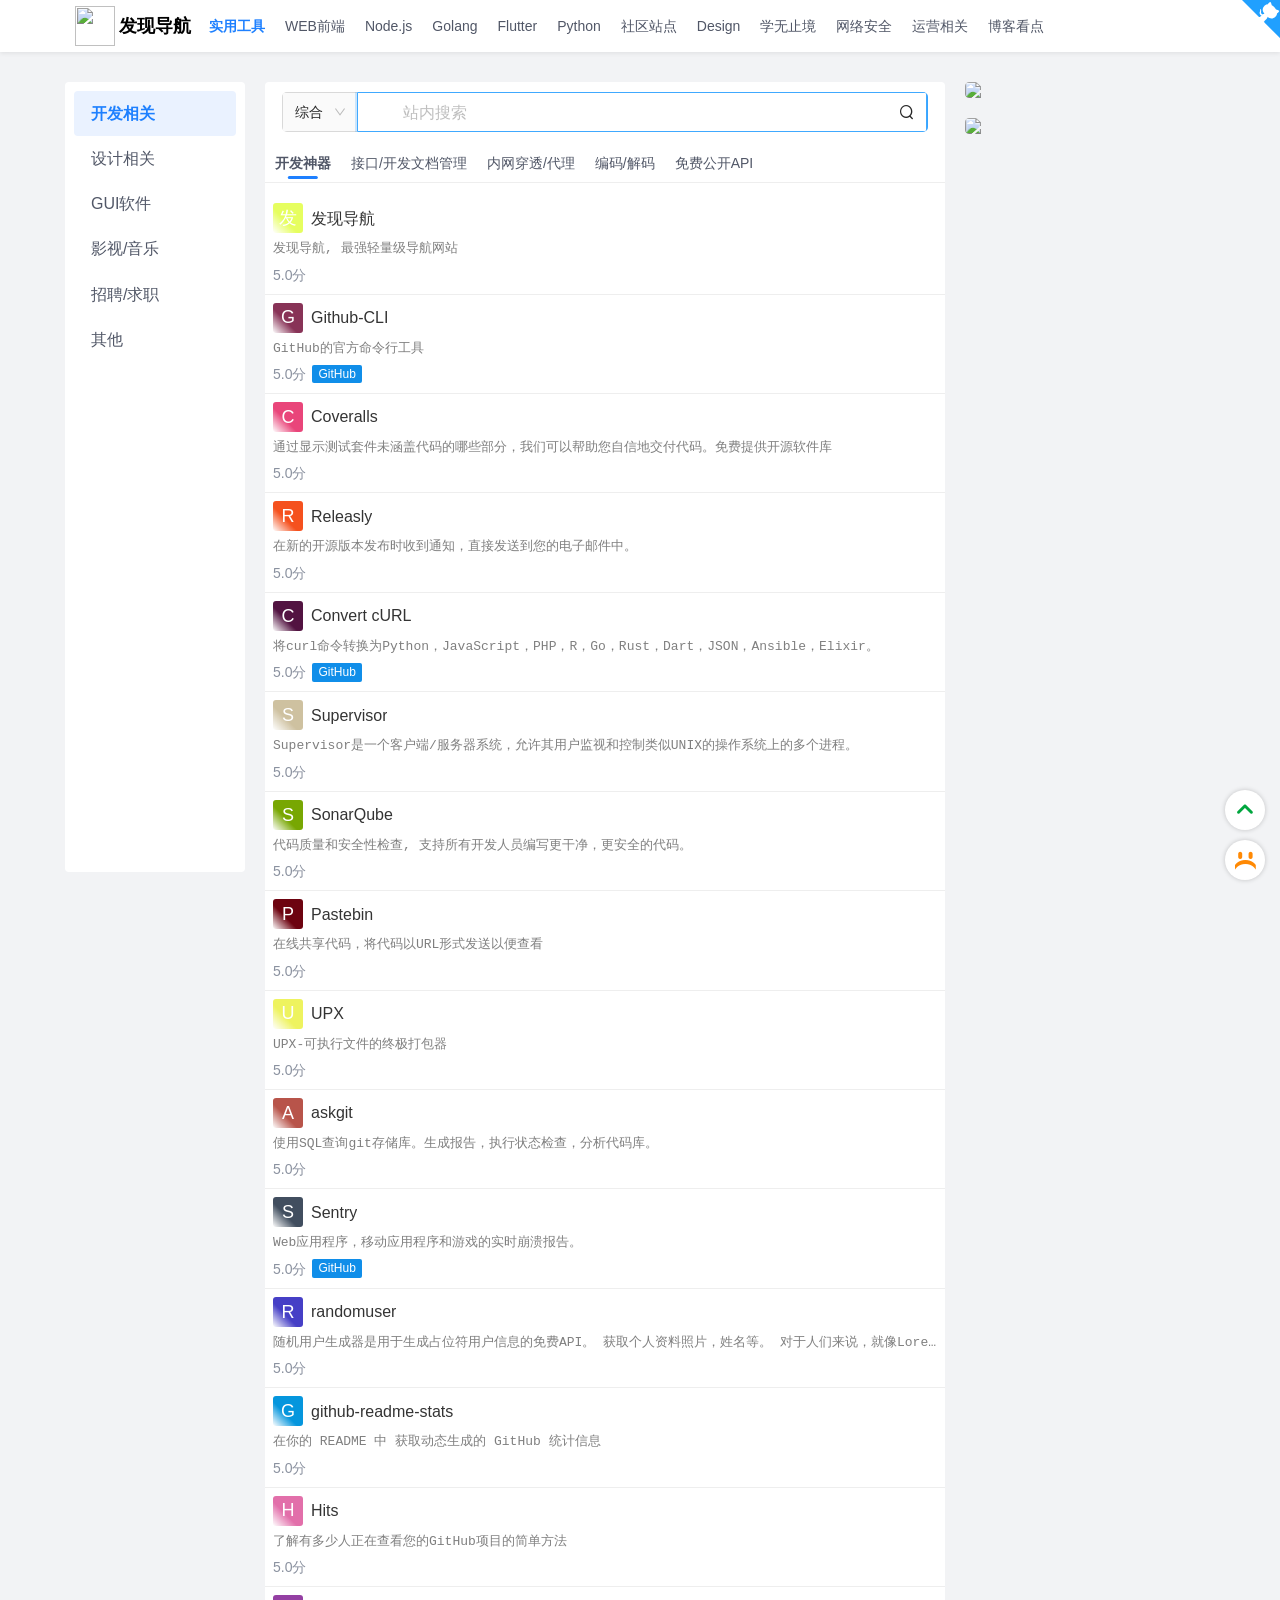
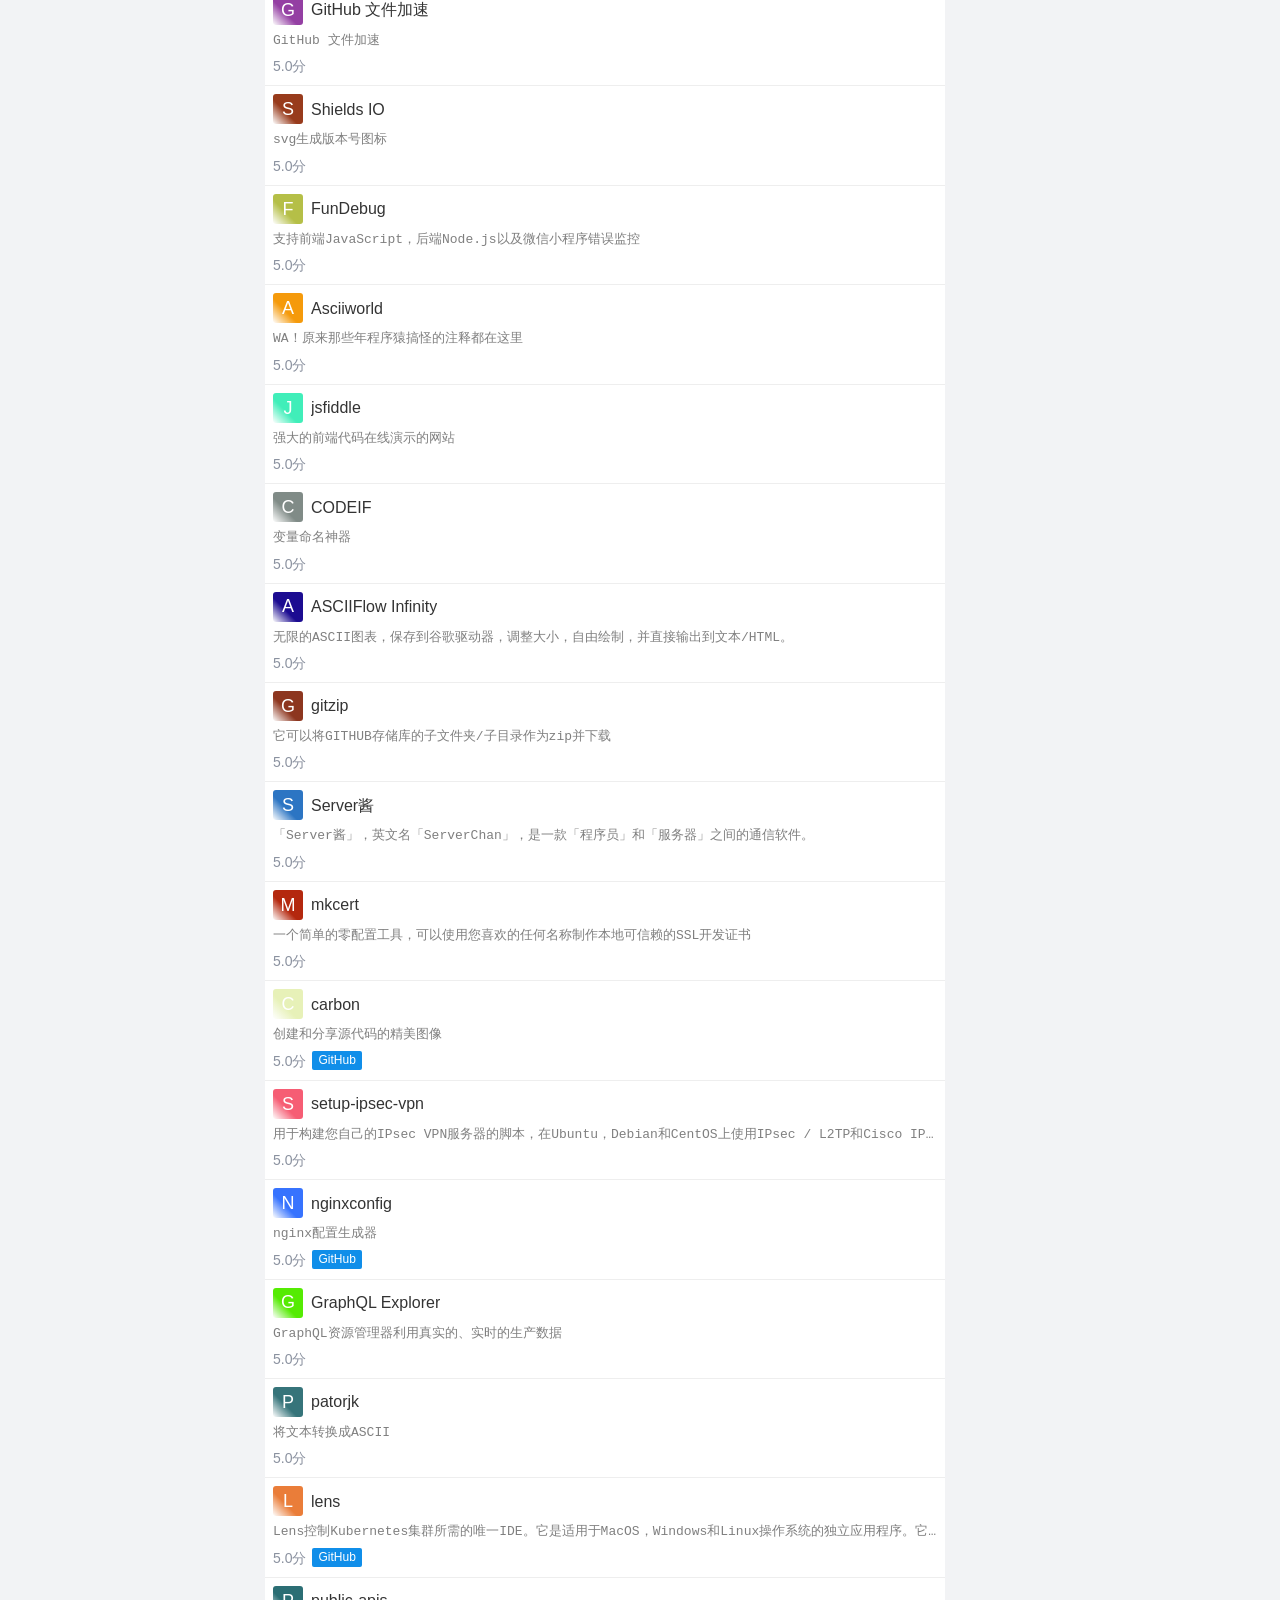
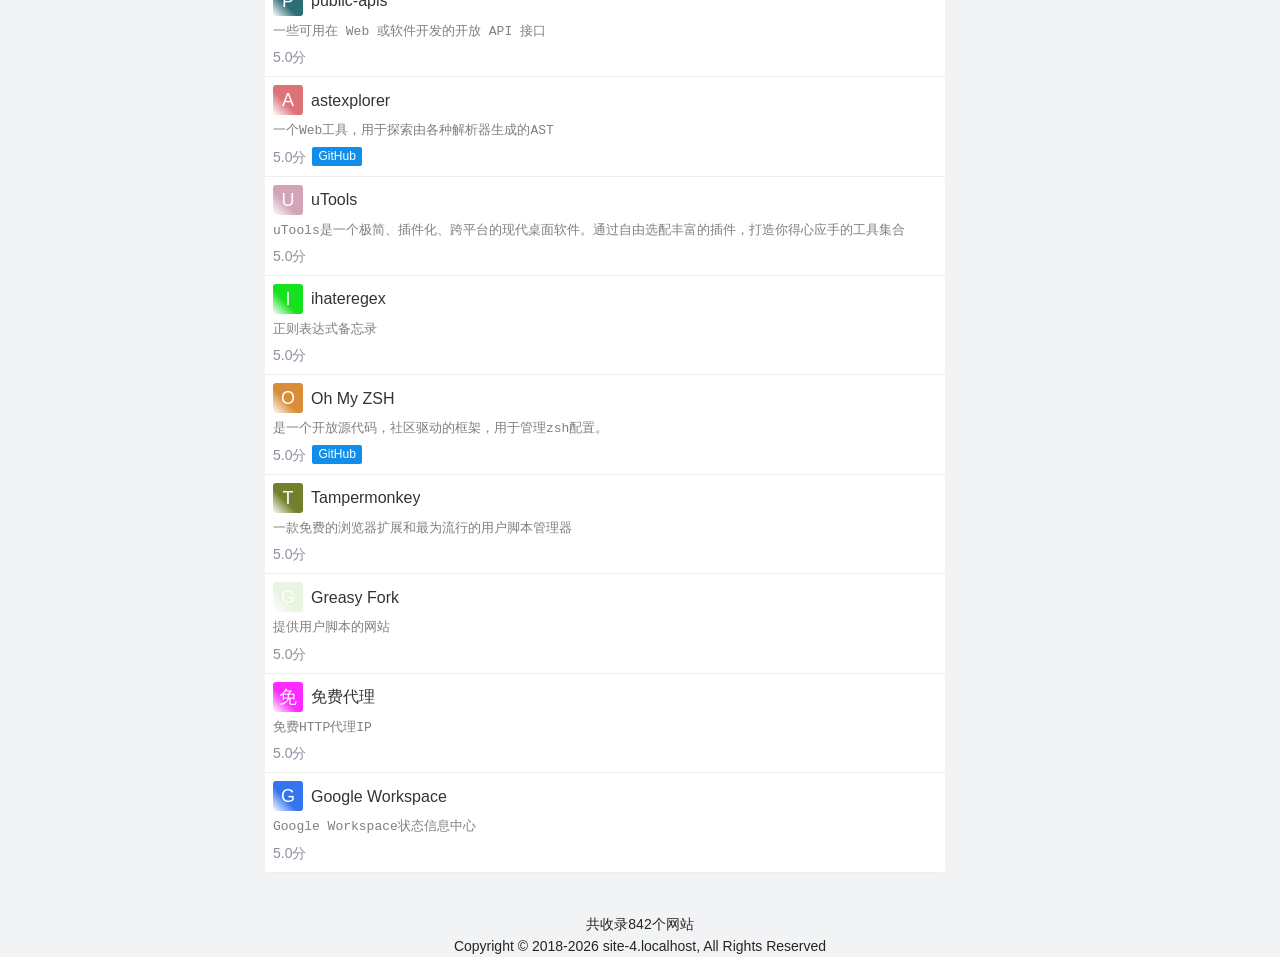
==== commit c5c7408a: "Deploying to gh-pages from @ Quanda666/nav@791356358cdac3c1e49296a5de2a070f68dc65ea 🚀" ====
--- a/index.html
+++ b/index.html
@@ -53,18 +53,22 @@
   </script>
   <body id="x-j-h">
     <app-xiejiahe>
-      <!-- nav.loading-start -->
-<style>
-  @keyframes my-rotate{0%{transform:rotate(0deg)}100%{transform:rotate(360deg)}}@keyframes loading-dash{0%{stroke-dasharray:1,200;stroke-dashoffset:0}50%{stroke-dasharray:90,150;stroke-dashoffset:-40px}100%{stroke-dasharray:90,150;stroke-dashoffset:-120px}}.g-loading{z-index:999;position:fixed;top:0;left:0;right:0;bottom:0;background:#fff;display: flex;justify-content: center;align-items: center;}.circular{width:30px;height:30px;animation:my-rotate 2s linear infinite;}.path{stroke-dasharray:90,150;stroke-dashoffset:0;stroke-width:5;stroke:#409eff;stroke-linecap:round;animation:loading-dash 1.5s ease-in-out infinite}
-</style><div class="g-loading">
-    <svg viewBox="25 25 50 50" class="circular">
-      <circle cx="50" cy="50" r="20" fill="none" class="path"/>
-    </svg>
-  </div>  
-<!-- nav.loading-end -->
+      <!-- nav.loading-start --><style>
+  @keyframes r {
+    0% { transform: rotate(0deg); } 100% { transform: rotate(45deg); }
+  }
+  svg.gear {
+    margin-bottom: 15px;
+    animation: r .5s infinite linear;
+  }
+</style>
+<div style="position: fixed;top: 0;left: 0;right: 0;bottom: 0;text-align: center;display: flex;justify-content: center;align-items: center;font-size: 14px; flex-direction: column;background: linear-gradient(45deg,#222428,#444856);">
+  <svg class="gear" style="width:64px" xmlns="http://www.w3.org/2000/svg" viewBox="0 0 100 100"><path id="p" fill="#fdb" d="M94.1 58.8c.6-2.8.9-5.8.9-8.8s-.3-6-.9-8.8l-11.7-.4c-.7-2.6-1.7-5-3-7.3l8-8.5c-3.3-4.9-7.5-9.2-12.5-12.5l-8.5 8c-2.3-1.3-4.7-2.3-7.3-3l-.3-11.6C56 5.3 53 5 50 5s-6 .3-8.8.9l-.4 11.7c-2.6.7-5 1.7-7.3 3l-8.5-8c-4.9 3.3-9.2 7.5-12.5 12.5l8 8.5c-1.3 2.3-2.3 4.7-3 7.3l-11.6.3C5.3 44 5 47 5 50s.3 6 .9 8.8l11.7.4c.7 2.6 1.7 5 3 7.3l-8 8.5c3.3 4.9 7.5 9.2 12.5 12.5l8.5-8c2.3 1.3 4.7 2.3 7.3 3l.4 11.7c2.7.5 5.7.8 8.7.8s6-.3 8.8-.9l.4-11.7c2.6-.7 5-1.7 7.3-3l8.5 8c4.9-3.3 9.2-7.5 12.5-12.5l-8-8.5c1.3-2.3 2.3-4.7 3-7.3l11.6-.3zM50 66.9c-9.3 0-16.9-7.6-16.9-16.9S40.7 33.1 50 33.1 66.9 40.7 66.9 50 59.3 66.9 50 66.9z"/></svg>
+  <div style="color:#6c757d;font-size: 18px;">Loading...</div>
+</div><!-- nav.loading-end -->
     </app-xiejiahe>
     <!-- nav.seo-start -->
-<div data-url="https://github.com/xjh22222228/nav" data-server-time="1749988568378" data-a="x.i.e-jiahe" data-date="2025-06-15 19:56:08" id="META-NAV" style="z-index:-1;position:fixed;top:-10000vh;left:-10000vh;">
+<div data-url="https://github.com/xjh22222228/nav" data-server-time="1749988625671" data-a="x.i.e-jiahe" data-date="2025-06-15 19:57:05" id="META-NAV" style="z-index:-1;position:fixed;top:-10000vh;left:-10000vh;">
 <div>发现导航</div><p>发现导航, 最强轻量级导航网站</p><div>Github-CLI</div><p>GitHub的官方命令行工具</p><div>Coveralls</div><p>通过显示测试套件未涵盖代码的哪些部分，我们可以帮助您自信地交付代码。免费提供开源软件库</p><div>Releasly</div><p>在新的开源版本发布时收到通知，直接发送到您的电子邮件中。</p><div>Convert cURL</div><p>将curl命令转换为Python，JavaScript，PHP，R，Go，Rust，Dart，JSON，Ansible，Elixir。</p><div>Supervisor</div><p>Supervisor是一个客户端/服务器系统，允许其用户监视和控制类似UNIX的操作系统上的多个进程。</p><div>SonarQube</div><p>代码质量和安全性检查, 支持所有开发人员编写更干净，更安全的代码。</p><div>Pastebin</div><p>在线共享代码，将代码以URL形式发送以便查看</p><div>UPX</div><p>UPX-可执行文件的终极打包器</p><div>askgit</div><p>使用SQL查询git存储库。生成报告，执行状态检查，分析代码库。</p><div>Sentry</div><p>Web应用程序，移动应用程序和游戏的实时崩溃报告。</p><div>randomuser</div><p>随机用户生成器是用于生成占位符用户信息的免费API。 获取个人资料照片，姓名等。 对于人们来说，就像Lorem Ipsum。</p><div>github-readme-stats</div><p>在你的 README 中 获取动态生成的 GitHub 统计信息</p><div>Hits</div><p>了解有多少人正在查看您的GitHub项目的简单方法</p><div>GitHub 文件加速</div><p>GitHub 文件加速</p><div>Shields IO</div><p>svg生成版本号图标</p><div>FunDebug</div><p>支持前端JavaScript，后端Node.js以及微信小程序错误监控</p><div>Asciiworld</div><p>WA！原来那些年程序猿搞怪的注释都在这里</p><div>jsfiddle</div><p>强大的前端代码在线演示的网站</p><div>CODEIF</div><p>变量命名神器</p><div>ASCIIFlow Infinity</div><p>无限的ASCII图表，保存到谷歌驱动器，调整大小，自由绘制，并直接输出到文本/HTML。</p><div>gitzip</div><p>它可以将GITHUB存储库的子文件夹/子目录作为zip并下载</p><div>Server酱</div><p>「Server酱」，英文名「ServerChan」，是一款「程序员」和「服务器」之间的通信软件。</p><div>mkcert</div><p>一个简单的零配置工具，可以使用您喜欢的任何名称制作本地可信赖的SSL开发证书</p><div>carbon</div><p>创建和分享源代码的精美图像</p><div>setup-ipsec-vpn</div><p>用于构建您自己的IPsec VPN服务器的脚本，在Ubuntu，Debian和CentOS上使用IPsec / L2TP和Cisco IPsec</p><div>nginxconfig</div><p>nginx配置生成器</p><div>GraphQL Explorer</div><p>GraphQL资源管理器利用真实的、实时的生产数据</p><div>patorjk</div><p>将文本转换成ASCII</p><div>lens</div><p>Lens控制Kubernetes集群所需的唯一IDE。它是适用于MacOS，Windows和Linux操作系统的独立应用程序。它是开源的，免费的。</p><div>public-apis</div><p>一些可用在 Web 或软件开发的开放 API 接口</p><div>astexplorer</div><p>一个Web工具，用于探索由各种解析器生成的AST</p><div>uTools</div><p>uTools是一个极简、插件化、跨平台的现代桌面软件。通过自由选配丰富的插件，打造你得心应手的工具集合</p><div>ihateregex</div><p>正则表达式备忘录</p><div>Oh My ZSH</div><p>是一个开放源代码，社区驱动的框架，用于管理zsh配置。</p><div>Tampermonkey</div><p>一款免费的浏览器扩展和最为流行的用户脚本管理器</p><div>Greasy Fork</div><p>提供用户脚本的网站</p><div>免费代理</div><p>免费HTTP代理IP</p><div>Google Workspace</div><p>Google Workspace状态信息中心</p><div>eoLinker接口管理平台</div><p>国内最大的在线接口管理服务方案供应商</p><div>YApi</div><p>YApi 是一个可本地部署的、打通前后端及QA的、可视化的接口管理平台</p><div>RAP2</div><p>Web接口管理工具，开源免费，接口自动化，MOCK数据自动生成，自动化测试，企业级管理。阿里妈妈MUX团队出品</p><div>showdoc</div><p>一个非常适合IT团队的在线API文档、技术文档工具</p><div>docsify</div><p>一个神奇的文档站点生成器</p><div>apiDoc</div><p>RESTful Web API文档生成器</p><div>docusaurus</div><p>易于维护的开源文档网站</p><div>禅道</div><p>禅道是灵活的项目管理软件</p><div>Tapd</div><p>一站式敏捷研发协作云平台, 凝聚腾讯研发方法及敏捷实践精髓, 助力企业研发更高效、协作更敏捷</p><div>Hoppscotch</div><p>一个免费，快速，美观的API请求构建器，供10万多个开发人员使用。(原名叫 Postwoman)</p><div>Sunny-Ngrok</div><p>一条命令解决的外网访问内网问题，无需任何配置，下载客户端之后直接一条命令让外网访问您的内网不再是距离</p><div>frp</div><p>一个快速反向代理，可帮助您将NAT或防火墙后面的本地服务器暴露给Internet。</p><div>zan-proxy</div><p>本地代码调试线上页面，环境再也不是问题</p><div>ngrok</div><p>ngrok是一个反向代理，通过在公共的端点和本地运行的 Web 服务器之间建立一个安全的通道。ngrok可捕获和分析所有通道上的流量，便于后期分析和重放</p><div>查MD5</div><p>MD5在线解密|md5在线破解|批量破解md5网站</p><div>JSON Web Tokens</div><p>jwt 在线解码</p><div>base64</div><p>base64在线解码编码</p><div>ipify</div><p>一个简单的公共IP地址API</p><div>归属地查询</div><p>淘宝免费归属地查询</p><div>draw</div><p>免费的在线图表软件，用于制作流程图、流程图、组织图、UML、ER和网络图</p><div>ProcessOn</div><p>免费在线作图工具,UML作图,UI界面原型设计,iOS原型设计,BPMN,流程图,思维导图,多人协作绘图</p><div>蓝湖</div><p>蓝湖是一款设计图共享平台,帮助互联网团队管理设计图</p><div>Zeplin</div><p>为设计师和前端而生的协作应用</p><div>幕布</div><p>极简大纲笔记 | 一键生成思维导图</p><div>声享</div><p>在线制作 PPT，让分享更有价值</p><div>墨刀</div><p>原型设计工具，web原型设计工具，app原型设计工具</p><div>小智LOGO</div><p>LOGO在线制作神器 - 3分钟完成LOGO设计在线生成</p><div>创客贴</div><p>一款简单易用、功能强大的线上图形设计工具</p><div>在线制作图表</div><p>信息图表是一种易于使用的信息图表和图表制造商。创建和分享美丽的信息图表，在线报告和互动地图。在这里做你自己</p><div>CLIPPING MAGIC</div><p>删除图像背景在线。使背景透明，白色等编辑，裁剪，旋转，固定颜色，添加阴影，一款在线抠图工具</p><div>稿定抠图</div><p>稿定设计是一款专为淘宝店主、新媒体运营人员和修图爱好者打造的免费在线抠图工具。</p><div>UZER.ME</div><p>超级应用空间致力于全生命周期的文档管理,无需安装,即可在线编辑Office, CAD,PS等任意格式文档,支持远程协作,全文检索,版本管理,权限管理,安全外发等.提高工作效率,降低安全风险</p><div>launchaco</div><p>免费在线制作LOGO</p><div>鹿班</div><p>鹿班 - 让设计更美好(阿里出品)</p><div>图片裁剪</div><p>在线裁剪照片大小尺寸</p><div>Bitwarden</div><p>个人和企业在任何设备上存储，共享和保护敏感数据的最简单，最安全的方法</p><div>Typeora</div><p>Typora是一款跨平台的最小Markdown编辑器，可为Markdown读者和作家提供无缝的体验</p><div>iterm2</div><p>iTerm2是Terminal的替代品，是iTerm的后续产品</p><div>Sourcetree</div><p>美丽的Git GUI中的简单性和强大功能</p><div>charles</div><p>Charles是HTTP代理/ HTTP监视器/反向代理，使开发人员可以查看其计算机与Internet之间的所有HTTP和SSL / HTTPS通信。这包括请求，响应和HTTP标头（其中包含cookie和缓存信息）。</p><div>Tunnelblick</div><p>适用于macOS的免费开源OpenVPN VPN客户端服务器软件。</p><div>Keka</div><p>macOS文件存档器, 储存更多，私密分享</p><div>Kap</div><p>使用Web技术构建的开源屏幕录像机。</p><div>Vscode</div><p>VScode是一款轻量级的编辑器，自由。 建立在开源上。 无处不在。</p><div>zenmap</div><p>开源免费的网络发现工具，通过它能够找出网络上在线的主机，并测试主机上哪些端口处于监听状态，接着通过端口确定主机上运行的应用程序类型与版本信息，最后利用它还能侦测出操作系统的类型和版本</p><div>obsproject</div><p>免费和开源软件，用于视频录制和实时流。</p><div>hyper</div><p>基于WEB技术的终端</p><div>Listary</div><p>Listary是Windows的革命性搜索实用程序，它使休闲用户和高级用户都能快速找到文件并启动应用程序！</p><div>vmware</div><p>利用VMware提供的软件定义的云，移动性，网络和安全解决方案来建立您的数字基础。</p><div>parallels</div><p>Mac和Windows虚拟化|管理Mac|VDI和RDS解决方案</p><div>mumu Android模拟器</div><p>网易MuMu[手游模拟器][安卓模拟器]</p><div>DBeaver</div><p>适用于开发人员，数据库管理员，分析师和所有需要使用数据库的人员的免费的多平台数据库工具。支持所有流行的数据库：MySQL，PostgreSQL，SQLite，Oracle，DB2，SQL Server，Sybase，MS Access，Teradata，Firebird，Apache Hive，Phoenix，Presto等</p><div>RedisDesktopManager</div><p>Redis Desktop Manager（又名RDM）—是用于Windows，Linux，MacOS和iPadOS的快速Redis数据库管理应用程序。</p><div>Sequel Pro</div><p>Sequel Pro是一个快速，易于使用的Mac数据库管理应用程序，用于处理MySQL数据库。</p><div>Robo 3T</div><p>一个现代，强大且由社区驱动的MongoDB管理工具</p><div>DataGrip</div><p>jetbrains出品的数据库管理系统</p><div>tableplus</div><p>用于关系数据库的现代，本地且友好的GUI工具：MySQL，PostgreSQL，SQLite等</p><div>TeamViewer</div><p>TeamViewer远程连接控制软件是一款随时随地连接到远程桌面电脑、移动设备及Iot,让远程连接过程更加的快速和安全,轻松实现对文件、网络及程序的实时支持或访问。</p><div>向日葵</div><p>向日葵远程控制软件是一款免费的集远程控制电脑手机、远程桌面连接、远程开机、远程管理、支持内网穿透的一体化远程控制管理工具软件</p><div>v2ray</div><p>用于构建代理绕过网络限制的平台。</p><div>clash</div><p>Go中基于规则的隧道</p><div>哔哩哔哩</div><p>国内知名的视频弹幕网站，这里有最及时的动漫新番，最棒的ACG氛围，最有创意的Up主</p><div>爱奇艺</div><p>拥有海量、优质、高清的网络视频的大型视频网站，专业的网络视频播放平台</p><div>Youtube</div><p>全球最大的视频网站</p><div>斗鱼</div><p>斗鱼 - 每个人的直播平台</p><div>疯狂影视搜索</div><p>疯狂影视搜索是一款全能影视搜索引擎，帮你找到最新影视资源，一站拥有无尽影视资源</p><div>全民vip视频在线解析</div><p>免费全网VIP视频会员免广告看电影！优酷vip解析，爱奇艺vip解析，腾讯vip解析，乐视vip解析，芒果vip解析</p><div>蜜蜂剪辑</div><p>免费在线视频剪辑、视频制作、视频剪切、视频转gif等实用功能</p><div>kk高清影院</div><p>kk高清影院,1080p电影下载,高清电影迅雷下载,免费高清电影网</p><div>自由的音乐</div><p>自由的音乐是一个免费试听并下载全网音乐的网站</p><div>智联招聘</div><p>智联招聘，更懂你的价值</p><div>前程无忧</div><p>招聘网,人才网,求职,找工作</p><div>BOSS直聘</div><p>BOSS直聘是权威领先的招聘网，开启人才网招聘求职新时代，让求职者与Boss直接开聊、加快面试、即时反馈，找工作就来BOSS直聘和Boss开聊吧</p><div>ResumeSample</div><p>程序员简历模板系列, WEB/IOS/Android/C++/node等以及通用程序员简历模板</p><div>程序员找工作黑名单</div><p>有些事情，应该被记住</p><div>看准网</div><p>看准网★中国领先的职场信息平台,专注于公司评论,晒工资,工资待遇,面试,公司福利等.您可以在看准网上匿名分享您的职业信息</p><div>TinyPNG</div><p>智能PNG和JPEG压缩，以质量和文件大小的完美平衡来优化您的图像</p><div>Squoosh</div><p>在浏览器中用不同的编解码器压缩和比较图像(Google出品)</p><div>草料二维码</div><p>用专业的二维码产品帮助企业创造价值</p><div>Feed 验证器</div><p>验证RSS是否符合标准规范</p><div>淘捏捏</div><p>淘宝信誉查询 - 淘捏捏卖家工具箱 淘宝信誉查询_淘宝信用查询_淘宝小号查询_淘宝黑号查询</p><div>天眼查</div><p>人人都在用商业安全工具_企业信息查询_公司查询_工商查询_企业信用信息查询系统</p><div>语雀</div><p>优雅高效的在线文档编辑与协同工具，让每个企业轻松拥有文档中心 - 阿里巴巴</p><div>求是潮云U盘</div><p>临时文件上传, 快速和稳定</p><div>云转换</div><p>在线免费转换视频,音频,YouTube视频到文字,视频到文字,音频到文字,语音转换成文字</p><div>Picdiet</div><p>独特且强悍的JavaScript算法，能极速压缩80%的图片大小，而不损害其质量</p><div>easyicon</div><p>在线图标转换ico、icns</p><div>Smallpdf</div><p>压缩pdf、各种文件格式转换pdf</p><div>Cool Backgrounds</div><p>生成非常酷的彩色背景图像</p><div>Unsplash Source</div><p>随机生成图片链接</p><div>石墨文档</div><p>一款轻便、简洁的在线协作文档工具，PC端和移动端全覆盖，支持多人同时对文档编辑和评论...</p><div>Emoji searcher</div><p>Emoji表情大全</p><div>imgURL</div><p>ImgURL是一个简单、纯粹的图床程序，让个人图床多一个选择</p><div>拷贝兔</div><p>跨平台分享工具，纯Web，IOS，MAC，Linux，Android互传</p><div>表格工具</div><p>一个功能强大的在线表格编辑器，支持Excel、Markdown、JSON、CSV、HTML等格式的相互转换</p><div>360查字体</div><p>360查字体 - 查版权，免纠纷</p><div>sejda</div><p>在线HTML转换pdf</p><div>AI人工智能图片放大</div><p>Bigjpg - 使用开源waifu2x人工智能深度卷积神经网络（CNN）智能无损免费放大图片</p><div>VVV文档在线导出工具</div><p>免费下载百度文库文档</p><div>在线文件编码识别</div><p>在线文件编码识别</p><div>iptv</div><p>收集来自世界各地的5000多个公共IPTV频道</p><div>临时邮箱</div><p>10分钟邮箱，临时邮箱，临时邮，临时电子邮箱，24小时邮箱，一次性邮箱，匿名邮箱，安全邮箱</p><div>jQuery</div><p>jQuery是一个JavaScript函数库</p><div>webpack</div><p>webpack是一个模块打包器</p><div>Babel</div><p>用于编写下一代 JavaScript 的编译器</p><div>ESLint</div><p>可组装的JavaScript和JSX检查工具</p><div>stylelint</div><p>一个强大的现代样式风格的linter</p><div>Mocha</div><p>Mocha是JavaScript的一种单元测试框架，既可以在浏览器环境下运行，也可以在Node.js环境下运行</p><div>MUI</div><p>MUI: 最接近原生APP体验的高性能前端框架</p><div>rollup</div><p>Rollup 是一个 JavaScript 模块打包器，可以将小块代码编译成大块复杂的代码，例如 library 或应用程序</p><div>standard</div><p>JavaScript样式指南，带有linter和自动代码修复程序</p><div>Faker</div><p>在Node.js和浏览器中生成大量逼真的假数据</p><div>sweetalert</div><p>JavaScript Alert 的漂亮替代品</p><div>Sortable</div><p>一个JavaScript库，用于在现代浏览器和触摸设备上对拖放列表进行重新排序</p><div>formilyjs</div><p>Formily 是一个由阿里巴巴集团多 BU 共建的面向中后台复杂场景的表单解决方案，它也是一个表单框架</p><div>rough-notation</div><p>一个小的JavaScript库，用于在网页上创建手绘动画并为其添加动画效果</p><div>AntV</div><p>AntV 是蚂蚁金服全新一代数据可视化解决方案</p><div>Lodash</div><p>Lodash是一个一致性、模块化、高性能的 JavaScript 实用工具库</p><div>Swiper</div><p>轻量级的移动设备触控滑块的js框架，使用硬件加速过渡</p><div>fastclick</div><p>Polyfill 解决移动端具有300ms延迟的库</p><div>Layer</div><p>丰富多样的Web弹出层组件,可轻松实现Alert/Confirm/Prompt/普通提示/页面区块/iframe/tips等等几乎所有的弹出交互</p><div>moment.js</div><p>一个轻量级的JavaScript日期库，用于解析，验证，操作和格式化日期</p><div>js-cookie</div><p>一个简单，轻量级的JavaScript API，用于处理浏览器cookie</p><div>qs</div><p>具有嵌套支持的查询字符串解析器</p><div>Mock.js</div><p>生成随机数据，拦截 Ajax 请求</p><div>GITALK</div><p>凹凸实验室出品的一款基于 Github Issue 和 Preact 开发的评论插件</p><div>prism</div><p>轻巧，强大，优雅的代码语法高亮</p><div>nprogress</div><p>顶部加载进度条</p><div>iNotify</div><p>JS实现浏览器标题闪烁，滚动，语音提示，Chrome/Safari/FireFox/IE通知</p><div>html2canvas</div><p>最流行的JavaScript屏幕截图</p><div>dayjs</div><p>使用与Moment.js兼容的API来解析，验证，操作和显示现代浏览器的日期和时间</p><div>JsBarcode</div><p>易于使用但功能强大的条形码生成器，适用于Web和Node.js</p><div>clipboard.js</div><p>现代复制到剪贴板。没有Flash。只需3kb gzipped。</p><div>lib-flexible</div><p>可伸缩布局方案, 淘宝rem解决方案</p><div>js-xss</div><p>根据白名单过滤HTML(防止XSS攻击)</p><div>mescroll</div><p>精致的下拉刷新和上拉加载 js框架.支持vue,完美运行于移动端和主流PC浏览器</p><div>better-scroll</div><p>灵感来自iscroll，它具有更好的滚动性能</p><div>pinyinjs</div><p>一个实现汉字与拼音互转的小巧web工具库</p><div>ms</div><p>使用此包可以轻松地将各种时间格式转换为毫秒。</p><div>ramda</div><p>适用于JavaScript程序员的实用函数库</p><div>decimal.js</div><p>JavaScript的任意精度Decimal类型 (0.1+0.2=0.3)</p><div>copy-to-clipboard</div><p>简单的模块公开copy功能，它将尝试使用execCommand与特定于IE的clipboardData接口的回退，最后，通常prompt使用适当的文本内容和消息</p><div>path-to-regexp</div><p>将字符串路径转换成正则表达式</p><div>autosize</div><p>autosize是一个小的独立脚本，可以自动调整textarea域的高度以适合文本</p><div>shake.js</div><p>监听手机设备摇动</p><div>progressbar</div><p>可以轻松地为Web创建响应式和时尚的进度栏。动画即使在移动设备上也表现良好</p><div>easy-mock</div><p>Easy Mock 是一个可视化，并且能快速生成模拟数据的持久化服务</p><div>Clamp.js</div><p>JS版本的多行文本溢出省略</p><div>json-bigint</div><p>带有bigints支持的JSON.parse / stringify</p><div>exif-js</div><p>用于读取EXIF图像元数据的JavaScript库</p><div>lunr.js</div><p>Lunr.js是一个用于浏览器的小型全文本搜索库。它为JSON文档建立索引，并提供一个简单的搜索界面来检索与文本查询最匹配的文档</p><div>hotkeys</div><p>强大的Javascript库，用于捕获键盘输入和输入的按键组合。它没有依赖性。</p><div>dom-to-image</div><p>使用HTML5 canvas从DOM节点生成图像</p><div>single-spa</div><p>使微前端变得简单</p><div>qiankun</div><p>为微型前端提供快速，简单和完整的解决方案</p><div>nanoid</div><p>一个很小的，安全的，URL友好的，唯一的JavaScript字符串ID生成器。</p><div>Numeral-js</div><p>一个用于格式化和处理数字的javascript库</p><div>ua-parser-js</div><p>用于从userAgent字符串检测浏览器，引擎，操作系统，CPU和设备类型/模型。支持浏览器和node.js环境</p><div>hammer.js</div><p>一个用于多点触摸手势的javascript库</p><div>i18next</div><p>i18next是一个非常流行的国际化框架，适用于浏览器或任何其他JavaScript环境（例如，node.js）。</p><div>js-lingui</div><p>JavaScript的可读，自动化和优化（5 kb）国际化</p><div>wow.js</div><p>基于Animate.css,向下滚动页面时显示CSS动画,轻松自定义动画设置：样式，延迟，长度，偏移，迭代...</p><div>Waves</div><p>受Google材质设计启发的点击效果, 波纹效果</p><div>velocity</div><p>加速JavaScript动画</p><div>anime</div><p>轻量级的JavaScript动画库。它适用于任何CSS属性，单个CSS转换，SVG或任何DOM属性以及JavaScript对象</p><div>Hover-Buttons</div><p>hover动画CSS / SCSS按钮</p><div>JavaScript-MD5</div><p>JavaScript MD5实现。兼容服务器端环境，如node.js，RequireJS等模块加载器和所有Web浏览器</p><div>js-sha1</div><p>JavaScript的简单SHA1哈希函数支持UTF-8编码。</p><div>js-base64</div><p>JavaScript的Base64实现</p><div>jsSHA</div><p>SHA-1，SHA-224，SHA3-224，SHA-256，SHA3-256，SHA-384，SHA3-384，SHA-512，SHA3-512，SHAKE128 ，和SHAKE256以及HMAC</p><div>crypto-js</div><p>加密标准的JavaScript库</p><div>pdf.js</div><p>PDF.js是一个使用HTML5构建的可移植文档格式（PDF）查看器</p><div>webuploader</div><p>百度出品，采用大文件分片并发上传，极大的提高了文件上传效率。</p><div>pdfmake</div><p>纯JavaScript中的客户端/服务器端PDF打印, HTML转换Pdf</p><div>ViewerJS</div><p>JavaScript中的文档阅读器, pdf/ppt/opt/odt等文件渲染成HTML</p><div>filepond</div><p>灵活而有趣的JavaScript文件上传库</p><div>FileSaver.js</div><p>客户端保存文件的解决方案，非常适合在客户端上生成文件的Web应用程序</p><div>jsPDF</div><p>一个使用JavaScript生成PDF的库</p><div>PhotoSwipe</div><p>适用于移动和桌面的JavaScript图像库, 图片预览</p><div>viewerjs</div><p>javascript图片预览</p><div>howler.js</div><p>现代 Web 音频 javascript 库</p><div>DPlayer</div><p>哇，这么可爱的HTML5 danmaku视频播放器</p><div>APlayer</div><p>哇，这么可爱的HTML5音乐播放器</p><div>three.js</div><p>JavaScript 3D引擎</p><div>flowy</div><p>创建流程图的最小JavaScript库</p><div>incubator-echarts</div><p>浏览器的功能强大的交互式图表和可视化库</p><div>d3</div><p>借助SVG，Canvas和HTML使数据栩栩如生。</p><div>uikit</div><p>一款轻量级、模块化的前端框架可快速构建强大的web前端界面</p><div>JsBridge</div><p>android java和javascript桥接，灵感来自微信webview jsbridge</p><div>DSBridge-Android</div><p>一个现代的跨平台JavaScript桥接，通过它您可以在JavaScript和本机之间同步或异步地调用彼此的功能</p><div>joi</div><p>对象模式验证</p><div>validator.js</div><p>字符串验证插件、表单验证</p><div>async-validator</div><p>异步验证器</p><div>yup</div><p>无效的简单对象架构验证</p><div>localForage</div><p>离线存储，使用简单但功能强大的API包装IndexedDB，WebSQL或localStorage。</p><div>introjs</div><p>为您的网站和项目提供新功能介绍和逐步用户指南的更好方法</p><div>shepherd</div><p>引导您的用户浏览您的应用程序</p><div>bootstrap-tour</div><p>使用Twitter Bootstrap Popovers快速方便地进行产品浏览</p><div>React</div><p>用于构建用户界面的 JavaScript 库</p><div>React Router</div><p>React 路由管理</p><div>Redux</div><p>React 状态管理</p><div>create-react-app</div><p>React官方脚手架</p><div>React Redux</div><p>Redux的官方React绑定(通常配合redux使用)</p><div>redux-actions</div><p>Redux的Flux标准action实用程序(用于生成action)</p><div>redux-thunk</div><p>Redux的Thunk中间件, 用于处理异步逻辑</p><div>redux-saga</div><p>一个旨在使应用程序副作用（即异步事物，如数据获取和不纯的东西，如访问浏览器缓存）更容易管理，执行更高效，易于测试，以及更好地处理故障的库</p><div>React Native</div><p>使用React构建原生APP程序的框架</p><div>React Navigation</div><p>为您的本地应用程序提供路由和导航</p><div>expo</div><p>用于制作跨平台移动应用程序的Expo平台</p><div>ant-design-mobile-rn</div><p>一个基于 React Native 的 UI 组件库</p><div>Ant Design</div><p>Ant Design - A UI Design Language</p><div>MATERIAL-UI</div><p>React 组件用于更快速、更简便的 web 开发。你也可以建立你自己的设计系统，或者从 Material Design 开始</p><div>element</div><p>elementUI组件库</p><div>react-bootstrap</div><p>基于Bootstrap 3构建的组件库</p><div>evergreen</div><p>Evergreen是一个React UI框架，用于在Web上构建雄心勃勃的产品。由Segment带给您。</p><div>@alifd/next</div><p>@alifd/next 是 Alibaba Fusion Design 的官方 React 实现, 赋能企业中后台产品开发</p><div>zent</div><p>Zent 是有赞 PC 端 WebUI 规范的 React 实现，提供了一整套基础的 UI 组件以及一些常用的业务组件</p><div>React95</div><p>装修一新的现代的应用程序做出React Windows95的UI组件。</p><div>rsuite</div><p>React Suite 是一套 React 组件库，为后台产品而生。同时也是一个具有贴心设计以及对开发者友好的 UI 框架</p><div>chakra-ui</div><p>适用于您的React应用程序的简单，模块化和可访问的UI组件</p><div>Ant Design Mobile</div><p>一个基于 Preact / React / React Native 的 UI 组件库</p><div>React Helmet</div><p>这个可重用的反应组件将管理对文档头的所有更改</p><div>react-image-crop</div><p>用于React的响应式图像裁剪工具</p><div>React Helmet</div><p>这个可重用的反应组件将管理对文档头的所有更改</p><div>react-transition-group</div><p>当React组件进入或离开DOM时执行动画的简单方法</p><div>React Loadable</div><p>用于加载具有promise的组件的更高阶组件 - 路由懒加载</p><div>react-swipe</div><p>基于swipe.js封装的react组件/走马灯</p><div>Ant Motion</div><p>使用 Ant Motion 能够快速在 React 框架中使用动画,我们提供了单项，组合动画，以及整套解决方案</p><div>video-react</div><p>网络视频播放器使用React库从头开始构建HTML5世界</p><div>react-keeper</div><p>一个react路由库，更适合移动端使用，拥有缓存等功能</p><div>Fusion Design</div><p>基于React构建的Web可配置组件库</p><div>recharts</div><p>基于 React和D3 的组合式图表库</p><div>react-json-view</div><p>JSON查看器</p><div>BizCharts</div><p>基于G2和React的强大数据可视化库</p><div>react-draggable</div><p>一个简单的组件，用于使元素可拖动</p><div>react-slick</div><p>react走马灯组件</p><div>react-color</div><p>react 拾色器</p><div>react-intl</div><p>国际化React应用程序。这个库提供了React组件和一个API，用于格式化日期，数字和字符串，包括复数形式和处理翻译</p><div>react-data-grid</div><p>使用React构建的类似于Excel的网格组件，具有编辑器，键盘导航，复制和粘贴等功能</p><div>react-virtualized</div><p>React组件可有效呈现大型列表和表格数据</p><div>react-live</div><p>一个用于实时编辑React组件的灵活组件库</p><div>formik</div><p>在React中轻松创建表单</p><div>react-move</div><p>一个React组件，它创建可移动，可拖动，可调整大小，可缩放，可旋转，可扭曲，可收缩，可分组，可捕捉。</p><div>react-dnd</div><p>React DnD是一组React实用程序，可帮助您构建复杂的拖放接口，同时保持组件分离</p><div>react-beautiful-dnd</div><p>漂亮的和可访问的拖放列表</p><div>react-rnd</div><p>一个可调整大小且可拖动的React组件。</p><div>ANT DESIGN PRO</div><p>开箱即用的中台前端/设计解决方案</p><div>enzyme</div><p>适用于React的JavaScript测试实用程序</p><div>Jest</div><p>Jest是一个令人愉快的JavaScript测试框架，专注于简单性。</p><div>umijs</div><p>插件化的企业级前端应用框架。</p><div>DvaJS</div><p>基于React和Redux的轻量级和elm风格框架</p><div>umijs/hooks</div><p>你可以将 umi hooks 使用在任何地方，和任意组件库搭配使用。虽然我们的代码示例都是基于 ant design 的，但是并不代表我们的 Hooks 只能和 ant design 配合使用</p><div>umi-plugin-cache-route</div><p>路由缓存，类似vue keep-alive</p><div>React.js 小书</div><p>这是一本关于 React.js 的小书</p><div>TypeScript-React-Starter</div><p>TypeScript和React的入门模板，带有详细的README，描述了如何将两者结合使用。</p><div>react-redux-typescript-guide</div><p>TypeScript中的React和 Redux - 使用说明</p><div>Mobx</div><p>简单、可扩展的状态管理</p><div>next.js</div><p>服务端渲染框架、SEO解决方案</p><div>nwb</div><p>适用于Web的React，Preact，Inferno和Vanilla JS应用，React库和其他npm模块的工具包，无需配置</p><div>ahooks</div><p>为 React Hooks 而生</p><div>react-app-rewired</div><p>覆盖create-react-app webpack配置而不弹出</p><div>Vue.js</div><p>渐进式JavaScript 框架</p><div>Vue Router</div><p>Vue Router 是 Vue.js 官方的路由管理器</p><div>Vuex</div><p>Vuex 是一个专为 Vue.js 应用程序开发的状态管理模式。</p><div>vue-devtools</div><p>vue.js调试工具</p><div>vue-cli</div><p>Vue.js开发的标准脚手架工具</p><div>vuepress</div><p>Vue 驱动的静态网站生成器</p><div>Vue SSR</div><p>Vue服务端渲染、SEO解决方案</p><div>vue-class-component</div><p>用于类式Vue组件的ECMAScript / TypeScript装饰器。</p><div>eslint-plugin-vue</div><p>Vue.js的官方ESLint插件</p><div>vite</div><p>Vite是一个经过验证的Web开发人员构建工具，可在开发过程中通过本机ES模块导入为您的代码提供服务，并将其与Rollup捆绑在一起进行生产</p><div>Vue 组合式 API</div><p>Vue 组合式 API在线文档阅读</p><div>iView</div><p>一套基于 Vue.js 的高质量UI 组件库</p><div>Element</div><p>一套为开发者、设计师和产品经理准备的基于 Vue 2.0 的桌面端组件库</p><div>Element Plus</div><p>支持Vue3.0的Element</p><div>Muse-UI</div><p>基于 Vue 2.0 优雅的 Material Design UI 组件库</p><div>Ant Design Vue</div><p>这里是 Ant Design 的 Vue 实现，开发和服务于企业级后台产品</p><div>vuetify</div><p>让Vue和Material Design的强大力量在开发上助您一臂之力</p><div>bootstrap-vue</div><p>BootstrapVue为Vue.js提供了最全面的Bootstrap 4组件和网格系统实现之一，并提供了广泛的自动WAI-ARIA可访问性标记</p><div>vue-material</div><p>Vue material简单，轻巧，完全符合Google Material Design规范</p><div>buefy</div><p>Buefy是一个基于Bulma框架和设计的Vue.js响应式UI组件的轻量级库。</p><div>vant</div><p>轻量、可靠的移动端 Vue 组件库</p><div>vux</div><p>一个凑合的 Vue.js 移动端 UI 组件库</p><div>cube-ui</div><p>基于 Vue.js 实现的精致移动端组件库</p><div>Mand Mobile</div><p>面向金融场景的Vue移动端UI组件库，丰富、灵活、实用，快速搭建优质的金融类产品，让复杂的金融场景变简单</p><div>Mint UI</div><p>基于 Vue.js 的移动端组件库</p><div>NutUI</div><p>一套京东风格的轻量级移动端Vue组件库</p><div>vue-awesome-swiper</div><p>基于swiper封装的轮播图组件</p><div>vue-meta</div><p>管理Vue 2.0组件中的页面元信息。支持SSR + Streaming</p><div>vue-scroller</div><p>Vue Scroller是Vonic UI 的基础组件。为了平滑滚动，拉动刷新和无限加载。</p><div>vue-infinite-loading</div><p>Vue.js的无限滚动插件(支持向上和向下)</p><div>iview-admin</div><p>基于iView的Vue 2.0管理系统模板</p><div>nuxt</div><p>Vue.js 通用应用框架</p><div>创建nuxt的脚手架工具</div><p>create-nuxt-app</p><div>Angular</div><p>一个框架，移动 & 桌面</p><div>angular-cli</div><p>用于Angular CLI脚手架工具</p><div>augury</div><p>Angular调试和可视化工具</p><div>NG-ZORRO</div><p>基于Ant Design的Angular企业级UI组件</p><div>ng-bootstrap</div><p>基于Bootstrap 4的Angular组件</p><div>element-angular</div><p>Element Angular组件库</p><div>primeng</div><p>PrimeNG是Angular的丰富UI组件的集合</p><div>material</div><p>Material Design是一个统一的视觉，动作和交互设计系统的规范，适用于不同的设备。</p><div>material</div><p>Material Design是一个统一的视觉，动作和交互设计系统的规范，适用于不同的设备。</p><div>小程序开发</div><p>微信小程序</p><div>小游戏开发</div><p>微信小游戏</p><div>mpvue</div><p>Vue.js 开发小程序的前端框架。框架基于 Vue.js 核心</p><div>wepy</div><p>官方小程序组件化开发框架</p><div>mpx</div><p>Mpx是一款致力于提高小程序开发体验的增强型小程序框架(滴滴出品，基于vue)</p><div>uni-app</div><p>uni-app 是使用 Vue 语法开发小程序、H5、App的统一框架</p><div>omix</div><p>腾讯原生小程序框架 OMIX 2.0</p><div>vant-weapp</div><p>轻量、可靠的小程序 UI 组件库</p><div>weui-wxss</div><p>这是一套基于样式库weui-wxss开发的小程序扩展组件库，同微信原生视觉体验一致的UI组件库</p><div>wxParse</div><p>wxParse-微信小程序富文本解析自定义组件，支持HTML及markdown解析</p><div>mpvue-wxParse</div><p>适用于 Mpvue 的微信小程序富文本解析自定义组件</p><div>echarts-for-weixin</div><p>ECharts 的微信小程序版本</p><div>腾讯位置服务</div><p>微信小程序原生LBS能力的最佳拍档</p><div>ColorUI</div><p>鲜亮的高饱和色彩，专注视觉的小程序组件库</p><div>weapp-input-frame</div><p>验证码、支付密码输入框组件</p><div>JS接口签名校验工具</div><p>微信 JS 接口签名校验工具</p><div>接口调试工具</div><p>微信公众平台接口调试工具</p><div>computed</div><p>小程序自定义组件 computed / watch 扩展</p><div>awesome-github-wechat-weapp</div><p>微信小程序开源项目库汇总</p><div>awesome-wechat-weapp</div><p>微信小程序开发资源汇总</p><div>微信开放社区</div><p>小程序开发者专区，微信公众平台,微信开放社区,开发者专区</p><div>wechat-format</div><p>微信公众号排版编辑器，转换 Markdown 到微信特制的 HTML</p><div>微信开放平台</div><p>微信开放平台</p><div>CSS3 UI Lib</div><p>CSS动画集成、在线调试阴影</p><div>CSS Sprites Generator</div><p>CSS雪碧图生成</p><div>CSS渐变调试器</div><p>前端开发调试CSS渐变必备神器</p><div>Animista</div><p>在线生成CSS动画</p><div>CSS Gradient</div><p>CSS渐变调试并生成CSS代码</p><div>Grabient</div><p>CSS渐变调试并生成CSS代码，还可以角度变换</p><div>px与em单位转换</div><p>px与em单位转换</p><div>CSS三角形產生器</div><p>CSS三角形產生器 - 使用純CSS繪畫三角形</p><div>SassMeister</div><p>将sass语法转换成CSS语法</p><div>transfonter</div><p>字体图标转换Base64</p><div>Loading集合</div><p>上千种Loading认你选</p><div>CSS Reference</div><p>css参考是一个免费的视觉指导css。它以最受欢迎的特性为特色，并用插图和动画示例对其进行说明</p><div>在线CSS阴影调试</div><p>CSS3 Box Shadow(阴影)效果在线调试工具</p><div>正则表达式验证器</div><p>验证JavaScript正则表达式</p><div>JSON在线解析及格式化验证</div><p>json在线解析,json格式化,json格式验证,json转xml,xml转json</p><div>prettier</div><p>Prettier是一个固定的代码格式化程序。它通过解析代码并使用自己的规则重新打印它来强制执行一致的样式，这些规则考虑了最大行长度，并在必要时包装代码</p><div>正则表达式在线测试</div><p>正则表达式在线测试</p><div>spy-debugger</div><p>微信调试，各种WebView样式调试、手机浏览器的页面真机调试。便捷的远程调试手机页面、抓包工具，支持：HTTP/HTTPS，无需USB连接设备</p><div>VConsole</div><p>一个轻量、可拓展、针对手机网页的前端开发者调试面板</p><div>Staticfile CDN</div><p>免费CDN服务，包括 JavaScript、CSS、图片和 swf 等静态文件</p><div>jsDelivr</div><p>jsDelivr – 开源 CDN</p><div>BootCDN</div><p>稳定、快速、免费的前端开源项目 CDN 加速服务</p><div>cdnjs</div><p>面向Web开发人员的免费和开源公共Web CDN！</p><div>FunDebug</div><p>支持前端JavaScript，后端Node.js以及微信小程序错误监控</p><div>前端兼容性查询</div><p>前端查询API各个厂商兼容性情况</p><div>Browserhacks</div><p>Browserhacks是来自各个互联网的浏览器特定CSS和JavaScript hacks的广泛列表。</p><div>Character Entity Reference Chart</div><p>字符实体参考图，&gt;</p><div>awesome-web-editor</div><p>开源web编辑器汇总列表</p><div>jsfiddle</div><p>强大的前端代码在线演示的网站</p><div>jsperf</div><p>jsPerf旨在提供一种简单的方法来创建和共享测试用例，通过运行基准测试来比较不同JavaScript代码段的性能</p><div>codesandbox</div><p>codesandbox是为Web应用程序定制的在线编辑器。</p><div>HTML Reference</div><p>所有HTML元素和属性的免费指南参考</p><div>jsbin</div><p>一个轻量级的html/css/js在线编辑器Debug调试器</p><div>jsfuck</div><p>JSFuck是基于JavaScript原子部分的深奥和教育性编程风格。它仅使用六个不同的字符来编写和执行代码。</p><div>Bootstrap</div><p>Bootstrap 是一个用于快速开发 Web 应用程序和网站的前端框架</p><div>Sass</div><p>Sass 是成熟、稳定、强大的 CSS 扩展语言</p><div>Less</div><p>Less 是一门 CSS 预处理语言,它扩展了 CSS 语言,增加了变量、Mixin、函数等特性</p><div>magic</div><p>CSS3动画特效</p><div>Animate.css</div><p>CSS动画的跨浏览器库,简单易用</p><div>normalize.css</div><p>使浏览器更加一致地呈现所有元素并符合现代标准。它只针对需要规范化的样式</p><div>Hover</div><p>CSS3动力悬停效果的集合，适用于链接，按钮，徽标，SVG，特色图像等</p><div>github-markdown-css</div><p>复制GitHub Markdown样式的最小CSS量</p><div>autoprefixer</div><p>Autoprefixer是一款自动管理浏览器前缀的插件，它可以解析CSS文件并且添加浏览器前缀到CSS内容里</p><div>vivify</div><p>Vivify是免费的CSS动画库。</p><div>cubic-bezier</div><p>在线制作CSS动画</p><div>iconfont</div><p>阿里妈妈MUX倾力打造的矢量图标管理、交流平台</p><div>Font Awesome</div><p>一套绝佳的图标字体库和CSS框架</p><div>LivIcons Evolution</div><p>会动的纯svg矢量图标库</p><div>ionicons</div><p>适用于Ionic Framework和Web应用程序的高级图标字体</p><div>material-design-icons</div><p>Google的Material Design图标</p><div>css battle</div><p>在线比拼CSS</p><div>学习CSS布局</div><p>学习CSS布局</p><div>TypeScript</div><p>TypeScript 是一种由微软开发的自由和开源的编程语言，它是JavaScript的一个超集</p><div>TypeSearch</div><p>搜索typescript 类型包 @types/node</p><div>DefinitelyTyped</div><p>高质量TypeScript类型定义的存储库</p><div>typescript-eslint</div><p>Monorepo用于所有工具，使ESLint能够支持TypeScript</p><div>awesome-typescript</div><p>用于客户端和服务器端开发的强大TypeScript资源的集合。在TypeScript中编写精彩的JavaScript</p><div>TypeScript 入门教程</div><p>TypeScript 入门教程</p><div>JavaScript 20 年</div><p>JavaScript 20 年</p><div>你不知道的JavaScript</div><p>你不知道的JavaScript</p><div>现代 JavaScript 教程</div><p>以最新的 JavaScript 标准为基准。通过简单但足够详细的内容，为你讲解从基础到高阶的 JavaScript 相关知识</p><div>ECMAScript 6入门</div><p>ECMAScript 6入门</p><div>JavaScript教程</div><p>JavaScript 标准参考教程</p><div>JavaScript Puzzlers</div><p>你真的了解JavaScript吗？来试试吧！</p><div>InterviewMap</div><p>打造最好的面试图谱</p><div>飞冰早报</div><p>飞冰早报</p><div>jsdoc</div><p>用于JavaScript的API文档生成器。</p><div>30 seconds of code</div><p>精选的有用JavaScript代码段集合，您可以在30秒或更短的时间内理解这些代码段。</p><div>33-js-concepts</div><p>JavaScript开发者应懂的33个概念</p><div>ECMAScript Proposals</div><p>跟踪ECMAScript 提案</p><div>ecma262</div><p>ECMA-262的状态，流程和文档</p><div>JavaScript 秘密花园</div><p>JavaScript 语言最古怪用法的文档集合</p><div>Airbnb JavaScript 编码规范</div><p>Airbnb JavaScript 编码规范</p><div>Daily-Interview-Question</div><p>工作日每天一道前端大厂面试题，祝大家天天进步，一年后会看到不一样的自己</p><div>javascript-algorithms</div><p>JavaScript 算法与数据结构</p><div>weekly</div><p>前端精读周刊</p><div>Node.js</div><p>Node.js® 是一个基于 Chrome V8 引擎 的 JavaScript 运行时</p><div>npm1</div><p>npm是JavaScript世界的包管理工具,并且是 Node.js 平台的默认包管理工具</p><div>urllib</div><p>在复杂的世界中请求HTTP(s)URL</p><div>formstream</div><p>multipart / form-data编码流，用于文件上传的帮助程序。</p><div>validate-npm-package-name</div><p>给我一个字符串，我会告诉你它是否是有效的npm软件包名称</p><div>Yarn</div><p>快速、可靠、安全的依赖管理</p><div>awesome-nodejs</div><p>Node.js软件包和资源</p><div>nodebestpractices</div><p>最大的Node.js最佳实践列表</p><div>NodeBB</div><p>基于Node.js的论坛软件，为现代网站</p><div>Ghost</div><p>Ghost 是基于 Node.js 构建的开源博客平台。Ghost 具有易用的书写界面和体验,博客内容默认采用 Markdown 语法书写。Ghost 的目标是取代臃肿的 Wordpress</p><div>nodebestpractices</div><p>Node.js 最佳实践, 最大的汇集，且每周都在增长 - 当前，超过50个最佳实现，样式指南，架构建议已经呈现</p><div>request</div><p>简化的HTTP请求客户端</p><div>superagent</div><p>一个小型渐进式客户端HTTP请求库，Node.js模块具有相同的API，具有许多高级HTTP客户端功能</p><div>axios</div><p>基于Promise的HTTP客户端，用于浏览器和node.js</p><div>node-fetch</div><p>一个轻量级的模块，将window.fetch带到Node.js</p><div>bent</div><p>带有async await的功能性JS HTTP客户端（Node.js和Fetch）</p><div>superagent-proxy</div><p>superagent代理扩展，这使您可以通过某种代理来代理HTTP请求</p><div>Puppeteer</div><p>Puppeteer是一个Node库，它提供了一个高级API来通过DevTools协议控制Chromium或Chrome</p><div>cypress</div><p>对浏览器中运行的所有内容进行快速，轻松和可靠的测试，（类Puppeteer）</p><div>Mocha</div><p>Node.js和浏览器的简单，灵活，有趣的JavaScript测试框架</p><div>chai</div><p>node.js的BDD/TDD断言框架和可以与任何测试框架配对的浏览器</p><div>ava</div><p>未来的JavaScript测试运行器</p><div>Jest</div><p>Jest是一个令人愉快的JavaScript测试框架，专注于简单性。</p><div>testcafe</div><p>一个Node.js工具，用于自动化端到端Web测试</p><div>jest-puppeteer</div><p>使用Jest＆Puppeteer运行测试 🎪✨</p><div>ts-jest</div><p>具有对Jest的Sourcemap支持的TypeScript预处理器</p><div>jest-extended</div><p>扩展 jest 匹配器</p><div>node-mysql2</div><p>node.js的快速node-mysql兼容的mysql驱动程序</p><div>sequelize</div><p>基于 promise 的 Node.js ORM, 目前支持 Postgres, MySQL, SQLite 和 Microsoft SQL Server. 它具有强大的事务支持, 关联关系, 读取和复制等功能</p><div>mongoose</div><p>mongodb对象模型设计用于在异步环境中工作。</p><div>ioredis</div><p>适用于Node.js，以性能为中心且功能齐全的Redis客户端。</p><div>objection.js</div><p>Objection.js是Node.js的一个ORM ，它旨在避免使用SQL和底层数据库引擎的全部功能，同时尽可能简单地将magic保持在最低限度。</p><div>nedb</div><p>JavaScript数据库，用于Node.js，nw.js，electron和浏览器</p><div>typeorm</div><p>ORM for TypeScript和JavaScript（ES7，ES6，ES5）。支持MySQL，PostgreSQL，MariaDB，SQLite，MS SQL Server，Oracle，WebSQL数据库。适用于NodeJS，浏览器，Ionic，Cordova和Electron平台</p><div>knexjs</div><p>PostgreSQL，MySQL和SQLite3的查询构建器，旨在灵活，可移植且易于使用。</p><div>node-redis</div><p>高性能Node.js Redis客户端。</p><div>node-canvas</div><p>node-canvas是Node.js的Cairo -backed Canvas实现。</p><div>svg-captcha</div><p>在node.js中生成svg验证码</p><div>ccap</div><p>node.js使用C++库CImg生成验证码，无需安装任何其他库或软件</p><div>text-to-svg</div><p>将文本转换为SVG路径而不依赖于本机</p><div>svg2png</div><p>使用PhantomJS将SVG转换为PNG</p><div>node-http-proxy</div><p>一个HTTP可编程代理库，支持websocket。它适用于实现反向代理和负载平衡器等组件</p><div>http-proxy-middleware</div><p>用于连接，快速和浏览器同步的单线程node.js http-proxy中间件（基于node-http-proxy）</p><div>esprima</div><p>ECMAScript解析基础架构，可进行多用途分析, 将代码转换成AST</p><div>recast</div><p>JavaScript AST转换器，非破坏性漂亮打印机和自动源映射生成器</p><div>node-xlsx</div><p>NodeJS excel文件解析器和构建器</p><div>fs-extra</div><p>操作系统文件，用于替代内置的fs模块</p><div>js-xlsx</div><p>SheetJS社区版 - 电子表格工具包</p><div>node-archiver</div><p>文件压缩</p><div>wechat-oauth</div><p>微信公共平台OAuth接口消息接口服务中间件与API SDK</p><div>wechat-api</div><p>微信公共平台API</p><div>wechat</div><p>微信公共平台消息接口服务中间件</p><div>wechaty</div><p>是适用于微信个人帐户的Bot SDK ，可以帮助您创建6行javascript的机器人</p><div>Glob</div><p>匹配文件。 **/*.js</p><div>prompts</div><p>轻巧，美观和用户友好的交互式提示</p><div>enquirer</div><p>时尚，直观和用户友好的提示</p><div>cli-table3</div><p>带有Node.JS的CLI的漂亮unicode表</p><div>commander.js</div><p>node.js命令行界面的完整解决方案，受Ruby指挥官的启发</p><div>ora</div><p>优雅的终端微调器</p><div>Inquirer.js</div><p>常用交互式命令行用户界面的集合</p><div>shelljs</div><p>Node.js的可移植Unix shell命令</p><div>download-git-repo</div><p>下载并提取git存储库（GitHub，GitLab，Bitbucket）</p><div>node-semver</div><p>node的semver解析器</p><div>node-progress</div><p>node.js的灵活ascii进度条</p><div>node-qrcode</div><p>二维码生成</p><div>open</div><p>打开URL，文件，可执行文件等内容。跨平台。</p><div>ssh2</div><p>用纯JavaScript编写的SSH2客户端和服务器模块，用于node.js</p><div>minimist</div><p>解析参数选项</p><div>node-clear</div><p>清空终端屏幕信息</p><div>chalk</div><p>终端字符串样式</p><div>yargs</div><p>通过解析参数并生成优雅的用户界面来帮助您构建交互式命令行工具。</p><div>handlebars</div><p>JavaScript模板引擎</p><div>ejs</div><p>JavaScript模板引擎</p><div>mustache.js</div><p>使用JavaScript的无逻辑{{mustache}}模板</p><div>node-xml2js</div><p>简单的XML到JavaScript对象转换器。它支持双向转换。使用sax-js和 xmlbuilder-js</p><div>iconv-lite</div><p>纯JavaScript中转换字符编码。</p><div>node-uuid</div><p>在JavaScript中生成符合RFC的UUID</p><div>nativefier</div><p>使任何网页成为桌面应用程序</p><div>getmac</div><p>通过Node.js获取当前计算机的mac地址</p><div>http-server</div><p>一个简单的零配置命令行http服务器</p><div>node-schedule</div><p>Node的类似cron-like和非not-cron-like的作业调度程序。</p><div>qrcode-terminal</div><p>QRCode终端版</p><div>localtunnel</div><p>localtunnel将您的localhost暴露给世界，以便于测试和共享！无需混淆DNS或部署只是为了让其他人测试您的更改</p><div>passport</div><p>Node.js的简单，不显眼的身份验证</p><div>parameter</div><p>参数验证工具</p><div>bytes</div><p>用于解析字符串字节, b/kb/mb/gb/tb/pb</p><div>js-yaml</div><p>JavaScript YAML解析器和转储器。非常快</p><div>acorn</div><p>一个小型，基于JavaScript的快速JavaScript解析器</p><div>figlet.js</div><p>用JavaScript编写的FIG驱动程序，旨在完全实现FIGfont规范, 生成ascii</p><div>node-printer</div><p>本机 node.js 打印机</p><div>fontmin</div><p>无缝缩小字体</p><div>morgan</div><p>Node.js的HTTP请求记录器中间件</p><div>jsdom</div><p>与Node.js一起使用的各种Web标准的JavaScript实现</p><div>Electron</div><p>使用 JavaScript, HTML 和 CSS 构建跨平台的桌面应用</p><div>electron-packager</div><p>通过JS或CLI自定义和封装您的Electron应用程序与特定于操作系统的软件包（.app，.exe等）</p><div>electron-installer-dmg</div><p>使用AppDMG为电子应用程序创建DMG安装程序</p><div>electron-vue</div><p>基于 vue (基本上是它听起来的样子) 来构造 electron 应用程序的样板代码。</p><div>electron-builder</div><p>一个开箱即用的完整解决方案，用于将Electron, Proton Native or Muon 打包、构建成支持macOS, Windows and Linux三大系统的，可”自动更新”的可发布安装程序</p><div>electron-react-boilerplate</div><p>基于React可扩展跨平台应用程序的App</p><div>menubar</div><p>Electron创建菜单栏桌面应用程序的高级方法。</p><div>nw.js</div><p>从DOM/WebWorker层,直接调用所有的Node模块，使用现有的web技术，开启一个全新的编写应用的方式</p><div>nw-builder</div><p>以编程方式或通过CLI 构建适用于Mac，Win和Linux的NW.js应用程序。</p><div>nwjs-ffmpeg-prebuilt</div><p>FFMpeg预构建的二进制文件具有专有的编解码器和构建窗口。</p><div>nest</div><p>Nest 是一个用于构建高效，可扩展的 Node.js 服务器端应用程序的框架。它使用渐进式 JavaScript，内置并完全支持 TypeScript（但仍然允许开发人员使用纯 JavaScript 编写代码）并结合了 OOP（面向对象编程），FP（功能编程）和 FRP（功能反应编程）的元素</p><div>awesome-nestjs</div><p>NestJS的精选列表</p><div>Egg.js</div><p>Egg.js 为企业级框架和应用而生，我们希望由 Egg.js 孕育出更多上层框架，帮助开发团队和开发人员降低开发和维护成本</p><div>egg-validate</div><p>基于 parameter 封装的参数验证插件</p><div>egg-mailer</div><p>基于 nodemailer 封装的参数验证插件</p><div>Koa</div><p>Koa -- 基于Node.js 平台的下一代web开发框架</p><div>Express</div><p>Express - 快速、开放、极简的 Web 开发框架</p><div>node-inspector</div><p>Node.js调试器基于Blink Developer Tools</p><div>debug</div><p>一个微小的JavaScript调试工具，以Node.js核心的调试技术为模型。适用于Node.js和Web浏览器</p><div>ndb</div><p>ndb是针对Node.js的改进调试体验，由Chrome DevTools启用</p><div>nvm</div><p>Node版本管理器 - 用于管理多个活动node.js版本的简单bash脚本</p><div>nvm-windows</div><p>适用于Windows的node.js版本管理实用程序</p><div>nvs</div><p>Node Version Switcher - 用于在Node.js的版本和分支之间切换的跨平台工具(受到nvm的启发)</p><div>n</div><p>Node.js版本管理：无配置文件，无复杂的API，非常简单</p><div>log4js-node</div><p>log4js 是一个 nodejs 日志管理工具，可以将日志以各种形式输出到各种渠道。</p><div>node-bunyan</div><p>用于node.js服务的简单快速的JSON日志记录模块</p><div>yeoman</div><p>一套用于自动化开发工作流程的工具</p><div>nodemailer</div><p>发送来自Node.js的电子邮件 - 很容易就像蛋糕一样！</p><div>gh-pages</div><p>将文件发布到GitHub上的gh-pages分支的常规任务</p><div>terser</div><p>适用于ES6+的JavaScript解析器，mangler和压缩器工具包</p><div>Awehunt</div><p>npm包下载量曲线对比图</p><div>nodemon</div><p>监视node.js应用程序中的任何更改并自动重新启动服务器 - 非常适合开发</p><div>pkg</div><p>将Node.js项目打包成可执行文件</p><div>npm-check-updates</div><p>查找package.json或bower.json允许的更新版本的软件包依赖项</p><div>husky</div><p>husky 可以防止错误的 git commit, git push 等</p><div>bundlephobia</div><p>找出在项目中添加新的依赖项的包大小</p><div>npm-run-all</div><p>一个CLI工具，可并行或顺序运行多个npm脚本</p><div>dotenv</div><p>从.env加载用于nodejs项目的环境变量</p><div>cross-env</div><p>运行跨平台设置和使用环境变量的脚本</p><div>nrm</div><p>npm源快速切换， npm, cnpm, taobao, nj, 内网</p><div>Deno</div><p>一个安全的运行时的JavaScript和TypeScript</p><div>Deno 标准库</div><p>Deno 标准库</p><div>Deno</div><p>适用于Deno的Visual Studio Code插件</p><div>Golang</div><p>Go编程语言</p><div>go.dev</div><p>大规模构建快速，可靠，高效的软件</p><div>awesome-go</div><p>精选的Go框架，库和软件的精选列表</p><div>Goproxy</div><p>中国最可靠的 Go 模块代理</p><div>Go语言中文网</div><p>Go语言中文网</p><div>Go标准库中文文档</div><p>Go标准库中文文档</p><div>gin</div><p>Gin是用Go（Golang）编写的Web框架。它具有类似于martini的API，其性能比httprouter快40倍。如果您需要性能和良好的生产率，您会喜欢Gin</p><div>beego</div><p>beego是用于Go编程语言的开源，高性能Web框架</p><div>martini</div><p>Go的经典Web框架</p><div>echo</div><p>高性能，简约的Go Web框架</p><div>iris</div><p>最快的HTTP / 2 Go Web框架。AWS Lambda，gRPC，MVC，唯一路由器，Websocket，会话，测试套件，依赖注入等。expressjs和laravel的真正继承者|</p><div>fiber</div><p>Fiber是一个受Express启发的Web框架，建立在Fasthttp（Go最快的HTTP引擎）的基础上。 旨在简化零内存分配和性能的情况，以便快速开发。</p><div>Fyne</div><p>基于Material Design的Go跨平台GUI</p><div>logrus</div><p>Go的结构化，可插入日志记录。</p><div>zap</div><p>在Go中实现快速，结构化，水平的日志记录。</p><div>gorm</div><p>适用于Golang的绝佳ORM库，旨在对开发人员友好</p><div>ent</div><p>用于Go的简单但功能强大的实体框架，可轻松构建和维护具有大型数据模型的应用程序。</p><div>mysql</div><p>Go MySQL驱动程序是Go（golang）数据库/ sql包的MySQL驱动程序</p><div>sqlite3</div><p>sqlite3驱动程序</p><div>pq</div><p>适用于database/sql的Pure Go Postgres驱动程序</p><div>redis</div><p>用于Golang的类型安全的Redis客户端</p><div>json-iterator</div><p>高性能100％兼容的“ encoding / json”替代产品</p><div>blackfriday</div><p>Markdown处理器，安全、快速。</p><div>goldmark</div><p>用Go语言编写的markdown解析器。易于扩展，符合标准（CommonMark），结构合理。</p><div>goquery</div><p>接近jQuery语法的DOM解析库</p><div>go-yaml</div><p>yaml包使Go程序能够轻松地对yaml值进行编码和解码, 可以快速可靠地解析和生成YAML数据。</p><div>xurls</div><p>从文本中提取Urls</p><div>govalidator</div><p>参数验证程序，用于字符串，数字，切片和结构</p><div>validator</div><p>基于标签对结构和各个字段实现值验证。</p><div>ip</div><p>获取公网IP地址、v4/v6</p><div>terminal</div><p>提供了用于处理终端的支持功能，这在UNIX系统上很常见</p><div>gopsutil</div><p>用于检索正在运行的进程和系统利用率（CPU，内存，磁盘，网络，传感器）的信息。它主要用于系统监视，概要分析和限制进程资源以及管理正在运行的进程</p><div>air</div><p>Go热重载</p><div>go-micro</div><p>分布式系统开发框架</p><div>xlsx</div><p>xlsx是一个库，用于简化在Go程序中读写Microsoft Excel最新版本使用的XML格式。</p><div>email</div><p>Go强大而灵活的电子邮件库。</p><div>websocket</div><p>Go的一种快速，经过测试且广泛使用的WebSocket实现</p><div>jwt-go</div><p>Golang 实现的 JSON WEB TOKEN</p><div>cron</div><p>Go 实现的 cron 包</p><div>qrcode</div><p>二维码生成</p><div>casbin</div><p>权限管理库，支持Golang中的访问控制模型，如ACL，RBAC，ABAC</p><div>resty</div><p>用于Go的简单HTTP和REST客户端库</p><div>grpc-go</div><p>gRPC的Go语言实现。基于HTTP/2的RPC</p><div>colly</div><p>Colly提供了一个干净的界面来编写任何种类的爬虫</p><div>cors</div><p>使用net / http可配置的处理程序来处理CORS请求</p><div>color</div><p>CLI 控制台颜色渲染工具库, 支持Windows</p><div>cli</div><p>一个简单，快速且有趣的软件包，用于在Go中构建命令行应用</p><div>cobra</div><p>Cobra既是用于创建功能强大的现代CLI应用程序的库，又是用于生成应用程序和命令文件的程序</p><div>pb</div><p>Golang的控制台进度栏</p><div>mpb</div><p>Go cli应用程序的多进度条</p><div>promptui</div><p>命令行应用程序的交互式提示</p><div>godotenv</div><p>从`.env`文件加载环境变量。</p><div>go-prompt</div><p>受python-prompt-toolkit启发，在Go中构建强大的交互式提示。</p><div>gvm</div><p>Go版本管理器，类似 nvm</p><div>json-to-go</div><p>在线 JSON 转 Struct结构体</p><div>golangci-lint</div><p>Go的快速Linters Runner</p><div>The Go Playground</div><p>在线运行Golang</p><div>nuclei</div><p>Nuclei是基于模板的可配置目标扫描的快速工具，具有广泛的可扩展性和易用性。</p><div>jaeger</div><p>分布式链路追踪</p><div>delve</div><p>Delve是Go编程语言的调试器。</p><div>Go 入门指南</div><p>《The Way to Go》中文译本，中文正式名《Go 入门指南》</p><div>Go语言圣经</div><p>Go语言圣经 《The Go Programming Language》 中文版本</p><div>Go WEB 编程</div><p>Golang电子书介绍如何使用Golang建立网络</p><div>Go简易教程</div><p>《The Little Go Book》中文译本，中文正式名《Go简易教程》</p><div>Go by Example 中文版</div><p>Go by Example 是对 Go 基于实践的介绍，包含一系列带有注释说明的示例程序。</p><div>Go语言之旅</div><p>本指南涵盖了该语言的大部分重要特性，主要包括：基础、方法和接口、并发等</p><div>Go语言101</div><p>一本着墨于Go语法语义以及运行时相关知识点的编程指导书（Go 1.15就绪）。 此书旨在尽可能地帮助Go程序员更深更全面地理解Go语言</p><div>Go语言高级编程</div><p>本书涵盖CGO、Go汇编语言、RPC实现、Web框架实现、分布式系统等高阶主题，针对Go语言有一定经验想深入了解Go语言各种高级用法的开发人员(不推荐新手)</p><div>Mastering GO</div><p>《Mastering GO》中文译本，《玩转 GO》。</p><div>Mastering GO2</div><p>Mastering Go 第二版中文版来袭！</p><div>100天从新手到大师</div><p>Golang - 100天从新手到大师</p><div>project-layout</div><p>Go标准布局结构，项目架构结构参考。</p><div>编码规范</div><p>Uber Go 语言编码规范</p><div>Gin实战</div><p>WEB 框架Gin实战</p><div>Dart</div><p>Dart语言</p><div>DartPad</div><p>在线运行Dart语法</p><div>Dart packages</div><p>Dart packages</p><div>Flutter</div><p>Flutter是谷歌的移动UI框架，可以快速在iOS和Android上构建高质量的原生用户界面。 Flutter可以与现有的代码一起工作。在全世界，Flutter正在被越来越多的开发者和组织使用，并且Flutter是完全免费、开源的</p><div>Flutter Icon</div><p>Flutter内置Icon组件图标速查表</p><div>imei_plugin</div><p>用flutter在Android中获取imei的插件</p><div>multi_image_picker</div><p>Flutter插件，可让您在iOS和Android上显示多图像选择器。</p><div>sqflite</div><p>SQLite flutter plugin</p><div>dio</div><p>dio是一个强大的Dart Http请求库，支持Restful API、FormData、拦截器、请求取消、Cookie管理、文件上传/下载、超时、自定义适配器等</p><div>fish-redux</div><p>一个基于Redux状态管理的组合式flutter应用程序框架。它适用于建筑中型和大型应用。</p><div>flutter_pulltorefresh</div><p>一个提供上拉加载和下拉刷新的组件,同时支持Android和Ios</p><div>json_serializable</div><p>JSON序列化和反序列化的代码</p><div>flutter_swiper</div><p>flutter最强大的siwiper, 多种布局方式，无限轮播，Android和IOS双端适配</p><div>FlutterToast</div><p>适用于Flutter的Android Toast插件</p><div>dart-uuid</div><p>生成 RFC4122(v1,v4,v5) UUIDs</p><div>fluwx</div><p>Flutter版微信SDK.WeChat SDK for flutter.</p><div>Material Design</div><p>Material是一个由开源代码支持的设计系统，可以帮助团队构建高质量的数字体验</p><div>Flutter实战</div><p>Flutter实战</p><div>samples</div><p>Flutter示例和演示的集合</p><div>flutter-go</div><p>flutter 开发者帮助 APP，包含 flutter 常用 140+ 组件的demo 演示与中文文档</p><div>Flutter-Notebook</div><p>flutter相关功能demo的集合，它能够帮助您快速学习一些零碎的知识</p><div>plugins</div><p>Flutter团队维护的Flutter插件</p><div>awesome-flutter</div><p>很棒的清单，精选了最好的Flutter库，工具，教程，文章等</p><div>flutter-do</div><p>330+Widgets在线查看预览和使用。</p><div>flutter_wanandroid</div><p>基于Google Flutter的WanAndroid客户端，支持Android和iOS。包括BLoC、RxDart 、国际化、主题色、启动页、引导页，拥有较好的项目结构&比较规范的代码</p><div>Best-Flutter-UI-Templates</div><p>Best-Flutter-UI-模板, 对所有人完全免费。其内置的Flutter Dart。</p><div>Python</div><p>是一种解释型、面向对象、动态数据类型的高级程序设计语言。</p><div>PyPi</div><p>使用Python软件包索引查找，安装和发布Python软件包</p><div>PCU</div><p>python-check-updates, 检查 pip 当前依赖包最新版本</p><div>requests</div><p>requests是一个简单而优雅的HTTP库。</p><div>aiohttp</div><p>用于asyncio和Python的异步HTTP客户端/服务器框架</p><div>Scrapy</div><p>一个用于Python的快速高级Web爬虫框架。</p><div>selenium</div><p>浏览器自动化框架和生态系统。</p><div>beautifulsoup</div><p>可以从HTML或XML文件中提取数据的Python库</p><div>Pillow</div><p>友好的PIL前叉，是一个出色的图像处理库</p><div>numpy</div><p>使用Python进行科学计算的基本软件包。</p><div>pandas</div><p>功能强大的Python数据分析工具包</p><div>rich</div><p>Rich是一个Python库，用于在终端中提供富文本和精美的格式。</p><div>Fire</div><p>Python Fire是一个用于从绝对任何Python对象自动生成命令行界面（CLI）的库。</p><div>colorama</div><p>Python中简单的跨平台彩色终端文本</p><div>tqdm</div><p>适用于Python和CLI的快速，可扩展的进度栏</p><div>paramiko</div><p>领先的Python SSHv2协议库</p><div>click</div><p>Python可组合命令行界面工具包</p><div>JMESPath</div><p>JMESPath是JSON的查询语言</p><div>Django</div><p>具有期限的完美主义者的Web框架。</p><div>flask</div><p>用于构建Web应用程序的Python微框架。</p><div>简明 Python 教程</div><p>旨在于介绍如何使用 Python 语言进行编程的自由图书。它以教材与指南的形式为入门者介绍 Python 语言。如果你对电脑知识的了解仅限于如何保存文本文件的话，那这本书就是为你准备的。</p><div>100天从新手到大师</div><p>Python - 100天从新手到大师</p><div>Python 入门指南</div><p>Python 入门指南</p><div>What the f*ck Python!</div><p>一些有趣且鲜为人知的 Python 特性.</p><div>awesome-python-cn</div><p>Python 资源大全中文版</p><div>cheatsheet</div><p>Python大全备忘单</p><div>awesome-python</div><p>精选的Python框架，库，软件和资源的精选清单。</p><div>segmentfault</div><p>是中文领域最大的技术问答交流社区平台</p><div>掘金</div><p>一个帮助开发者成长的社区</p><div>DiyCode1</div><p>致力于构建开发工程师高端交流分享社区</p><div>黑客派</div><p>黑客派是程序员和设计师的聚集地，汇聚了严谨求实的工程师和富有创意的设计师</p><div>Node.js专业中文社区</div><p>国内最专业的 Node.js 开源技术社区，致力于 Node.js 的技术研究</p><div>吾爱破解</div><p>吾爱破解关注PC软件安全和移动安全领域，致力于软件安全与病毒分析的前沿</p><div>FreeBuf</div><p>FreeBuf黑客与极客,国内关注度最高的全球互联网安全媒体平台</p><div>IMWeb</div><p>Web前端 腾讯IMWeb 团队社区</p><div>Stack Overflow</div><p>全球最大的技术问答网站，是一个与程序相关的IT技术问答网站</p><div>React社区</div><p>React论坛社区</p><div>众成翻译</div><p>中国最好的技术翻译社区，最懂译者的翻译平台，奇虎360最大前端团队“奇舞团”出品</p><div>MDN web docs</div><p>Mozilla 开发者社区，是一个完整的学习平台，你可以在这里深入学习Web技术以及能够驱动Web的软件</p><div>DEV Community</div><p>在这里程序员分享想法并帮助彼此成长</p><div>V2EX</div><p>创意工作者们的社区</p><div>知乎</div><p>知乎，中文互联网最大的知识分享和社交平台</p><div>简书</div><p>简书是一个创作社区，任何人均可以在其上进行创作</p><div>小专栏</div><p>小专栏是一个专业人士的创作知识社区，在这里您可以看到各个领域最专业的专栏和观点</p><div>Hacker News</div><p>Hacker News</p><div>程序员客栈</div><p>程序员客栈是领先的程序员自由工作平台，未来互联网企业用人方式。提供优秀程序员为您进行网站建设制作、测试运维服务、人工智能AI、大数据区块链、软件开发等优质服务</p><div>职Q</div><p>智联招聘旗下专业的招聘求职社交问答平台，覆盖了求职、招聘、职业规划、升职加薪、面试技巧、工作经验分享等热门话 题，涉及各种行业职场问题，1.5亿用户的职场社区</p><div>煎蛋</div><p>煎蛋以译介方式传播网络新鲜资讯</p><div>Github</div><p>面向开源及私有软件项目的托管平台</p><div>码云</div><p>码云专为开发者提供稳定、高效、安全的云端软件开发协作平台</p><div>GitLab</div><p>用于仓库管理系统的开源项目，使用Git作为代码管理工具，并在此基础上搭建起来的web服务</p><div>Coding</div><p>面向开发者的云端开发平台，提供 git/svn 代码托管，代码质量分析，在线WebIDE，项目管理...</p><div>觅元素</div><p>觅元素,为您提供免费设计元素,设计元素的资源站</p><div>千库网</div><p>致力于为设计师提供最优质的素材</p><div>花瓣网</div><p>花瓣，陪你做生活的设计师</p><div>Dribbble</div><p>Dribbble是展示和宣传，推广，发现和探索设计的地方</p><div>万素网</div><p>万素网致力于为国内各行业设计师，网站编辑，新媒体工作人员提供免费png素材与背景图片服务</p><div>ArtStation</div><p>ArtStation是游戏，电影，媒体和娱乐艺术家的展示平台。它使艺术家能够以流畅的方式展示他们的作品集，发现和保持灵感，并与新的机会联系起来。</p><div>Design Templates - Canva</div><p>设计模板 - Canva</p><div>Unsplash</div><p>美丽，免费的照片。由世界上最慷慨的摄影师社区赠送。</p><div>稿定设计</div><p>电商素材、新媒体配图、手机海报等。</p><div>unDraw</div><p>带有开源插图的设计项目，可满足您可以想象和创建的任何想法。 免费使用您的颜色创建漂亮的网站，产品和应用程序</p><div>UI中国用户体验设计平台</div><p>UI中国用户体验平台,中国用户体验联盟理事单位。国内极具影响力的设计平台之一。十多年来,携手会员150万+,共同致力于为设计师与企业搭建健康的设计生态！</p><div>GitHub Octodex</div><p>由GitHub Design团队创建和维护的所有吉祥物素材</p><div>Collect UI</div><p>从每日ui档案库及其他收集的每日灵感。 根据Dribbble拍摄的照片，手工挑选，每天更新</p><div>icons8</div><p>下载免费图标，音乐，素材图片，矢量，UX插图和视频音乐</p><div>vectorlogo</div><p>3000多种精美的SVG徽标，非常适合您的自述文件或积分页面</p><div>shareicon</div><p>超过25万个icon免费集合</p><div>SVG Logos</div><p>超过1000+SVG Logos集合</p><div>iconfont</div><p>阿里妈妈MUX倾力打造的矢量图标管理、交流平台</p><div>iconscount</div><p>免费下载图标，插图和库存照片</p><div>创客贴</div><p>一款简单易用、功能强大的线上图形设计工具</p><div>Ps Play</div><p>Ps Play - 移动设计零阻力</p><div>鹿班</div><p>鹿班 - 让设计更美好(阿里出品)</p><div>fontspace</div><p>6500+免费字体下载</p><div>Color Hunt</div><p>Color Hunt是一个免费开放的平台，可通过数千种精选的时尚调色板来激发色彩灵感</p><div>Docker — 从入门到实践</div><p>Docker — 从入门到实践</p><div>Docker官方映像文档</div><p>docker-library中的Docker官方映像文档</p><div>Docker Hub</div><p>Docker 镜像仓库</p><div>Docker-Compose</div><p>使用Docker定义和运行多容器应用程序</p><div>git-manual</div><p>Git常用命令参考手册 (推荐学习)</p><div>GitHub Docs</div><p>github 官方帮助文档</p><div>awesome-actions</div><p>精选的GitHub上很棒的Action列表</p><div>Github - Actions</div><p>Github 官方Actions 资源列表</p><div>growing-up</div><p>程序猿成长计划</p><div>nginx</div><p>nginx参考文档</p><div>Nginx开发从入门到精通</div><p>Nginx开发从入门到精通</p><div>redis</div><p>Redis 是一个开源（BSD许可）的，内存中的数据结构存储系统，它可以用作数据库、缓存和消息中间件。 它支持多种类型的数据结构</p><div>MySQL</div><p>MySQL数据库服务是一个完全托管的数据库服务，可使用世界上最受欢迎的开源数据库来部署云原生应用程序。 它是百分百由MySQL原厂开发，管理和提供支持</p><div>免费的编程中文书籍索引</div><p>免费的编程中文书籍索引</p><div>Zlibrary</div><p>Z-Library 项目部分. 全球最大的数字图书馆, 电子书</p><div>IT-eBOOK</div><p>IT类技术书籍PDF</p><div>Refactoring.Guru</div><p>22种常用设计模式</p><div>Linux 常用命令参考手册</div><p>Linux 常用命令参考手册</p><div>developer-roadmap</div><p>2020年成为网络开发人员的路线图</p><div>Devhints</div><p>WEB开发速查表，mysql/go/java/js/bash/react/git...</p><div>linux-command</div><p>Linux命令大全搜索工具，内容包含Linux命令手册、详解、学习、搜集</p><div>learn-regex</div><p>正则表达式学习</p><div>the-art-of-command-line</div><p>命令行的艺术</p><div>Peter Beverloo</div><p>Chrome浏览器命令参数参考手册</p><div>vimrc</div><p>vim配置参考手册</p><div>Jenkins</div><p>Jenkins是开源CI&CD软件领导者， 提供超过1000个插件来支持构建、部署、自动化， 满足任何项目的需要</p><div>learnxinyminutes-docs</div><p>在Y分钟内学习X</p><div>Vscode Docs</div><p>Vscode 扩展开发文档</p><div>YAML教程</div><p>YAML教程</p><div>Chrome Extension</div><p>谷歌浏览器扩展插件开发文档</p><div>菜鸟教程</div><p>提供了编程的基础技术教程, 介绍了HTML、CSS、Javascript、Python，Java，Ruby，C，PHP , MySQL等各种编程语言的基础知识。 同时本站中也提供了大量的在线实例，通过实例，您可以更好的学习编程</p><div>慕课网</div><p>慕课网-程序员的梦工厂</p><div>极客学院</div><p>致力于“让IT学习更有效”，以实战为特色，为注重自我提升的IT从业者提供高品质职业教育</p><div>腾讯课堂</div><p>腾讯课堂 - 专业的在线教育平台</p><div>i春秋</div><p>【i春秋】-专注网络安全_信息安全_白帽子的在线学习_教育_培训平台</p><div>实验吧</div><p>实验吧是国内最大的在线虚拟机实验IT教育平台</p><div>合天网安实验室</div><p>合天网安实验室是支持在线实验的信息安全学习的大型服务平台</p><div>网易云课堂</div><p>网易云课堂 - 领先的实用技能学习平台</p><div>蓝桥</div><p>蓝桥是国内领先的IT在线编程及在线实训学习平台，专业导师提供精选的实践项目，创新的技术使得学习者无需配置繁琐的本地环境，随时在线流畅使用</p><div>W3Cschool</div><p>编程狮，是一个专业的W3C前端开发及编程入门学习平台</p><div>LeetCode</div><p>提高你的编码技能，快速找到一份工作。这是扩展你知识和为下一次面试做好准备的最佳地方。</p><div>牛客网</div><p>牛客网是互联网求职神器，C++、Java、前端、产品、运营技能学习/备考/求职题库</p><div>CS-Notes</div><p>技术面试必备基础知识、Leetcode、计算机操作系统、计算机网络、系统设计、Java、Python、C++</p><div>数据结构和算法动态可视化</div><p>数据结构和算法动态可视化</p><div>algorithm-pattern</div><p>算法模板，最科学的刷题方式，最快速的刷题路径，你值得拥有~</p><div>乌云网镜像</div><p>WooYun是一个位于厂商和安全研究者之间的漏洞报告平台,注重尊重,进步,与意义</p><div>安全联盟</div><p>安全联盟 - 国内最大的第三方网络安全数据共享交换平台</p><div>360网站安全检测</div><p>为站长免费提供了网站漏洞检测、网站漏洞修复、网站后门检测、木马查杀，网址安全查询等服务</p><div>红黑联盟</div><p>红黑联盟作为老牌的信息安全网站,致力于培训电脑技术高手.网站集网络安全,系统网络,编程开发,网站建设等频道于一体</p><div>知道创宇</div><p>知道创宇，网络空间安全专家，长期致力于为政府、企业类客户提供完善的云安全解决方案</p><div>安全周</div><p>关注安全资讯 专注资源共享</p><div>全球被黑站点统计系统</div><p>主要通过网络搜集国内被黑网站信息，统计分析数据，为部署安全型网络提供强有力的依据...</p><div>安全脉搏</div><p>高质量的全球互联网安全媒体和技术平台,安全爱好者们交流与分享前沿安全技术的最佳社区</p><div>XSS-CTF</div><p>XSS-CTF 是一个练习和入门的XSS平台, 每一位WEB工程师都应具备的基础知识，提高网络安全意识</p><div>XSS测试</div><p>XSS小游戏</p><div>Pasteurize</div><p>XSS CTF</p><div>fiddler</div><p>Fiddler是一个用于HTTP调试的代理服务器应用程序</p><div>wireshark</div><p>是一个网络封包分析软件。网络封包分析软件的功能是撷取网络封包，并尽可能显示出最为详细的网络封包资料。Wireshark使用WinPCAP作为接口，直接与网卡进行数据报文交换</p><div>XSS平台-白帽安全测试</div><p>XSS平台是一个免费给白帽安全测试的平台</p><div>Security Headers</div><p>快速轻松地评估HTTP响应头的安全性</p><div>w9scan</div><p>一款全能型的网站漏洞扫描器，内置1200+插件可对网站进行一次规模的检测，功能包括但不限于web指纹检测、端口指纹检测、网站结构分析、各种流行的漏洞检测、爬虫以及SQL注入检测、XSS检测...</p><div>xray</div><p>xray 安全评估工具</p><div>cmd5</div><p>md5在线解密破解,md5解密加密</p><div>sqlmap</div><p>自动SQL注入和数据库接管工具</p><div>nmap</div><p>nmap是一个网络连接端扫描软件，用来扫描网上电脑开放的网络连接端</p><div>xssor</div><p>编码/解码，Codz，探针</p><div>在线子域名查询</div><p>在线子域名查询</p><div>fuzzDicts</div><p>Web Pentesting Fuzz 字典</p><div>BurpSuitePro</div><p>免费的BurpSuitePro版本</p><div>Vulhub</div><p>基于docker和docker-compose的漏洞环境集合...</p><div>SRC-experience</div><p>工欲善其事，必先利其器,一些src挖掘奇技淫巧，国外新技术的学习网站分享</p><div>Intranet_Penetration_Tips</div><p>内网渗透TIPS</p><div>百度统计</div><p>全球最大的中文网站流量分析平台，帮助企业收集网站访问数据，提供流量趋势、来源分析...</p><div>CNZZ</div><p>CNZZ数据专家是全球最大的中文网站统计分析平台，为各类网站提供免费、安全、稳定</p><div>百度搜索资源平台</div><p>百度搜索资源平台_让网站更具价值</p><div>问卷星</div><p>免费使用问卷星创建问卷调查、在线考试、360度评估等应用</p><div>金数据</div><p>金数据是人人可用的在线表单工具，帮助用户收集和管理日常工作中的数据，提升工作效率</p><div>Google Analytics</div><p>Google Analytics是一个收集数据并将其分析整理成实用报告的平台</p><div>腾讯移动分析</div><p>腾讯移动分析是腾讯数据云，腾讯大数据战略的核心产品，提供app应用的移动统计分析，支持android/iOS平台，实现用户画像、数据可视化、数据挖掘、渠道效果分析等综合数据服务</p><div>Google Adsense</div><div>凹凸实验室</div><p>O2面向多终端技术体系，致力于构建沉淀与分享包括但不限于交互、页面制作技巧...</p><div>腾讯IMWeb</div><p>Web前端 腾讯IMWeb 团队社区</p><div>字节跳动技术博客</div><p>字节跳动技术博客</p><div>淘系前端团队</div><p>用技术为体验提供无限可能</p><div>有赞技术团队</div><p>有赞技术团队</p><div>阮一峰的网络日志</div><p>阮一峰的网络日志</p><div>谢家和的博客</div><p>WEB Developer</p><div>王垠的博客</div><p>当然我在扯淡</p><div>Dan</div><p>react作者的博客</p></div><!-- nav.seo-end -->
-  <link rel="modulepreload" href="chunk-X3D62SXJ.js"><link rel="modulepreload" href="chunk-YXYKYY75.js"><link rel="modulepreload" href="chunk-GKBEGP3G.js"><link rel="modulepreload" href="chunk-CMFWMB4R.js"><link rel="modulepreload" href="chunk-YJJM2M6L.js"><link rel="modulepreload" href="chunk-XE75SOZE.js"><link rel="modulepreload" href="chunk-OQDINAES.js"><link rel="modulepreload" href="chunk-E7R4MQFX.js"><link rel="modulepreload" href="chunk-IDTWNSHJ.js"><link rel="modulepreload" href="chunk-V46KSPCK.js"><script src="polyfills-SC4UBBZS.js" type="module"></script><script src="main-HXXFOF2Y.js" type="module"></script></body>
+  <link rel="modulepreload" href="chunk-4KQWOBXG.js"><link rel="modulepreload" href="chunk-FQDGFEOO.js"><link rel="modulepreload" href="chunk-LCABRQT6.js"><link rel="modulepreload" href="chunk-55V6UISG.js"><link rel="modulepreload" href="chunk-XU65PV24.js"><link rel="modulepreload" href="chunk-H6Z2MF7K.js"><link rel="modulepreload" href="chunk-IGZX3SXK.js"><link rel="modulepreload" href="chunk-FW2E2MAP.js"><link rel="modulepreload" href="chunk-FM4TZOJN.js"><link rel="modulepreload" href="chunk-DHTETC5B.js"><script src="polyfills-SC4UBBZS.js" type="module"></script><script src="main-R7CUFQCU.js" type="module"></script></body>
 </html>
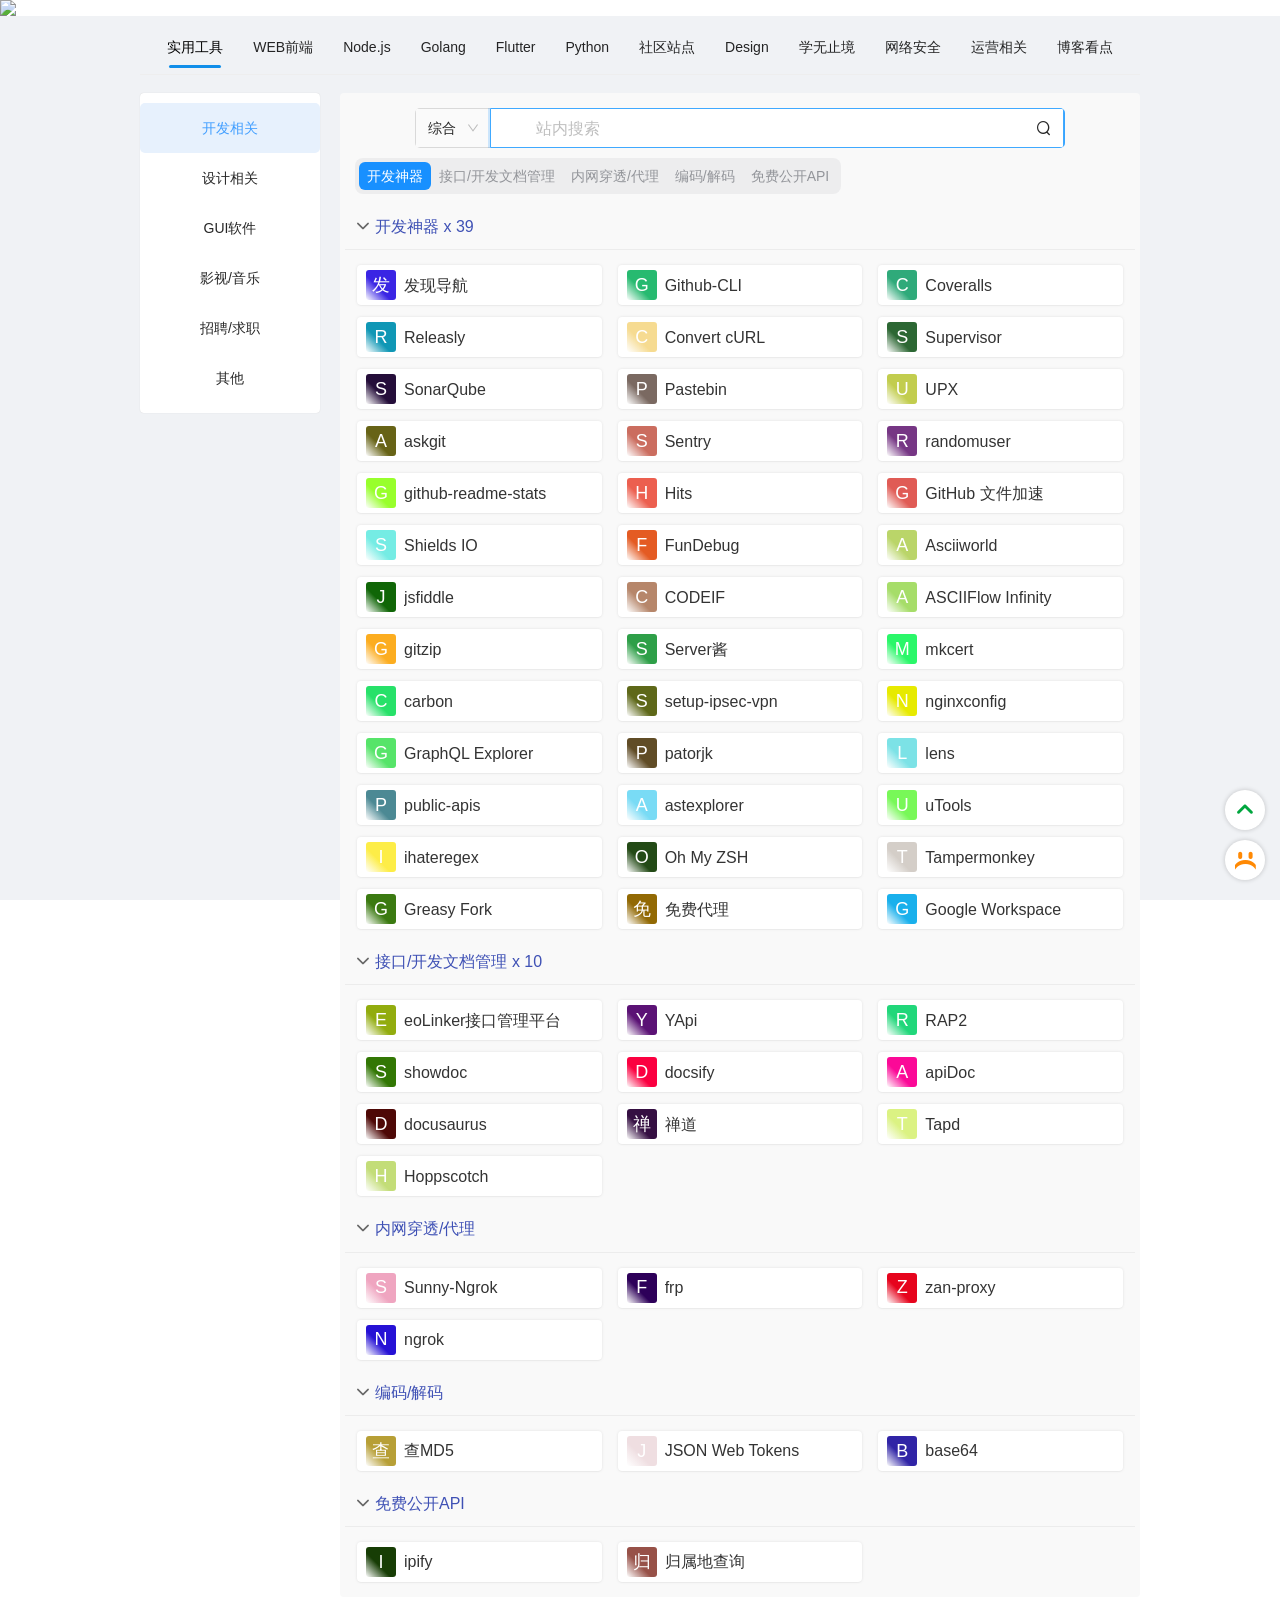
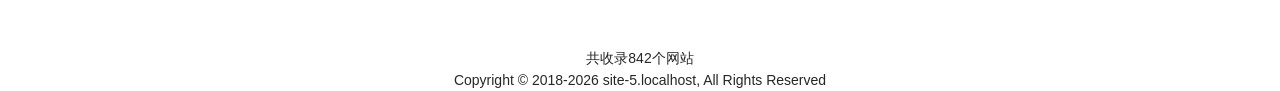
==== commit bd737047: "Deploying to gh-pages from @ Quanda666/nav@cce3c888457e72d31ba432c083291a6fc2a957be 🚀" ====
--- a/index.html
+++ b/index.html
@@ -31,15 +31,15 @@
     <meta name="viewport" content="width=device-width, initial-scale=1, shrink-to-fit=no, minimum-scale=1.0, maximum-scale=1.0, user-scalable=no">
     <meta name="renderer" content="webkit">
     <!-- nav.config-start --><!-- https://github.com/xjh22222228/nav -->
-  <title>发现导航 - 精选实用导航网站</title>
-  <meta property="og:title" content="发现导航 - 精选实用导航网站">
-  <meta property="og:description" content="发现导航是一个轻量级免费且强大的导航网站">
+  <title>星漫旅站 - 精选实用导航网站</title>
+  <meta property="og:title" content="星漫旅站 - 精选实用导航网站">
+  <meta property="og:description" content="星漫旅站是一个轻量级免费且强大的导航网站">
   <meta property="og:type" content="website">
-  <meta name="description" content="发现导航是一个轻量级免费且强大的导航网站">
-  <meta name="keywords" content="免费导航,开源导航" id="xjh_2">
-  <meta property="og:image" content="https://gcore.jsdelivr.net/gh/xjh22222228/public@gh-pages/nav/logo.svg">
-  <link rel="icon" href="https://gcore.jsdelivr.net/gh/xjh22222228/public@gh-pages/nav/logo.svg">
-  <link rel="apple-touch-icon" href="https://gcore.jsdelivr.net/gh/xjh22222228/public@gh-pages/nav/logo.svg">
+  <meta name="description" content="星漫旅站是一个轻量级免费且强大的导航网站">
+  <meta name="keywords" content="精选实用导航网站" id="xjh_2">
+  <meta property="og:image" content="https://gcore.jsdelivr.net/gh/Quanda666/nav@image/1749988760244.png">
+  <link rel="icon" href="https://gcore.jsdelivr.net/gh/Quanda666/nav@image/1749988760244.png">
+  <link rel="apple-touch-icon" href="https://gcore.jsdelivr.net/gh/Quanda666/nav@image/1749988760244.png">
   <link rel="prefetch" href="//gcore.jsdelivr.net/npm/ng-zorro-antd@19.2.2/ng-zorro-antd.dark.min.css" as="style"><!-- nav.config-end -->
     <!-- nav.headerContent-start --><!-- nav.headerContent-end -->
     <!-- nav.const-start -->
@@ -47,28 +47,18 @@
     <!-- nav.pwa-start --><script>window.__PWA_ENABLE__=false;</script><!-- nav.pwa-end -->
     <link rel="manifest" href="manifest.webmanifest">
     <meta name="theme-color" content="#fff">
-  <style>@layer properties;@layer theme,base,components,utilities;@layer theme{:root{--font-sans:ui-sans-serif, system-ui, sans-serif, "Apple Color Emoji", "Segoe UI Emoji", "Segoe UI Symbol", "Noto Color Emoji";--font-mono:ui-monospace, SFMono-Regular, Menlo, Monaco, Consolas, "Liberation Mono", "Courier New", monospace;--color-red-400:oklch(70.4% .191 22.216);--color-red-500:oklch(63.7% .237 25.331);--color-orange-400:oklch(75% .183 55.934);--color-green-600:oklch(62.7% .194 149.214);--color-gray-500:oklch(55.1% .027 264.364);--color-gray-600:oklch(44.6% .03 256.802);--color-neutral-400:oklch(70.8% 0 0);--color-black:#000;--color-white:#fff;--spacing:.25rem;--text-xs:.75rem;--text-xs--line-height:calc(1 / .75);--text-base:1rem;--text-base--line-height:1.5 ;--font-weight-bold:700;--ease-in-out:cubic-bezier(.4, 0, .2, 1);--default-transition-duration:.15s;--default-transition-timing-function:cubic-bezier(.4, 0, .2, 1);--default-font-family:var(--font-sans);--default-mono-font-family:var(--font-mono)}}@layer base{*,:after,:before{box-sizing:border-box;margin:0;padding:0;border:0 solid}html{line-height:1.5;-webkit-text-size-adjust:100%;tab-size:4;font-family:var(--default-font-family, ui-sans-serif, system-ui, sans-serif, "Apple Color Emoji", "Segoe UI Emoji", "Segoe UI Symbol", "Noto Color Emoji");font-feature-settings:var(--default-font-feature-settings, normal);font-variation-settings:var(--default-font-variation-settings, normal);-webkit-tap-highlight-color:transparent}svg{display:block;vertical-align:middle}}@layer utilities{}@-webkit-keyframes nprogress-spinner{0%{-webkit-transform:rotate(0deg)}to{-webkit-transform:rotate(360deg)}}html,body{width:100%;height:100%}*,*:before,*:after{box-sizing:border-box}html{font-family:sans-serif;line-height:1.15;-webkit-text-size-adjust:100%;-ms-text-size-adjust:100%;-ms-overflow-style:scrollbar;-webkit-tap-highlight-color:rgba(0,0,0,0)}@-ms-viewport{width:device-width}body{margin:0;color:#000000d9;font-size:14px;font-family:-apple-system,BlinkMacSystemFont,Segoe UI,Roboto,Helvetica Neue,Arial,Noto Sans,sans-serif,"Apple Color Emoji","Segoe UI Emoji",Segoe UI Symbol,"Noto Color Emoji";font-variant:tabular-nums;line-height:1.5715;background-color:#fff;font-feature-settings:"tnum"}p{margin-top:0;margin-bottom:1em}html{--antd-wave-shadow-color:#1890ff;--scroll-bar:0}:root{--componentHeight:155px}html{-ms-text-size-adjust:100%;-webkit-text-size-adjust:100%}body{min-height:100vh;-webkit-font-smoothing:antialiased;-moz-osx-font-smoothing:grayscale;-webkit-overflow-scrolling:touch;font-size:14px}@property --tw-rotate-x{syntax:"*";inherits:false;}@property --tw-rotate-y{syntax:"*";inherits:false;}@property --tw-rotate-z{syntax:"*";inherits:false;}@property --tw-skew-x{syntax:"*";inherits:false;}@property --tw-skew-y{syntax:"*";inherits:false;}@property --tw-border-style{syntax:"*";inherits:false;initial-value:solid;}@property --tw-font-weight{syntax:"*";inherits:false;}@property --tw-outline-style{syntax:"*";inherits:false;initial-value:solid;}@property --tw-blur{syntax:"*";inherits:false;}@property --tw-brightness{syntax:"*";inherits:false;}@property --tw-contrast{syntax:"*";inherits:false;}@property --tw-grayscale{syntax:"*";inherits:false;}@property --tw-hue-rotate{syntax:"*";inherits:false;}@property --tw-invert{syntax:"*";inherits:false;}@property --tw-opacity{syntax:"*";inherits:false;}@property --tw-saturate{syntax:"*";inherits:false;}@property --tw-sepia{syntax:"*";inherits:false;}@property --tw-drop-shadow{syntax:"*";inherits:false;}@property --tw-drop-shadow-color{syntax:"*";inherits:false;}@property --tw-drop-shadow-alpha{syntax:"<percentage>";inherits:false;initial-value:100%;}@property --tw-drop-shadow-size{syntax:"*";inherits:false;}@property --tw-ease{syntax:"*";inherits:false;}@layer properties{@supports ((-webkit-hyphens: none) and (not (margin-trim: inline))) or ((-moz-orient: inline) and (not (color:rgb(from red r g b)))){*,:before,:after{--tw-rotate-x:initial;--tw-rotate-y:initial;--tw-rotate-z:initial;--tw-skew-x:initial;--tw-skew-y:initial;--tw-border-style:solid;--tw-font-weight:initial;--tw-outline-style:solid;--tw-blur:initial;--tw-brightness:initial;--tw-contrast:initial;--tw-grayscale:initial;--tw-hue-rotate:initial;--tw-invert:initial;--tw-opacity:initial;--tw-saturate:initial;--tw-sepia:initial;--tw-drop-shadow:initial;--tw-drop-shadow-color:initial;--tw-drop-shadow-alpha:100%;--tw-drop-shadow-size:initial;--tw-ease:initial}}}</style><link rel="stylesheet" href="styles-3RFBYO2W.css" media="print" onload="this.media='all'"><noscript><link rel="stylesheet" href="styles-3RFBYO2W.css"></noscript></head>
+  <style>@layer properties;@layer theme,base,components,utilities;@layer theme{:root{--font-sans:ui-sans-serif, system-ui, sans-serif, "Apple Color Emoji", "Segoe UI Emoji", "Segoe UI Symbol", "Noto Color Emoji";--font-mono:ui-monospace, SFMono-Regular, Menlo, Monaco, Consolas, "Liberation Mono", "Courier New", monospace;--color-red-400:oklch(70.4% .191 22.216);--color-red-500:oklch(63.7% .237 25.331);--color-orange-400:oklch(75% .183 55.934);--color-green-600:oklch(62.7% .194 149.214);--color-gray-500:oklch(55.1% .027 264.364);--color-gray-600:oklch(44.6% .03 256.802);--color-neutral-400:oklch(70.8% 0 0);--color-black:#000;--color-white:#fff;--spacing:.25rem;--text-xs:.75rem;--text-xs--line-height:calc(1 / .75);--text-base:1rem;--text-base--line-height:1.5 ;--font-weight-bold:700;--ease-in-out:cubic-bezier(.4, 0, .2, 1);--default-transition-duration:.15s;--default-transition-timing-function:cubic-bezier(.4, 0, .2, 1);--default-font-family:var(--font-sans);--default-mono-font-family:var(--font-mono)}}@layer base{*,:after,:before{box-sizing:border-box;margin:0;padding:0;border:0 solid}html{line-height:1.5;-webkit-text-size-adjust:100%;tab-size:4;font-family:var(--default-font-family, ui-sans-serif, system-ui, sans-serif, "Apple Color Emoji", "Segoe UI Emoji", "Segoe UI Symbol", "Noto Color Emoji");font-feature-settings:var(--default-font-feature-settings, normal);font-variation-settings:var(--default-font-variation-settings, normal);-webkit-tap-highlight-color:transparent}}@layer utilities{}@-webkit-keyframes nprogress-spinner{0%{-webkit-transform:rotate(0deg)}to{-webkit-transform:rotate(360deg)}}html,body{width:100%;height:100%}*,*:before,*:after{box-sizing:border-box}html{font-family:sans-serif;line-height:1.15;-webkit-text-size-adjust:100%;-ms-text-size-adjust:100%;-ms-overflow-style:scrollbar;-webkit-tap-highlight-color:rgba(0,0,0,0)}@-ms-viewport{width:device-width}body{margin:0;color:#000000d9;font-size:14px;font-family:-apple-system,BlinkMacSystemFont,Segoe UI,Roboto,Helvetica Neue,Arial,Noto Sans,sans-serif,"Apple Color Emoji","Segoe UI Emoji",Segoe UI Symbol,"Noto Color Emoji";font-variant:tabular-nums;line-height:1.5715;background-color:#fff;font-feature-settings:"tnum"}p{margin-top:0;margin-bottom:1em}html{--antd-wave-shadow-color:#1890ff;--scroll-bar:0}:root{--componentHeight:155px}html{-ms-text-size-adjust:100%;-webkit-text-size-adjust:100%}body{min-height:100vh;-webkit-font-smoothing:antialiased;-moz-osx-font-smoothing:grayscale;-webkit-overflow-scrolling:touch;font-size:14px}section{display:block}@property --tw-rotate-x{syntax:"*";inherits:false;}@property --tw-rotate-y{syntax:"*";inherits:false;}@property --tw-rotate-z{syntax:"*";inherits:false;}@property --tw-skew-x{syntax:"*";inherits:false;}@property --tw-skew-y{syntax:"*";inherits:false;}@property --tw-border-style{syntax:"*";inherits:false;initial-value:solid;}@property --tw-font-weight{syntax:"*";inherits:false;}@property --tw-outline-style{syntax:"*";inherits:false;initial-value:solid;}@property --tw-blur{syntax:"*";inherits:false;}@property --tw-brightness{syntax:"*";inherits:false;}@property --tw-contrast{syntax:"*";inherits:false;}@property --tw-grayscale{syntax:"*";inherits:false;}@property --tw-hue-rotate{syntax:"*";inherits:false;}@property --tw-invert{syntax:"*";inherits:false;}@property --tw-opacity{syntax:"*";inherits:false;}@property --tw-saturate{syntax:"*";inherits:false;}@property --tw-sepia{syntax:"*";inherits:false;}@property --tw-drop-shadow{syntax:"*";inherits:false;}@property --tw-drop-shadow-color{syntax:"*";inherits:false;}@property --tw-drop-shadow-alpha{syntax:"<percentage>";inherits:false;initial-value:100%;}@property --tw-drop-shadow-size{syntax:"*";inherits:false;}@property --tw-ease{syntax:"*";inherits:false;}@layer properties{@supports ((-webkit-hyphens: none) and (not (margin-trim: inline))) or ((-moz-orient: inline) and (not (color:rgb(from red r g b)))){*,:before,:after{--tw-rotate-x:initial;--tw-rotate-y:initial;--tw-rotate-z:initial;--tw-skew-x:initial;--tw-skew-y:initial;--tw-border-style:solid;--tw-font-weight:initial;--tw-outline-style:solid;--tw-blur:initial;--tw-brightness:initial;--tw-contrast:initial;--tw-grayscale:initial;--tw-hue-rotate:initial;--tw-invert:initial;--tw-opacity:initial;--tw-saturate:initial;--tw-sepia:initial;--tw-drop-shadow:initial;--tw-drop-shadow-color:initial;--tw-drop-shadow-alpha:100%;--tw-drop-shadow-size:initial;--tw-ease:initial}}}</style><link rel="stylesheet" href="styles-3RFBYO2W.css" media="print" onload="this.media='all'"><noscript><link rel="stylesheet" href="styles-3RFBYO2W.css"></noscript></head>
   <script>
     window.__TITLE__ = document.title
   </script>
   <body id="x-j-h">
     <app-xiejiahe>
       <!-- nav.loading-start --><style>
-  @keyframes r {
-    0% { transform: rotate(0deg); } 100% { transform: rotate(45deg); }
-  }
-  svg.gear {
-    margin-bottom: 15px;
-    animation: r .5s infinite linear;
-  }
-</style>
-<div style="position: fixed;top: 0;left: 0;right: 0;bottom: 0;text-align: center;display: flex;justify-content: center;align-items: center;font-size: 14px; flex-direction: column;background: linear-gradient(45deg,#222428,#444856);">
-  <svg class="gear" style="width:64px" xmlns="http://www.w3.org/2000/svg" viewBox="0 0 100 100"><path id="p" fill="#fdb" d="M94.1 58.8c.6-2.8.9-5.8.9-8.8s-.3-6-.9-8.8l-11.7-.4c-.7-2.6-1.7-5-3-7.3l8-8.5c-3.3-4.9-7.5-9.2-12.5-12.5l-8.5 8c-2.3-1.3-4.7-2.3-7.3-3l-.3-11.6C56 5.3 53 5 50 5s-6 .3-8.8.9l-.4 11.7c-2.6.7-5 1.7-7.3 3l-8.5-8c-4.9 3.3-9.2 7.5-12.5 12.5l8 8.5c-1.3 2.3-2.3 4.7-3 7.3l-11.6.3C5.3 44 5 47 5 50s.3 6 .9 8.8l11.7.4c.7 2.6 1.7 5 3 7.3l-8 8.5c3.3 4.9 7.5 9.2 12.5 12.5l8.5-8c2.3 1.3 4.7 2.3 7.3 3l.4 11.7c2.7.5 5.7.8 8.7.8s6-.3 8.8-.9l.4-11.7c2.6-.7 5-1.7 7.3-3l8.5 8c4.9-3.3 9.2-7.5 12.5-12.5l-8-8.5c1.3-2.3 2.3-4.7 3-7.3l11.6-.3zM50 66.9c-9.3 0-16.9-7.6-16.9-16.9S40.7 33.1 50 33.1 66.9 40.7 66.9 50 59.3 66.9 50 66.9z"/></svg>
-  <div style="color:#6c757d;font-size: 18px;">Loading...</div>
-</div><!-- nav.loading-end -->
+.error {z-index: 99999;background:#fff;position: fixed;top: 0;left: 0;right: 0;bottom: 0;overflow: hidden;}.error #totalbase {position: absolute;height: 10px;width: 10px;top: 50%;left: 50%;background-color: blue;transform-style: preserve-3d;perspective: 5000px;transform-origin: 0 0;transform: rotateX(60deg) rotateZ(45deg) translate(-50%, -50%);}.error #animbase {transform-style: preserve-3d;position: absolute;height: 700px;width: 10px;top: 50%;left: 50%;animation: anima 8s infinite linear;transform-origin: 0 0%;}.error #base {position: absolute;height: 10px;width: 10px;top: 0;left: 50%;background-color: blue;transform-style: preserve-3d;transform-origin: 0 0;transform: translate(-50%, -50%) rotateZ(90deg);}.error #baseshadow {position: absolute;height: 10px;width: 25px;top: 50%;left: 50%;background-color: #D3D3D3;transform-style: preserve-3d;box-shadow: 0 0 140px 27px gray;transform-origin: 0 0;transform: rotateZ(90deg) translateZ(-150px);}@keyframes anima {0% {transform: rotateZ(0deg) translate(-50%, -50%);}100% {transform: rotateZ(360deg) translate(-50%, -50%);}}.error .helitop {transform-style: preserve-3d;position: absolute;height: 39px;width: 39px;left: 50%;top: 50%;background-color: white;border: 1px solid black;transform: translate(-50%, -50%) rotateX(0deg) translateZ(20px);}.error .helifront {transform-style: preserve-3d;position: absolute;height: 39px;width: 39px;left: 50%;top: 50%;background-color: white;border: 1px solid black;transform: translate(-50%, -50%) rotateX(90deg) translateZ(-20px);}.error .heliback {transform-style: preserve-3d;position: absolute;height: 39px;width: 39px;left: 50%;top: 50%;transform: translate(-50%, -50%) rotateX(90deg) translateZ(20px);}.error .front1 {transform-style: preserve-3d;position: absolute;height: 19px;width: 39px;left: 50%;top: 50%;background-color: #f0f0f0;border: 1px solid black;transform: translate(-50%, -50%) translateZ(18px);cursor: pointer;}.error .front2 {position: absolute;height: 19px;width: 39px;left: 50%;top: 50%;background-color: #f0f0f0;border: 1px solid black;transform: translate(-50%, -50%) rotateX(60deg) translateZ(18px);}.error .front3 {position: absolute;height: 19px;width: 39px;left: 50%;top: 50%;background-color: #f0f0f0;border: 1px solid black;transform: translate(-50%, -50%) rotateX(-60deg) translateZ(18px);}.error .front4 {border-top: 18px solid #f0f0f0;border-left: 11px solid transparent;border-right: 11px solid transparent;height: 0;width: 20px;left: 50%;top: 50%;transform: translate(-50%, -50%) rotateY(90deg) rotateZ(90deg) translateZ(0px) translateX(19px) translateY(50%);}.error .front5 {border-top: 18px solid #f0f0f0;border-left: 11px solid transparent;border-right: 11px solid transparent;height: 0;width: 20px;left: 50%;top: 50%;transform: translate(-50%, -50%) rotateY(90deg) rotateZ(90deg) translateZ(39px) translateX(1px) translateY(50%);}.error .helileft {position: absolute;height: 39px;width: 39px;left: 50%;top: 50%;background-color: white;border: 1px solid black;transform: translate(-50%, -50%) rotateY(90deg) translateZ(-20px);}.error .heliright {position: absolute;height: 39px;width: 39px;left: 50%;top: 50%;background-color: white;border: 1px solid black;transform: translate(-50%, -50%) rotateY(90deg) translateZ(20px);}.error .helibottom {position: absolute;height: 39px;width: 39px;left: 50%;top: 50%;background-color: white;border: 1px solid black;transform: translate(-50%, -50%) translateZ(-20px);}.error .wingbase {transform-style: preserve-3d;position: absolute;height: 10px;width: 10px;bottom: 00%;left: 50%;background: white;transform-origin: 0 0;transform: translate(-50%, -50%);animation: anim 0.5s infinite linear;}@keyframes anim {0% {transform: rotateZ(0deg) translate(-50%, -50%);}100% {transform: rotateZ(360deg) translate(-50%, -50%);}}.error .wing1 {z-index: 10;position: absolute;height: 4px;width: 100px;left: 50%;top: 50%;background-color: #000000;border: 1px solid black;transform: translate(-50%, -50%) translateX(50%) translateZ(25px) rotateX(10deg);}.error .wing2 {z-index: 10;position: absolute;height: 4px;width: 100px;left: 50%;top: 50%;background-color: black;border: 1px solid black;transform: translate(-50%, -50%) translateX(-50%) translateZ(25px) rotateX(-10deg);}.error .col1 {position: absolute;height: 25px;width: 4px;left: 50%;top: 50%;background-color: white;border: 1px solid black;transform: translate(-50%, -50%) rotateX(90deg) translateY(50%) translateZ(3px);}.error .col2 {position: absolute;height: 25px;width: 4px;left: 50%;top: 50%;background-color: white;border: 1px solid black;transform: translate(-50%, -50%) rotateX(90deg) translateY(50%) translateZ(-3px);}.error .col3 {position: absolute;height: 25px;width: 4px;left: 50%;top: 50%;background-color: white;border: 1px solid black;transform: translate(-50%, -50%) rotateX(90deg) rotateY(90deg) translateY(50%) translateZ(-3px);}.error .col4 {position: absolute;height: 25px;width: 4px;left: 50%;top: 50%;background-color: white;border: 1px solid black;transform: translate(-50%, -50%) rotateX(90deg) rotateY(90deg) translateY(50%) translateZ(3px);}.error .tailbase {transform-style: preserve-3d;position: absolute;height: 10px;width: 10px;top: 50%;left: 50%;transform: translate(-50%, -50%);}.error .tail1 {transform-style: preserve-3d;position: absolute;height: 8px;width: 8px;border: 1px solid black;background-color: white;top: 0;left: 50%;transform: translate(-50%, 100%) translateZ(-100px);}.error .tail21 {transform-style: preserve-3d;position: absolute;height: 100px;width: 8px;top: 50%;left: 50%;background: white;border: 1px solid black;transform: translate(-50%, -50%) rotateX(90deg) translateY(50%) translateZ(5px);}.error .tail22 {transform-style: preserve-3d;position: absolute;height: 100px;width: 8px;top: 50%;left: 50%;background: white;border: 1px solid black;transform: translate(-50%, -50%) rotateX(90deg) translateY(50%) translateZ(-5px);}.error .tail23 {transform-style: preserve-3d;position: absolute;height: 100px;width: 8px;top: 50%;left: 50%;background: white;border: 1px solid black;transform: translate(-50%, -50%) rotateZ(90deg) rotateX(90deg) translateY(50%) translateZ(5px);}.error .tail24 {transform-style: preserve-3d;position: absolute;height: 100px;width: 8px;top: 50%;left: 50%;background: white;border: 1px solid black;transform: translate(-50%, -50%) rotateZ(90deg) rotateX(90deg) translateY(50%) translateZ(-5px);}.error .tail25 {transform-style: preserve-3d;position: absolute;height: 14px;width: 14px;top: 50%;left: 50%;border-left: 10px solid transparent;border-right: 10px solid transparent;border-top: 10px solid black;border-bottom: 10px solid transparent;transform: translate(-50%, -11px) rotateY(90deg) rotateZ(45deg) translateZ(-5px);}.error .tail26 {transform-style: preserve-3d;position: absolute;height: 14px;width: 14px;top: 50%;left: 50%;border-left: 10px solid transparent;border-right: 10px solid transparent;border-top: 10px solid black;border-bottom: 10px solid transparent;transform: translate(-50%, -11px) rotateY(90deg) rotateZ(45deg) translateZ(5px);}.error .tailwingbase {transform-style: preserve-3d;position: absolute;height: 10px;width: 10px;left: 50%;top: 0%;animation: animb 0.3s infinite linear;transform: translate(-50%, 0) rotateX(180deg);}@keyframes animb {0% {transform: translate(-50%, 0) rotateX(180deg) rotateZ(0deg);}100% {transform: translate(-50%, 0) rotateX(180deg) rotateZ(-360deg);}}.error .tail221 {transform-style: preserve-3d;position: absolute;height: 3px;width: 3px;top: 50%;left: 50%;background: white;border: 1px solid black;transform: translate(-50%, -50%) rotateX(90deg) translateY(50%) translateZ(2px);}.error .tail222 {transform-style: preserve-3d;position: absolute;height: 3px;width: 3px;top: 50%;left: 50%;background: white;border: 1px solid black;transform: translate(-50%, -50%) rotateX(90deg) translateY(50%) translateZ(-2px);}.error .tail223 {transform-style: preserve-3d;position: absolute;height: 3px;width: 3px;top: 50%;left: 50%;background: white;border: 1px solid black;transform: translate(-50%, -50%) rotateZ(90deg) rotateX(90deg) translateY(50%) translateZ(2px);}.error .tail224 {transform-style: preserve-3d;position: absolute;height: 3px;width: 3px;top: 50%;left: 50%;background: white;border: 1px solid black;transform: translate(-50%, -50%) rotateZ(90deg) rotateX(90deg) translateY(50%) translateZ(-2px);}.error .tailwing1 {position: absolute;height: 2px;width: 15px;left: 50%;top: 50%;background-color: #000000;border: 1px solid black;transform: translate(-50%, -50%) translateX(50%) translateZ(5px) rotateX(30deg);}.error .tailwing2 {position: absolute;height: 2px;width: 15px;left: 50%;top: 50%;background-color: black;border: 1px solid black;transform: translate(-50%, -50%) translateX(-50%) translateZ(5px) rotateX(-30deg);}.error #towerbase {position: absolute;height: 40px;width: 40px;top: 50%;left: 50%;background-color: blue;box-shadow: 0 0 60px 5px black;transform-style: preserve-3d;transform-origin: 0 0;transform: translate(-50%, -50%) translateZ(-150px);}.error .tower1left {position: absolute;height: 40px;width: 200px;left: 50%;top: 50%;background-color: white;border: 1px solid black;transform: translate(-50%, -50%) rotateY(90deg) translateX(-50%) translateZ(20px);}.error .tower1right {position: absolute;height: 200px;width: 40px;left: 50%;top: 50%;background-color: white;border: 1px solid black;transform: translate(-50%, -50%) rotateX(90deg) translateY(50%) translateZ(-20px);}.error .tower1top {transform-style: preserve-3d;position: absolute;height: 80px;width: 80px;left: 50%;top: 50%;background-color: white;border: 1px solid black;transform: translate(-50%, -50%) translateZ(240px);}.error .tower2top {transform-style: preserve-3d;position: absolute;height: 80px;width: 80px;left: 50%;top: 50%;background-color: white;border: 1px solid black;transform: translate(-50%, -50%) translateZ(200px);}.error .tower2left {position: absolute;height: 78px;width: 22px;left: 50%;top: 50%;border-top: 1px solid white;border-bottom: 1px solid white;border-left: 10px solid white;border-right: 10px solid white;outline: 1px solid black;transform: translate(-10px, -50%) rotateY(90deg) translateX(-220px) translateZ(30px);}.error .tower1window {position: absolute;height: 22px;width: 75px;left: 50%;top: 50%;background-color: #d3d3d3;opacity: 0.8;transform: translate(-50%, -50%);}.error .tower2window {position: absolute;height: 75px;width: 22px;left: 50%;top: 50%;background-color: #d3d3d3;opacity: 0.8;transform: translate(-50%, -50%);}.error .tower2right {position: absolute;height: 22px;width: 78px;left: 50%;top: 50%;border-top: 10px solid white;border-bottom: 10px solid white;border-left: 1px solid white;border-right: 1px solid white;outline: 1px solid black;transform: translate(-50%, -11px) rotateX(90deg) translateY(220px) translateZ(-30px);}</style>
+<section class="error"><div id="totalbase"><div id="animbase" v-pre><div id="base"><div id="baseshadow"></div><div class="helitop"><div class="wingbase"><div class="col1"></div><div class="col2"></div><div class="col3"></div><div class="col4"></div><div class="wing1"></div><div class="wing2"></div></div></div><div class="helifront"><div class="tailbase"><div class="tail1"><div class="tail21"></div><div class="tail22"></div><div class="tail23"></div><div class="tail24"><div class="tailwingbase"><div class="tail221"></div><div class="tail222"></div><div class="tail223"></div><div class="tail224"></div><div class="tailwing1"></div><div class="tailwing2"></div></div></div></div><div class="tail25"></div><div class="tail26"></div></div></div><div class="heliback"><div class="front1"></div><div class="front2"></div><div class="front3"></div><div class="front4"></div><div class="front5"></div></div><div class="helileft"></div><div class="heliright"></div><div class="helibottom"></div></div></div><div id="towerbase"><div class="tower1left"></div><div class="tower1right"></div><div class="tower2right"><div class="tower1window"></div></div><div class="tower1top"><div class="front1" @click="goHome"><div class="col1"></div><div class="col2"></div><div class="col3"></div><div class="col4"></div></div><div class="front2"></div><div class="front3"></div></div><div class="tower2top"></div><div class="tower2left"><div class="tower2window"></div></div></div></div></section><!-- nav.loading-end -->
     </app-xiejiahe>
     <!-- nav.seo-start -->
-<div data-url="https://github.com/xjh22222228/nav" data-server-time="1749988625671" data-a="x.i.e-jiahe" data-date="2025-06-15 19:57:05" id="META-NAV" style="z-index:-1;position:fixed;top:-10000vh;left:-10000vh;">
+<div data-url="https://github.com/xjh22222228/nav" data-server-time="1749988859019" data-a="x.i.e-jiahe" data-date="2025-06-15 20:00:59" id="META-NAV" style="z-index:-1;position:fixed;top:-10000vh;left:-10000vh;">
 <div>发现导航</div><p>发现导航, 最强轻量级导航网站</p><div>Github-CLI</div><p>GitHub的官方命令行工具</p><div>Coveralls</div><p>通过显示测试套件未涵盖代码的哪些部分，我们可以帮助您自信地交付代码。免费提供开源软件库</p><div>Releasly</div><p>在新的开源版本发布时收到通知，直接发送到您的电子邮件中。</p><div>Convert cURL</div><p>将curl命令转换为Python，JavaScript，PHP，R，Go，Rust，Dart，JSON，Ansible，Elixir。</p><div>Supervisor</div><p>Supervisor是一个客户端/服务器系统，允许其用户监视和控制类似UNIX的操作系统上的多个进程。</p><div>SonarQube</div><p>代码质量和安全性检查, 支持所有开发人员编写更干净，更安全的代码。</p><div>Pastebin</div><p>在线共享代码，将代码以URL形式发送以便查看</p><div>UPX</div><p>UPX-可执行文件的终极打包器</p><div>askgit</div><p>使用SQL查询git存储库。生成报告，执行状态检查，分析代码库。</p><div>Sentry</div><p>Web应用程序，移动应用程序和游戏的实时崩溃报告。</p><div>randomuser</div><p>随机用户生成器是用于生成占位符用户信息的免费API。 获取个人资料照片，姓名等。 对于人们来说，就像Lorem Ipsum。</p><div>github-readme-stats</div><p>在你的 README 中 获取动态生成的 GitHub 统计信息</p><div>Hits</div><p>了解有多少人正在查看您的GitHub项目的简单方法</p><div>GitHub 文件加速</div><p>GitHub 文件加速</p><div>Shields IO</div><p>svg生成版本号图标</p><div>FunDebug</div><p>支持前端JavaScript，后端Node.js以及微信小程序错误监控</p><div>Asciiworld</div><p>WA！原来那些年程序猿搞怪的注释都在这里</p><div>jsfiddle</div><p>强大的前端代码在线演示的网站</p><div>CODEIF</div><p>变量命名神器</p><div>ASCIIFlow Infinity</div><p>无限的ASCII图表，保存到谷歌驱动器，调整大小，自由绘制，并直接输出到文本/HTML。</p><div>gitzip</div><p>它可以将GITHUB存储库的子文件夹/子目录作为zip并下载</p><div>Server酱</div><p>「Server酱」，英文名「ServerChan」，是一款「程序员」和「服务器」之间的通信软件。</p><div>mkcert</div><p>一个简单的零配置工具，可以使用您喜欢的任何名称制作本地可信赖的SSL开发证书</p><div>carbon</div><p>创建和分享源代码的精美图像</p><div>setup-ipsec-vpn</div><p>用于构建您自己的IPsec VPN服务器的脚本，在Ubuntu，Debian和CentOS上使用IPsec / L2TP和Cisco IPsec</p><div>nginxconfig</div><p>nginx配置生成器</p><div>GraphQL Explorer</div><p>GraphQL资源管理器利用真实的、实时的生产数据</p><div>patorjk</div><p>将文本转换成ASCII</p><div>lens</div><p>Lens控制Kubernetes集群所需的唯一IDE。它是适用于MacOS，Windows和Linux操作系统的独立应用程序。它是开源的，免费的。</p><div>public-apis</div><p>一些可用在 Web 或软件开发的开放 API 接口</p><div>astexplorer</div><p>一个Web工具，用于探索由各种解析器生成的AST</p><div>uTools</div><p>uTools是一个极简、插件化、跨平台的现代桌面软件。通过自由选配丰富的插件，打造你得心应手的工具集合</p><div>ihateregex</div><p>正则表达式备忘录</p><div>Oh My ZSH</div><p>是一个开放源代码，社区驱动的框架，用于管理zsh配置。</p><div>Tampermonkey</div><p>一款免费的浏览器扩展和最为流行的用户脚本管理器</p><div>Greasy Fork</div><p>提供用户脚本的网站</p><div>免费代理</div><p>免费HTTP代理IP</p><div>Google Workspace</div><p>Google Workspace状态信息中心</p><div>eoLinker接口管理平台</div><p>国内最大的在线接口管理服务方案供应商</p><div>YApi</div><p>YApi 是一个可本地部署的、打通前后端及QA的、可视化的接口管理平台</p><div>RAP2</div><p>Web接口管理工具，开源免费，接口自动化，MOCK数据自动生成，自动化测试，企业级管理。阿里妈妈MUX团队出品</p><div>showdoc</div><p>一个非常适合IT团队的在线API文档、技术文档工具</p><div>docsify</div><p>一个神奇的文档站点生成器</p><div>apiDoc</div><p>RESTful Web API文档生成器</p><div>docusaurus</div><p>易于维护的开源文档网站</p><div>禅道</div><p>禅道是灵活的项目管理软件</p><div>Tapd</div><p>一站式敏捷研发协作云平台, 凝聚腾讯研发方法及敏捷实践精髓, 助力企业研发更高效、协作更敏捷</p><div>Hoppscotch</div><p>一个免费，快速，美观的API请求构建器，供10万多个开发人员使用。(原名叫 Postwoman)</p><div>Sunny-Ngrok</div><p>一条命令解决的外网访问内网问题，无需任何配置，下载客户端之后直接一条命令让外网访问您的内网不再是距离</p><div>frp</div><p>一个快速反向代理，可帮助您将NAT或防火墙后面的本地服务器暴露给Internet。</p><div>zan-proxy</div><p>本地代码调试线上页面，环境再也不是问题</p><div>ngrok</div><p>ngrok是一个反向代理，通过在公共的端点和本地运行的 Web 服务器之间建立一个安全的通道。ngrok可捕获和分析所有通道上的流量，便于后期分析和重放</p><div>查MD5</div><p>MD5在线解密|md5在线破解|批量破解md5网站</p><div>JSON Web Tokens</div><p>jwt 在线解码</p><div>base64</div><p>base64在线解码编码</p><div>ipify</div><p>一个简单的公共IP地址API</p><div>归属地查询</div><p>淘宝免费归属地查询</p><div>draw</div><p>免费的在线图表软件，用于制作流程图、流程图、组织图、UML、ER和网络图</p><div>ProcessOn</div><p>免费在线作图工具,UML作图,UI界面原型设计,iOS原型设计,BPMN,流程图,思维导图,多人协作绘图</p><div>蓝湖</div><p>蓝湖是一款设计图共享平台,帮助互联网团队管理设计图</p><div>Zeplin</div><p>为设计师和前端而生的协作应用</p><div>幕布</div><p>极简大纲笔记 | 一键生成思维导图</p><div>声享</div><p>在线制作 PPT，让分享更有价值</p><div>墨刀</div><p>原型设计工具，web原型设计工具，app原型设计工具</p><div>小智LOGO</div><p>LOGO在线制作神器 - 3分钟完成LOGO设计在线生成</p><div>创客贴</div><p>一款简单易用、功能强大的线上图形设计工具</p><div>在线制作图表</div><p>信息图表是一种易于使用的信息图表和图表制造商。创建和分享美丽的信息图表，在线报告和互动地图。在这里做你自己</p><div>CLIPPING MAGIC</div><p>删除图像背景在线。使背景透明，白色等编辑，裁剪，旋转，固定颜色，添加阴影，一款在线抠图工具</p><div>稿定抠图</div><p>稿定设计是一款专为淘宝店主、新媒体运营人员和修图爱好者打造的免费在线抠图工具。</p><div>UZER.ME</div><p>超级应用空间致力于全生命周期的文档管理,无需安装,即可在线编辑Office, CAD,PS等任意格式文档,支持远程协作,全文检索,版本管理,权限管理,安全外发等.提高工作效率,降低安全风险</p><div>launchaco</div><p>免费在线制作LOGO</p><div>鹿班</div><p>鹿班 - 让设计更美好(阿里出品)</p><div>图片裁剪</div><p>在线裁剪照片大小尺寸</p><div>Bitwarden</div><p>个人和企业在任何设备上存储，共享和保护敏感数据的最简单，最安全的方法</p><div>Typeora</div><p>Typora是一款跨平台的最小Markdown编辑器，可为Markdown读者和作家提供无缝的体验</p><div>iterm2</div><p>iTerm2是Terminal的替代品，是iTerm的后续产品</p><div>Sourcetree</div><p>美丽的Git GUI中的简单性和强大功能</p><div>charles</div><p>Charles是HTTP代理/ HTTP监视器/反向代理，使开发人员可以查看其计算机与Internet之间的所有HTTP和SSL / HTTPS通信。这包括请求，响应和HTTP标头（其中包含cookie和缓存信息）。</p><div>Tunnelblick</div><p>适用于macOS的免费开源OpenVPN VPN客户端服务器软件。</p><div>Keka</div><p>macOS文件存档器, 储存更多，私密分享</p><div>Kap</div><p>使用Web技术构建的开源屏幕录像机。</p><div>Vscode</div><p>VScode是一款轻量级的编辑器，自由。 建立在开源上。 无处不在。</p><div>zenmap</div><p>开源免费的网络发现工具，通过它能够找出网络上在线的主机，并测试主机上哪些端口处于监听状态，接着通过端口确定主机上运行的应用程序类型与版本信息，最后利用它还能侦测出操作系统的类型和版本</p><div>obsproject</div><p>免费和开源软件，用于视频录制和实时流。</p><div>hyper</div><p>基于WEB技术的终端</p><div>Listary</div><p>Listary是Windows的革命性搜索实用程序，它使休闲用户和高级用户都能快速找到文件并启动应用程序！</p><div>vmware</div><p>利用VMware提供的软件定义的云，移动性，网络和安全解决方案来建立您的数字基础。</p><div>parallels</div><p>Mac和Windows虚拟化|管理Mac|VDI和RDS解决方案</p><div>mumu Android模拟器</div><p>网易MuMu[手游模拟器][安卓模拟器]</p><div>DBeaver</div><p>适用于开发人员，数据库管理员，分析师和所有需要使用数据库的人员的免费的多平台数据库工具。支持所有流行的数据库：MySQL，PostgreSQL，SQLite，Oracle，DB2，SQL Server，Sybase，MS Access，Teradata，Firebird，Apache Hive，Phoenix，Presto等</p><div>RedisDesktopManager</div><p>Redis Desktop Manager（又名RDM）—是用于Windows，Linux，MacOS和iPadOS的快速Redis数据库管理应用程序。</p><div>Sequel Pro</div><p>Sequel Pro是一个快速，易于使用的Mac数据库管理应用程序，用于处理MySQL数据库。</p><div>Robo 3T</div><p>一个现代，强大且由社区驱动的MongoDB管理工具</p><div>DataGrip</div><p>jetbrains出品的数据库管理系统</p><div>tableplus</div><p>用于关系数据库的现代，本地且友好的GUI工具：MySQL，PostgreSQL，SQLite等</p><div>TeamViewer</div><p>TeamViewer远程连接控制软件是一款随时随地连接到远程桌面电脑、移动设备及Iot,让远程连接过程更加的快速和安全,轻松实现对文件、网络及程序的实时支持或访问。</p><div>向日葵</div><p>向日葵远程控制软件是一款免费的集远程控制电脑手机、远程桌面连接、远程开机、远程管理、支持内网穿透的一体化远程控制管理工具软件</p><div>v2ray</div><p>用于构建代理绕过网络限制的平台。</p><div>clash</div><p>Go中基于规则的隧道</p><div>哔哩哔哩</div><p>国内知名的视频弹幕网站，这里有最及时的动漫新番，最棒的ACG氛围，最有创意的Up主</p><div>爱奇艺</div><p>拥有海量、优质、高清的网络视频的大型视频网站，专业的网络视频播放平台</p><div>Youtube</div><p>全球最大的视频网站</p><div>斗鱼</div><p>斗鱼 - 每个人的直播平台</p><div>疯狂影视搜索</div><p>疯狂影视搜索是一款全能影视搜索引擎，帮你找到最新影视资源，一站拥有无尽影视资源</p><div>全民vip视频在线解析</div><p>免费全网VIP视频会员免广告看电影！优酷vip解析，爱奇艺vip解析，腾讯vip解析，乐视vip解析，芒果vip解析</p><div>蜜蜂剪辑</div><p>免费在线视频剪辑、视频制作、视频剪切、视频转gif等实用功能</p><div>kk高清影院</div><p>kk高清影院,1080p电影下载,高清电影迅雷下载,免费高清电影网</p><div>自由的音乐</div><p>自由的音乐是一个免费试听并下载全网音乐的网站</p><div>智联招聘</div><p>智联招聘，更懂你的价值</p><div>前程无忧</div><p>招聘网,人才网,求职,找工作</p><div>BOSS直聘</div><p>BOSS直聘是权威领先的招聘网，开启人才网招聘求职新时代，让求职者与Boss直接开聊、加快面试、即时反馈，找工作就来BOSS直聘和Boss开聊吧</p><div>ResumeSample</div><p>程序员简历模板系列, WEB/IOS/Android/C++/node等以及通用程序员简历模板</p><div>程序员找工作黑名单</div><p>有些事情，应该被记住</p><div>看准网</div><p>看准网★中国领先的职场信息平台,专注于公司评论,晒工资,工资待遇,面试,公司福利等.您可以在看准网上匿名分享您的职业信息</p><div>TinyPNG</div><p>智能PNG和JPEG压缩，以质量和文件大小的完美平衡来优化您的图像</p><div>Squoosh</div><p>在浏览器中用不同的编解码器压缩和比较图像(Google出品)</p><div>草料二维码</div><p>用专业的二维码产品帮助企业创造价值</p><div>Feed 验证器</div><p>验证RSS是否符合标准规范</p><div>淘捏捏</div><p>淘宝信誉查询 - 淘捏捏卖家工具箱 淘宝信誉查询_淘宝信用查询_淘宝小号查询_淘宝黑号查询</p><div>天眼查</div><p>人人都在用商业安全工具_企业信息查询_公司查询_工商查询_企业信用信息查询系统</p><div>语雀</div><p>优雅高效的在线文档编辑与协同工具，让每个企业轻松拥有文档中心 - 阿里巴巴</p><div>求是潮云U盘</div><p>临时文件上传, 快速和稳定</p><div>云转换</div><p>在线免费转换视频,音频,YouTube视频到文字,视频到文字,音频到文字,语音转换成文字</p><div>Picdiet</div><p>独特且强悍的JavaScript算法，能极速压缩80%的图片大小，而不损害其质量</p><div>easyicon</div><p>在线图标转换ico、icns</p><div>Smallpdf</div><p>压缩pdf、各种文件格式转换pdf</p><div>Cool Backgrounds</div><p>生成非常酷的彩色背景图像</p><div>Unsplash Source</div><p>随机生成图片链接</p><div>石墨文档</div><p>一款轻便、简洁的在线协作文档工具，PC端和移动端全覆盖，支持多人同时对文档编辑和评论...</p><div>Emoji searcher</div><p>Emoji表情大全</p><div>imgURL</div><p>ImgURL是一个简单、纯粹的图床程序，让个人图床多一个选择</p><div>拷贝兔</div><p>跨平台分享工具，纯Web，IOS，MAC，Linux，Android互传</p><div>表格工具</div><p>一个功能强大的在线表格编辑器，支持Excel、Markdown、JSON、CSV、HTML等格式的相互转换</p><div>360查字体</div><p>360查字体 - 查版权，免纠纷</p><div>sejda</div><p>在线HTML转换pdf</p><div>AI人工智能图片放大</div><p>Bigjpg - 使用开源waifu2x人工智能深度卷积神经网络（CNN）智能无损免费放大图片</p><div>VVV文档在线导出工具</div><p>免费下载百度文库文档</p><div>在线文件编码识别</div><p>在线文件编码识别</p><div>iptv</div><p>收集来自世界各地的5000多个公共IPTV频道</p><div>临时邮箱</div><p>10分钟邮箱，临时邮箱，临时邮，临时电子邮箱，24小时邮箱，一次性邮箱，匿名邮箱，安全邮箱</p><div>jQuery</div><p>jQuery是一个JavaScript函数库</p><div>webpack</div><p>webpack是一个模块打包器</p><div>Babel</div><p>用于编写下一代 JavaScript 的编译器</p><div>ESLint</div><p>可组装的JavaScript和JSX检查工具</p><div>stylelint</div><p>一个强大的现代样式风格的linter</p><div>Mocha</div><p>Mocha是JavaScript的一种单元测试框架，既可以在浏览器环境下运行，也可以在Node.js环境下运行</p><div>MUI</div><p>MUI: 最接近原生APP体验的高性能前端框架</p><div>rollup</div><p>Rollup 是一个 JavaScript 模块打包器，可以将小块代码编译成大块复杂的代码，例如 library 或应用程序</p><div>standard</div><p>JavaScript样式指南，带有linter和自动代码修复程序</p><div>Faker</div><p>在Node.js和浏览器中生成大量逼真的假数据</p><div>sweetalert</div><p>JavaScript Alert 的漂亮替代品</p><div>Sortable</div><p>一个JavaScript库，用于在现代浏览器和触摸设备上对拖放列表进行重新排序</p><div>formilyjs</div><p>Formily 是一个由阿里巴巴集团多 BU 共建的面向中后台复杂场景的表单解决方案，它也是一个表单框架</p><div>rough-notation</div><p>一个小的JavaScript库，用于在网页上创建手绘动画并为其添加动画效果</p><div>AntV</div><p>AntV 是蚂蚁金服全新一代数据可视化解决方案</p><div>Lodash</div><p>Lodash是一个一致性、模块化、高性能的 JavaScript 实用工具库</p><div>Swiper</div><p>轻量级的移动设备触控滑块的js框架，使用硬件加速过渡</p><div>fastclick</div><p>Polyfill 解决移动端具有300ms延迟的库</p><div>Layer</div><p>丰富多样的Web弹出层组件,可轻松实现Alert/Confirm/Prompt/普通提示/页面区块/iframe/tips等等几乎所有的弹出交互</p><div>moment.js</div><p>一个轻量级的JavaScript日期库，用于解析，验证，操作和格式化日期</p><div>js-cookie</div><p>一个简单，轻量级的JavaScript API，用于处理浏览器cookie</p><div>qs</div><p>具有嵌套支持的查询字符串解析器</p><div>Mock.js</div><p>生成随机数据，拦截 Ajax 请求</p><div>GITALK</div><p>凹凸实验室出品的一款基于 Github Issue 和 Preact 开发的评论插件</p><div>prism</div><p>轻巧，强大，优雅的代码语法高亮</p><div>nprogress</div><p>顶部加载进度条</p><div>iNotify</div><p>JS实现浏览器标题闪烁，滚动，语音提示，Chrome/Safari/FireFox/IE通知</p><div>html2canvas</div><p>最流行的JavaScript屏幕截图</p><div>dayjs</div><p>使用与Moment.js兼容的API来解析，验证，操作和显示现代浏览器的日期和时间</p><div>JsBarcode</div><p>易于使用但功能强大的条形码生成器，适用于Web和Node.js</p><div>clipboard.js</div><p>现代复制到剪贴板。没有Flash。只需3kb gzipped。</p><div>lib-flexible</div><p>可伸缩布局方案, 淘宝rem解决方案</p><div>js-xss</div><p>根据白名单过滤HTML(防止XSS攻击)</p><div>mescroll</div><p>精致的下拉刷新和上拉加载 js框架.支持vue,完美运行于移动端和主流PC浏览器</p><div>better-scroll</div><p>灵感来自iscroll，它具有更好的滚动性能</p><div>pinyinjs</div><p>一个实现汉字与拼音互转的小巧web工具库</p><div>ms</div><p>使用此包可以轻松地将各种时间格式转换为毫秒。</p><div>ramda</div><p>适用于JavaScript程序员的实用函数库</p><div>decimal.js</div><p>JavaScript的任意精度Decimal类型 (0.1+0.2=0.3)</p><div>copy-to-clipboard</div><p>简单的模块公开copy功能，它将尝试使用execCommand与特定于IE的clipboardData接口的回退，最后，通常prompt使用适当的文本内容和消息</p><div>path-to-regexp</div><p>将字符串路径转换成正则表达式</p><div>autosize</div><p>autosize是一个小的独立脚本，可以自动调整textarea域的高度以适合文本</p><div>shake.js</div><p>监听手机设备摇动</p><div>progressbar</div><p>可以轻松地为Web创建响应式和时尚的进度栏。动画即使在移动设备上也表现良好</p><div>easy-mock</div><p>Easy Mock 是一个可视化，并且能快速生成模拟数据的持久化服务</p><div>Clamp.js</div><p>JS版本的多行文本溢出省略</p><div>json-bigint</div><p>带有bigints支持的JSON.parse / stringify</p><div>exif-js</div><p>用于读取EXIF图像元数据的JavaScript库</p><div>lunr.js</div><p>Lunr.js是一个用于浏览器的小型全文本搜索库。它为JSON文档建立索引，并提供一个简单的搜索界面来检索与文本查询最匹配的文档</p><div>hotkeys</div><p>强大的Javascript库，用于捕获键盘输入和输入的按键组合。它没有依赖性。</p><div>dom-to-image</div><p>使用HTML5 canvas从DOM节点生成图像</p><div>single-spa</div><p>使微前端变得简单</p><div>qiankun</div><p>为微型前端提供快速，简单和完整的解决方案</p><div>nanoid</div><p>一个很小的，安全的，URL友好的，唯一的JavaScript字符串ID生成器。</p><div>Numeral-js</div><p>一个用于格式化和处理数字的javascript库</p><div>ua-parser-js</div><p>用于从userAgent字符串检测浏览器，引擎，操作系统，CPU和设备类型/模型。支持浏览器和node.js环境</p><div>hammer.js</div><p>一个用于多点触摸手势的javascript库</p><div>i18next</div><p>i18next是一个非常流行的国际化框架，适用于浏览器或任何其他JavaScript环境（例如，node.js）。</p><div>js-lingui</div><p>JavaScript的可读，自动化和优化（5 kb）国际化</p><div>wow.js</div><p>基于Animate.css,向下滚动页面时显示CSS动画,轻松自定义动画设置：样式，延迟，长度，偏移，迭代...</p><div>Waves</div><p>受Google材质设计启发的点击效果, 波纹效果</p><div>velocity</div><p>加速JavaScript动画</p><div>anime</div><p>轻量级的JavaScript动画库。它适用于任何CSS属性，单个CSS转换，SVG或任何DOM属性以及JavaScript对象</p><div>Hover-Buttons</div><p>hover动画CSS / SCSS按钮</p><div>JavaScript-MD5</div><p>JavaScript MD5实现。兼容服务器端环境，如node.js，RequireJS等模块加载器和所有Web浏览器</p><div>js-sha1</div><p>JavaScript的简单SHA1哈希函数支持UTF-8编码。</p><div>js-base64</div><p>JavaScript的Base64实现</p><div>jsSHA</div><p>SHA-1，SHA-224，SHA3-224，SHA-256，SHA3-256，SHA-384，SHA3-384，SHA-512，SHA3-512，SHAKE128 ，和SHAKE256以及HMAC</p><div>crypto-js</div><p>加密标准的JavaScript库</p><div>pdf.js</div><p>PDF.js是一个使用HTML5构建的可移植文档格式（PDF）查看器</p><div>webuploader</div><p>百度出品，采用大文件分片并发上传，极大的提高了文件上传效率。</p><div>pdfmake</div><p>纯JavaScript中的客户端/服务器端PDF打印, HTML转换Pdf</p><div>ViewerJS</div><p>JavaScript中的文档阅读器, pdf/ppt/opt/odt等文件渲染成HTML</p><div>filepond</div><p>灵活而有趣的JavaScript文件上传库</p><div>FileSaver.js</div><p>客户端保存文件的解决方案，非常适合在客户端上生成文件的Web应用程序</p><div>jsPDF</div><p>一个使用JavaScript生成PDF的库</p><div>PhotoSwipe</div><p>适用于移动和桌面的JavaScript图像库, 图片预览</p><div>viewerjs</div><p>javascript图片预览</p><div>howler.js</div><p>现代 Web 音频 javascript 库</p><div>DPlayer</div><p>哇，这么可爱的HTML5 danmaku视频播放器</p><div>APlayer</div><p>哇，这么可爱的HTML5音乐播放器</p><div>three.js</div><p>JavaScript 3D引擎</p><div>flowy</div><p>创建流程图的最小JavaScript库</p><div>incubator-echarts</div><p>浏览器的功能强大的交互式图表和可视化库</p><div>d3</div><p>借助SVG，Canvas和HTML使数据栩栩如生。</p><div>uikit</div><p>一款轻量级、模块化的前端框架可快速构建强大的web前端界面</p><div>JsBridge</div><p>android java和javascript桥接，灵感来自微信webview jsbridge</p><div>DSBridge-Android</div><p>一个现代的跨平台JavaScript桥接，通过它您可以在JavaScript和本机之间同步或异步地调用彼此的功能</p><div>joi</div><p>对象模式验证</p><div>validator.js</div><p>字符串验证插件、表单验证</p><div>async-validator</div><p>异步验证器</p><div>yup</div><p>无效的简单对象架构验证</p><div>localForage</div><p>离线存储，使用简单但功能强大的API包装IndexedDB，WebSQL或localStorage。</p><div>introjs</div><p>为您的网站和项目提供新功能介绍和逐步用户指南的更好方法</p><div>shepherd</div><p>引导您的用户浏览您的应用程序</p><div>bootstrap-tour</div><p>使用Twitter Bootstrap Popovers快速方便地进行产品浏览</p><div>React</div><p>用于构建用户界面的 JavaScript 库</p><div>React Router</div><p>React 路由管理</p><div>Redux</div><p>React 状态管理</p><div>create-react-app</div><p>React官方脚手架</p><div>React Redux</div><p>Redux的官方React绑定(通常配合redux使用)</p><div>redux-actions</div><p>Redux的Flux标准action实用程序(用于生成action)</p><div>redux-thunk</div><p>Redux的Thunk中间件, 用于处理异步逻辑</p><div>redux-saga</div><p>一个旨在使应用程序副作用（即异步事物，如数据获取和不纯的东西，如访问浏览器缓存）更容易管理，执行更高效，易于测试，以及更好地处理故障的库</p><div>React Native</div><p>使用React构建原生APP程序的框架</p><div>React Navigation</div><p>为您的本地应用程序提供路由和导航</p><div>expo</div><p>用于制作跨平台移动应用程序的Expo平台</p><div>ant-design-mobile-rn</div><p>一个基于 React Native 的 UI 组件库</p><div>Ant Design</div><p>Ant Design - A UI Design Language</p><div>MATERIAL-UI</div><p>React 组件用于更快速、更简便的 web 开发。你也可以建立你自己的设计系统，或者从 Material Design 开始</p><div>element</div><p>elementUI组件库</p><div>react-bootstrap</div><p>基于Bootstrap 3构建的组件库</p><div>evergreen</div><p>Evergreen是一个React UI框架，用于在Web上构建雄心勃勃的产品。由Segment带给您。</p><div>@alifd/next</div><p>@alifd/next 是 Alibaba Fusion Design 的官方 React 实现, 赋能企业中后台产品开发</p><div>zent</div><p>Zent 是有赞 PC 端 WebUI 规范的 React 实现，提供了一整套基础的 UI 组件以及一些常用的业务组件</p><div>React95</div><p>装修一新的现代的应用程序做出React Windows95的UI组件。</p><div>rsuite</div><p>React Suite 是一套 React 组件库，为后台产品而生。同时也是一个具有贴心设计以及对开发者友好的 UI 框架</p><div>chakra-ui</div><p>适用于您的React应用程序的简单，模块化和可访问的UI组件</p><div>Ant Design Mobile</div><p>一个基于 Preact / React / React Native 的 UI 组件库</p><div>React Helmet</div><p>这个可重用的反应组件将管理对文档头的所有更改</p><div>react-image-crop</div><p>用于React的响应式图像裁剪工具</p><div>React Helmet</div><p>这个可重用的反应组件将管理对文档头的所有更改</p><div>react-transition-group</div><p>当React组件进入或离开DOM时执行动画的简单方法</p><div>React Loadable</div><p>用于加载具有promise的组件的更高阶组件 - 路由懒加载</p><div>react-swipe</div><p>基于swipe.js封装的react组件/走马灯</p><div>Ant Motion</div><p>使用 Ant Motion 能够快速在 React 框架中使用动画,我们提供了单项，组合动画，以及整套解决方案</p><div>video-react</div><p>网络视频播放器使用React库从头开始构建HTML5世界</p><div>react-keeper</div><p>一个react路由库，更适合移动端使用，拥有缓存等功能</p><div>Fusion Design</div><p>基于React构建的Web可配置组件库</p><div>recharts</div><p>基于 React和D3 的组合式图表库</p><div>react-json-view</div><p>JSON查看器</p><div>BizCharts</div><p>基于G2和React的强大数据可视化库</p><div>react-draggable</div><p>一个简单的组件，用于使元素可拖动</p><div>react-slick</div><p>react走马灯组件</p><div>react-color</div><p>react 拾色器</p><div>react-intl</div><p>国际化React应用程序。这个库提供了React组件和一个API，用于格式化日期，数字和字符串，包括复数形式和处理翻译</p><div>react-data-grid</div><p>使用React构建的类似于Excel的网格组件，具有编辑器，键盘导航，复制和粘贴等功能</p><div>react-virtualized</div><p>React组件可有效呈现大型列表和表格数据</p><div>react-live</div><p>一个用于实时编辑React组件的灵活组件库</p><div>formik</div><p>在React中轻松创建表单</p><div>react-move</div><p>一个React组件，它创建可移动，可拖动，可调整大小，可缩放，可旋转，可扭曲，可收缩，可分组，可捕捉。</p><div>react-dnd</div><p>React DnD是一组React实用程序，可帮助您构建复杂的拖放接口，同时保持组件分离</p><div>react-beautiful-dnd</div><p>漂亮的和可访问的拖放列表</p><div>react-rnd</div><p>一个可调整大小且可拖动的React组件。</p><div>ANT DESIGN PRO</div><p>开箱即用的中台前端/设计解决方案</p><div>enzyme</div><p>适用于React的JavaScript测试实用程序</p><div>Jest</div><p>Jest是一个令人愉快的JavaScript测试框架，专注于简单性。</p><div>umijs</div><p>插件化的企业级前端应用框架。</p><div>DvaJS</div><p>基于React和Redux的轻量级和elm风格框架</p><div>umijs/hooks</div><p>你可以将 umi hooks 使用在任何地方，和任意组件库搭配使用。虽然我们的代码示例都是基于 ant design 的，但是并不代表我们的 Hooks 只能和 ant design 配合使用</p><div>umi-plugin-cache-route</div><p>路由缓存，类似vue keep-alive</p><div>React.js 小书</div><p>这是一本关于 React.js 的小书</p><div>TypeScript-React-Starter</div><p>TypeScript和React的入门模板，带有详细的README，描述了如何将两者结合使用。</p><div>react-redux-typescript-guide</div><p>TypeScript中的React和 Redux - 使用说明</p><div>Mobx</div><p>简单、可扩展的状态管理</p><div>next.js</div><p>服务端渲染框架、SEO解决方案</p><div>nwb</div><p>适用于Web的React，Preact，Inferno和Vanilla JS应用，React库和其他npm模块的工具包，无需配置</p><div>ahooks</div><p>为 React Hooks 而生</p><div>react-app-rewired</div><p>覆盖create-react-app webpack配置而不弹出</p><div>Vue.js</div><p>渐进式JavaScript 框架</p><div>Vue Router</div><p>Vue Router 是 Vue.js 官方的路由管理器</p><div>Vuex</div><p>Vuex 是一个专为 Vue.js 应用程序开发的状态管理模式。</p><div>vue-devtools</div><p>vue.js调试工具</p><div>vue-cli</div><p>Vue.js开发的标准脚手架工具</p><div>vuepress</div><p>Vue 驱动的静态网站生成器</p><div>Vue SSR</div><p>Vue服务端渲染、SEO解决方案</p><div>vue-class-component</div><p>用于类式Vue组件的ECMAScript / TypeScript装饰器。</p><div>eslint-plugin-vue</div><p>Vue.js的官方ESLint插件</p><div>vite</div><p>Vite是一个经过验证的Web开发人员构建工具，可在开发过程中通过本机ES模块导入为您的代码提供服务，并将其与Rollup捆绑在一起进行生产</p><div>Vue 组合式 API</div><p>Vue 组合式 API在线文档阅读</p><div>iView</div><p>一套基于 Vue.js 的高质量UI 组件库</p><div>Element</div><p>一套为开发者、设计师和产品经理准备的基于 Vue 2.0 的桌面端组件库</p><div>Element Plus</div><p>支持Vue3.0的Element</p><div>Muse-UI</div><p>基于 Vue 2.0 优雅的 Material Design UI 组件库</p><div>Ant Design Vue</div><p>这里是 Ant Design 的 Vue 实现，开发和服务于企业级后台产品</p><div>vuetify</div><p>让Vue和Material Design的强大力量在开发上助您一臂之力</p><div>bootstrap-vue</div><p>BootstrapVue为Vue.js提供了最全面的Bootstrap 4组件和网格系统实现之一，并提供了广泛的自动WAI-ARIA可访问性标记</p><div>vue-material</div><p>Vue material简单，轻巧，完全符合Google Material Design规范</p><div>buefy</div><p>Buefy是一个基于Bulma框架和设计的Vue.js响应式UI组件的轻量级库。</p><div>vant</div><p>轻量、可靠的移动端 Vue 组件库</p><div>vux</div><p>一个凑合的 Vue.js 移动端 UI 组件库</p><div>cube-ui</div><p>基于 Vue.js 实现的精致移动端组件库</p><div>Mand Mobile</div><p>面向金融场景的Vue移动端UI组件库，丰富、灵活、实用，快速搭建优质的金融类产品，让复杂的金融场景变简单</p><div>Mint UI</div><p>基于 Vue.js 的移动端组件库</p><div>NutUI</div><p>一套京东风格的轻量级移动端Vue组件库</p><div>vue-awesome-swiper</div><p>基于swiper封装的轮播图组件</p><div>vue-meta</div><p>管理Vue 2.0组件中的页面元信息。支持SSR + Streaming</p><div>vue-scroller</div><p>Vue Scroller是Vonic UI 的基础组件。为了平滑滚动，拉动刷新和无限加载。</p><div>vue-infinite-loading</div><p>Vue.js的无限滚动插件(支持向上和向下)</p><div>iview-admin</div><p>基于iView的Vue 2.0管理系统模板</p><div>nuxt</div><p>Vue.js 通用应用框架</p><div>创建nuxt的脚手架工具</div><p>create-nuxt-app</p><div>Angular</div><p>一个框架，移动 & 桌面</p><div>angular-cli</div><p>用于Angular CLI脚手架工具</p><div>augury</div><p>Angular调试和可视化工具</p><div>NG-ZORRO</div><p>基于Ant Design的Angular企业级UI组件</p><div>ng-bootstrap</div><p>基于Bootstrap 4的Angular组件</p><div>element-angular</div><p>Element Angular组件库</p><div>primeng</div><p>PrimeNG是Angular的丰富UI组件的集合</p><div>material</div><p>Material Design是一个统一的视觉，动作和交互设计系统的规范，适用于不同的设备。</p><div>material</div><p>Material Design是一个统一的视觉，动作和交互设计系统的规范，适用于不同的设备。</p><div>小程序开发</div><p>微信小程序</p><div>小游戏开发</div><p>微信小游戏</p><div>mpvue</div><p>Vue.js 开发小程序的前端框架。框架基于 Vue.js 核心</p><div>wepy</div><p>官方小程序组件化开发框架</p><div>mpx</div><p>Mpx是一款致力于提高小程序开发体验的增强型小程序框架(滴滴出品，基于vue)</p><div>uni-app</div><p>uni-app 是使用 Vue 语法开发小程序、H5、App的统一框架</p><div>omix</div><p>腾讯原生小程序框架 OMIX 2.0</p><div>vant-weapp</div><p>轻量、可靠的小程序 UI 组件库</p><div>weui-wxss</div><p>这是一套基于样式库weui-wxss开发的小程序扩展组件库，同微信原生视觉体验一致的UI组件库</p><div>wxParse</div><p>wxParse-微信小程序富文本解析自定义组件，支持HTML及markdown解析</p><div>mpvue-wxParse</div><p>适用于 Mpvue 的微信小程序富文本解析自定义组件</p><div>echarts-for-weixin</div><p>ECharts 的微信小程序版本</p><div>腾讯位置服务</div><p>微信小程序原生LBS能力的最佳拍档</p><div>ColorUI</div><p>鲜亮的高饱和色彩，专注视觉的小程序组件库</p><div>weapp-input-frame</div><p>验证码、支付密码输入框组件</p><div>JS接口签名校验工具</div><p>微信 JS 接口签名校验工具</p><div>接口调试工具</div><p>微信公众平台接口调试工具</p><div>computed</div><p>小程序自定义组件 computed / watch 扩展</p><div>awesome-github-wechat-weapp</div><p>微信小程序开源项目库汇总</p><div>awesome-wechat-weapp</div><p>微信小程序开发资源汇总</p><div>微信开放社区</div><p>小程序开发者专区，微信公众平台,微信开放社区,开发者专区</p><div>wechat-format</div><p>微信公众号排版编辑器，转换 Markdown 到微信特制的 HTML</p><div>微信开放平台</div><p>微信开放平台</p><div>CSS3 UI Lib</div><p>CSS动画集成、在线调试阴影</p><div>CSS Sprites Generator</div><p>CSS雪碧图生成</p><div>CSS渐变调试器</div><p>前端开发调试CSS渐变必备神器</p><div>Animista</div><p>在线生成CSS动画</p><div>CSS Gradient</div><p>CSS渐变调试并生成CSS代码</p><div>Grabient</div><p>CSS渐变调试并生成CSS代码，还可以角度变换</p><div>px与em单位转换</div><p>px与em单位转换</p><div>CSS三角形產生器</div><p>CSS三角形產生器 - 使用純CSS繪畫三角形</p><div>SassMeister</div><p>将sass语法转换成CSS语法</p><div>transfonter</div><p>字体图标转换Base64</p><div>Loading集合</div><p>上千种Loading认你选</p><div>CSS Reference</div><p>css参考是一个免费的视觉指导css。它以最受欢迎的特性为特色，并用插图和动画示例对其进行说明</p><div>在线CSS阴影调试</div><p>CSS3 Box Shadow(阴影)效果在线调试工具</p><div>正则表达式验证器</div><p>验证JavaScript正则表达式</p><div>JSON在线解析及格式化验证</div><p>json在线解析,json格式化,json格式验证,json转xml,xml转json</p><div>prettier</div><p>Prettier是一个固定的代码格式化程序。它通过解析代码并使用自己的规则重新打印它来强制执行一致的样式，这些规则考虑了最大行长度，并在必要时包装代码</p><div>正则表达式在线测试</div><p>正则表达式在线测试</p><div>spy-debugger</div><p>微信调试，各种WebView样式调试、手机浏览器的页面真机调试。便捷的远程调试手机页面、抓包工具，支持：HTTP/HTTPS，无需USB连接设备</p><div>VConsole</div><p>一个轻量、可拓展、针对手机网页的前端开发者调试面板</p><div>Staticfile CDN</div><p>免费CDN服务，包括 JavaScript、CSS、图片和 swf 等静态文件</p><div>jsDelivr</div><p>jsDelivr – 开源 CDN</p><div>BootCDN</div><p>稳定、快速、免费的前端开源项目 CDN 加速服务</p><div>cdnjs</div><p>面向Web开发人员的免费和开源公共Web CDN！</p><div>FunDebug</div><p>支持前端JavaScript，后端Node.js以及微信小程序错误监控</p><div>前端兼容性查询</div><p>前端查询API各个厂商兼容性情况</p><div>Browserhacks</div><p>Browserhacks是来自各个互联网的浏览器特定CSS和JavaScript hacks的广泛列表。</p><div>Character Entity Reference Chart</div><p>字符实体参考图，&gt;</p><div>awesome-web-editor</div><p>开源web编辑器汇总列表</p><div>jsfiddle</div><p>强大的前端代码在线演示的网站</p><div>jsperf</div><p>jsPerf旨在提供一种简单的方法来创建和共享测试用例，通过运行基准测试来比较不同JavaScript代码段的性能</p><div>codesandbox</div><p>codesandbox是为Web应用程序定制的在线编辑器。</p><div>HTML Reference</div><p>所有HTML元素和属性的免费指南参考</p><div>jsbin</div><p>一个轻量级的html/css/js在线编辑器Debug调试器</p><div>jsfuck</div><p>JSFuck是基于JavaScript原子部分的深奥和教育性编程风格。它仅使用六个不同的字符来编写和执行代码。</p><div>Bootstrap</div><p>Bootstrap 是一个用于快速开发 Web 应用程序和网站的前端框架</p><div>Sass</div><p>Sass 是成熟、稳定、强大的 CSS 扩展语言</p><div>Less</div><p>Less 是一门 CSS 预处理语言,它扩展了 CSS 语言,增加了变量、Mixin、函数等特性</p><div>magic</div><p>CSS3动画特效</p><div>Animate.css</div><p>CSS动画的跨浏览器库,简单易用</p><div>normalize.css</div><p>使浏览器更加一致地呈现所有元素并符合现代标准。它只针对需要规范化的样式</p><div>Hover</div><p>CSS3动力悬停效果的集合，适用于链接，按钮，徽标，SVG，特色图像等</p><div>github-markdown-css</div><p>复制GitHub Markdown样式的最小CSS量</p><div>autoprefixer</div><p>Autoprefixer是一款自动管理浏览器前缀的插件，它可以解析CSS文件并且添加浏览器前缀到CSS内容里</p><div>vivify</div><p>Vivify是免费的CSS动画库。</p><div>cubic-bezier</div><p>在线制作CSS动画</p><div>iconfont</div><p>阿里妈妈MUX倾力打造的矢量图标管理、交流平台</p><div>Font Awesome</div><p>一套绝佳的图标字体库和CSS框架</p><div>LivIcons Evolution</div><p>会动的纯svg矢量图标库</p><div>ionicons</div><p>适用于Ionic Framework和Web应用程序的高级图标字体</p><div>material-design-icons</div><p>Google的Material Design图标</p><div>css battle</div><p>在线比拼CSS</p><div>学习CSS布局</div><p>学习CSS布局</p><div>TypeScript</div><p>TypeScript 是一种由微软开发的自由和开源的编程语言，它是JavaScript的一个超集</p><div>TypeSearch</div><p>搜索typescript 类型包 @types/node</p><div>DefinitelyTyped</div><p>高质量TypeScript类型定义的存储库</p><div>typescript-eslint</div><p>Monorepo用于所有工具，使ESLint能够支持TypeScript</p><div>awesome-typescript</div><p>用于客户端和服务器端开发的强大TypeScript资源的集合。在TypeScript中编写精彩的JavaScript</p><div>TypeScript 入门教程</div><p>TypeScript 入门教程</p><div>JavaScript 20 年</div><p>JavaScript 20 年</p><div>你不知道的JavaScript</div><p>你不知道的JavaScript</p><div>现代 JavaScript 教程</div><p>以最新的 JavaScript 标准为基准。通过简单但足够详细的内容，为你讲解从基础到高阶的 JavaScript 相关知识</p><div>ECMAScript 6入门</div><p>ECMAScript 6入门</p><div>JavaScript教程</div><p>JavaScript 标准参考教程</p><div>JavaScript Puzzlers</div><p>你真的了解JavaScript吗？来试试吧！</p><div>InterviewMap</div><p>打造最好的面试图谱</p><div>飞冰早报</div><p>飞冰早报</p><div>jsdoc</div><p>用于JavaScript的API文档生成器。</p><div>30 seconds of code</div><p>精选的有用JavaScript代码段集合，您可以在30秒或更短的时间内理解这些代码段。</p><div>33-js-concepts</div><p>JavaScript开发者应懂的33个概念</p><div>ECMAScript Proposals</div><p>跟踪ECMAScript 提案</p><div>ecma262</div><p>ECMA-262的状态，流程和文档</p><div>JavaScript 秘密花园</div><p>JavaScript 语言最古怪用法的文档集合</p><div>Airbnb JavaScript 编码规范</div><p>Airbnb JavaScript 编码规范</p><div>Daily-Interview-Question</div><p>工作日每天一道前端大厂面试题，祝大家天天进步，一年后会看到不一样的自己</p><div>javascript-algorithms</div><p>JavaScript 算法与数据结构</p><div>weekly</div><p>前端精读周刊</p><div>Node.js</div><p>Node.js® 是一个基于 Chrome V8 引擎 的 JavaScript 运行时</p><div>npm1</div><p>npm是JavaScript世界的包管理工具,并且是 Node.js 平台的默认包管理工具</p><div>urllib</div><p>在复杂的世界中请求HTTP(s)URL</p><div>formstream</div><p>multipart / form-data编码流，用于文件上传的帮助程序。</p><div>validate-npm-package-name</div><p>给我一个字符串，我会告诉你它是否是有效的npm软件包名称</p><div>Yarn</div><p>快速、可靠、安全的依赖管理</p><div>awesome-nodejs</div><p>Node.js软件包和资源</p><div>nodebestpractices</div><p>最大的Node.js最佳实践列表</p><div>NodeBB</div><p>基于Node.js的论坛软件，为现代网站</p><div>Ghost</div><p>Ghost 是基于 Node.js 构建的开源博客平台。Ghost 具有易用的书写界面和体验,博客内容默认采用 Markdown 语法书写。Ghost 的目标是取代臃肿的 Wordpress</p><div>nodebestpractices</div><p>Node.js 最佳实践, 最大的汇集，且每周都在增长 - 当前，超过50个最佳实现，样式指南，架构建议已经呈现</p><div>request</div><p>简化的HTTP请求客户端</p><div>superagent</div><p>一个小型渐进式客户端HTTP请求库，Node.js模块具有相同的API，具有许多高级HTTP客户端功能</p><div>axios</div><p>基于Promise的HTTP客户端，用于浏览器和node.js</p><div>node-fetch</div><p>一个轻量级的模块，将window.fetch带到Node.js</p><div>bent</div><p>带有async await的功能性JS HTTP客户端（Node.js和Fetch）</p><div>superagent-proxy</div><p>superagent代理扩展，这使您可以通过某种代理来代理HTTP请求</p><div>Puppeteer</div><p>Puppeteer是一个Node库，它提供了一个高级API来通过DevTools协议控制Chromium或Chrome</p><div>cypress</div><p>对浏览器中运行的所有内容进行快速，轻松和可靠的测试，（类Puppeteer）</p><div>Mocha</div><p>Node.js和浏览器的简单，灵活，有趣的JavaScript测试框架</p><div>chai</div><p>node.js的BDD/TDD断言框架和可以与任何测试框架配对的浏览器</p><div>ava</div><p>未来的JavaScript测试运行器</p><div>Jest</div><p>Jest是一个令人愉快的JavaScript测试框架，专注于简单性。</p><div>testcafe</div><p>一个Node.js工具，用于自动化端到端Web测试</p><div>jest-puppeteer</div><p>使用Jest＆Puppeteer运行测试 🎪✨</p><div>ts-jest</div><p>具有对Jest的Sourcemap支持的TypeScript预处理器</p><div>jest-extended</div><p>扩展 jest 匹配器</p><div>node-mysql2</div><p>node.js的快速node-mysql兼容的mysql驱动程序</p><div>sequelize</div><p>基于 promise 的 Node.js ORM, 目前支持 Postgres, MySQL, SQLite 和 Microsoft SQL Server. 它具有强大的事务支持, 关联关系, 读取和复制等功能</p><div>mongoose</div><p>mongodb对象模型设计用于在异步环境中工作。</p><div>ioredis</div><p>适用于Node.js，以性能为中心且功能齐全的Redis客户端。</p><div>objection.js</div><p>Objection.js是Node.js的一个ORM ，它旨在避免使用SQL和底层数据库引擎的全部功能，同时尽可能简单地将magic保持在最低限度。</p><div>nedb</div><p>JavaScript数据库，用于Node.js，nw.js，electron和浏览器</p><div>typeorm</div><p>ORM for TypeScript和JavaScript（ES7，ES6，ES5）。支持MySQL，PostgreSQL，MariaDB，SQLite，MS SQL Server，Oracle，WebSQL数据库。适用于NodeJS，浏览器，Ionic，Cordova和Electron平台</p><div>knexjs</div><p>PostgreSQL，MySQL和SQLite3的查询构建器，旨在灵活，可移植且易于使用。</p><div>node-redis</div><p>高性能Node.js Redis客户端。</p><div>node-canvas</div><p>node-canvas是Node.js的Cairo -backed Canvas实现。</p><div>svg-captcha</div><p>在node.js中生成svg验证码</p><div>ccap</div><p>node.js使用C++库CImg生成验证码，无需安装任何其他库或软件</p><div>text-to-svg</div><p>将文本转换为SVG路径而不依赖于本机</p><div>svg2png</div><p>使用PhantomJS将SVG转换为PNG</p><div>node-http-proxy</div><p>一个HTTP可编程代理库，支持websocket。它适用于实现反向代理和负载平衡器等组件</p><div>http-proxy-middleware</div><p>用于连接，快速和浏览器同步的单线程node.js http-proxy中间件（基于node-http-proxy）</p><div>esprima</div><p>ECMAScript解析基础架构，可进行多用途分析, 将代码转换成AST</p><div>recast</div><p>JavaScript AST转换器，非破坏性漂亮打印机和自动源映射生成器</p><div>node-xlsx</div><p>NodeJS excel文件解析器和构建器</p><div>fs-extra</div><p>操作系统文件，用于替代内置的fs模块</p><div>js-xlsx</div><p>SheetJS社区版 - 电子表格工具包</p><div>node-archiver</div><p>文件压缩</p><div>wechat-oauth</div><p>微信公共平台OAuth接口消息接口服务中间件与API SDK</p><div>wechat-api</div><p>微信公共平台API</p><div>wechat</div><p>微信公共平台消息接口服务中间件</p><div>wechaty</div><p>是适用于微信个人帐户的Bot SDK ，可以帮助您创建6行javascript的机器人</p><div>Glob</div><p>匹配文件。 **/*.js</p><div>prompts</div><p>轻巧，美观和用户友好的交互式提示</p><div>enquirer</div><p>时尚，直观和用户友好的提示</p><div>cli-table3</div><p>带有Node.JS的CLI的漂亮unicode表</p><div>commander.js</div><p>node.js命令行界面的完整解决方案，受Ruby指挥官的启发</p><div>ora</div><p>优雅的终端微调器</p><div>Inquirer.js</div><p>常用交互式命令行用户界面的集合</p><div>shelljs</div><p>Node.js的可移植Unix shell命令</p><div>download-git-repo</div><p>下载并提取git存储库（GitHub，GitLab，Bitbucket）</p><div>node-semver</div><p>node的semver解析器</p><div>node-progress</div><p>node.js的灵活ascii进度条</p><div>node-qrcode</div><p>二维码生成</p><div>open</div><p>打开URL，文件，可执行文件等内容。跨平台。</p><div>ssh2</div><p>用纯JavaScript编写的SSH2客户端和服务器模块，用于node.js</p><div>minimist</div><p>解析参数选项</p><div>node-clear</div><p>清空终端屏幕信息</p><div>chalk</div><p>终端字符串样式</p><div>yargs</div><p>通过解析参数并生成优雅的用户界面来帮助您构建交互式命令行工具。</p><div>handlebars</div><p>JavaScript模板引擎</p><div>ejs</div><p>JavaScript模板引擎</p><div>mustache.js</div><p>使用JavaScript的无逻辑{{mustache}}模板</p><div>node-xml2js</div><p>简单的XML到JavaScript对象转换器。它支持双向转换。使用sax-js和 xmlbuilder-js</p><div>iconv-lite</div><p>纯JavaScript中转换字符编码。</p><div>node-uuid</div><p>在JavaScript中生成符合RFC的UUID</p><div>nativefier</div><p>使任何网页成为桌面应用程序</p><div>getmac</div><p>通过Node.js获取当前计算机的mac地址</p><div>http-server</div><p>一个简单的零配置命令行http服务器</p><div>node-schedule</div><p>Node的类似cron-like和非not-cron-like的作业调度程序。</p><div>qrcode-terminal</div><p>QRCode终端版</p><div>localtunnel</div><p>localtunnel将您的localhost暴露给世界，以便于测试和共享！无需混淆DNS或部署只是为了让其他人测试您的更改</p><div>passport</div><p>Node.js的简单，不显眼的身份验证</p><div>parameter</div><p>参数验证工具</p><div>bytes</div><p>用于解析字符串字节, b/kb/mb/gb/tb/pb</p><div>js-yaml</div><p>JavaScript YAML解析器和转储器。非常快</p><div>acorn</div><p>一个小型，基于JavaScript的快速JavaScript解析器</p><div>figlet.js</div><p>用JavaScript编写的FIG驱动程序，旨在完全实现FIGfont规范, 生成ascii</p><div>node-printer</div><p>本机 node.js 打印机</p><div>fontmin</div><p>无缝缩小字体</p><div>morgan</div><p>Node.js的HTTP请求记录器中间件</p><div>jsdom</div><p>与Node.js一起使用的各种Web标准的JavaScript实现</p><div>Electron</div><p>使用 JavaScript, HTML 和 CSS 构建跨平台的桌面应用</p><div>electron-packager</div><p>通过JS或CLI自定义和封装您的Electron应用程序与特定于操作系统的软件包（.app，.exe等）</p><div>electron-installer-dmg</div><p>使用AppDMG为电子应用程序创建DMG安装程序</p><div>electron-vue</div><p>基于 vue (基本上是它听起来的样子) 来构造 electron 应用程序的样板代码。</p><div>electron-builder</div><p>一个开箱即用的完整解决方案，用于将Electron, Proton Native or Muon 打包、构建成支持macOS, Windows and Linux三大系统的，可”自动更新”的可发布安装程序</p><div>electron-react-boilerplate</div><p>基于React可扩展跨平台应用程序的App</p><div>menubar</div><p>Electron创建菜单栏桌面应用程序的高级方法。</p><div>nw.js</div><p>从DOM/WebWorker层,直接调用所有的Node模块，使用现有的web技术，开启一个全新的编写应用的方式</p><div>nw-builder</div><p>以编程方式或通过CLI 构建适用于Mac，Win和Linux的NW.js应用程序。</p><div>nwjs-ffmpeg-prebuilt</div><p>FFMpeg预构建的二进制文件具有专有的编解码器和构建窗口。</p><div>nest</div><p>Nest 是一个用于构建高效，可扩展的 Node.js 服务器端应用程序的框架。它使用渐进式 JavaScript，内置并完全支持 TypeScript（但仍然允许开发人员使用纯 JavaScript 编写代码）并结合了 OOP（面向对象编程），FP（功能编程）和 FRP（功能反应编程）的元素</p><div>awesome-nestjs</div><p>NestJS的精选列表</p><div>Egg.js</div><p>Egg.js 为企业级框架和应用而生，我们希望由 Egg.js 孕育出更多上层框架，帮助开发团队和开发人员降低开发和维护成本</p><div>egg-validate</div><p>基于 parameter 封装的参数验证插件</p><div>egg-mailer</div><p>基于 nodemailer 封装的参数验证插件</p><div>Koa</div><p>Koa -- 基于Node.js 平台的下一代web开发框架</p><div>Express</div><p>Express - 快速、开放、极简的 Web 开发框架</p><div>node-inspector</div><p>Node.js调试器基于Blink Developer Tools</p><div>debug</div><p>一个微小的JavaScript调试工具，以Node.js核心的调试技术为模型。适用于Node.js和Web浏览器</p><div>ndb</div><p>ndb是针对Node.js的改进调试体验，由Chrome DevTools启用</p><div>nvm</div><p>Node版本管理器 - 用于管理多个活动node.js版本的简单bash脚本</p><div>nvm-windows</div><p>适用于Windows的node.js版本管理实用程序</p><div>nvs</div><p>Node Version Switcher - 用于在Node.js的版本和分支之间切换的跨平台工具(受到nvm的启发)</p><div>n</div><p>Node.js版本管理：无配置文件，无复杂的API，非常简单</p><div>log4js-node</div><p>log4js 是一个 nodejs 日志管理工具，可以将日志以各种形式输出到各种渠道。</p><div>node-bunyan</div><p>用于node.js服务的简单快速的JSON日志记录模块</p><div>yeoman</div><p>一套用于自动化开发工作流程的工具</p><div>nodemailer</div><p>发送来自Node.js的电子邮件 - 很容易就像蛋糕一样！</p><div>gh-pages</div><p>将文件发布到GitHub上的gh-pages分支的常规任务</p><div>terser</div><p>适用于ES6+的JavaScript解析器，mangler和压缩器工具包</p><div>Awehunt</div><p>npm包下载量曲线对比图</p><div>nodemon</div><p>监视node.js应用程序中的任何更改并自动重新启动服务器 - 非常适合开发</p><div>pkg</div><p>将Node.js项目打包成可执行文件</p><div>npm-check-updates</div><p>查找package.json或bower.json允许的更新版本的软件包依赖项</p><div>husky</div><p>husky 可以防止错误的 git commit, git push 等</p><div>bundlephobia</div><p>找出在项目中添加新的依赖项的包大小</p><div>npm-run-all</div><p>一个CLI工具，可并行或顺序运行多个npm脚本</p><div>dotenv</div><p>从.env加载用于nodejs项目的环境变量</p><div>cross-env</div><p>运行跨平台设置和使用环境变量的脚本</p><div>nrm</div><p>npm源快速切换， npm, cnpm, taobao, nj, 内网</p><div>Deno</div><p>一个安全的运行时的JavaScript和TypeScript</p><div>Deno 标准库</div><p>Deno 标准库</p><div>Deno</div><p>适用于Deno的Visual Studio Code插件</p><div>Golang</div><p>Go编程语言</p><div>go.dev</div><p>大规模构建快速，可靠，高效的软件</p><div>awesome-go</div><p>精选的Go框架，库和软件的精选列表</p><div>Goproxy</div><p>中国最可靠的 Go 模块代理</p><div>Go语言中文网</div><p>Go语言中文网</p><div>Go标准库中文文档</div><p>Go标准库中文文档</p><div>gin</div><p>Gin是用Go（Golang）编写的Web框架。它具有类似于martini的API，其性能比httprouter快40倍。如果您需要性能和良好的生产率，您会喜欢Gin</p><div>beego</div><p>beego是用于Go编程语言的开源，高性能Web框架</p><div>martini</div><p>Go的经典Web框架</p><div>echo</div><p>高性能，简约的Go Web框架</p><div>iris</div><p>最快的HTTP / 2 Go Web框架。AWS Lambda，gRPC，MVC，唯一路由器，Websocket，会话，测试套件，依赖注入等。expressjs和laravel的真正继承者|</p><div>fiber</div><p>Fiber是一个受Express启发的Web框架，建立在Fasthttp（Go最快的HTTP引擎）的基础上。 旨在简化零内存分配和性能的情况，以便快速开发。</p><div>Fyne</div><p>基于Material Design的Go跨平台GUI</p><div>logrus</div><p>Go的结构化，可插入日志记录。</p><div>zap</div><p>在Go中实现快速，结构化，水平的日志记录。</p><div>gorm</div><p>适用于Golang的绝佳ORM库，旨在对开发人员友好</p><div>ent</div><p>用于Go的简单但功能强大的实体框架，可轻松构建和维护具有大型数据模型的应用程序。</p><div>mysql</div><p>Go MySQL驱动程序是Go（golang）数据库/ sql包的MySQL驱动程序</p><div>sqlite3</div><p>sqlite3驱动程序</p><div>pq</div><p>适用于database/sql的Pure Go Postgres驱动程序</p><div>redis</div><p>用于Golang的类型安全的Redis客户端</p><div>json-iterator</div><p>高性能100％兼容的“ encoding / json”替代产品</p><div>blackfriday</div><p>Markdown处理器，安全、快速。</p><div>goldmark</div><p>用Go语言编写的markdown解析器。易于扩展，符合标准（CommonMark），结构合理。</p><div>goquery</div><p>接近jQuery语法的DOM解析库</p><div>go-yaml</div><p>yaml包使Go程序能够轻松地对yaml值进行编码和解码, 可以快速可靠地解析和生成YAML数据。</p><div>xurls</div><p>从文本中提取Urls</p><div>govalidator</div><p>参数验证程序，用于字符串，数字，切片和结构</p><div>validator</div><p>基于标签对结构和各个字段实现值验证。</p><div>ip</div><p>获取公网IP地址、v4/v6</p><div>terminal</div><p>提供了用于处理终端的支持功能，这在UNIX系统上很常见</p><div>gopsutil</div><p>用于检索正在运行的进程和系统利用率（CPU，内存，磁盘，网络，传感器）的信息。它主要用于系统监视，概要分析和限制进程资源以及管理正在运行的进程</p><div>air</div><p>Go热重载</p><div>go-micro</div><p>分布式系统开发框架</p><div>xlsx</div><p>xlsx是一个库，用于简化在Go程序中读写Microsoft Excel最新版本使用的XML格式。</p><div>email</div><p>Go强大而灵活的电子邮件库。</p><div>websocket</div><p>Go的一种快速，经过测试且广泛使用的WebSocket实现</p><div>jwt-go</div><p>Golang 实现的 JSON WEB TOKEN</p><div>cron</div><p>Go 实现的 cron 包</p><div>qrcode</div><p>二维码生成</p><div>casbin</div><p>权限管理库，支持Golang中的访问控制模型，如ACL，RBAC，ABAC</p><div>resty</div><p>用于Go的简单HTTP和REST客户端库</p><div>grpc-go</div><p>gRPC的Go语言实现。基于HTTP/2的RPC</p><div>colly</div><p>Colly提供了一个干净的界面来编写任何种类的爬虫</p><div>cors</div><p>使用net / http可配置的处理程序来处理CORS请求</p><div>color</div><p>CLI 控制台颜色渲染工具库, 支持Windows</p><div>cli</div><p>一个简单，快速且有趣的软件包，用于在Go中构建命令行应用</p><div>cobra</div><p>Cobra既是用于创建功能强大的现代CLI应用程序的库，又是用于生成应用程序和命令文件的程序</p><div>pb</div><p>Golang的控制台进度栏</p><div>mpb</div><p>Go cli应用程序的多进度条</p><div>promptui</div><p>命令行应用程序的交互式提示</p><div>godotenv</div><p>从`.env`文件加载环境变量。</p><div>go-prompt</div><p>受python-prompt-toolkit启发，在Go中构建强大的交互式提示。</p><div>gvm</div><p>Go版本管理器，类似 nvm</p><div>json-to-go</div><p>在线 JSON 转 Struct结构体</p><div>golangci-lint</div><p>Go的快速Linters Runner</p><div>The Go Playground</div><p>在线运行Golang</p><div>nuclei</div><p>Nuclei是基于模板的可配置目标扫描的快速工具，具有广泛的可扩展性和易用性。</p><div>jaeger</div><p>分布式链路追踪</p><div>delve</div><p>Delve是Go编程语言的调试器。</p><div>Go 入门指南</div><p>《The Way to Go》中文译本，中文正式名《Go 入门指南》</p><div>Go语言圣经</div><p>Go语言圣经 《The Go Programming Language》 中文版本</p><div>Go WEB 编程</div><p>Golang电子书介绍如何使用Golang建立网络</p><div>Go简易教程</div><p>《The Little Go Book》中文译本，中文正式名《Go简易教程》</p><div>Go by Example 中文版</div><p>Go by Example 是对 Go 基于实践的介绍，包含一系列带有注释说明的示例程序。</p><div>Go语言之旅</div><p>本指南涵盖了该语言的大部分重要特性，主要包括：基础、方法和接口、并发等</p><div>Go语言101</div><p>一本着墨于Go语法语义以及运行时相关知识点的编程指导书（Go 1.15就绪）。 此书旨在尽可能地帮助Go程序员更深更全面地理解Go语言</p><div>Go语言高级编程</div><p>本书涵盖CGO、Go汇编语言、RPC实现、Web框架实现、分布式系统等高阶主题，针对Go语言有一定经验想深入了解Go语言各种高级用法的开发人员(不推荐新手)</p><div>Mastering GO</div><p>《Mastering GO》中文译本，《玩转 GO》。</p><div>Mastering GO2</div><p>Mastering Go 第二版中文版来袭！</p><div>100天从新手到大师</div><p>Golang - 100天从新手到大师</p><div>project-layout</div><p>Go标准布局结构，项目架构结构参考。</p><div>编码规范</div><p>Uber Go 语言编码规范</p><div>Gin实战</div><p>WEB 框架Gin实战</p><div>Dart</div><p>Dart语言</p><div>DartPad</div><p>在线运行Dart语法</p><div>Dart packages</div><p>Dart packages</p><div>Flutter</div><p>Flutter是谷歌的移动UI框架，可以快速在iOS和Android上构建高质量的原生用户界面。 Flutter可以与现有的代码一起工作。在全世界，Flutter正在被越来越多的开发者和组织使用，并且Flutter是完全免费、开源的</p><div>Flutter Icon</div><p>Flutter内置Icon组件图标速查表</p><div>imei_plugin</div><p>用flutter在Android中获取imei的插件</p><div>multi_image_picker</div><p>Flutter插件，可让您在iOS和Android上显示多图像选择器。</p><div>sqflite</div><p>SQLite flutter plugin</p><div>dio</div><p>dio是一个强大的Dart Http请求库，支持Restful API、FormData、拦截器、请求取消、Cookie管理、文件上传/下载、超时、自定义适配器等</p><div>fish-redux</div><p>一个基于Redux状态管理的组合式flutter应用程序框架。它适用于建筑中型和大型应用。</p><div>flutter_pulltorefresh</div><p>一个提供上拉加载和下拉刷新的组件,同时支持Android和Ios</p><div>json_serializable</div><p>JSON序列化和反序列化的代码</p><div>flutter_swiper</div><p>flutter最强大的siwiper, 多种布局方式，无限轮播，Android和IOS双端适配</p><div>FlutterToast</div><p>适用于Flutter的Android Toast插件</p><div>dart-uuid</div><p>生成 RFC4122(v1,v4,v5) UUIDs</p><div>fluwx</div><p>Flutter版微信SDK.WeChat SDK for flutter.</p><div>Material Design</div><p>Material是一个由开源代码支持的设计系统，可以帮助团队构建高质量的数字体验</p><div>Flutter实战</div><p>Flutter实战</p><div>samples</div><p>Flutter示例和演示的集合</p><div>flutter-go</div><p>flutter 开发者帮助 APP，包含 flutter 常用 140+ 组件的demo 演示与中文文档</p><div>Flutter-Notebook</div><p>flutter相关功能demo的集合，它能够帮助您快速学习一些零碎的知识</p><div>plugins</div><p>Flutter团队维护的Flutter插件</p><div>awesome-flutter</div><p>很棒的清单，精选了最好的Flutter库，工具，教程，文章等</p><div>flutter-do</div><p>330+Widgets在线查看预览和使用。</p><div>flutter_wanandroid</div><p>基于Google Flutter的WanAndroid客户端，支持Android和iOS。包括BLoC、RxDart 、国际化、主题色、启动页、引导页，拥有较好的项目结构&比较规范的代码</p><div>Best-Flutter-UI-Templates</div><p>Best-Flutter-UI-模板, 对所有人完全免费。其内置的Flutter Dart。</p><div>Python</div><p>是一种解释型、面向对象、动态数据类型的高级程序设计语言。</p><div>PyPi</div><p>使用Python软件包索引查找，安装和发布Python软件包</p><div>PCU</div><p>python-check-updates, 检查 pip 当前依赖包最新版本</p><div>requests</div><p>requests是一个简单而优雅的HTTP库。</p><div>aiohttp</div><p>用于asyncio和Python的异步HTTP客户端/服务器框架</p><div>Scrapy</div><p>一个用于Python的快速高级Web爬虫框架。</p><div>selenium</div><p>浏览器自动化框架和生态系统。</p><div>beautifulsoup</div><p>可以从HTML或XML文件中提取数据的Python库</p><div>Pillow</div><p>友好的PIL前叉，是一个出色的图像处理库</p><div>numpy</div><p>使用Python进行科学计算的基本软件包。</p><div>pandas</div><p>功能强大的Python数据分析工具包</p><div>rich</div><p>Rich是一个Python库，用于在终端中提供富文本和精美的格式。</p><div>Fire</div><p>Python Fire是一个用于从绝对任何Python对象自动生成命令行界面（CLI）的库。</p><div>colorama</div><p>Python中简单的跨平台彩色终端文本</p><div>tqdm</div><p>适用于Python和CLI的快速，可扩展的进度栏</p><div>paramiko</div><p>领先的Python SSHv2协议库</p><div>click</div><p>Python可组合命令行界面工具包</p><div>JMESPath</div><p>JMESPath是JSON的查询语言</p><div>Django</div><p>具有期限的完美主义者的Web框架。</p><div>flask</div><p>用于构建Web应用程序的Python微框架。</p><div>简明 Python 教程</div><p>旨在于介绍如何使用 Python 语言进行编程的自由图书。它以教材与指南的形式为入门者介绍 Python 语言。如果你对电脑知识的了解仅限于如何保存文本文件的话，那这本书就是为你准备的。</p><div>100天从新手到大师</div><p>Python - 100天从新手到大师</p><div>Python 入门指南</div><p>Python 入门指南</p><div>What the f*ck Python!</div><p>一些有趣且鲜为人知的 Python 特性.</p><div>awesome-python-cn</div><p>Python 资源大全中文版</p><div>cheatsheet</div><p>Python大全备忘单</p><div>awesome-python</div><p>精选的Python框架，库，软件和资源的精选清单。</p><div>segmentfault</div><p>是中文领域最大的技术问答交流社区平台</p><div>掘金</div><p>一个帮助开发者成长的社区</p><div>DiyCode1</div><p>致力于构建开发工程师高端交流分享社区</p><div>黑客派</div><p>黑客派是程序员和设计师的聚集地，汇聚了严谨求实的工程师和富有创意的设计师</p><div>Node.js专业中文社区</div><p>国内最专业的 Node.js 开源技术社区，致力于 Node.js 的技术研究</p><div>吾爱破解</div><p>吾爱破解关注PC软件安全和移动安全领域，致力于软件安全与病毒分析的前沿</p><div>FreeBuf</div><p>FreeBuf黑客与极客,国内关注度最高的全球互联网安全媒体平台</p><div>IMWeb</div><p>Web前端 腾讯IMWeb 团队社区</p><div>Stack Overflow</div><p>全球最大的技术问答网站，是一个与程序相关的IT技术问答网站</p><div>React社区</div><p>React论坛社区</p><div>众成翻译</div><p>中国最好的技术翻译社区，最懂译者的翻译平台，奇虎360最大前端团队“奇舞团”出品</p><div>MDN web docs</div><p>Mozilla 开发者社区，是一个完整的学习平台，你可以在这里深入学习Web技术以及能够驱动Web的软件</p><div>DEV Community</div><p>在这里程序员分享想法并帮助彼此成长</p><div>V2EX</div><p>创意工作者们的社区</p><div>知乎</div><p>知乎，中文互联网最大的知识分享和社交平台</p><div>简书</div><p>简书是一个创作社区，任何人均可以在其上进行创作</p><div>小专栏</div><p>小专栏是一个专业人士的创作知识社区，在这里您可以看到各个领域最专业的专栏和观点</p><div>Hacker News</div><p>Hacker News</p><div>程序员客栈</div><p>程序员客栈是领先的程序员自由工作平台，未来互联网企业用人方式。提供优秀程序员为您进行网站建设制作、测试运维服务、人工智能AI、大数据区块链、软件开发等优质服务</p><div>职Q</div><p>智联招聘旗下专业的招聘求职社交问答平台，覆盖了求职、招聘、职业规划、升职加薪、面试技巧、工作经验分享等热门话 题，涉及各种行业职场问题，1.5亿用户的职场社区</p><div>煎蛋</div><p>煎蛋以译介方式传播网络新鲜资讯</p><div>Github</div><p>面向开源及私有软件项目的托管平台</p><div>码云</div><p>码云专为开发者提供稳定、高效、安全的云端软件开发协作平台</p><div>GitLab</div><p>用于仓库管理系统的开源项目，使用Git作为代码管理工具，并在此基础上搭建起来的web服务</p><div>Coding</div><p>面向开发者的云端开发平台，提供 git/svn 代码托管，代码质量分析，在线WebIDE，项目管理...</p><div>觅元素</div><p>觅元素,为您提供免费设计元素,设计元素的资源站</p><div>千库网</div><p>致力于为设计师提供最优质的素材</p><div>花瓣网</div><p>花瓣，陪你做生活的设计师</p><div>Dribbble</div><p>Dribbble是展示和宣传，推广，发现和探索设计的地方</p><div>万素网</div><p>万素网致力于为国内各行业设计师，网站编辑，新媒体工作人员提供免费png素材与背景图片服务</p><div>ArtStation</div><p>ArtStation是游戏，电影，媒体和娱乐艺术家的展示平台。它使艺术家能够以流畅的方式展示他们的作品集，发现和保持灵感，并与新的机会联系起来。</p><div>Design Templates - Canva</div><p>设计模板 - Canva</p><div>Unsplash</div><p>美丽，免费的照片。由世界上最慷慨的摄影师社区赠送。</p><div>稿定设计</div><p>电商素材、新媒体配图、手机海报等。</p><div>unDraw</div><p>带有开源插图的设计项目，可满足您可以想象和创建的任何想法。 免费使用您的颜色创建漂亮的网站，产品和应用程序</p><div>UI中国用户体验设计平台</div><p>UI中国用户体验平台,中国用户体验联盟理事单位。国内极具影响力的设计平台之一。十多年来,携手会员150万+,共同致力于为设计师与企业搭建健康的设计生态！</p><div>GitHub Octodex</div><p>由GitHub Design团队创建和维护的所有吉祥物素材</p><div>Collect UI</div><p>从每日ui档案库及其他收集的每日灵感。 根据Dribbble拍摄的照片，手工挑选，每天更新</p><div>icons8</div><p>下载免费图标，音乐，素材图片，矢量，UX插图和视频音乐</p><div>vectorlogo</div><p>3000多种精美的SVG徽标，非常适合您的自述文件或积分页面</p><div>shareicon</div><p>超过25万个icon免费集合</p><div>SVG Logos</div><p>超过1000+SVG Logos集合</p><div>iconfont</div><p>阿里妈妈MUX倾力打造的矢量图标管理、交流平台</p><div>iconscount</div><p>免费下载图标，插图和库存照片</p><div>创客贴</div><p>一款简单易用、功能强大的线上图形设计工具</p><div>Ps Play</div><p>Ps Play - 移动设计零阻力</p><div>鹿班</div><p>鹿班 - 让设计更美好(阿里出品)</p><div>fontspace</div><p>6500+免费字体下载</p><div>Color Hunt</div><p>Color Hunt是一个免费开放的平台，可通过数千种精选的时尚调色板来激发色彩灵感</p><div>Docker — 从入门到实践</div><p>Docker — 从入门到实践</p><div>Docker官方映像文档</div><p>docker-library中的Docker官方映像文档</p><div>Docker Hub</div><p>Docker 镜像仓库</p><div>Docker-Compose</div><p>使用Docker定义和运行多容器应用程序</p><div>git-manual</div><p>Git常用命令参考手册 (推荐学习)</p><div>GitHub Docs</div><p>github 官方帮助文档</p><div>awesome-actions</div><p>精选的GitHub上很棒的Action列表</p><div>Github - Actions</div><p>Github 官方Actions 资源列表</p><div>growing-up</div><p>程序猿成长计划</p><div>nginx</div><p>nginx参考文档</p><div>Nginx开发从入门到精通</div><p>Nginx开发从入门到精通</p><div>redis</div><p>Redis 是一个开源（BSD许可）的，内存中的数据结构存储系统，它可以用作数据库、缓存和消息中间件。 它支持多种类型的数据结构</p><div>MySQL</div><p>MySQL数据库服务是一个完全托管的数据库服务，可使用世界上最受欢迎的开源数据库来部署云原生应用程序。 它是百分百由MySQL原厂开发，管理和提供支持</p><div>免费的编程中文书籍索引</div><p>免费的编程中文书籍索引</p><div>Zlibrary</div><p>Z-Library 项目部分. 全球最大的数字图书馆, 电子书</p><div>IT-eBOOK</div><p>IT类技术书籍PDF</p><div>Refactoring.Guru</div><p>22种常用设计模式</p><div>Linux 常用命令参考手册</div><p>Linux 常用命令参考手册</p><div>developer-roadmap</div><p>2020年成为网络开发人员的路线图</p><div>Devhints</div><p>WEB开发速查表，mysql/go/java/js/bash/react/git...</p><div>linux-command</div><p>Linux命令大全搜索工具，内容包含Linux命令手册、详解、学习、搜集</p><div>learn-regex</div><p>正则表达式学习</p><div>the-art-of-command-line</div><p>命令行的艺术</p><div>Peter Beverloo</div><p>Chrome浏览器命令参数参考手册</p><div>vimrc</div><p>vim配置参考手册</p><div>Jenkins</div><p>Jenkins是开源CI&CD软件领导者， 提供超过1000个插件来支持构建、部署、自动化， 满足任何项目的需要</p><div>learnxinyminutes-docs</div><p>在Y分钟内学习X</p><div>Vscode Docs</div><p>Vscode 扩展开发文档</p><div>YAML教程</div><p>YAML教程</p><div>Chrome Extension</div><p>谷歌浏览器扩展插件开发文档</p><div>菜鸟教程</div><p>提供了编程的基础技术教程, 介绍了HTML、CSS、Javascript、Python，Java，Ruby，C，PHP , MySQL等各种编程语言的基础知识。 同时本站中也提供了大量的在线实例，通过实例，您可以更好的学习编程</p><div>慕课网</div><p>慕课网-程序员的梦工厂</p><div>极客学院</div><p>致力于“让IT学习更有效”，以实战为特色，为注重自我提升的IT从业者提供高品质职业教育</p><div>腾讯课堂</div><p>腾讯课堂 - 专业的在线教育平台</p><div>i春秋</div><p>【i春秋】-专注网络安全_信息安全_白帽子的在线学习_教育_培训平台</p><div>实验吧</div><p>实验吧是国内最大的在线虚拟机实验IT教育平台</p><div>合天网安实验室</div><p>合天网安实验室是支持在线实验的信息安全学习的大型服务平台</p><div>网易云课堂</div><p>网易云课堂 - 领先的实用技能学习平台</p><div>蓝桥</div><p>蓝桥是国内领先的IT在线编程及在线实训学习平台，专业导师提供精选的实践项目，创新的技术使得学习者无需配置繁琐的本地环境，随时在线流畅使用</p><div>W3Cschool</div><p>编程狮，是一个专业的W3C前端开发及编程入门学习平台</p><div>LeetCode</div><p>提高你的编码技能，快速找到一份工作。这是扩展你知识和为下一次面试做好准备的最佳地方。</p><div>牛客网</div><p>牛客网是互联网求职神器，C++、Java、前端、产品、运营技能学习/备考/求职题库</p><div>CS-Notes</div><p>技术面试必备基础知识、Leetcode、计算机操作系统、计算机网络、系统设计、Java、Python、C++</p><div>数据结构和算法动态可视化</div><p>数据结构和算法动态可视化</p><div>algorithm-pattern</div><p>算法模板，最科学的刷题方式，最快速的刷题路径，你值得拥有~</p><div>乌云网镜像</div><p>WooYun是一个位于厂商和安全研究者之间的漏洞报告平台,注重尊重,进步,与意义</p><div>安全联盟</div><p>安全联盟 - 国内最大的第三方网络安全数据共享交换平台</p><div>360网站安全检测</div><p>为站长免费提供了网站漏洞检测、网站漏洞修复、网站后门检测、木马查杀，网址安全查询等服务</p><div>红黑联盟</div><p>红黑联盟作为老牌的信息安全网站,致力于培训电脑技术高手.网站集网络安全,系统网络,编程开发,网站建设等频道于一体</p><div>知道创宇</div><p>知道创宇，网络空间安全专家，长期致力于为政府、企业类客户提供完善的云安全解决方案</p><div>安全周</div><p>关注安全资讯 专注资源共享</p><div>全球被黑站点统计系统</div><p>主要通过网络搜集国内被黑网站信息，统计分析数据，为部署安全型网络提供强有力的依据...</p><div>安全脉搏</div><p>高质量的全球互联网安全媒体和技术平台,安全爱好者们交流与分享前沿安全技术的最佳社区</p><div>XSS-CTF</div><p>XSS-CTF 是一个练习和入门的XSS平台, 每一位WEB工程师都应具备的基础知识，提高网络安全意识</p><div>XSS测试</div><p>XSS小游戏</p><div>Pasteurize</div><p>XSS CTF</p><div>fiddler</div><p>Fiddler是一个用于HTTP调试的代理服务器应用程序</p><div>wireshark</div><p>是一个网络封包分析软件。网络封包分析软件的功能是撷取网络封包，并尽可能显示出最为详细的网络封包资料。Wireshark使用WinPCAP作为接口，直接与网卡进行数据报文交换</p><div>XSS平台-白帽安全测试</div><p>XSS平台是一个免费给白帽安全测试的平台</p><div>Security Headers</div><p>快速轻松地评估HTTP响应头的安全性</p><div>w9scan</div><p>一款全能型的网站漏洞扫描器，内置1200+插件可对网站进行一次规模的检测，功能包括但不限于web指纹检测、端口指纹检测、网站结构分析、各种流行的漏洞检测、爬虫以及SQL注入检测、XSS检测...</p><div>xray</div><p>xray 安全评估工具</p><div>cmd5</div><p>md5在线解密破解,md5解密加密</p><div>sqlmap</div><p>自动SQL注入和数据库接管工具</p><div>nmap</div><p>nmap是一个网络连接端扫描软件，用来扫描网上电脑开放的网络连接端</p><div>xssor</div><p>编码/解码，Codz，探针</p><div>在线子域名查询</div><p>在线子域名查询</p><div>fuzzDicts</div><p>Web Pentesting Fuzz 字典</p><div>BurpSuitePro</div><p>免费的BurpSuitePro版本</p><div>Vulhub</div><p>基于docker和docker-compose的漏洞环境集合...</p><div>SRC-experience</div><p>工欲善其事，必先利其器,一些src挖掘奇技淫巧，国外新技术的学习网站分享</p><div>Intranet_Penetration_Tips</div><p>内网渗透TIPS</p><div>百度统计</div><p>全球最大的中文网站流量分析平台，帮助企业收集网站访问数据，提供流量趋势、来源分析...</p><div>CNZZ</div><p>CNZZ数据专家是全球最大的中文网站统计分析平台，为各类网站提供免费、安全、稳定</p><div>百度搜索资源平台</div><p>百度搜索资源平台_让网站更具价值</p><div>问卷星</div><p>免费使用问卷星创建问卷调查、在线考试、360度评估等应用</p><div>金数据</div><p>金数据是人人可用的在线表单工具，帮助用户收集和管理日常工作中的数据，提升工作效率</p><div>Google Analytics</div><p>Google Analytics是一个收集数据并将其分析整理成实用报告的平台</p><div>腾讯移动分析</div><p>腾讯移动分析是腾讯数据云，腾讯大数据战略的核心产品，提供app应用的移动统计分析，支持android/iOS平台，实现用户画像、数据可视化、数据挖掘、渠道效果分析等综合数据服务</p><div>Google Adsense</div><div>凹凸实验室</div><p>O2面向多终端技术体系，致力于构建沉淀与分享包括但不限于交互、页面制作技巧...</p><div>腾讯IMWeb</div><p>Web前端 腾讯IMWeb 团队社区</p><div>字节跳动技术博客</div><p>字节跳动技术博客</p><div>淘系前端团队</div><p>用技术为体验提供无限可能</p><div>有赞技术团队</div><p>有赞技术团队</p><div>阮一峰的网络日志</div><p>阮一峰的网络日志</p><div>谢家和的博客</div><p>WEB Developer</p><div>王垠的博客</div><p>当然我在扯淡</p><div>Dan</div><p>react作者的博客</p></div><!-- nav.seo-end -->
-  <link rel="modulepreload" href="chunk-4KQWOBXG.js"><link rel="modulepreload" href="chunk-FQDGFEOO.js"><link rel="modulepreload" href="chunk-LCABRQT6.js"><link rel="modulepreload" href="chunk-55V6UISG.js"><link rel="modulepreload" href="chunk-XU65PV24.js"><link rel="modulepreload" href="chunk-H6Z2MF7K.js"><link rel="modulepreload" href="chunk-IGZX3SXK.js"><link rel="modulepreload" href="chunk-FW2E2MAP.js"><link rel="modulepreload" href="chunk-FM4TZOJN.js"><link rel="modulepreload" href="chunk-DHTETC5B.js"><script src="polyfills-SC4UBBZS.js" type="module"></script><script src="main-R7CUFQCU.js" type="module"></script></body>
+  <link rel="modulepreload" href="chunk-NXNEENHE.js"><link rel="modulepreload" href="chunk-UU25RGGX.js"><link rel="modulepreload" href="chunk-2QTIC3XA.js"><link rel="modulepreload" href="chunk-TGYAJZY4.js"><link rel="modulepreload" href="chunk-JNYJ42OE.js"><link rel="modulepreload" href="chunk-WZYD46GM.js"><link rel="modulepreload" href="chunk-7KSTRT4U.js"><link rel="modulepreload" href="chunk-BV3AADQA.js"><link rel="modulepreload" href="chunk-HASHYDRR.js"><link rel="modulepreload" href="chunk-TPZX2ETA.js"><script src="polyfills-SC4UBBZS.js" type="module"></script><script src="main-PH5ZGKDK.js" type="module"></script></body>
 </html>
